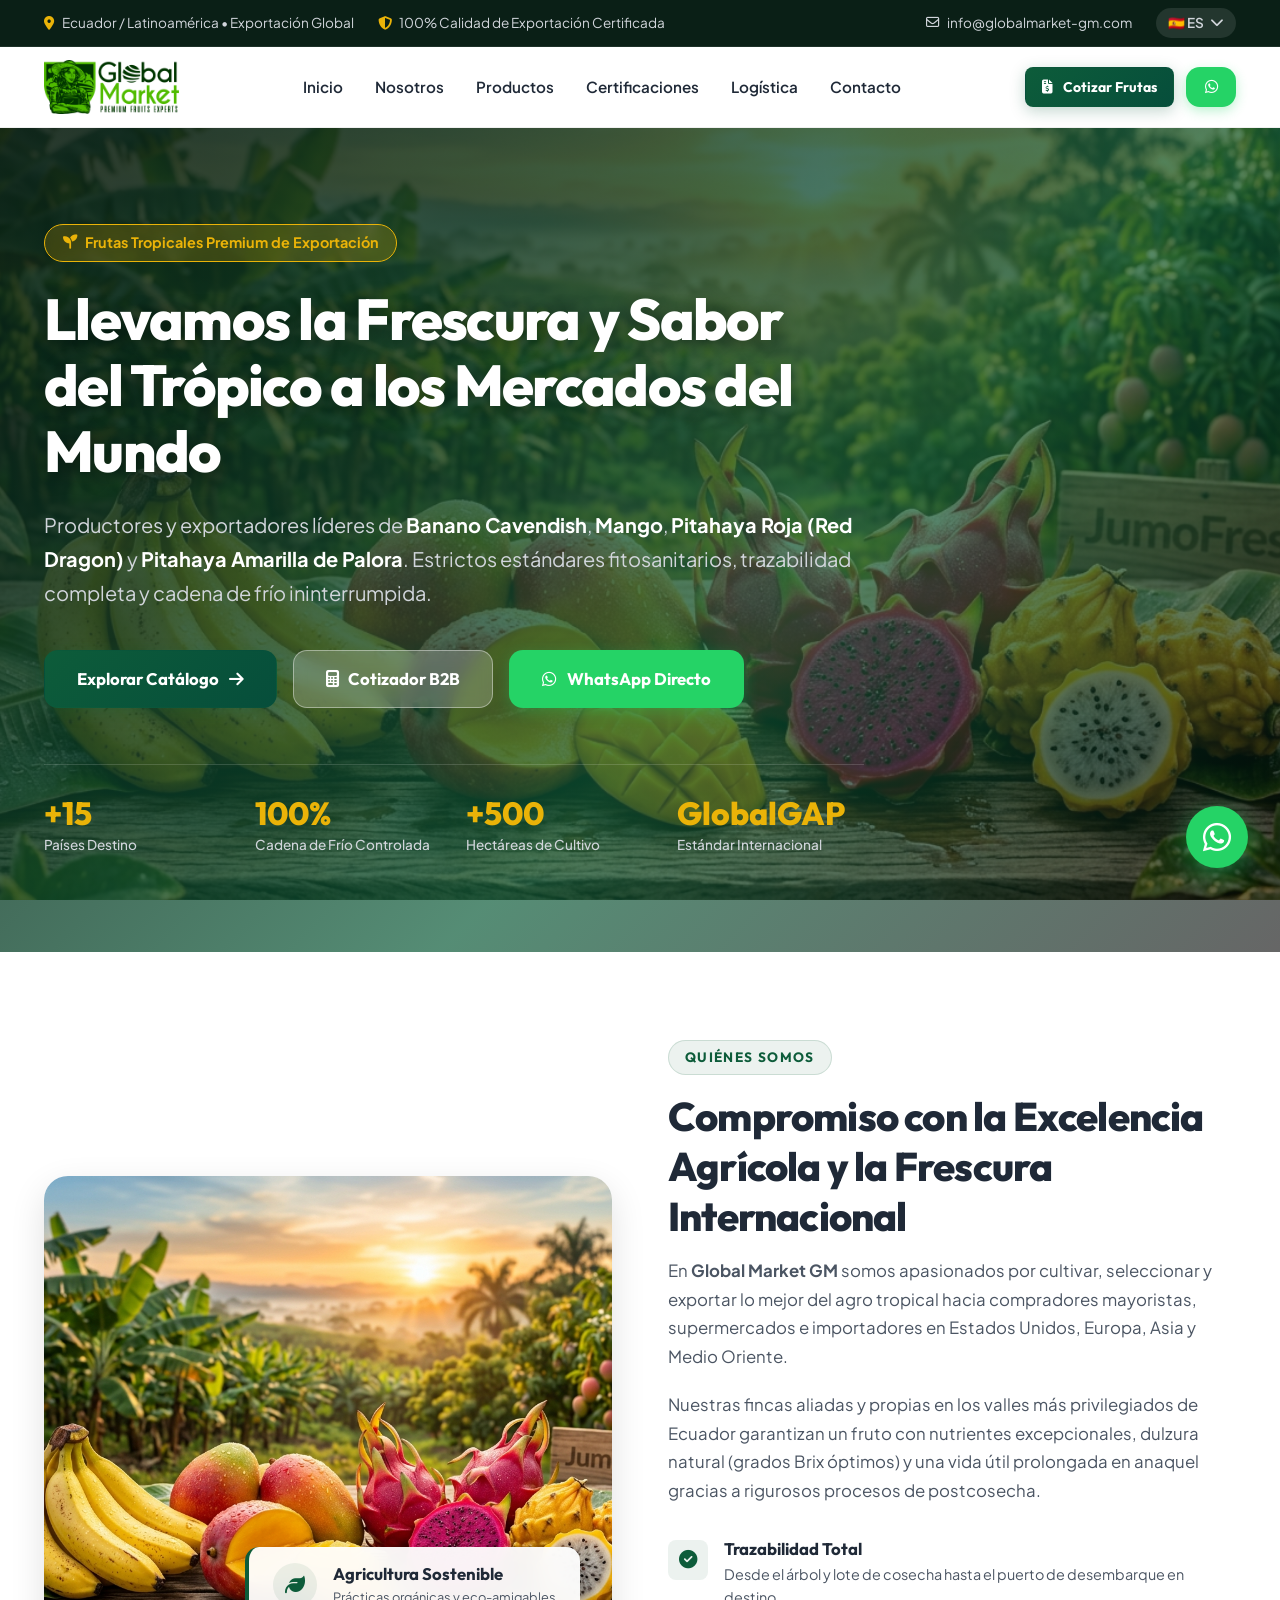
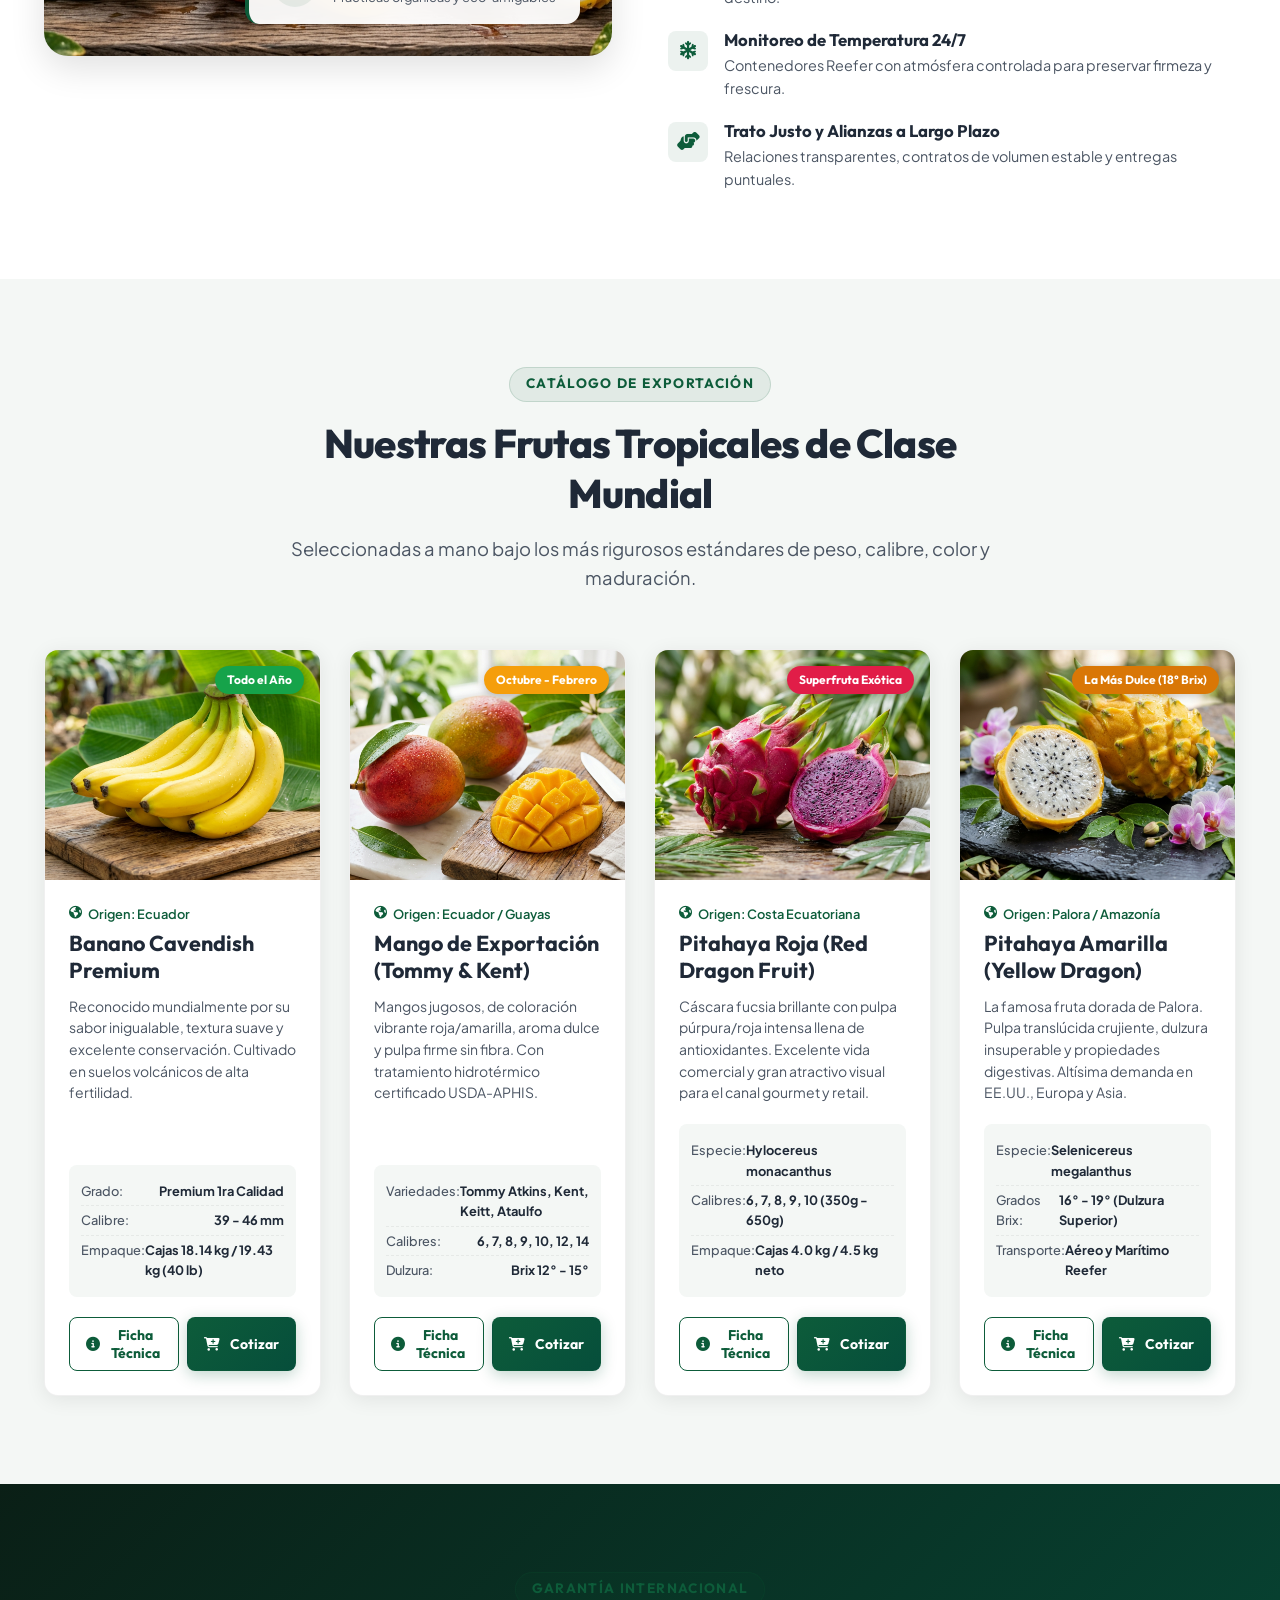
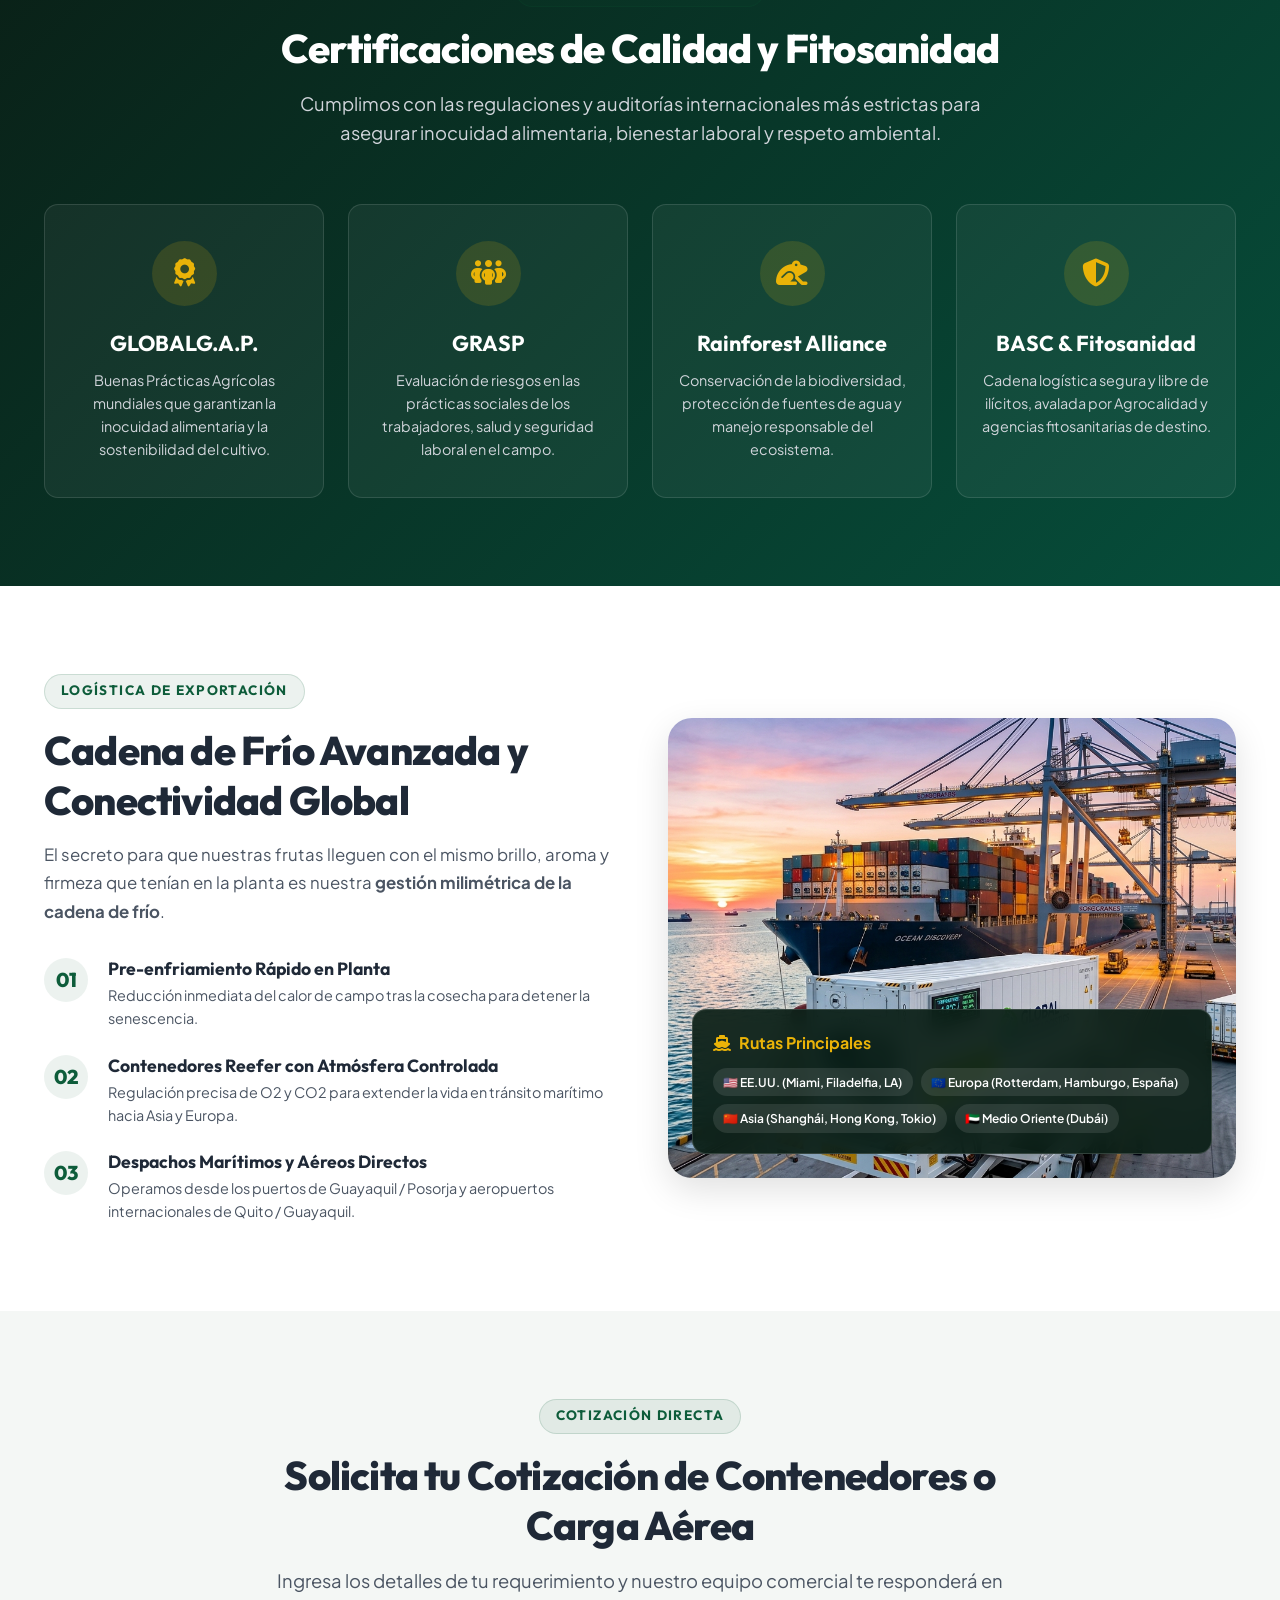
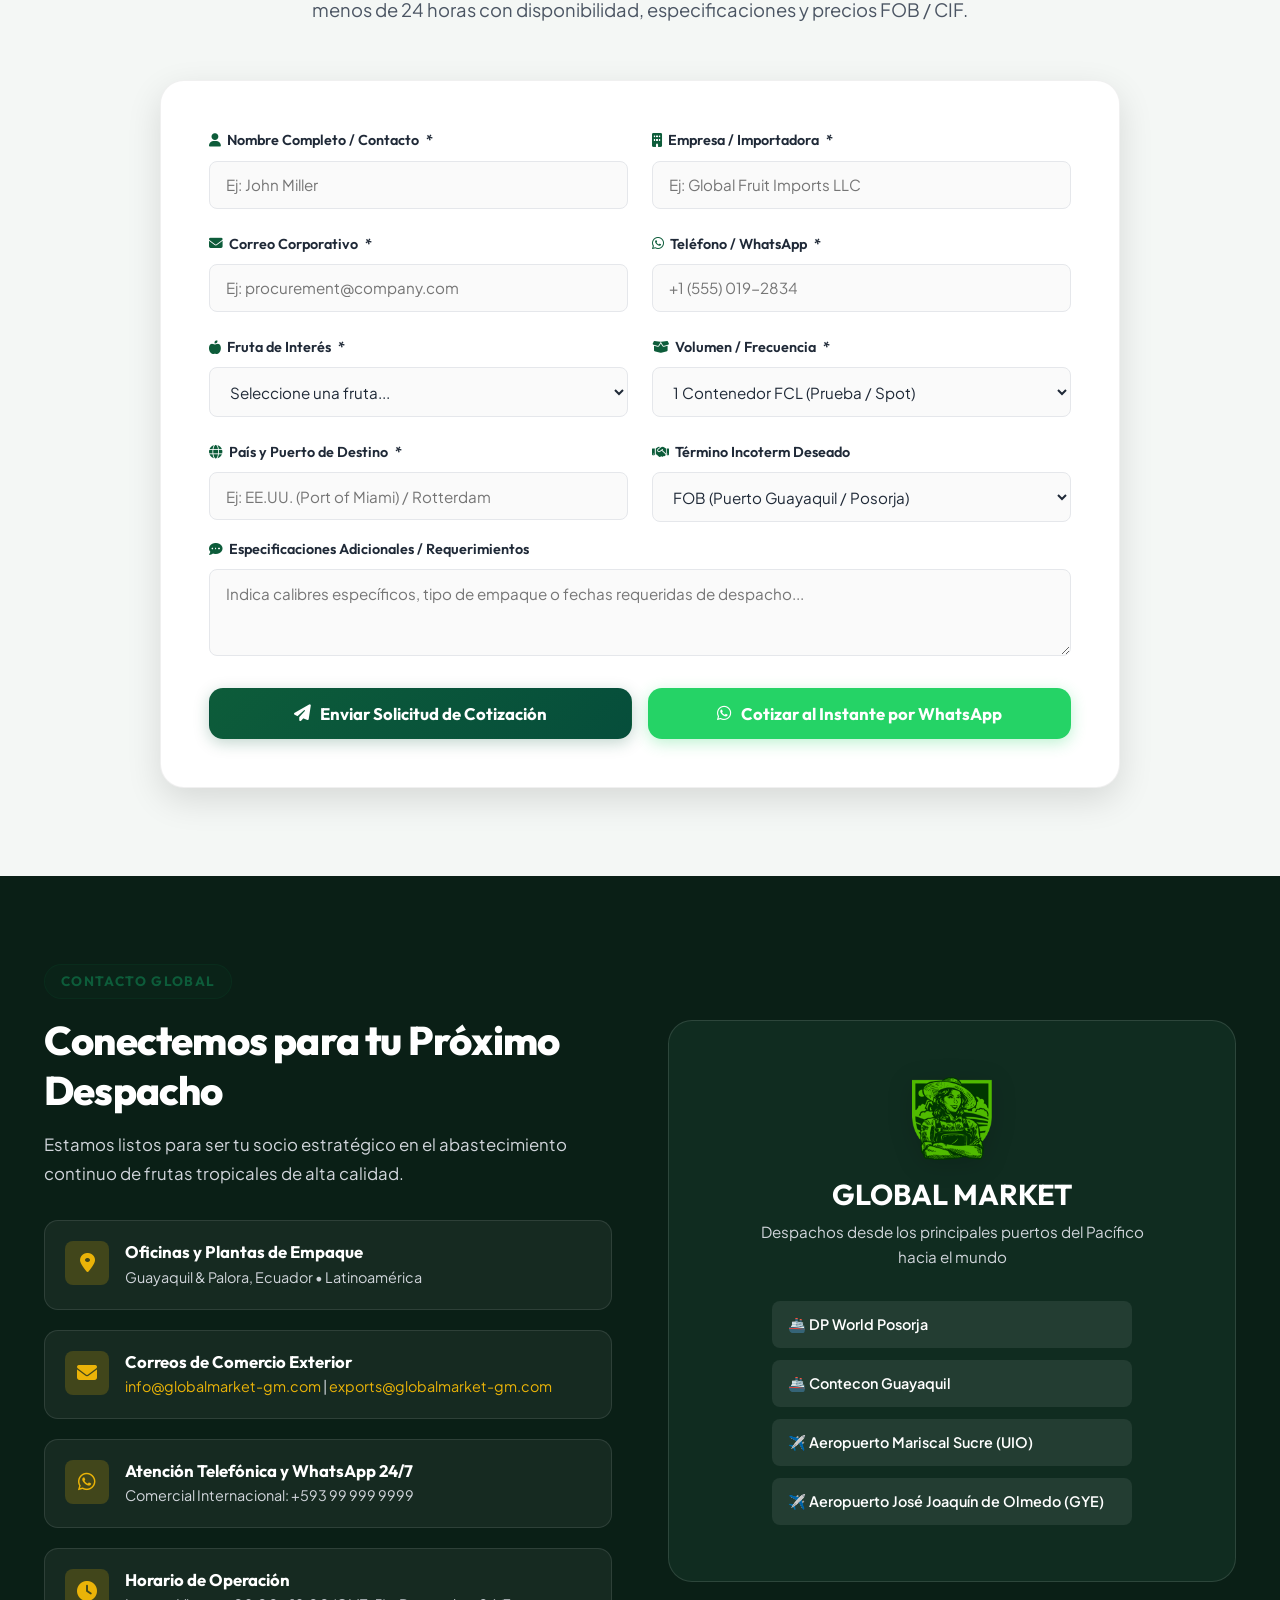
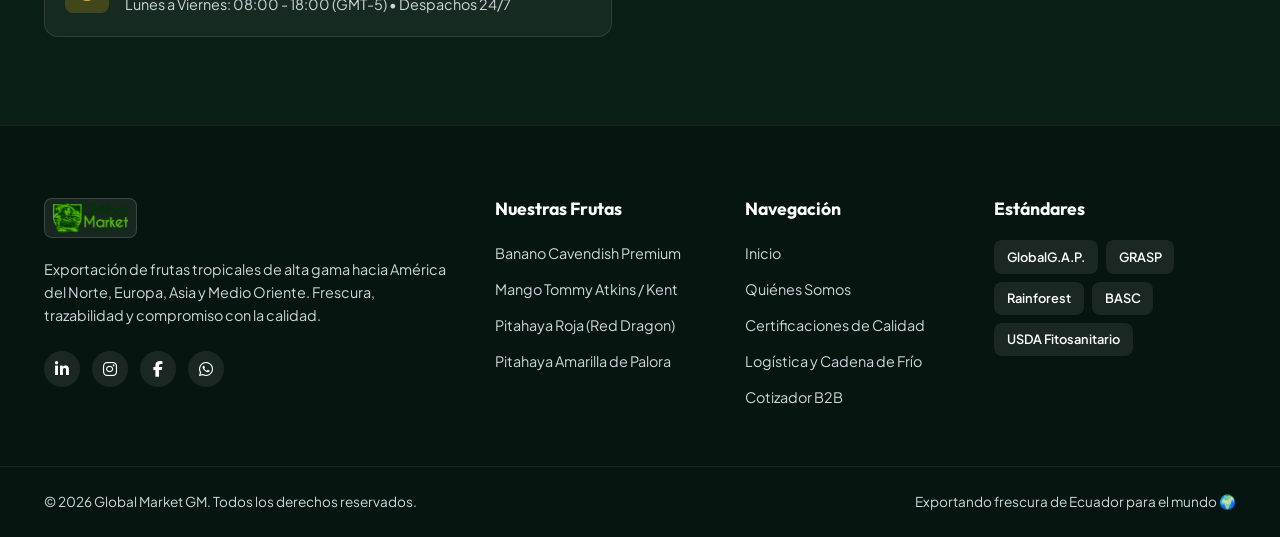
==== index.html @ 5fdd94f9 "feat: Integración fiel y exacta del Logotipo e Isotipo oficiales de Global Market" ====
<!DOCTYPE html>
<html lang="es" class="scroll-smooth">
<head>
  <meta charset="UTF-8">
  <meta name="viewport" content="width=device-width, initial-scale=1.0">
  <title>GLOBAL MARKET GM | Exportador Global de Frutas Tropicales Frescas</title>
  <meta name="description" content="Global Market GM es exportador líder de frutas tropicales de alta calidad: Banano Cavendish, Mango, Pitahaya Roja (Red Dragon) y Pitahaya Amarilla (Yellow Dragon) de Ecuador al mundo.">
  <meta name="keywords" content="Global Market GM, exportacion de frutas, banano ecuador, pitahaya amarilla palora, red dragon fruit, mango exportacion, fresh fruit exporter ecuador">
  <meta name="author" content="Global Market GM">
  <meta property="og:title" content="GLOBAL MARKET GM | Global Fresh Fruit Exporter">
  <meta property="og:description" content="Frutas tropicales premium de exportación: Banano, Mango, Pitahaya Roja y Pitahaya Amarilla con cadena de frío y certificaciones internacionales.">
  <meta property="og:image" content="assets/images/hero-banner.jpg">
  <meta property="og:type" content="website">

  <!-- Favicon -->
  <link rel="icon" type="image/png" href="assets/images/favicon.png">

  <!-- Google Fonts -->
  <link rel="preconnect" href="https://fonts.googleapis.com">
  <link rel="preconnect" href="https://fonts.gstatic.com" crossorigin>
  <link href="https://fonts.googleapis.com/css2?family=Outfit:wght@300;400;500;600;700;800&family=Plus+Jakarta+Sans:wght@400;500;600;700&display=swap" rel="stylesheet">

  <!-- FontAwesome Icons -->
  <link rel="stylesheet" href="https://cdnjs.cloudflare.com/ajax/libs/font-awesome/6.5.1/css/all.min.css">

  <!-- CSS Stylesheet -->
  <link rel="stylesheet" href="styles.css">
</head>
<body>

  <!-- Top Announcement Bar -->
  <aside class="top-bar" aria-label="Información de contacto rápido">
    <div class="container top-bar-inner">
      <div class="top-bar-left">
        <span><i class="fa-solid fa-location-dot"></i> <span data-i18n="topbar_location">Ecuador / Latinoamérica • Exportación Global</span></span>
        <span><i class="fa-solid fa-shield-halved"></i> <span data-i18n="topbar_quality">100% Calidad de Exportación Certificada</span></span>
      </div>
      <div class="top-bar-right">
        <a href="mailto:info@globalmarket-gm.com" class="top-link"><i class="fa-regular fa-envelope"></i> info@globalmarket-gm.com</a>
        <div class="lang-switch-btn" id="langSwitch" title="Cambiar idioma / Switch language">
          <span id="currentLangLabel">🇪🇸 ES</span> <i class="fa-solid fa-chevron-down"></i>
          <div class="lang-dropdown" id="langDropdown">
            <button type="button" class="lang-option active" data-lang="es">🇪🇸 Español</button>
            <button type="button" class="lang-option" data-lang="en">🇺🇸 English</button>
          </div>
        </div>
      </div>
    </div>
  </aside>

  <!-- Main Navigation Header -->
  <header class="main-header" id="mainHeader">
    <div class="container nav-container">
      <a href="#inicio" class="brand-logo" aria-label="Global Market Inicio">
        <img src="assets/images/logo.png" alt="Global Market - Premium Fruits Experts" class="brand-img">
      </a>

      <!-- Desktop Navigation -->
      <nav class="nav-menu" id="navMenu">
        <a href="#inicio" class="nav-link active" data-i18n="nav_home">Inicio</a>
        <a href="#nosotros" class="nav-link" data-i18n="nav_about">Nosotros</a>
        <a href="#productos" class="nav-link" data-i18n="nav_products">Productos</a>
        <a href="#certificaciones" class="nav-link" data-i18n="nav_cert">Certificaciones</a>
        <a href="#logistica" class="nav-link" data-i18n="nav_logistics">Logística</a>
        <a href="#contacto" class="nav-link" data-i18n="nav_contact">Contacto</a>
      </nav>

      <!-- Header CTAs -->
      <div class="header-actions">
        <a href="#cotizador" class="btn btn-primary btn-sm btn-quote">
          <i class="fa-solid fa-file-invoice-dollar"></i>
          <span data-i18n="btn_request_quote">Cotizar Frutas</span>
        </a>
        <a href="https://wa.me/593999999999?text=Hola%20Global%20Market,%20deseo%20solicitar%20información%20y%20cotización%20de%20frutas%20de%20exportación." target="_blank" rel="noopener noreferrer" class="btn btn-whatsapp-header" aria-label="WhatsApp">
          <i class="fa-brands fa-whatsapp"></i>
        </a>
        <button type="button" class="mobile-toggle" id="mobileToggle" aria-label="Abrir menú">
          <i class="fa-solid fa-bars"></i>
        </button>
      </div>
    </div>
  </header>

  <!-- Mobile Drawer Menu -->
  <div class="mobile-drawer" id="mobileDrawer">
    <div class="mobile-drawer-head">
      <img src="assets/images/logo.png" alt="Global Market Logo" style="height: 44px; width: auto; object-fit: contain;">
      <button type="button" class="mobile-close" id="mobileClose" aria-label="Cerrar menú">
        <i class="fa-solid fa-xmark"></i>
      </button>
    </div>
    <div class="mobile-drawer-links">
      <a href="#inicio" class="mobile-link" data-i18n="nav_home">Inicio</a>
      <a href="#nosotros" class="mobile-link" data-i18n="nav_about">Nosotros</a>
      <a href="#productos" class="mobile-link" data-i18n="nav_products">Productos</a>
      <a href="#certificaciones" class="mobile-link" data-i18n="nav_cert">Certificaciones</a>
      <a href="#logistica" class="mobile-link" data-i18n="nav_logistics">Logística</a>
      <a href="#contacto" class="mobile-link" data-i18n="nav_contact">Contacto</a>
      <a href="#cotizador" class="btn btn-primary" style="margin-top: 1.5rem; justify-content: center;" data-i18n="btn_request_quote">Cotizar Frutas</a>
    </div>
  </div>

  <main>
    <!-- HERO SECTION -->
    <section class="hero-section" id="inicio">
      <div class="hero-bg-overlay"></div>
      <div class="container hero-container">
        <div class="hero-content">
          <div class="hero-badge animate-fade-in">
            <i class="fa-solid fa-seedling"></i>
            <span data-i18n="hero_badge">Frutas Tropicales Premium de Exportación</span>
          </div>
          <h1 class="hero-title animate-fade-in" data-i18n="hero_title">
            Llevamos la Frescura y Sabor del Trópico a los Mercados del Mundo
          </h1>
          <p class="hero-subtitle animate-fade-in" data-i18n="hero_desc">
            Productores y exportadores líderes de <strong>Banano Cavendish</strong>, <strong>Mango</strong>, <strong>Pitahaya Roja (Red Dragon)</strong> y <strong>Pitahaya Amarilla de Palora</strong>. Estrictos estándares fitosanitarios, trazabilidad completa y cadena de frío ininterrumpida.
          </p>
          <div class="hero-buttons animate-fade-in">
            <a href="#productos" class="btn btn-primary btn-lg">
              <span data-i18n="hero_btn_explore">Explorar Catálogo</span>
              <i class="fa-solid fa-arrow-right"></i>
            </a>
            <a href="#cotizador" class="btn btn-glass btn-lg">
              <i class="fa-solid fa-calculator"></i>
              <span data-i18n="hero_btn_quote">Cotizador B2B</span>
            </a>
            <a href="https://wa.me/593999999999?text=Hola%20Global%20Market%20GM,%20deseo%20cotizar%20un%20contenedor%20de%20frutas." target="_blank" rel="noopener noreferrer" class="btn btn-whatsapp btn-lg">
              <i class="fa-brands fa-whatsapp"></i>
              <span data-i18n="hero_btn_whatsapp">WhatsApp Directo</span>
            </a>
          </div>

          <!-- Hero Metrics / Trust Counters -->
          <div class="hero-stats-grid animate-fade-in">
            <div class="stat-card">
              <span class="stat-num">+15</span>
              <span class="stat-lbl" data-i18n="stat_countries">Países Destino</span>
            </div>
            <div class="stat-card">
              <span class="stat-num">100%</span>
              <span class="stat-lbl" data-i18n="stat_coldchain">Cadena de Frío Controlada</span>
            </div>
            <div class="stat-card">
              <span class="stat-num">+500</span>
              <span class="stat-lbl" data-i18n="stat_hectares">Hectáreas de Cultivo</span>
            </div>
            <div class="stat-card">
              <span class="stat-num">GlobalGAP</span>
              <span class="stat-lbl" data-i18n="stat_cert">Estándar Internacional</span>
            </div>
          </div>
        </div>
      </div>
    </section>

    <!-- ABOUT SECTION -->
    <section class="section-padding about-section" id="nosotros">
      <div class="container">
        <div class="grid-2-cols align-center">
          <div class="about-visuals">
            <div class="image-wrapper-card">
              <img src="assets/images/hero-banner.jpg" alt="Plantación y Cosecha Global Market GM" class="about-img-main">
              <div class="about-floating-badge">
                <div class="badge-icon"><i class="fa-solid fa-leaf"></i></div>
                <div>
                  <h4 data-i18n="about_badge_title">Agricultura Sostenible</h4>
                  <p data-i18n="about_badge_sub">Prácticas orgánicas y eco-amigables</p>
                </div>
              </div>
            </div>
          </div>
          <div class="about-text-content">
            <div class="section-tag" data-i18n="about_tag">Quiénes Somos</div>
            <h2 class="section-title" data-i18n="about_title">Compromiso con la Excelencia Agrícola y la Frescura Internacional</h2>
            <p class="section-desc" data-i18n="about_p1">
              En <strong>Global Market GM</strong> somos apasionados por cultivar, seleccionar y exportar lo mejor del agro tropical hacia compradores mayoristas, supermercados e importadores en Estados Unidos, Europa, Asia y Medio Oriente.
            </p>
            <p class="section-desc" data-i18n="about_p2">
              Nuestras fincas aliadas y propias en los valles más privilegiados de Ecuador garantizan un fruto con nutrientes excepcionales, dulzura natural (grados Brix óptimos) y una vida útil prolongada en anaquel gracias a rigurosos procesos de postcosecha.
            </p>
            <div class="about-features-list">
              <div class="about-feature-item">
                <div class="feature-icon"><i class="fa-solid fa-circle-check"></i></div>
                <div>
                  <h4 data-i18n="about_feat1_title">Trazabilidad Total</h4>
                  <p data-i18n="about_feat1_desc">Desde el árbol y lote de cosecha hasta el puerto de desembarque en destino.</p>
                </div>
              </div>
              <div class="about-feature-item">
                <div class="feature-icon"><i class="fa-solid fa-snowflake"></i></div>
                <div>
                  <h4 data-i18n="about_feat2_title">Monitoreo de Temperatura 24/7</h4>
                  <p data-i18n="about_feat2_desc">Contenedores Reefer con atmósfera controlada para preservar firmeza y frescura.</p>
                </div>
              </div>
              <div class="about-feature-item">
                <div class="feature-icon"><i class="fa-solid fa-handshake-angle"></i></div>
                <div>
                  <h4 data-i18n="about_feat3_title">Trato Justo y Alianzas a Largo Plazo</h4>
                  <p data-i18n="about_feat3_desc">Relaciones transparentes, contratos de volumen estable y entregas puntuales.</p>
                </div>
              </div>
            </div>
          </div>
        </div>
      </div>
    </section>

    <!-- PRODUCTS CATALOG SECTION -->
    <section class="section-padding products-section bg-light" id="productos">
      <div class="container">
        <div class="section-header text-center">
          <div class="section-tag" data-i18n="prod_tag">Catálogo de Exportación</div>
          <h2 class="section-title" data-i18n="prod_title">Nuestras Frutas Tropicales de Clase Mundial</h2>
          <p class="section-subtitle" data-i18n="prod_subtitle">
            Seleccionadas a mano bajo los más rigurosos estándares de peso, calibre, color y maduración.
          </p>
        </div>

        <div class="products-grid">
          <!-- PRODUCT 1: BANANO -->
          <article class="product-card" id="card-banano">
            <div class="product-img-box">
              <img src="assets/images/banano.jpg" alt="Banano Cavendish de Exportación" class="product-img" loading="lazy">
              <span class="product-badge badge-green" data-i18n="badge_all_year">Todo el Año</span>
            </div>
            <div class="product-body">
              <div class="product-origin"><i class="fa-solid fa-earth-americas"></i> <span data-i18n="origin_ecuador">Origen: Ecuador</span></div>
              <h3 class="product-name" data-i18n="banano_name">Banano Cavendish Premium</h3>
              <p class="product-summary" data-i18n="banano_desc">
                Reconocido mundialmente por su sabor inigualable, textura suave y excelente conservación. Cultivado en suelos volcánicos de alta fertilidad.
              </p>
              <div class="product-specs-mini">
                <div class="spec-row">
                  <span class="spec-label" data-i18n="spec_grade">Grado:</span>
                  <span class="spec-val">Premium 1ra Calidad</span>
                </div>
                <div class="spec-row">
                  <span class="spec-label" data-i18n="spec_caliber">Calibre:</span>
                  <span class="spec-val">39 - 46 mm</span>
                </div>
                <div class="spec-row">
                  <span class="spec-label" data-i18n="spec_packaging">Empaque:</span>
                  <span class="spec-val">Cajas 18.14 kg / 19.43 kg (40 lb)</span>
                </div>
              </div>
              <div class="product-actions">
                <button type="button" class="btn btn-outline-primary btn-sm btn-open-modal" data-product="banano">
                  <i class="fa-solid fa-circle-info"></i> <span data-i18n="btn_specs">Ficha Técnica</span>
                </button>
                <a href="#cotizador" class="btn btn-primary btn-sm btn-select-product" data-fruit="Banano Cavendish">
                  <i class="fa-solid fa-cart-plus"></i> <span data-i18n="btn_quote_item">Cotizar</span>
                </a>
              </div>
            </div>
          </article>

          <!-- PRODUCT 2: MANGO -->
          <article class="product-card" id="card-mango">
            <div class="product-img-box">
              <img src="assets/images/mango.jpg" alt="Mango de Exportación Tommy Atkins y Kent" class="product-img" loading="lazy">
              <span class="product-badge badge-amber" data-i18n="badge_season_mango">Octubre - Febrero</span>
            </div>
            <div class="product-body">
              <div class="product-origin"><i class="fa-solid fa-earth-americas"></i> <span data-i18n="origin_ecuador">Origen: Ecuador / Guayas</span></div>
              <h3 class="product-name" data-i18n="mango_name">Mango de Exportación (Tommy & Kent)</h3>
              <p class="product-summary" data-i18n="mango_desc">
                Mangos jugosos, de coloración vibrante roja/amarilla, aroma dulce y pulpa firme sin fibra. Con tratamiento hidrotérmico certificado USDA-APHIS.
              </p>
              <div class="product-specs-mini">
                <div class="spec-row">
                  <span class="spec-label" data-i18n="spec_varieties">Variedades:</span>
                  <span class="spec-val">Tommy Atkins, Kent, Keitt, Ataulfo</span>
                </div>
                <div class="spec-row">
                  <span class="spec-label" data-i18n="spec_calibers">Calibres:</span>
                  <span class="spec-val">6, 7, 8, 9, 10, 12, 14</span>
                </div>
                <div class="spec-row">
                  <span class="spec-label" data-i18n="spec_brix">Dulzura:</span>
                  <span class="spec-val">Brix 12° - 15°</span>
                </div>
              </div>
              <div class="product-actions">
                <button type="button" class="btn btn-outline-primary btn-sm btn-open-modal" data-product="mango">
                  <i class="fa-solid fa-circle-info"></i> <span data-i18n="btn_specs">Ficha Técnica</span>
                </button>
                <a href="#cotizador" class="btn btn-primary btn-sm btn-select-product" data-fruit="Mango Tommy/Kent">
                  <i class="fa-solid fa-cart-plus"></i> <span data-i18n="btn_quote_item">Cotizar</span>
                </a>
              </div>
            </div>
          </article>

          <!-- PRODUCT 3: PITAHAYA RED DRAGON -->
          <article class="product-card" id="card-pitahaya-red">
            <div class="product-img-box">
              <img src="assets/images/pitahaya-roja.jpg" alt="Pitahaya Roja Red Dragon Fruit" class="product-img" loading="lazy">
              <span class="product-badge badge-rose" data-i18n="badge_high_demand">Superfruta Exótica</span>
            </div>
            <div class="product-body">
              <div class="product-origin"><i class="fa-solid fa-earth-americas"></i> <span data-i18n="origin_ecuador_costa">Origen: Costa Ecuatoriana</span></div>
              <h3 class="product-name" data-i18n="pitared_name">Pitahaya Roja (Red Dragon Fruit)</h3>
              <p class="product-summary" data-i18n="pitared_desc">
                Cáscara fucsia brillante con pulpa púrpura/roja intensa llena de antioxidantes. Excelente vida comercial y gran atractivo visual para el canal gourmet y retail.
              </p>
              <div class="product-specs-mini">
                <div class="spec-row">
                  <span class="spec-label" data-i18n="spec_variety">Especie:</span>
                  <span class="spec-val">Hylocereus monacanthus</span>
                </div>
                <div class="spec-row">
                  <span class="spec-label" data-i18n="spec_calibers">Calibres:</span>
                  <span class="spec-val">6, 7, 8, 9, 10 (350g - 650g)</span>
                </div>
                <div class="spec-row">
                  <span class="spec-label" data-i18n="spec_packaging">Empaque:</span>
                  <span class="spec-val">Cajas 4.0 kg / 4.5 kg neto</span>
                </div>
              </div>
              <div class="product-actions">
                <button type="button" class="btn btn-outline-primary btn-sm btn-open-modal" data-product="pitahaya_roja">
                  <i class="fa-solid fa-circle-info"></i> <span data-i18n="btn_specs">Ficha Técnica</span>
                </button>
                <a href="#cotizador" class="btn btn-primary btn-sm btn-select-product" data-fruit="Pitahaya Roja">
                  <i class="fa-solid fa-cart-plus"></i> <span data-i18n="btn_quote_item">Cotizar</span>
                </a>
              </div>
            </div>
          </article>

          <!-- PRODUCT 4: PITAHAYA YELLOW DRAGON -->
          <article class="product-card" id="card-pitahaya-yellow">
            <div class="product-img-box">
              <img src="assets/images/pitahaya-amarilla.jpg" alt="Pitahaya Amarilla Yellow Dragon de Palora" class="product-img" loading="lazy">
              <span class="product-badge badge-gold" data-i18n="badge_sweetest">La Más Dulce (18° Brix)</span>
            </div>
            <div class="product-body">
              <div class="product-origin"><i class="fa-solid fa-earth-americas"></i> <span data-i18n="origin_palora">Origen: Palora / Amazonía</span></div>
              <h3 class="product-name" data-i18n="pitayellow_name">Pitahaya Amarilla (Yellow Dragon)</h3>
              <p class="product-summary" data-i18n="pitayellow_desc">
                La famosa fruta dorada de Palora. Pulpa translúcida crujiente, dulzura insuperable y propiedades digestivas. Altísima demanda en EE.UU., Europa y Asia.
              </p>
              <div class="product-specs-mini">
                <div class="spec-row">
                  <span class="spec-label" data-i18n="spec_variety">Especie:</span>
                  <span class="spec-val">Selenicereus megalanthus</span>
                </div>
                <div class="spec-row">
                  <span class="spec-label" data-i18n="spec_brix">Grados Brix:</span>
                  <span class="spec-val">16° - 19° (Dulzura Superior)</span>
                </div>
                <div class="spec-row">
                  <span class="spec-label" data-i18n="spec_transport">Transporte:</span>
                  <span class="spec-val">Aéreo y Marítimo Reefer</span>
                </div>
              </div>
              <div class="product-actions">
                <button type="button" class="btn btn-outline-primary btn-sm btn-open-modal" data-product="pitahaya_amarilla">
                  <i class="fa-solid fa-circle-info"></i> <span data-i18n="btn_specs">Ficha Técnica</span>
                </button>
                <a href="#cotizador" class="btn btn-primary btn-sm btn-select-product" data-fruit="Pitahaya Amarilla">
                  <i class="fa-solid fa-cart-plus"></i> <span data-i18n="btn_quote_item">Cotizar</span>
                </a>
              </div>
            </div>
          </article>
        </div>
      </div>
    </section>

    <!-- QUALITY CERTIFICATIONS SECTION -->
    <section class="section-padding cert-section" id="certificaciones">
      <div class="container">
        <div class="section-header text-center">
          <div class="section-tag" data-i18n="cert_tag">Garantía Internacional</div>
          <h2 class="section-title text-white" data-i18n="cert_title">Certificaciones de Calidad y Fitosanidad</h2>
          <p class="section-subtitle text-white-muted" data-i18n="cert_subtitle">
            Cumplimos con las regulaciones y auditorías internacionales más estrictas para asegurar inocuidad alimentaria, bienestar laboral y respeto ambiental.
          </p>
        </div>

        <div class="cert-grid">
          <div class="cert-card">
            <div class="cert-icon"><i class="fa-solid fa-award"></i></div>
            <h3 class="cert-title">GLOBALG.A.P.</h3>
            <p class="cert-desc" data-i18n="cert_globalgap">Buenas Prácticas Agrícolas mundiales que garantizan la inocuidad alimentaria y la sostenibilidad del cultivo.</p>
          </div>

          <div class="cert-card">
            <div class="cert-icon"><i class="fa-solid fa-people-group"></i></div>
            <h3 class="cert-title">GRASP</h3>
            <p class="cert-desc" data-i18n="cert_grasp">Evaluación de riesgos en las prácticas sociales de los trabajadores, salud y seguridad laboral en el campo.</p>
          </div>

          <div class="cert-card">
            <div class="cert-icon"><i class="fa-solid fa-frog"></i></div>
            <h3 class="cert-title">Rainforest Alliance</h3>
            <p class="cert-desc" data-i18n="cert_rainforest">Conservación de la biodiversidad, protección de fuentes de agua y manejo responsable del ecosistema.</p>
          </div>

          <div class="cert-card">
            <div class="cert-icon"><i class="fa-solid fa-shield-halved"></i></div>
            <h3 class="cert-title">BASC & Fitosanidad</h3>
            <p class="cert-desc" data-i18n="cert_basc">Cadena logística segura y libre de ilícitos, avalada por Agrocalidad y agencias fitosanitarias de destino.</p>
          </div>
        </div>
      </div>
    </section>

    <!-- LOGISTICS & COLD CHAIN SECTION -->
    <section class="section-padding logistics-section" id="logistica">
      <div class="container">
        <div class="grid-2-cols align-center">
          <div class="logistics-text">
            <div class="section-tag" data-i18n="logistics_tag">Logística de Exportación</div>
            <h2 class="section-title" data-i18n="logistics_title">Cadena de Frío Avanzada y Conectividad Global</h2>
            <p class="section-desc" data-i18n="logistics_p1">
              El secreto para que nuestras frutas lleguen con el mismo brillo, aroma y firmeza que tenían en la planta es nuestra <strong>gestión milimétrica de la cadena de frío</strong>.
            </p>
            
            <div class="logistics-points">
              <div class="log-point">
                <div class="log-point-num">01</div>
                <div>
                  <h4 data-i18n="log_p1_title">Pre-enfriamiento Rápido en Planta</h4>
                  <p data-i18n="log_p1_desc">Reducción inmediata del calor de campo tras la cosecha para detener la senescencia.</p>
                </div>
              </div>
              <div class="log-point">
                <div class="log-point-num">02</div>
                <div>
                  <h4 data-i18n="log_p2_title">Contenedores Reefer con Atmósfera Controlada</h4>
                  <p data-i18n="log_p2_desc">Regulación precisa de O2 y CO2 para extender la vida en tránsito marítimo hacia Asia y Europa.</p>
                </div>
              </div>
              <div class="log-point">
                <div class="log-point-num">03</div>
                <div>
                  <h4 data-i18n="log_p3_title">Despachos Marítimos y Aéreos Directos</h4>
                  <p data-i18n="log_p3_desc">Operamos desde los puertos de Guayaquil / Posorja y aeropuertos internacionales de Quito / Guayaquil.</p>
                </div>
              </div>
            </div>
          </div>

          <div class="logistics-media">
            <div class="logistics-image-card">
              <img src="assets/images/logistica.jpg" alt="Contenedores Refrigerados y Barco Portacontenedores Global Market GM" class="logistics-img">
              <div class="logistics-overlay-box">
                <div class="logistics-overlay-title"><i class="fa-solid fa-ship"></i> <span data-i18n="log_shipping_routes">Rutas Principales</span></div>
                <div class="routes-tags">
                  <span class="route-tag">🇺🇸 EE.UU. (Miami, Filadelfia, LA)</span>
                  <span class="route-tag">🇪🇺 Europa (Rotterdam, Hamburgo, España)</span>
                  <span class="route-tag">🇨🇳 Asia (Shanghái, Hong Kong, Tokio)</span>
                  <span class="route-tag">🇦🇪 Medio Oriente (Dubái)</span>
                </div>
              </div>
            </div>
          </div>
        </div>
      </div>
    </section>

    <!-- B2B QUOTATION / RFQ CALCULATOR SECTION -->
    <section class="section-padding quote-section bg-light" id="cotizador">
      <div class="container">
        <div class="section-header text-center">
          <div class="section-tag" data-i18n="quote_tag">Cotización Directa</div>
          <h2 class="section-title" data-i18n="quote_title">Solicita tu Cotización de Contenedores o Carga Aérea</h2>
          <p class="section-subtitle" data-i18n="quote_subtitle">
            Ingresa los detalles de tu requerimiento y nuestro equipo comercial te responderá en menos de 24 horas con disponibilidad, especificaciones y precios FOB / CIF.
          </p>
        </div>

        <div class="quote-card-container">
          <form class="quote-form" id="quoteForm">
            <div class="form-grid">
              <div class="form-group">
                <label for="clientName" class="form-label"><i class="fa-solid fa-user"></i> <span data-i18n="form_name">Nombre Completo / Contacto</span> *</label>
                <input type="text" id="clientName" class="form-input" placeholder="Ej: John Miller" required>
              </div>

              <div class="form-group">
                <label for="companyName" class="form-label"><i class="fa-solid fa-building"></i> <span data-i18n="form_company">Empresa / Importadora</span> *</label>
                <input type="text" id="companyName" class="form-input" placeholder="Ej: Global Fruit Imports LLC" required>
              </div>

              <div class="form-group">
                <label for="clientEmail" class="form-label"><i class="fa-solid fa-envelope"></i> <span data-i18n="form_email">Correo Corporativo</span> *</label>
                <input type="email" id="clientEmail" class="form-input" placeholder="Ej: procurement@company.com" required>
              </div>

              <div class="form-group">
                <label for="clientPhone" class="form-label"><i class="fa-brands fa-whatsapp"></i> <span data-i18n="form_phone">Teléfono / WhatsApp</span> *</label>
                <input type="tel" id="clientPhone" class="form-input" placeholder="+1 (555) 019-2834" required>
              </div>

              <div class="form-group">
                <label for="fruitSelect" class="form-label"><i class="fa-solid fa-apple-whole"></i> <span data-i18n="form_fruit">Fruta de Interés</span> *</label>
                <select id="fruitSelect" class="form-select" required>
                  <option value="" disabled selected data-i18n="form_fruit_placeholder">Seleccione una fruta...</option>
                  <option value="Banano Cavendish">🍌 Banano Cavendish (Cajas 40 lb / 18.14 kg)</option>
                  <option value="Mango Tommy/Kent">🥭 Mango Tommy Atkins / Kent</option>
                  <option value="Pitahaya Roja">🌺 Pitahaya Roja (Red Dragon Fruit)</option>
                  <option value="Pitahaya Amarilla">🟡 Pitahaya Amarilla (Yellow Dragon Palora)</option>
                  <option value="Mixto / Varios">📦 Carga Mixta / Varios Productos</option>
                </select>
              </div>

              <div class="form-group">
                <label for="volumeSelect" class="form-label"><i class="fa-solid fa-box-open"></i> <span data-i18n="form_volume">Volumen / Frecuencia</span> *</label>
                <select id="volumeSelect" class="form-select" required>
                  <option value="1 Contenedor FCL (Prueba / Spot)">1 Contenedor FCL (Prueba / Spot)</option>
                  <option value="2 a 4 Contenedores / Mes">2 a 4 Contenedores / Mes</option>
                  <option value="+5 Contenedores / Mes (Programa Anual)">+5 Contenedores / Mes (Programa Anual)</option>
                  <option value="Carga Aérea (Pallets)">Carga Aérea (Pallets / Semanal)</option>
                </select>
              </div>

              <div class="form-group">
                <label for="destCountry" class="form-label"><i class="fa-solid fa-globe"></i> <span data-i18n="form_dest_country">País y Puerto de Destino</span> *</label>
                <input type="text" id="destCountry" class="form-input" placeholder="Ej: EE.UU. (Port of Miami) / Rotterdam" required>
              </div>

              <div class="form-group">
                <label for="incotermSelect" class="form-label"><i class="fa-solid fa-handshake"></i> <span data-i18n="form_incoterm">Término Incoterm Deseado</span></label>
                <select id="incotermSelect" class="form-select">
                  <option value="FOB (Puerto Guayaquil)">FOB (Puerto Guayaquil / Posorja)</option>
                  <option value="CIF (Costo, Seguro y Flete a Destino)">CIF (Costo, Seguro y Flete a Destino)</option>
                  <option value="CFR (Costo y Flete)">CFR (Costo y Flete)</option>
                </select>
              </div>
            </div>

            <div class="form-group" style="margin-top: 1rem;">
              <label for="comments" class="form-label"><i class="fa-solid fa-comment-dots"></i> <span data-i18n="form_notes">Especificaciones Adicionales / Requerimientos</span></label>
              <textarea id="comments" rows="3" class="form-textarea" placeholder="Indica calibres específicos, tipo de empaque o fechas requeridas de despacho..."></textarea>
            </div>

            <div class="form-submit-row">
              <button type="submit" class="btn btn-primary btn-lg" id="btnSubmitForm">
                <i class="fa-solid fa-paper-plane"></i>
                <span data-i18n="form_btn_send">Enviar Solicitud de Cotización</span>
              </button>
              <button type="button" class="btn btn-whatsapp btn-lg" id="btnSendWhatsapp">
                <i class="fa-brands fa-whatsapp"></i>
                <span data-i18n="form_btn_wa">Cotizar al Instante por WhatsApp</span>
              </button>
            </div>

            <div class="form-success-alert" id="formSuccessAlert" style="display: none;">
              <i class="fa-solid fa-circle-check"></i>
              <div>
                <strong data-i18n="alert_success_title">¡Solicitud recibida con éxito!</strong>
                <p data-i18n="alert_success_desc">Nuestro equipo de comercio exterior se pondrá en contacto contigo de inmediato.</p>
              </div>
            </div>
          </form>
        </div>
      </div>
    </section>

    <!-- CONTACT & LOCATIONS SECTION -->
    <section class="section-padding contact-section" id="contacto">
      <div class="container">
        <div class="grid-2-cols align-center">
          <div class="contact-info-panel">
            <div class="section-tag" data-i18n="contact_tag">Contacto Global</div>
            <h2 class="section-title text-white" data-i18n="contact_title">Conectemos para tu Próximo Despacho</h2>
            <p class="section-desc text-white-muted" data-i18n="contact_desc">
              Estamos listos para ser tu socio estratégico en el abastecimiento continuo de frutas tropicales de alta calidad.
            </p>

            <div class="contact-cards-list">
              <div class="contact-item-card">
                <div class="contact-item-icon"><i class="fa-solid fa-location-dot"></i></div>
                <div>
                  <h4 data-i18n="contact_loc_title">Oficinas y Plantas de Empaque</h4>
                  <p>Guayaquil & Palora, Ecuador • Latinoamérica</p>
                </div>
              </div>

              <div class="contact-item-card">
                <div class="contact-item-icon"><i class="fa-solid fa-envelope"></i></div>
                <div>
                  <h4 data-i18n="contact_email_title">Correos de Comercio Exterior</h4>
                  <p><a href="mailto:info@globalmarket-gm.com" class="text-link">info@globalmarket-gm.com</a> | <a href="mailto:exports@globalmarket-gm.com" class="text-link">exports@globalmarket-gm.com</a></p>
                </div>
              </div>

              <div class="contact-item-card">
                <div class="contact-item-icon"><i class="fa-brands fa-whatsapp"></i></div>
                <div>
                  <h4 data-i18n="contact_phone_title">Atención Telefónica y WhatsApp 24/7</h4>
                  <p>Comercial Internacional: +593 99 999 9999</p>
                </div>
              </div>

              <div class="contact-item-card">
                <div class="contact-item-icon"><i class="fa-solid fa-clock"></i></div>
                <div>
                  <h4 data-i18n="contact_hours_title">Horario de Operación</h4>
                  <p>Lunes a Viernes: 08:00 - 18:00 (GMT-5) • Despachos 24/7</p>
                </div>
              </div>
            </div>
          </div>

          <div class="contact-map-card">
            <div class="map-placeholder-box">
              <img src="assets/images/isotipo.png" alt="Global Market Isotipo" style="width: 80px; height: auto; margin-bottom: 1rem; filter: drop-shadow(0 4px 12px rgba(0,0,0,0.15));">
              <h3>GLOBAL MARKET</h3>
              <p data-i18n="map_text">Despachos desde los principales puertos del Pacífico hacia el mundo</p>
              <div class="ports-list">
                <span>🚢 DP World Posorja</span>
                <span>🚢 Contecon Guayaquil</span>
                <span>✈️ Aeropuerto Mariscal Sucre (UIO)</span>
                <span>✈️ Aeropuerto José Joaquín de Olmedo (GYE)</span>
              </div>
            </div>
          </div>
        </div>
      </div>
    </section>
  </main>

  <!-- PRODUCT TECHNICAL SPECS MODAL -->
  <div class="modal-backdrop" id="specsModal">
    <div class="modal-card">
      <button type="button" class="modal-close" id="modalClose" aria-label="Cerrar modal"><i class="fa-solid fa-xmark"></i></button>
      <div class="modal-header">
        <h3 id="modalProductTitle">Ficha Técnica de Exportación</h3>
        <span class="badge-pill" id="modalProductBadge">Calidad Grado A</span>
      </div>
      <div class="modal-body" id="modalProductContent">
        <!-- Dynamic Content injected via JS -->
      </div>
      <div class="modal-footer">
        <button type="button" class="btn btn-outline-secondary" id="modalBtnClose" data-i18n="modal_close">Cerrar</button>
        <a href="#cotizador" class="btn btn-primary" id="modalBtnQuote">
          <i class="fa-solid fa-calculator"></i> <span data-i18n="btn_quote_this">Cotizar este Producto</span>
        </a>
      </div>
    </div>
  </div>

  <!-- FLOATING WHATSAPP BUTTON -->
  <a href="https://wa.me/593999999999?text=Hola%20Global%20Market,%20deseo%20solicitar%20información%20y%20cotización%20de%20frutas%20para%20exportación." target="_blank" rel="noopener noreferrer" class="floating-wa" aria-label="Contactar por WhatsApp">
    <i class="fa-brands fa-whatsapp"></i>
    <span class="wa-tooltip" data-i18n="wa_tooltip">¡Chatea con un asesor de exportación!</span>
  </a>

  <!-- FOOTER -->
  <footer class="main-footer">
    <div class="container footer-container">
      <div class="footer-col brand-col">
        <div class="footer-logo">
          <img src="assets/images/logo.png" alt="Global Market Logo" class="footer-logo-img">
        </div>
        <p class="footer-desc" data-i18n="footer_desc">
          Exportación de frutas tropicales de alta gama hacia América del Norte, Europa, Asia y Medio Oriente. Frescura, trazabilidad y compromiso con la calidad.
        </p>
        <div class="footer-socials">
          <a href="#" aria-label="LinkedIn"><i class="fa-brands fa-linkedin-in"></i></a>
          <a href="#" aria-label="Instagram"><i class="fa-brands fa-instagram"></i></a>
          <a href="#" aria-label="Facebook"><i class="fa-brands fa-facebook-f"></i></a>
          <a href="https://wa.me/593999999999" aria-label="WhatsApp"><i class="fa-brands fa-whatsapp"></i></a>
        </div>
      </div>

      <div class="footer-col">
        <h4 class="footer-heading" data-i18n="footer_fruits">Nuestras Frutas</h4>
        <ul class="footer-links">
          <li><a href="#card-banano" data-i18n="banano_name">Banano Cavendish Premium</a></li>
          <li><a href="#card-mango" data-i18n="mango_name">Mango Tommy Atkins / Kent</a></li>
          <li><a href="#card-pitahaya-red" data-i18n="pitared_name">Pitahaya Roja (Red Dragon)</a></li>
          <li><a href="#card-pitahaya-yellow" data-i18n="pitayellow_name">Pitahaya Amarilla de Palora</a></li>
        </ul>
      </div>

      <div class="footer-col">
        <h4 class="footer-heading" data-i18n="footer_nav">Navegación</h4>
        <ul class="footer-links">
          <li><a href="#inicio" data-i18n="nav_home">Inicio</a></li>
          <li><a href="#nosotros" data-i18n="nav_about">Quiénes Somos</a></li>
          <li><a href="#certificaciones" data-i18n="nav_cert">Certificaciones de Calidad</a></li>
          <li><a href="#logistica" data-i18n="nav_logistics">Logística y Cadena de Frío</a></li>
          <li><a href="#cotizador" data-i18n="nav_quote">Cotizador B2B</a></li>
        </ul>
      </div>

      <div class="footer-col">
        <h4 class="footer-heading" data-i18n="footer_certs">Estándares</h4>
        <div class="footer-badges-list">
          <span class="f-badge">GlobalG.A.P.</span>
          <span class="f-badge">GRASP</span>
          <span class="f-badge">Rainforest</span>
          <span class="f-badge">BASC</span>
          <span class="f-badge">USDA Fitosanitario</span>
        </div>
      </div>
    </div>

    <div class="footer-bottom">
      <div class="container footer-bottom-inner">
        <p>&copy; <span id="year">2026</span> Global Market GM. <span data-i18n="footer_rights">Todos los derechos reservados.</span></p>
        <p class="footer-made-with" data-i18n="footer_global">Exportando frescura de Ecuador para el mundo 🌍</p>
      </div>
    </div>
  </footer>

  <!-- JavaScript Script -->
  <script src="app.js"></script>
</body>
</html>
---- styles.css ----
/* ==========================================================================
   JUMOFRESH - MODERN TROPICAL FRUIT EXPORTER DESIGN SYSTEM
   ========================================================================== */

:root {
  --primary: #0D5C3A;
  --primary-light: #16A34A;
  --primary-dark: #064E3B;
  --primary-soft: rgba(13, 92, 58, 0.08);
  
  --accent-gold: #EAB308;
  --accent-amber: #F59E0B;
  --accent-rose: #E11D48;
  --accent-lime: #84CC16;
  
  --bg-dark: #0A1F16;
  --bg-dark-card: #102C20;
  --bg-light: #F4F7F5;
  --bg-white: #FFFFFF;
  
  --text-main: #1F2937;
  --text-muted: #4B5563;
  --text-light: #9CA3AF;
  --text-white: #FFFFFF;
  --text-white-muted: #D1D5DB;

  --border-light: #E5E7EB;
  --border-glass: rgba(255, 255, 255, 0.2);
  
  --shadow-sm: 0 2px 4px rgba(0,0,0,0.04);
  --shadow-md: 0 4px 20px rgba(0,0,0,0.08);
  --shadow-lg: 0 12px 35px rgba(0,0,0,0.12);
  --shadow-glow: 0 0 25px rgba(22, 163, 74, 0.35);

  --radius-sm: 8px;
  --radius-md: 14px;
  --radius-lg: 24px;
  --radius-full: 9999px;

  --transition: all 0.3s cubic-bezier(0.4, 0, 0.2, 1);
  --container-max: 1240px;
}

/* Reset & Global */
*, *::before, *::after {
  box-sizing: border-box;
  margin: 0;
  padding: 0;
}

html {
  scroll-behavior: smooth;
  font-size: 16px;
}

body {
  font-family: 'Plus Jakarta Sans', -apple-system, BlinkMacSystemFont, sans-serif;
  color: var(--text-main);
  background-color: var(--bg-white);
  line-height: 1.6;
  overflow-x: hidden;
}

h1, h2, h3, h4, h5, h6 {
  font-family: 'Outfit', sans-serif;
  font-weight: 700;
  line-height: 1.25;
  color: var(--text-main);
}

a {
  text-decoration: none;
  color: inherit;
  transition: var(--transition);
}

img {
  max-width: 100%;
  height: auto;
  display: block;
}

.container {
  width: 100%;
  max-width: var(--container-max);
  margin-left: auto;
  margin-right: auto;
  padding-left: 1.5rem;
  padding-right: 1.5rem;
}

.section-padding {
  padding-top: 5.5rem;
  padding-bottom: 5.5rem;
}

.bg-light {
  background-color: var(--bg-light);
}

.text-center {
  text-align: center;
}

.text-white {
  color: var(--text-white) !important;
}

.text-white-muted {
  color: var(--text-white-muted) !important;
}

.text-accent {
  color: var(--accent-gold);
}

/* Grids & Layouts */
.grid-2-cols {
  display: grid;
  grid-template-columns: 1fr 1fr;
  gap: 3.5rem;
}

.align-center {
  align-items: center;
}

/* Section Headers */
.section-header {
  max-width: 760px;
  margin: 0 auto 3.5rem auto;
}

.section-tag {
  display: inline-block;
  font-family: 'Outfit', sans-serif;
  font-weight: 700;
  font-size: 0.85rem;
  text-transform: uppercase;
  letter-spacing: 0.1em;
  color: var(--primary);
  background-color: var(--primary-soft);
  padding: 0.35rem 1rem;
  border-radius: var(--radius-full);
  margin-bottom: 1rem;
  border: 1px solid rgba(13, 92, 58, 0.15);
}

.section-title {
  font-size: 2.5rem;
  font-weight: 800;
  letter-spacing: -0.02em;
  margin-bottom: 1rem;
}

.section-subtitle {
  font-size: 1.15rem;
  color: var(--text-muted);
  font-weight: 400;
}

.section-desc {
  font-size: 1.05rem;
  color: var(--text-muted);
  margin-bottom: 1.25rem;
  line-height: 1.7;
}

/* ==========================================================================
   TOP ANNOUNCEMENT BAR
   ========================================================================== */
.top-bar {
  background-color: var(--bg-dark);
  color: var(--text-white-muted);
  font-size: 0.85rem;
  padding: 0.5rem 0;
  border-bottom: 1px solid rgba(255,255,255,0.08);
}

.top-bar-inner {
  display: flex;
  justify-content: space-between;
  align-items: center;
  flex-wrap: wrap;
  gap: 1rem;
}

.top-bar-left {
  display: flex;
  gap: 1.5rem;
  align-items: center;
}

.top-bar-left i {
  color: var(--accent-gold);
  margin-right: 0.35rem;
}

.top-bar-right {
  display: flex;
  align-items: center;
  gap: 1.5rem;
}

.top-link {
  color: var(--text-white-muted);
  display: flex;
  align-items: center;
  gap: 0.4rem;
}

.top-link:hover {
  color: var(--accent-gold);
}

/* Language Switcher */
.lang-switch-btn {
  position: relative;
  cursor: pointer;
  background: rgba(255,255,255,0.1);
  padding: 0.25rem 0.75rem;
  border-radius: var(--radius-full);
  font-weight: 600;
  display: flex;
  align-items: center;
  gap: 0.4rem;
  user-select: none;
}

.lang-switch-btn:hover {
  background: rgba(255,255,255,0.2);
}

.lang-dropdown {
  position: absolute;
  top: calc(100% + 5px);
  right: 0;
  background: #FFFFFF;
  color: var(--text-main);
  border-radius: var(--radius-sm);
  box-shadow: var(--shadow-lg);
  padding: 0.4rem;
  display: none;
  flex-direction: column;
  min-width: 120px;
  z-index: 100;
  border: 1px solid var(--border-light);
}

.lang-dropdown.show {
  display: flex;
}

.lang-option {
  background: none;
  border: none;
  text-align: left;
  padding: 0.5rem 0.75rem;
  font-size: 0.85rem;
  font-weight: 600;
  cursor: pointer;
  border-radius: 4px;
  transition: var(--transition);
}

.lang-option:hover, .lang-option.active {
  background-color: var(--primary-soft);
  color: var(--primary);
}

/* ==========================================================================
   MAIN NAVIGATION HEADER
   ========================================================================== */
.main-header {
  position: sticky;
  top: 0;
  z-index: 999;
  background: rgba(255, 255, 255, 0.95);
  backdrop-filter: blur(12px);
  -webkit-backdrop-filter: blur(12px);
  border-bottom: 1px solid rgba(0,0,0,0.06);
  transition: var(--transition);
}

.nav-container {
  display: flex;
  align-items: center;
  justify-content: space-between;
  height: 80px;
}

.brand-logo {
  display: flex;
  align-items: center;
  transition: var(--transition);
}

.brand-logo:hover {
  transform: scale(1.02);
}

.brand-img {
  height: 54px;
  width: auto;
  max-width: 220px;
  object-fit: contain;
  display: block;
}

.footer-logo-img {
  height: 52px;
  width: auto;
  max-width: 210px;
  object-fit: contain;
  display: block;
  background: rgba(255, 255, 255, 0.08);
  padding: 4px 8px;
  border-radius: var(--radius-sm);
  border: 1px solid rgba(255, 255, 255, 0.15);
}

.nav-menu {
  display: flex;
  align-items: center;
  gap: 2rem;
}

.nav-link {
  font-weight: 600;
  font-size: 0.95rem;
  color: var(--text-main);
  position: relative;
  padding: 0.35rem 0;
}

.nav-link::after {
  content: '';
  position: absolute;
  bottom: 0;
  left: 0;
  width: 0%;
  height: 2px;
  background: var(--primary);
  transition: var(--transition);
  border-radius: 2px;
}

.nav-link:hover, .nav-link.active {
  color: var(--primary);
}

.nav-link:hover::after, .nav-link.active::after {
  width: 100%;
}

.header-actions {
  display: flex;
  align-items: center;
  gap: 0.75rem;
}

.btn-whatsapp-header {
  background-color: #25D366;
  color: white;
  width: 40px;
  height: 40px;
  border-radius: var(--radius-full);
  display: flex;
  align-items: center;
  justify-content: center;
  font-size: 1.25rem;
  box-shadow: 0 4px 12px rgba(37, 211, 102, 0.3);
}

.btn-whatsapp-header:hover {
  transform: scale(1.08);
  color: white;
}

.mobile-toggle {
  display: none;
  background: none;
  border: none;
  font-size: 1.5rem;
  color: var(--text-main);
  cursor: pointer;
  padding: 0.5rem;
}

/* Mobile Drawer */
.mobile-drawer {
  position: fixed;
  top: 0;
  right: -100%;
  width: 300px;
  height: 100vh;
  background: #FFFFFF;
  z-index: 1000;
  box-shadow: var(--shadow-lg);
  padding: 2rem 1.5rem;
  transition: var(--transition);
  display: flex;
  flex-direction: column;
}

.mobile-drawer.open {
  right: 0;
}

.mobile-drawer-head {
  display: flex;
  justify-content: space-between;
  align-items: center;
  margin-bottom: 2rem;
  border-bottom: 1px solid var(--border-light);
  padding-bottom: 1rem;
}

.mobile-close {
  background: none;
  border: none;
  font-size: 1.5rem;
  cursor: pointer;
  color: var(--text-main);
}

.mobile-drawer-links {
  display: flex;
  flex-direction: column;
  gap: 1.25rem;
}

.mobile-link {
  font-size: 1.1rem;
  font-weight: 600;
  color: var(--text-main);
}

.mobile-link:hover {
  color: var(--primary);
}

/* ==========================================================================
   BUTTONS
   ========================================================================== */
.btn {
  display: inline-flex;
  align-items: center;
  gap: 0.6rem;
  font-family: 'Outfit', sans-serif;
  font-weight: 700;
  font-size: 0.95rem;
  padding: 0.75rem 1.5rem;
  border-radius: var(--radius-md);
  cursor: pointer;
  border: 1px solid transparent;
  transition: var(--transition);
  text-align: center;
}

.btn-sm {
  padding: 0.5rem 1rem;
  font-size: 0.875rem;
  border-radius: var(--radius-sm);
}

.btn-lg {
  padding: 0.9rem 2rem;
  font-size: 1.05rem;
  border-radius: var(--radius-md);
}

.btn-primary {
  background: linear-gradient(135deg, var(--primary) 0%, var(--primary-dark) 100%);
  color: #FFFFFF;
  box-shadow: 0 4px 15px rgba(13, 92, 58, 0.25);
}

.btn-primary:hover {
  background: linear-gradient(135deg, var(--primary-light) 0%, var(--primary) 100%);
  transform: translateY(-2px);
  box-shadow: 0 6px 20px rgba(13, 92, 58, 0.35);
  color: #FFFFFF;
}

.btn-glass {
  background: rgba(255, 255, 255, 0.2);
  color: #FFFFFF;
  border: 1px solid rgba(255, 255, 255, 0.4);
  backdrop-filter: blur(8px);
}

.btn-glass:hover {
  background: rgba(255, 255, 255, 0.35);
  color: #FFFFFF;
  transform: translateY(-2px);
}

.btn-outline-primary {
  background: transparent;
  color: var(--primary);
  border: 1.5px solid var(--primary);
}

.btn-outline-primary:hover {
  background: var(--primary);
  color: #FFFFFF;
}

.btn-outline-secondary {
  background: transparent;
  color: var(--text-muted);
  border: 1.5px solid var(--border-light);
}

.btn-outline-secondary:hover {
  background: var(--bg-light);
  color: var(--text-main);
}

.btn-whatsapp {
  background: #25D366;
  color: #FFFFFF;
  box-shadow: 0 4px 15px rgba(37, 211, 102, 0.3);
}

.btn-whatsapp:hover {
  background: #20BA5A;
  color: #FFFFFF;
  transform: translateY(-2px);
  box-shadow: 0 6px 22px rgba(37, 211, 102, 0.45);
}

/* ==========================================================================
   HERO SECTION
   ========================================================================== */
.hero-section {
  position: relative;
  min-height: 90vh;
  display: flex;
  align-items: center;
  background-image: url('assets/images/hero-banner.jpg');
  background-size: cover;
  background-position: center center;
  background-attachment: fixed;
  color: var(--text-white);
  padding: 6rem 0;
}

.hero-bg-overlay {
  position: absolute;
  inset: 0;
  background: linear-gradient(135deg, rgba(10, 31, 22, 0.88) 0%, rgba(13, 92, 58, 0.7) 60%, rgba(0, 0, 0, 0.6) 100%);
  z-index: 1;
}

.hero-container {
  position: relative;
  z-index: 2;
}

.hero-content {
  max-width: 820px;
}

.hero-badge {
  display: inline-flex;
  align-items: center;
  gap: 0.5rem;
  background: rgba(234, 179, 8, 0.2);
  border: 1px solid var(--accent-gold);
  color: var(--accent-gold);
  padding: 0.4rem 1.1rem;
  border-radius: var(--radius-full);
  font-size: 0.9rem;
  font-weight: 700;
  margin-bottom: 1.5rem;
  backdrop-filter: blur(8px);
}

.hero-title {
  font-size: 3.6rem;
  font-weight: 800;
  color: #FFFFFF;
  line-height: 1.15;
  margin-bottom: 1.5rem;
  letter-spacing: -0.03em;
  text-shadow: 0 4px 20px rgba(0,0,0,0.4);
}

.hero-subtitle {
  font-size: 1.25rem;
  color: var(--text-white-muted);
  line-height: 1.7;
  margin-bottom: 2.5rem;
}

.hero-subtitle strong {
  color: #FFFFFF;
}

.hero-buttons {
  display: flex;
  flex-wrap: wrap;
  gap: 1rem;
  margin-bottom: 3.5rem;
}

.hero-stats-grid {
  display: grid;
  grid-template-columns: repeat(4, 1fr);
  gap: 1.5rem;
  border-top: 1px solid rgba(255,255,255,0.15);
  padding-top: 2rem;
}

.stat-card {
  display: flex;
  flex-direction: column;
}

.stat-num {
  font-family: 'Outfit', sans-serif;
  font-size: 2rem;
  font-weight: 800;
  color: var(--accent-gold);
  line-height: 1;
  margin-bottom: 0.35rem;
}

.stat-lbl {
  font-size: 0.85rem;
  color: var(--text-white-muted);
  font-weight: 500;
}

/* ==========================================================================
   ABOUT SECTION
   ========================================================================== */
.about-visuals {
  position: relative;
}

.image-wrapper-card {
  position: relative;
  border-radius: var(--radius-lg);
  overflow: hidden;
  box-shadow: var(--shadow-lg);
}

.about-img-main {
  width: 100%;
  height: 480px;
  object-fit: cover;
  transition: transform 0.5s ease;
}

.image-wrapper-card:hover .about-img-main {
  transform: scale(1.03);
}

.about-floating-badge {
  position: absolute;
  bottom: 2rem;
  right: 2rem;
  background: rgba(255, 255, 255, 0.95);
  backdrop-filter: blur(12px);
  padding: 1rem 1.5rem;
  border-radius: var(--radius-md);
  box-shadow: var(--shadow-lg);
  display: flex;
  align-items: center;
  gap: 1rem;
  border-left: 4px solid var(--primary);
}

.about-floating-badge .badge-icon {
  width: 44px;
  height: 44px;
  background: var(--primary-soft);
  color: var(--primary);
  border-radius: var(--radius-full);
  display: flex;
  align-items: center;
  justify-content: center;
  font-size: 1.25rem;
}

.about-floating-badge h4 {
  font-size: 1.05rem;
  margin-bottom: 0.2rem;
}

.about-floating-badge p {
  font-size: 0.8rem;
  color: var(--text-muted);
}

.about-features-list {
  display: flex;
  flex-direction: column;
  gap: 1.25rem;
  margin-top: 2rem;
}

.about-feature-item {
  display: flex;
  align-items: flex-start;
  gap: 1rem;
}

.feature-icon {
  width: 40px;
  height: 40px;
  background: var(--primary-soft);
  color: var(--primary);
  border-radius: var(--radius-sm);
  display: flex;
  align-items: center;
  justify-content: center;
  font-size: 1.15rem;
  flex-shrink: 0;
  margin-top: 0.15rem;
}

.about-feature-item h4 {
  font-size: 1.05rem;
  margin-bottom: 0.25rem;
}

.about-feature-item p {
  font-size: 0.9rem;
  color: var(--text-muted);
}

/* ==========================================================================
   PRODUCTS CATALOG
   ========================================================================== */
.products-grid {
  display: grid;
  grid-template-columns: repeat(4, 1fr);
  gap: 1.75rem;
}

.product-card {
  background: var(--bg-white);
  border-radius: var(--radius-md);
  overflow: hidden;
  box-shadow: var(--shadow-md);
  border: 1px solid rgba(0,0,0,0.06);
  display: flex;
  flex-direction: column;
  transition: var(--transition);
}

.product-card:hover {
  transform: translateY(-8px);
  box-shadow: var(--shadow-lg);
  border-color: rgba(13, 92, 58, 0.2);
}

.product-img-box {
  position: relative;
  height: 230px;
  overflow: hidden;
  background: #E5E7EB;
}

.product-img {
  width: 100%;
  height: 100%;
  object-fit: cover;
  transition: transform 0.6s cubic-bezier(0.4, 0, 0.2, 1);
}

.product-card:hover .product-img {
  transform: scale(1.08);
}

.product-badge {
  position: absolute;
  top: 1rem;
  right: 1rem;
  font-family: 'Outfit', sans-serif;
  font-weight: 700;
  font-size: 0.75rem;
  padding: 0.3rem 0.75rem;
  border-radius: var(--radius-full);
  color: #FFFFFF;
  box-shadow: 0 2px 8px rgba(0,0,0,0.2);
}

.badge-green { background-color: var(--primary-light); }
.badge-amber { background-color: var(--accent-amber); }
.badge-rose { background-color: var(--accent-rose); }
.badge-gold { background-color: #D97706; }

.product-body {
  padding: 1.5rem;
  display: flex;
  flex-direction: column;
  flex-grow: 1;
}

.product-origin {
  font-size: 0.8rem;
  font-weight: 600;
  color: var(--primary);
  margin-bottom: 0.35rem;
  display: flex;
  align-items: center;
  gap: 0.35rem;
}

.product-name {
  font-size: 1.35rem;
  margin-bottom: 0.75rem;
  color: var(--text-main);
}

.product-summary {
  font-size: 0.875rem;
  color: var(--text-muted);
  line-height: 1.55;
  margin-bottom: 1.25rem;
  flex-grow: 1;
}

.product-specs-mini {
  background: var(--bg-light);
  border-radius: var(--radius-sm);
  padding: 0.75rem;
  margin-bottom: 1.25rem;
  font-size: 0.8rem;
}

.spec-row {
  display: flex;
  justify-content: space-between;
  padding: 0.25rem 0;
  border-bottom: 1px dashed rgba(0,0,0,0.06);
}

.spec-row:last-child {
  border-bottom: none;
}

.spec-label {
  color: var(--text-muted);
  font-weight: 500;
}

.spec-val {
  font-weight: 700;
  color: var(--text-main);
}

.product-actions {
  display: flex;
  gap: 0.5rem;
}

.product-actions .btn {
  flex: 1;
  justify-content: center;
}

/* ==========================================================================
   QUALITY CERTIFICATIONS
   ========================================================================== */
.cert-section {
  background: linear-gradient(135deg, var(--bg-dark) 0%, var(--primary-dark) 100%);
  color: #FFFFFF;
}

.cert-grid {
  display: grid;
  grid-template-columns: repeat(4, 1fr);
  gap: 1.5rem;
}

.cert-card {
  background: rgba(255, 255, 255, 0.05);
  border: 1px solid rgba(255, 255, 255, 0.12);
  border-radius: var(--radius-md);
  padding: 2.25rem 1.5rem;
  text-align: center;
  transition: var(--transition);
}

.cert-card:hover {
  background: rgba(255, 255, 255, 0.1);
  transform: translateY(-6px);
  border-color: var(--accent-gold);
}

.cert-icon {
  width: 65px;
  height: 65px;
  background: rgba(234, 179, 8, 0.15);
  color: var(--accent-gold);
  border-radius: var(--radius-full);
  display: flex;
  align-items: center;
  justify-content: center;
  font-size: 1.75rem;
  margin: 0 auto 1.5rem auto;
}

.cert-title {
  font-size: 1.35rem;
  color: #FFFFFF;
  margin-bottom: 0.75rem;
}

.cert-desc {
  font-size: 0.9rem;
  color: var(--text-white-muted);
  line-height: 1.6;
}

/* ==========================================================================
   LOGISTICS & COLD CHAIN
   ========================================================================== */
.logistics-points {
  display: flex;
  flex-direction: column;
  gap: 1.5rem;
  margin-top: 2rem;
}

.log-point {
  display: flex;
  align-items: flex-start;
  gap: 1.25rem;
}

.log-point-num {
  font-family: 'Outfit', sans-serif;
  font-size: 1.25rem;
  font-weight: 800;
  color: var(--primary);
  background: var(--primary-soft);
  width: 44px;
  height: 44px;
  border-radius: var(--radius-full);
  display: flex;
  align-items: center;
  justify-content: center;
  flex-shrink: 0;
}

.log-point h4 {
  font-size: 1.1rem;
  margin-bottom: 0.25rem;
}

.log-point p {
  font-size: 0.9rem;
  color: var(--text-muted);
}

.logistics-image-card {
  position: relative;
  border-radius: var(--radius-lg);
  overflow: hidden;
  box-shadow: var(--shadow-lg);
}

.logistics-img {
  width: 100%;
  height: 460px;
  object-fit: cover;
}

.logistics-overlay-box {
  position: absolute;
  bottom: 1.5rem;
  left: 1.5rem;
  right: 1.5rem;
  background: rgba(10, 31, 22, 0.92);
  backdrop-filter: blur(10px);
  padding: 1.25rem;
  border-radius: var(--radius-md);
  border: 1px solid rgba(255,255,255,0.15);
  color: #FFFFFF;
}

.logistics-overlay-title {
  font-weight: 700;
  font-size: 1rem;
  margin-bottom: 0.75rem;
  color: var(--accent-gold);
  display: flex;
  align-items: center;
  gap: 0.5rem;
}

.routes-tags {
  display: flex;
  flex-wrap: wrap;
  gap: 0.5rem;
}

.route-tag {
  background: rgba(255,255,255,0.1);
  padding: 0.3rem 0.65rem;
  border-radius: var(--radius-full);
  font-size: 0.75rem;
  font-weight: 600;
}

/* ==========================================================================
   B2B QUOTATION FORM
   ========================================================================== */
.quote-card-container {
  max-width: 960px;
  margin: 0 auto;
  background: var(--bg-white);
  border-radius: var(--radius-lg);
  padding: 3rem;
  box-shadow: var(--shadow-lg);
  border: 1px solid rgba(0,0,0,0.06);
}

.form-grid {
  display: grid;
  grid-template-columns: 1fr 1fr;
  gap: 1.5rem;
}

.form-group {
  display: flex;
  flex-direction: column;
}

.form-label {
  font-family: 'Outfit', sans-serif;
  font-weight: 600;
  font-size: 0.9rem;
  color: var(--text-main);
  margin-bottom: 0.5rem;
  display: flex;
  align-items: center;
  gap: 0.4rem;
}

.form-label i {
  color: var(--primary);
  font-size: 0.85rem;
}

.form-input, .form-select, .form-textarea {
  width: 100%;
  padding: 0.85rem 1rem;
  border-radius: var(--radius-sm);
  border: 1.5px solid var(--border-light);
  font-family: inherit;
  font-size: 0.95rem;
  color: var(--text-main);
  background-color: #FAFAFA;
  transition: var(--transition);
}

.form-input:focus, .form-select:focus, .form-textarea:focus {
  outline: none;
  border-color: var(--primary);
  background-color: #FFFFFF;
  box-shadow: 0 0 0 3px rgba(13, 92, 58, 0.12);
}

.form-submit-row {
  display: flex;
  flex-wrap: wrap;
  gap: 1rem;
  margin-top: 2rem;
}

.form-submit-row .btn {
  flex: 1;
  justify-content: center;
}

.form-success-alert {
  margin-top: 1.5rem;
  background: #ECFDF5;
  border: 1px solid #A7F3D0;
  color: #065F46;
  padding: 1.25rem;
  border-radius: var(--radius-md);
  display: flex;
  align-items: center;
  gap: 1rem;
}

.form-success-alert i {
  font-size: 1.75rem;
  color: #10B981;
}

/* ==========================================================================
   CONTACT SECTION
   ========================================================================== */
.contact-section {
  background: var(--bg-dark);
  color: #FFFFFF;
}

.contact-cards-list {
  display: flex;
  flex-direction: column;
  gap: 1.25rem;
  margin-top: 2rem;
}

.contact-item-card {
  display: flex;
  align-items: flex-start;
  gap: 1rem;
  background: rgba(255,255,255,0.05);
  border: 1px solid rgba(255,255,255,0.1);
  padding: 1.25rem;
  border-radius: var(--radius-md);
}

.contact-item-icon {
  width: 44px;
  height: 44px;
  background: rgba(234, 179, 8, 0.2);
  color: var(--accent-gold);
  border-radius: var(--radius-sm);
  display: flex;
  align-items: center;
  justify-content: center;
  font-size: 1.25rem;
  flex-shrink: 0;
}

.contact-item-card h4 {
  font-size: 1.05rem;
  color: #FFFFFF;
  margin-bottom: 0.2rem;
}

.contact-item-card p {
  font-size: 0.9rem;
  color: var(--text-white-muted);
}

.text-link {
  color: var(--accent-gold);
}

.text-link:hover {
  text-decoration: underline;
}

.map-placeholder-box {
  background: var(--bg-dark-card);
  border: 1px solid rgba(255,255,255,0.12);
  border-radius: var(--radius-lg);
  padding: 3.5rem 2rem;
  text-align: center;
  color: #FFFFFF;
  display: flex;
  flex-direction: column;
  align-items: center;
  justify-content: center;
}

.map-placeholder-box h3 {
  font-size: 1.8rem;
  color: #FFFFFF;
  margin-bottom: 0.5rem;
}

.map-placeholder-box p {
  font-size: 0.95rem;
  color: var(--text-white-muted);
  max-width: 400px;
  margin-bottom: 2rem;
}

.ports-list {
  display: flex;
  flex-direction: column;
  gap: 0.75rem;
  width: 100%;
  max-width: 360px;
}

.ports-list span {
  background: rgba(255,255,255,0.08);
  padding: 0.75rem 1rem;
  border-radius: var(--radius-sm);
  font-size: 0.9rem;
  font-weight: 600;
  text-align: left;
}

/* ==========================================================================
   TECHNICAL SPECS MODAL
   ========================================================================== */
.modal-backdrop {
  position: fixed;
  inset: 0;
  background: rgba(0, 0, 0, 0.75);
  backdrop-filter: blur(6px);
  z-index: 2000;
  display: none;
  align-items: center;
  justify-content: center;
  padding: 1.5rem;
}

.modal-backdrop.open {
  display: flex;
}

.modal-card {
  background: #FFFFFF;
  width: 100%;
  max-width: 700px;
  border-radius: var(--radius-lg);
  box-shadow: var(--shadow-lg);
  overflow: hidden;
  position: relative;
  animation: modalFadeIn 0.3s ease;
  max-height: 90vh;
  display: flex;
  flex-direction: column;
}

@keyframes modalFadeIn {
  from { opacity: 0; transform: scale(0.95) translateY(10px); }
  to { opacity: 1; transform: scale(1) translateY(0); }
}

.modal-close {
  position: absolute;
  top: 1.25rem;
  right: 1.25rem;
  background: #F3F4F6;
  border: none;
  width: 36px;
  height: 36px;
  border-radius: var(--radius-full);
  cursor: pointer;
  display: flex;
  align-items: center;
  justify-content: center;
  font-size: 1.1rem;
  color: var(--text-muted);
}

.modal-close:hover {
  background: #E5E7EB;
  color: var(--text-main);
}

.modal-header {
  padding: 1.75rem 2rem;
  border-bottom: 1px solid var(--border-light);
  display: flex;
  align-items: center;
  gap: 1rem;
}

.modal-header h3 {
  font-size: 1.4rem;
}

.badge-pill {
  background: var(--primary-soft);
  color: var(--primary);
  font-size: 0.75rem;
  font-weight: 700;
  padding: 0.25rem 0.75rem;
  border-radius: var(--radius-full);
}

.modal-body {
  padding: 2rem;
  overflow-y: auto;
  font-size: 0.95rem;
}

.modal-specs-table {
  width: 100%;
  border-collapse: collapse;
  margin-top: 1rem;
}

.modal-specs-table th, .modal-specs-table td {
  padding: 0.75rem 1rem;
  border-bottom: 1px solid var(--border-light);
  text-align: left;
}

.modal-specs-table th {
  background: var(--bg-light);
  font-weight: 700;
  color: var(--text-main);
  width: 40%;
}

.modal-footer {
  padding: 1.25rem 2rem;
  border-top: 1px solid var(--border-light);
  background: var(--bg-light);
  display: flex;
  justify-content: flex-end;
  gap: 1rem;
}

/* ==========================================================================
   FLOATING WHATSAPP BUTTON
   ========================================================================== */
.floating-wa {
  position: fixed;
  bottom: 2rem;
  right: 2rem;
  width: 62px;
  height: 62px;
  background: #25D366;
  color: #FFFFFF;
  border-radius: var(--radius-full);
  display: flex;
  align-items: center;
  justify-content: center;
  font-size: 2rem;
  box-shadow: 0 6px 25px rgba(37, 211, 102, 0.45);
  z-index: 990;
  transition: var(--transition);
}

.floating-wa:hover {
  transform: scale(1.1) rotate(5deg);
  color: #FFFFFF;
}

.wa-tooltip {
  position: absolute;
  right: calc(100% + 12px);
  background: rgba(10, 31, 22, 0.95);
  color: #FFFFFF;
  padding: 0.5rem 1rem;
  border-radius: var(--radius-sm);
  font-size: 0.8rem;
  font-weight: 600;
  white-space: nowrap;
  pointer-events: none;
  opacity: 0;
  transform: translateX(10px);
  transition: var(--transition);
}

.floating-wa:hover .wa-tooltip {
  opacity: 1;
  transform: translateX(0);
}

/* ==========================================================================
   FOOTER
   ========================================================================== */
.main-footer {
  background: #06150F;
  color: var(--text-white-muted);
  padding-top: 4.5rem;
  border-top: 1px solid rgba(255,255,255,0.06);
}

.footer-container {
  display: grid;
  grid-template-columns: 2fr 1fr 1fr 1.2fr;
  gap: 3rem;
  padding-bottom: 3.5rem;
}

.footer-logo {
  display: flex;
  align-items: center;
  gap: 0.75rem;
  margin-bottom: 1.25rem;
}

.footer-logo-img {
  height: 40px;
  width: auto;
  border-radius: var(--radius-sm);
}

.footer-brand-title {
  font-family: 'Outfit', sans-serif;
  font-size: 1.4rem;
  font-weight: 800;
  color: #FFFFFF;
}

.footer-desc {
  font-size: 0.9rem;
  line-height: 1.6;
  margin-bottom: 1.5rem;
}

.footer-socials {
  display: flex;
  gap: 0.75rem;
}

.footer-socials a {
  width: 36px;
  height: 36px;
  background: rgba(255,255,255,0.08);
  border-radius: var(--radius-full);
  display: flex;
  align-items: center;
  justify-content: center;
  color: #FFFFFF;
}

.footer-socials a:hover {
  background: var(--primary);
  color: #FFFFFF;
  transform: translateY(-3px);
}

.footer-heading {
  font-size: 1.1rem;
  color: #FFFFFF;
  margin-bottom: 1.25rem;
}

.footer-links {
  list-style: none;
  display: flex;
  flex-direction: column;
  gap: 0.65rem;
}

.footer-links a {
  font-size: 0.9rem;
  color: var(--text-white-muted);
}

.footer-links a:hover {
  color: var(--accent-gold);
  padding-left: 4px;
}

.footer-badges-list {
  display: flex;
  flex-wrap: wrap;
  gap: 0.5rem;
}

.f-badge {
  background: rgba(255,255,255,0.08);
  padding: 0.4rem 0.8rem;
  border-radius: var(--radius-sm);
  font-size: 0.8rem;
  font-weight: 600;
  color: #FFFFFF;
}

.footer-bottom {
  border-top: 1px solid rgba(255,255,255,0.08);
  padding: 1.5rem 0;
  font-size: 0.85rem;
}

.footer-bottom-inner {
  display: flex;
  justify-content: space-between;
  align-items: center;
  flex-wrap: wrap;
  gap: 1rem;
}

/* ==========================================================================
   RESPONSIVE DESIGN (MEDIA QUERIES)
   ========================================================================== */
@media (max-width: 1024px) {
  .products-grid {
    grid-template-columns: repeat(2, 1fr);
  }
  .cert-grid {
    grid-template-columns: repeat(2, 1fr);
  }
  .footer-container {
    grid-template-columns: 1fr 1fr;
  }
}

@media (max-width: 768px) {
  .grid-2-cols {
    grid-template-columns: 1fr;
    gap: 2.5rem;
  }
  .hero-title {
    font-size: 2.4rem;
  }
  .hero-stats-grid {
    grid-template-columns: repeat(2, 1fr);
  }
  .products-grid {
    grid-template-columns: 1fr;
  }
  .cert-grid {
    grid-template-columns: 1fr;
  }
  .form-grid {
    grid-template-columns: 1fr;
  }
  .quote-card-container {
    padding: 1.75rem;
  }
  .nav-menu, .btn-quote {
    display: none;
  }
  .mobile-toggle {
    display: block;
  }
  .footer-container {
    grid-template-columns: 1fr;
  }
}
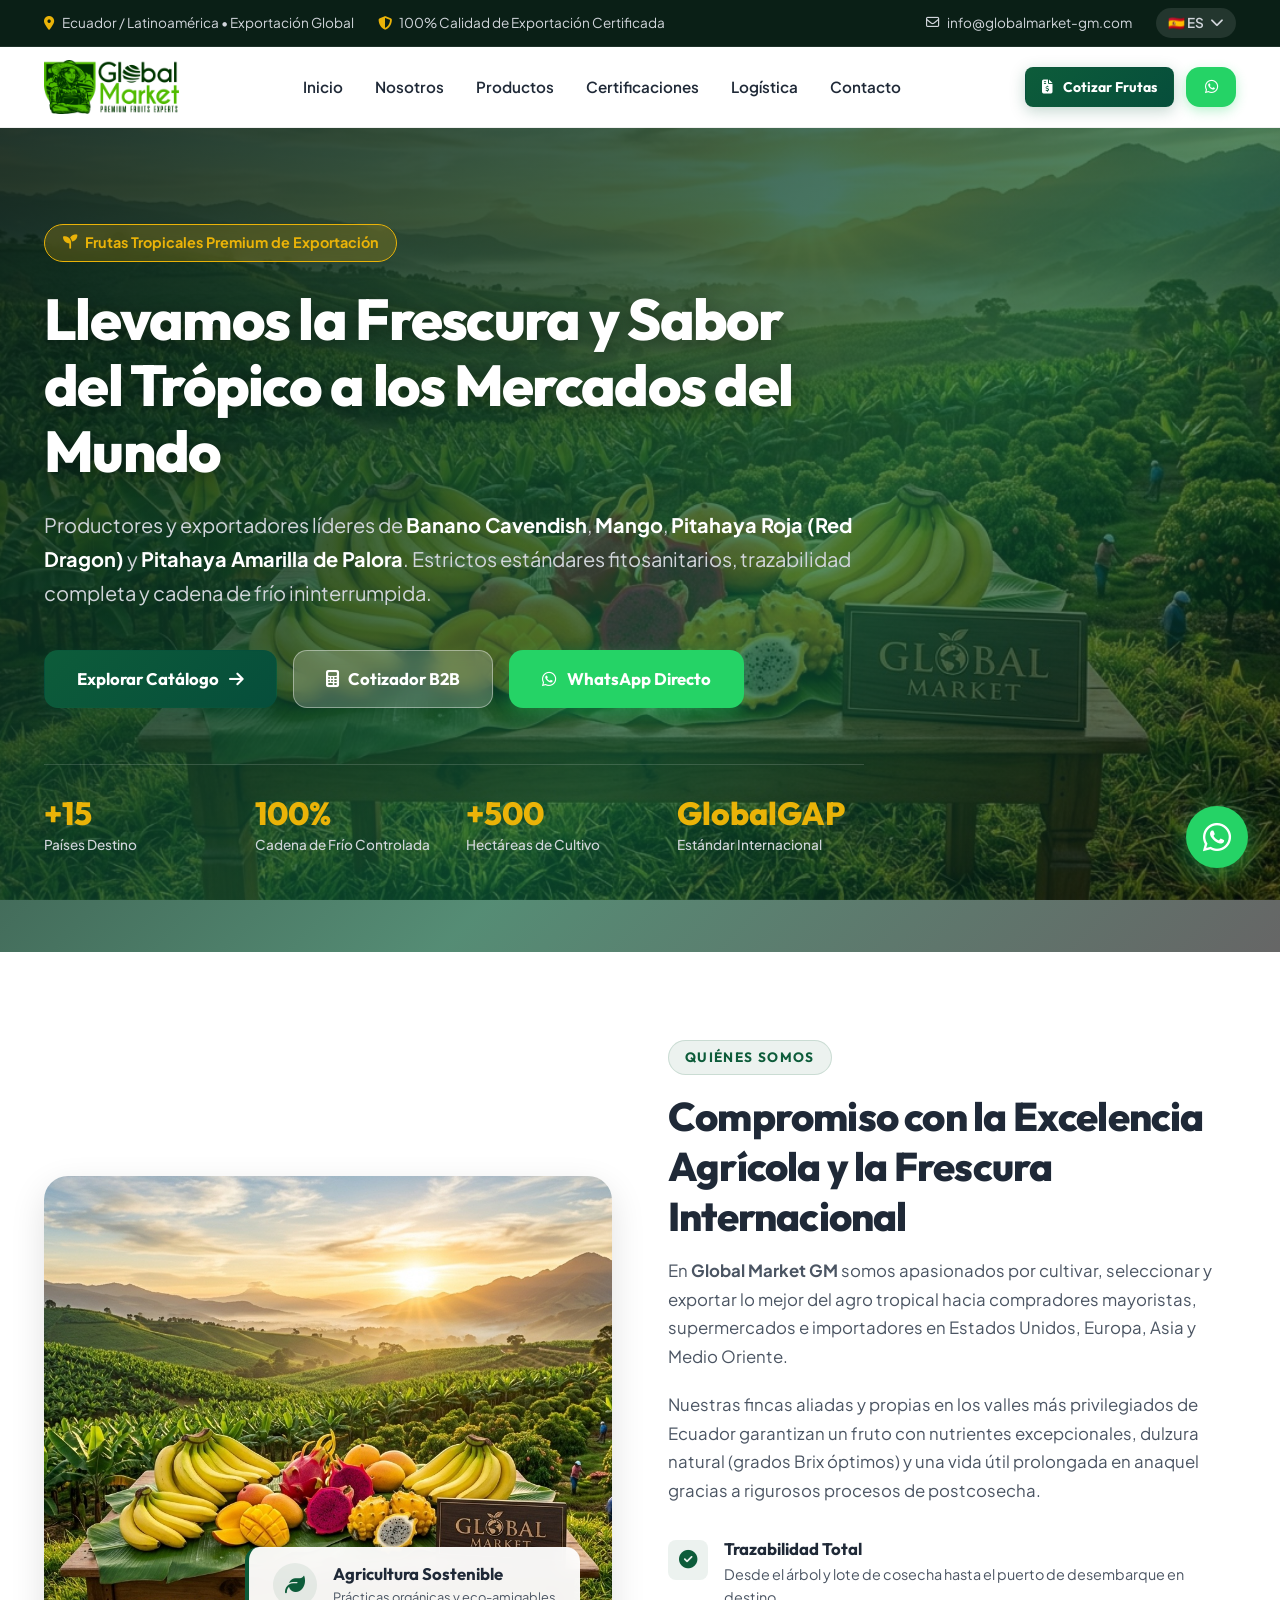
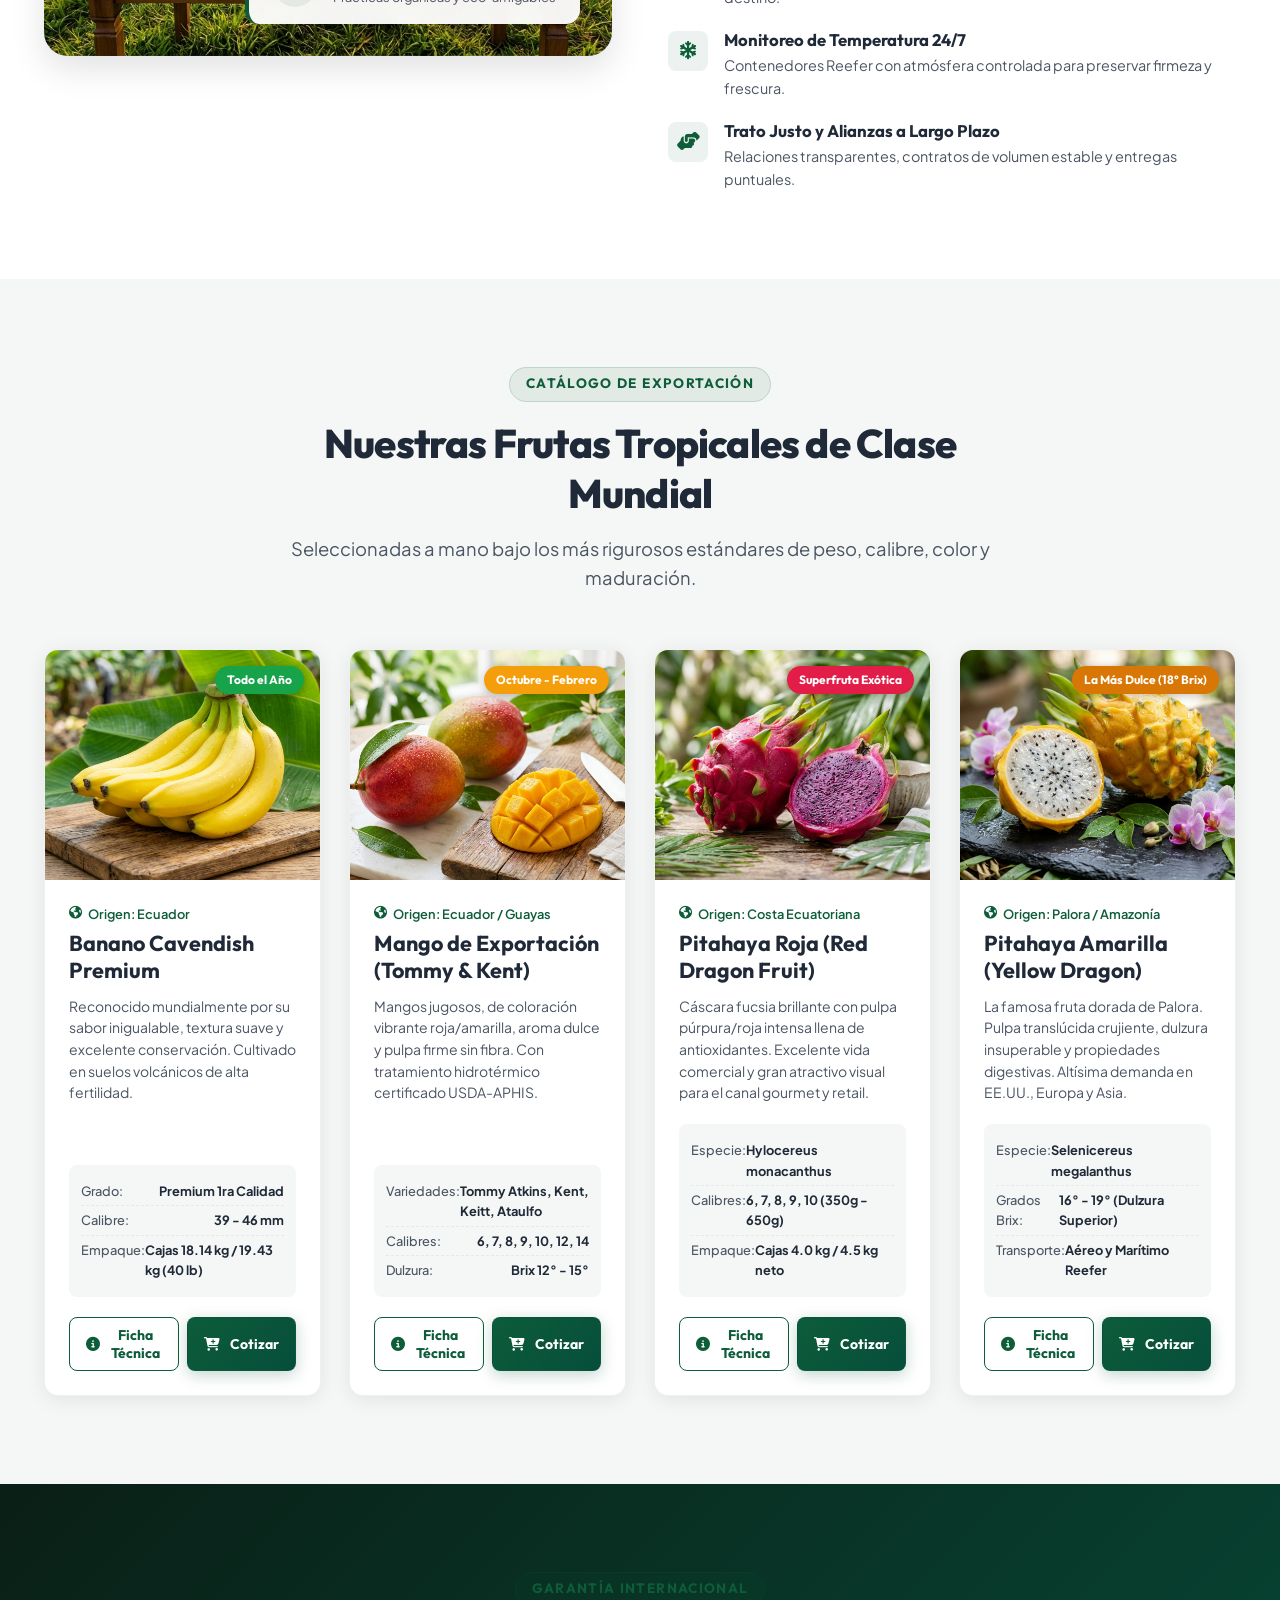
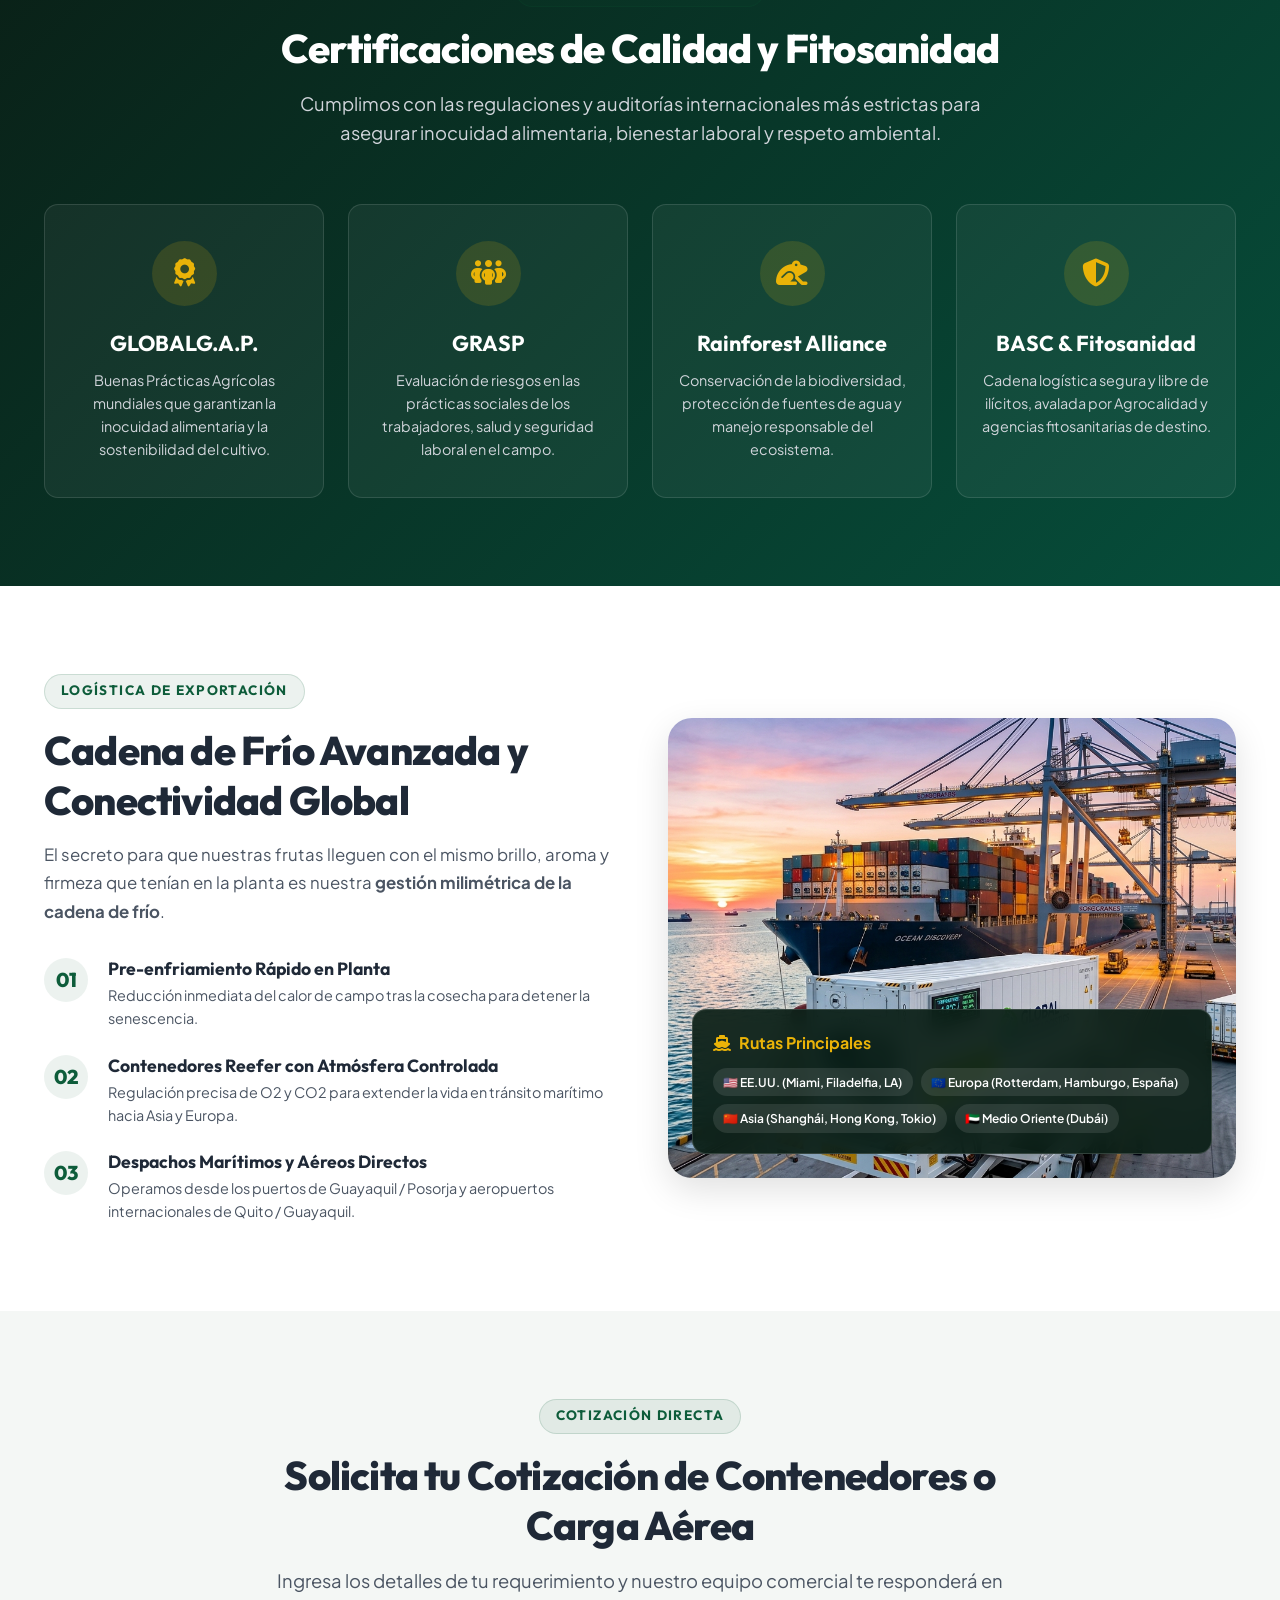
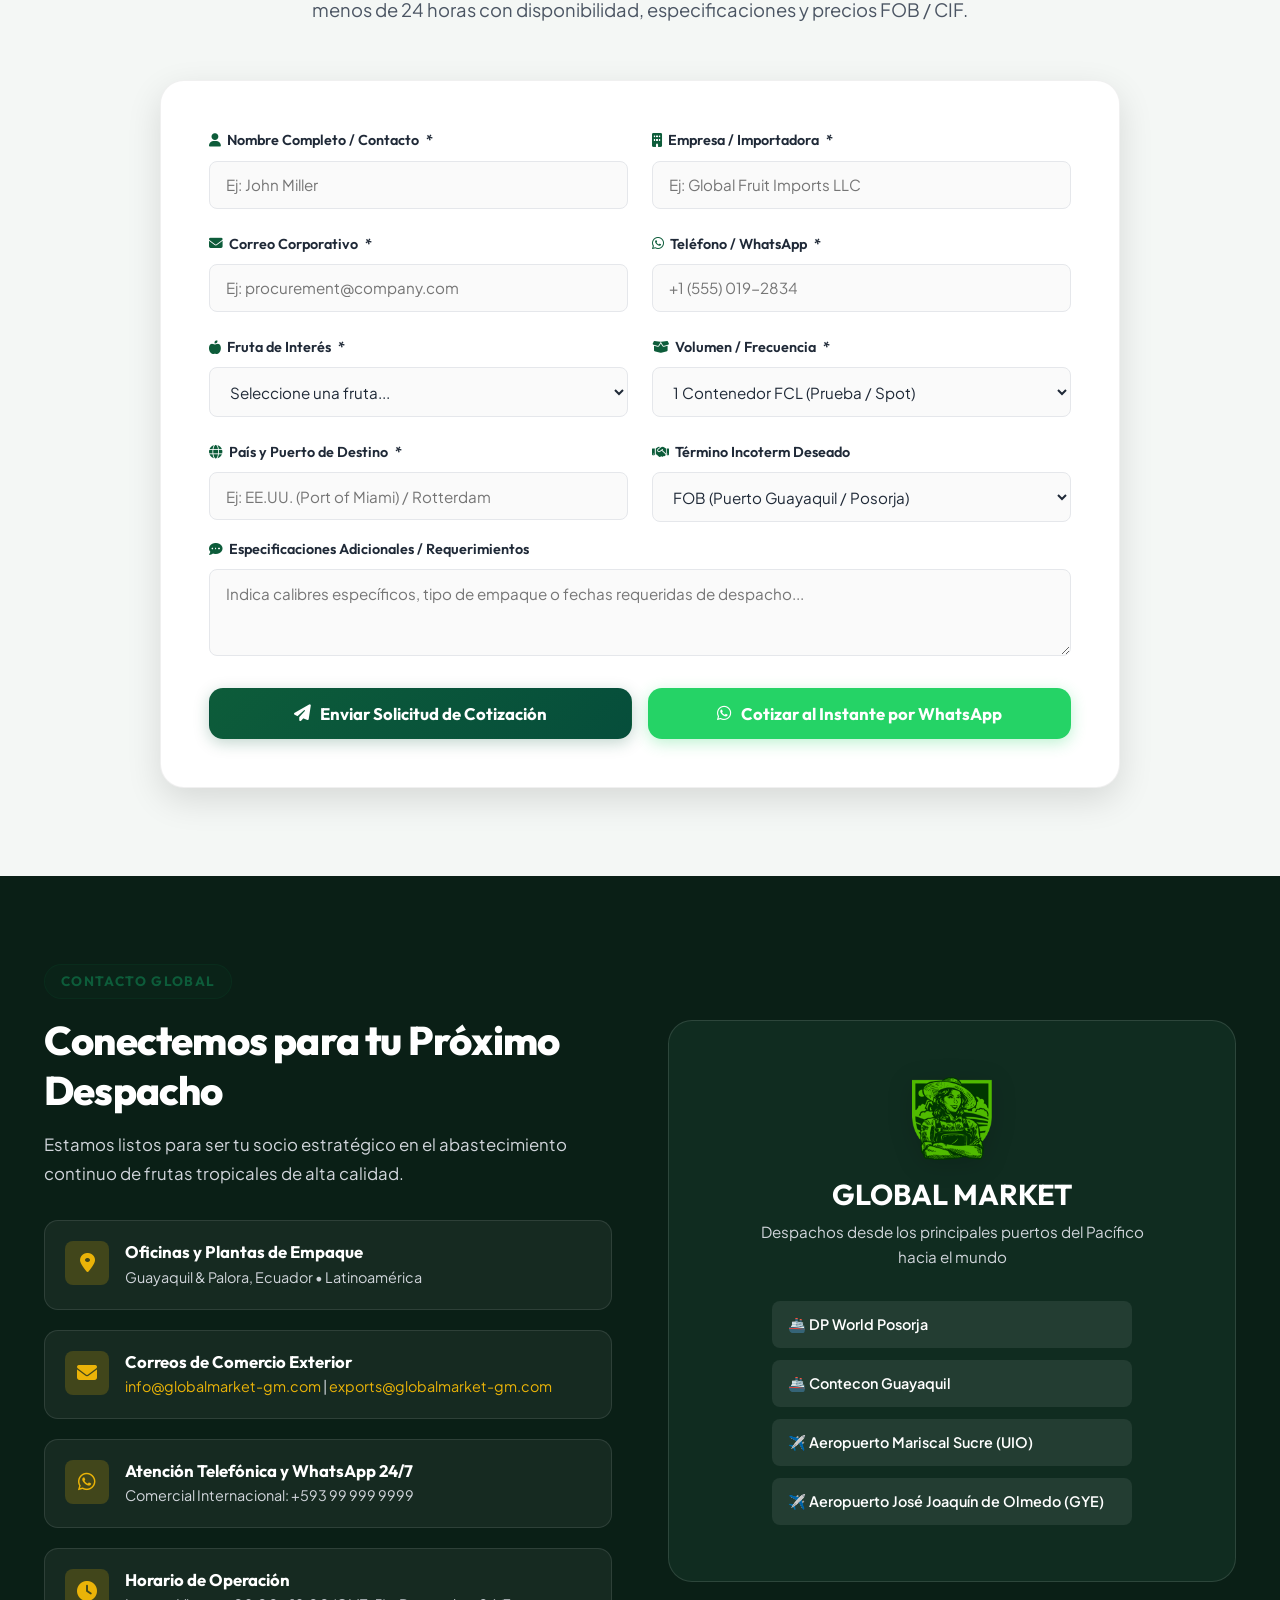
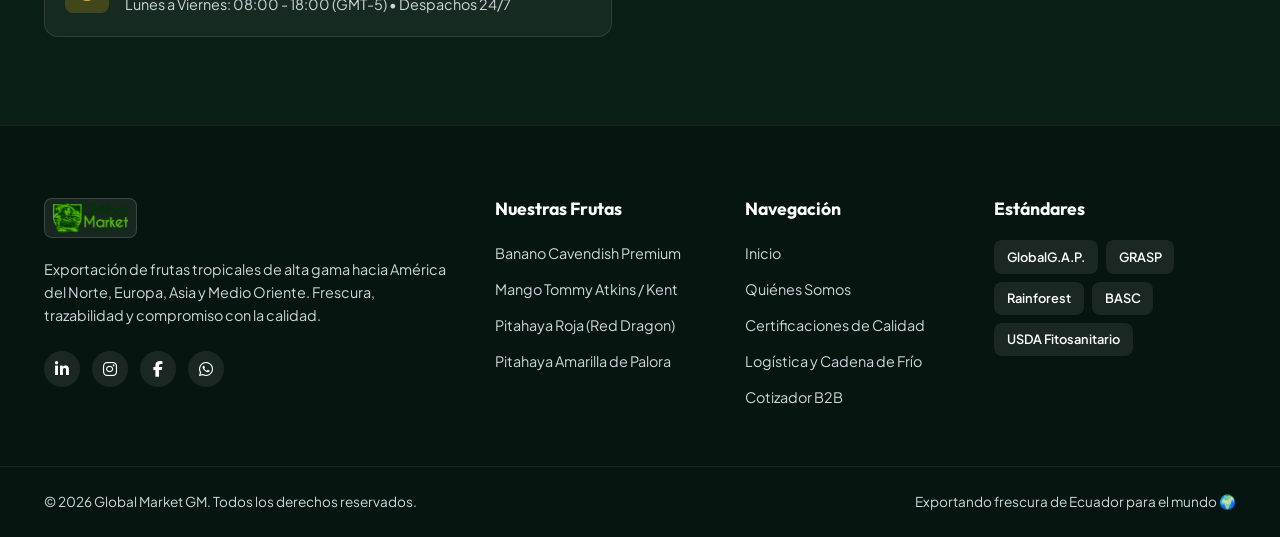
==== commit d1e5e20d: "fix: Update hero banner image to official Global Market branding" ====
--- a/index.html
+++ b/index.html
@@ -13,7 +13,7 @@
   <meta property="og:type" content="website">
 
   <!-- Favicon -->
-  <link rel="icon" type="image/png" href="assets/images/favicon.png">
+  <link rel="icon" type="image/png" href="assets/images/favicon.png?v=3">
 
   <!-- Google Fonts -->
   <link rel="preconnect" href="https://fonts.googleapis.com">
@@ -24,7 +24,7 @@
   <link rel="stylesheet" href="https://cdnjs.cloudflare.com/ajax/libs/font-awesome/6.5.1/css/all.min.css">
 
   <!-- CSS Stylesheet -->
-  <link rel="stylesheet" href="styles.css">
+  <link rel="stylesheet" href="styles.css?v=4">
 </head>
 <body>
 
@@ -52,7 +52,7 @@
   <header class="main-header" id="mainHeader">
     <div class="container nav-container">
       <a href="#inicio" class="brand-logo" aria-label="Global Market Inicio">
-        <img src="assets/images/logo.png" alt="Global Market - Premium Fruits Experts" class="brand-img">
+        <img src="assets/images/logo.png?v=3" alt="Global Market - Premium Fruits Experts" class="brand-img">
       </a>
 
       <!-- Desktop Navigation -->
@@ -84,7 +84,7 @@
   <!-- Mobile Drawer Menu -->
   <div class="mobile-drawer" id="mobileDrawer">
     <div class="mobile-drawer-head">
-      <img src="assets/images/logo.png" alt="Global Market Logo" style="height: 44px; width: auto; object-fit: contain;">
+      <img src="assets/images/logo.png?v=3" alt="Global Market Logo" style="height: 44px; width: auto; object-fit: contain;">
       <button type="button" class="mobile-close" id="mobileClose" aria-label="Cerrar menú">
         <i class="fa-solid fa-xmark"></i>
       </button>
@@ -610,7 +610,7 @@
 
           <div class="contact-map-card">
             <div class="map-placeholder-box">
-              <img src="assets/images/isotipo.png" alt="Global Market Isotipo" style="width: 80px; height: auto; margin-bottom: 1rem; filter: drop-shadow(0 4px 12px rgba(0,0,0,0.15));">
+              <img src="assets/images/isotipo.png?v=3" alt="Global Market Isotipo" style="width: 80px; height: auto; margin-bottom: 1rem; filter: drop-shadow(0 4px 12px rgba(0,0,0,0.15));">
               <h3>GLOBAL MARKET</h3>
               <p data-i18n="map_text">Despachos desde los principales puertos del Pacífico hacia el mundo</p>
               <div class="ports-list">
@@ -657,7 +657,7 @@
     <div class="container footer-container">
       <div class="footer-col brand-col">
         <div class="footer-logo">
-          <img src="assets/images/logo.png" alt="Global Market Logo" class="footer-logo-img">
+          <img src="assets/images/logo.png?v=3" alt="Global Market Logo" class="footer-logo-img">
         </div>
         <p class="footer-desc" data-i18n="footer_desc">
           Exportación de frutas tropicales de alta gama hacia América del Norte, Europa, Asia y Medio Oriente. Frescura, trazabilidad y compromiso con la calidad.
@@ -712,6 +712,6 @@
   </footer>
 
   <!-- JavaScript Script -->
-  <script src="app.js"></script>
+  <script src="app.js?v=3"></script>
 </body>
 </html>
--- a/styles.css
+++ b/styles.css
@@ -539,7 +539,7 @@
   min-height: 90vh;
   display: flex;
   align-items: center;
-  background-image: url('assets/images/hero-banner.jpg');
+  background-image: url('assets/images/hero-banner.jpg?v=4');
   background-size: cover;
   background-position: center center;
   background-attachment: fixed;
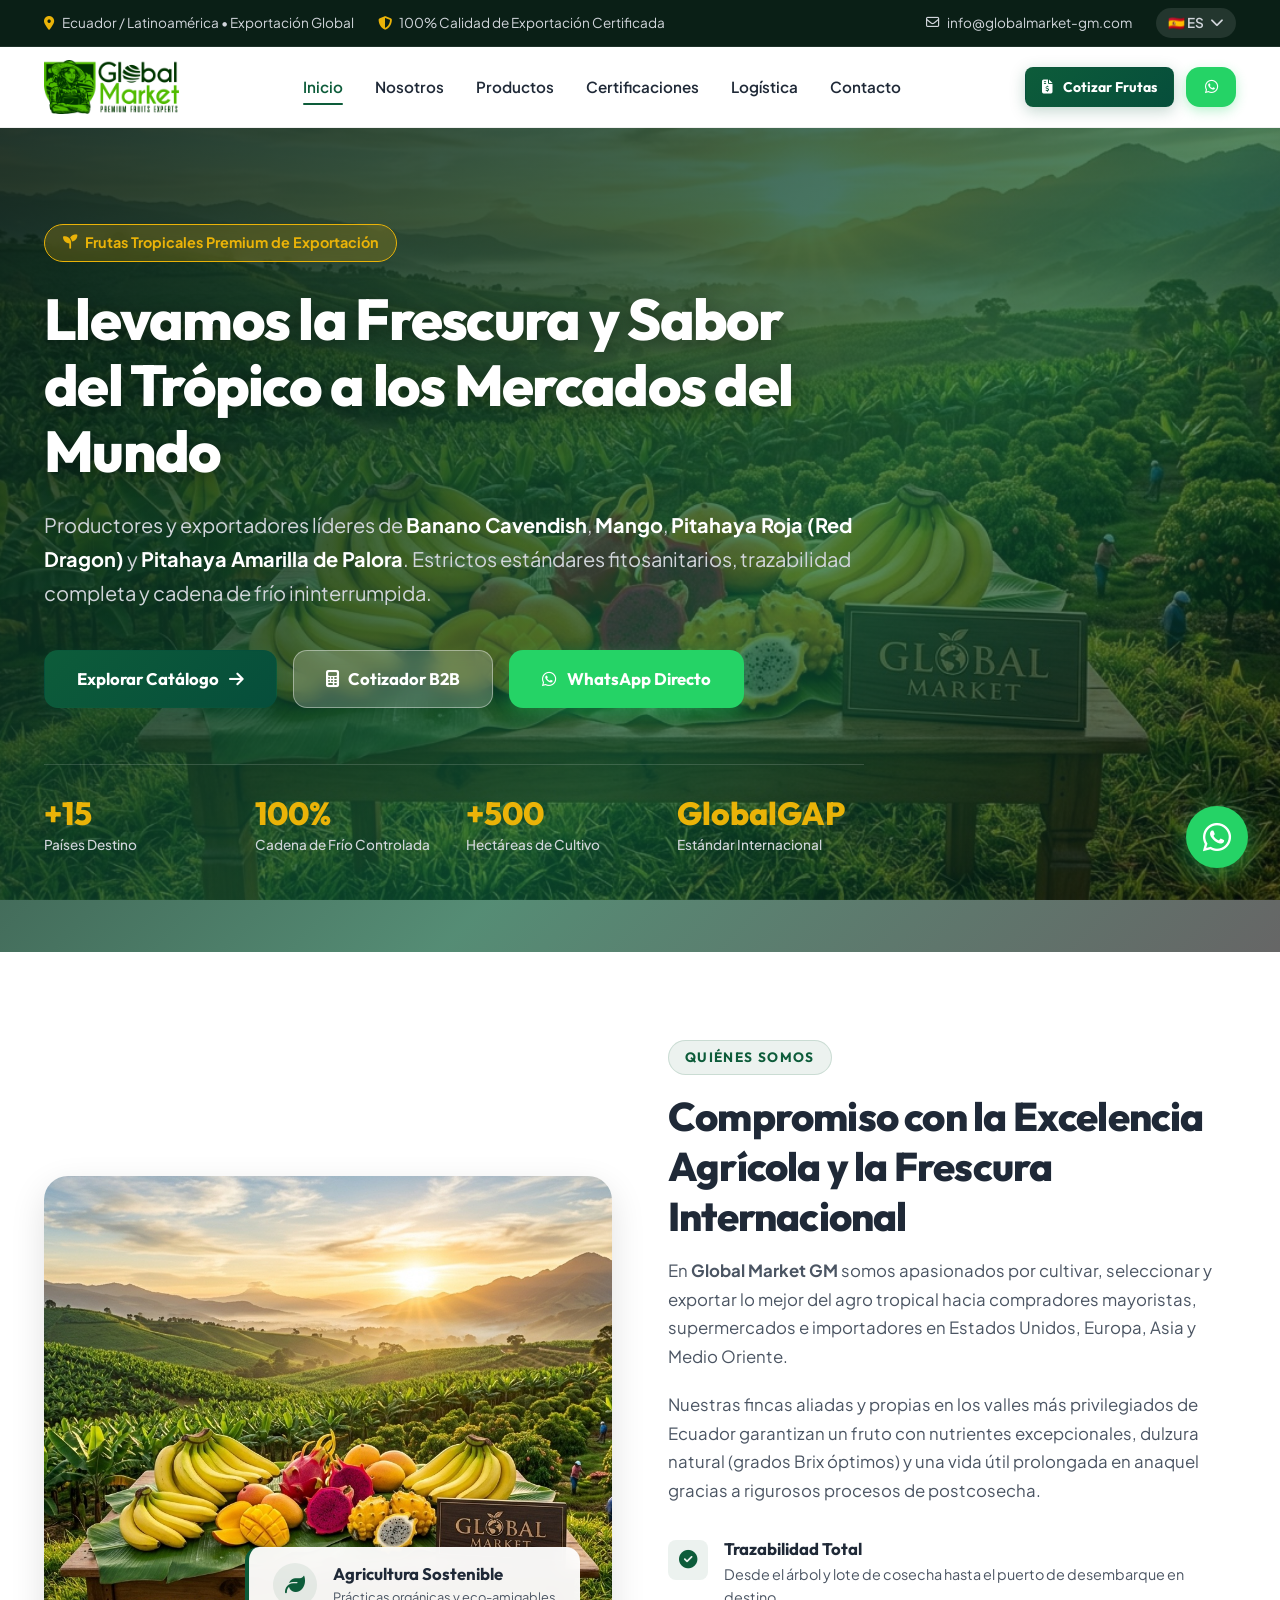
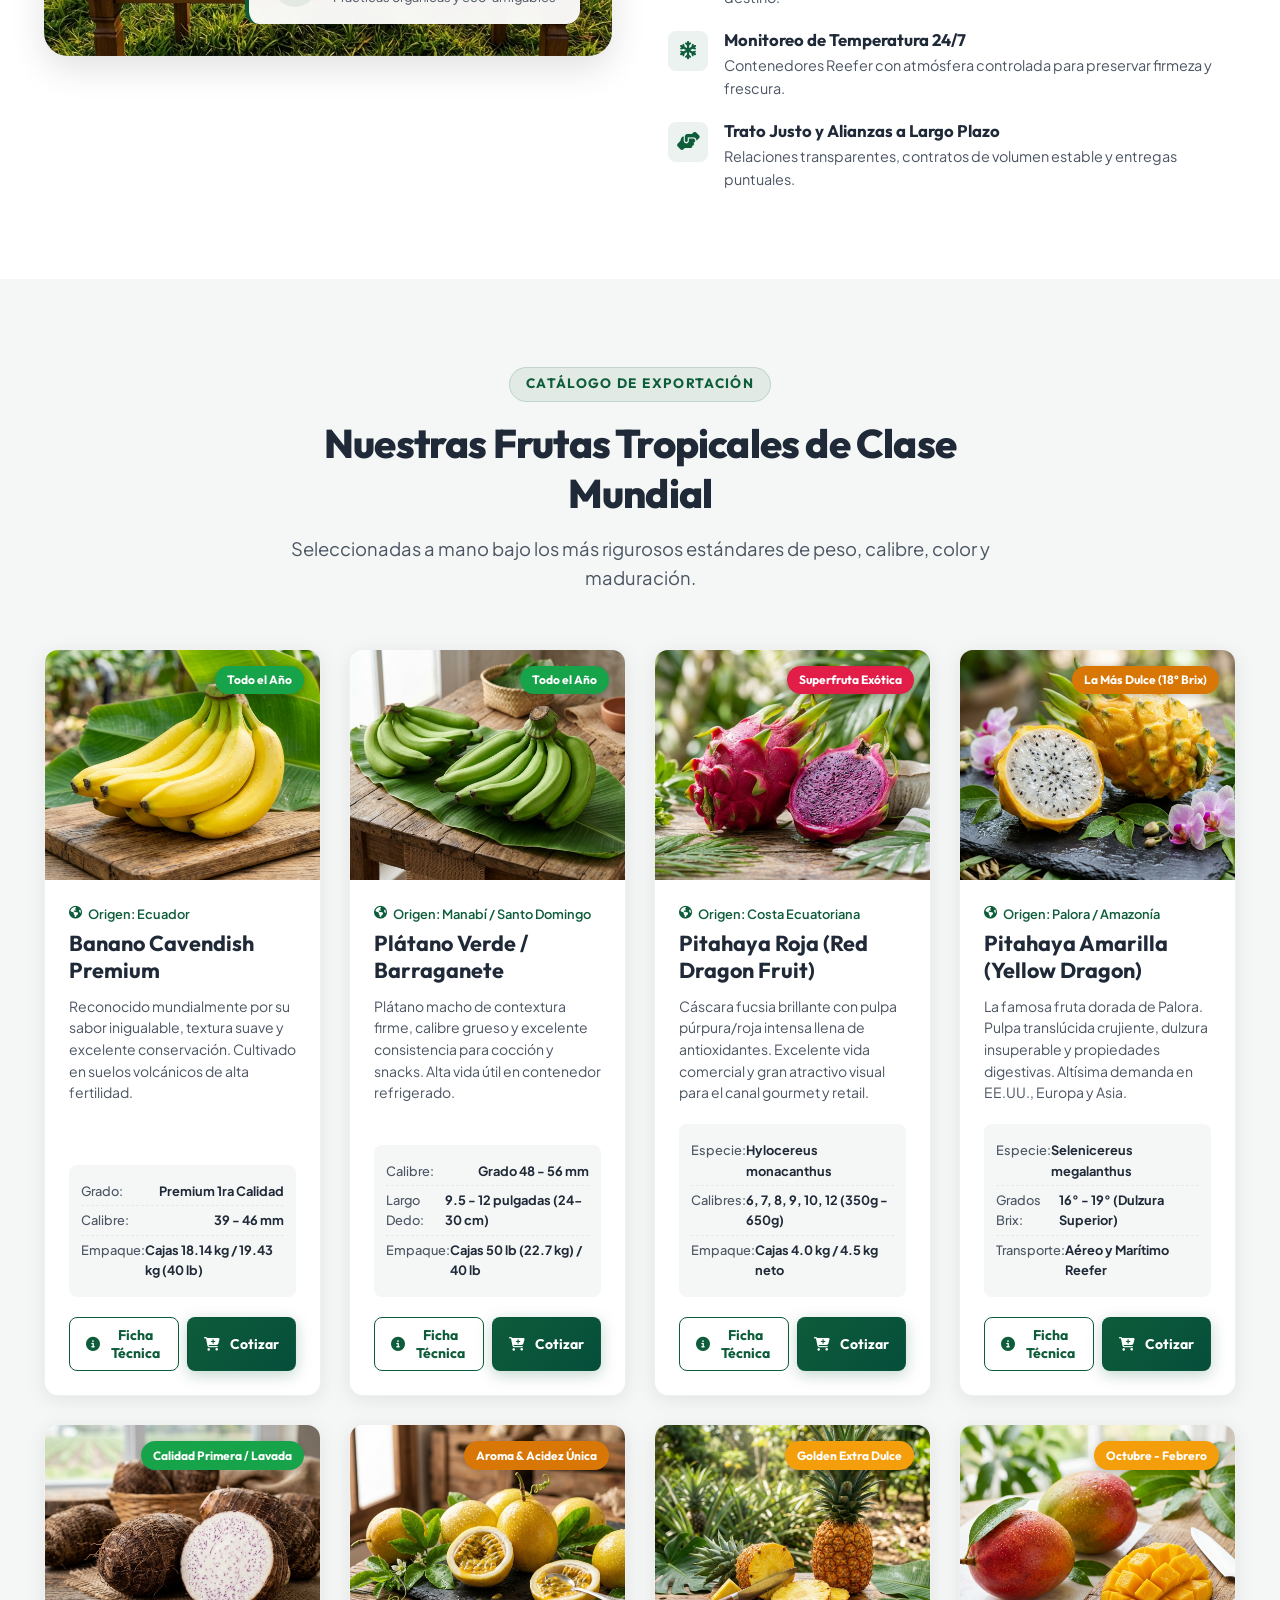
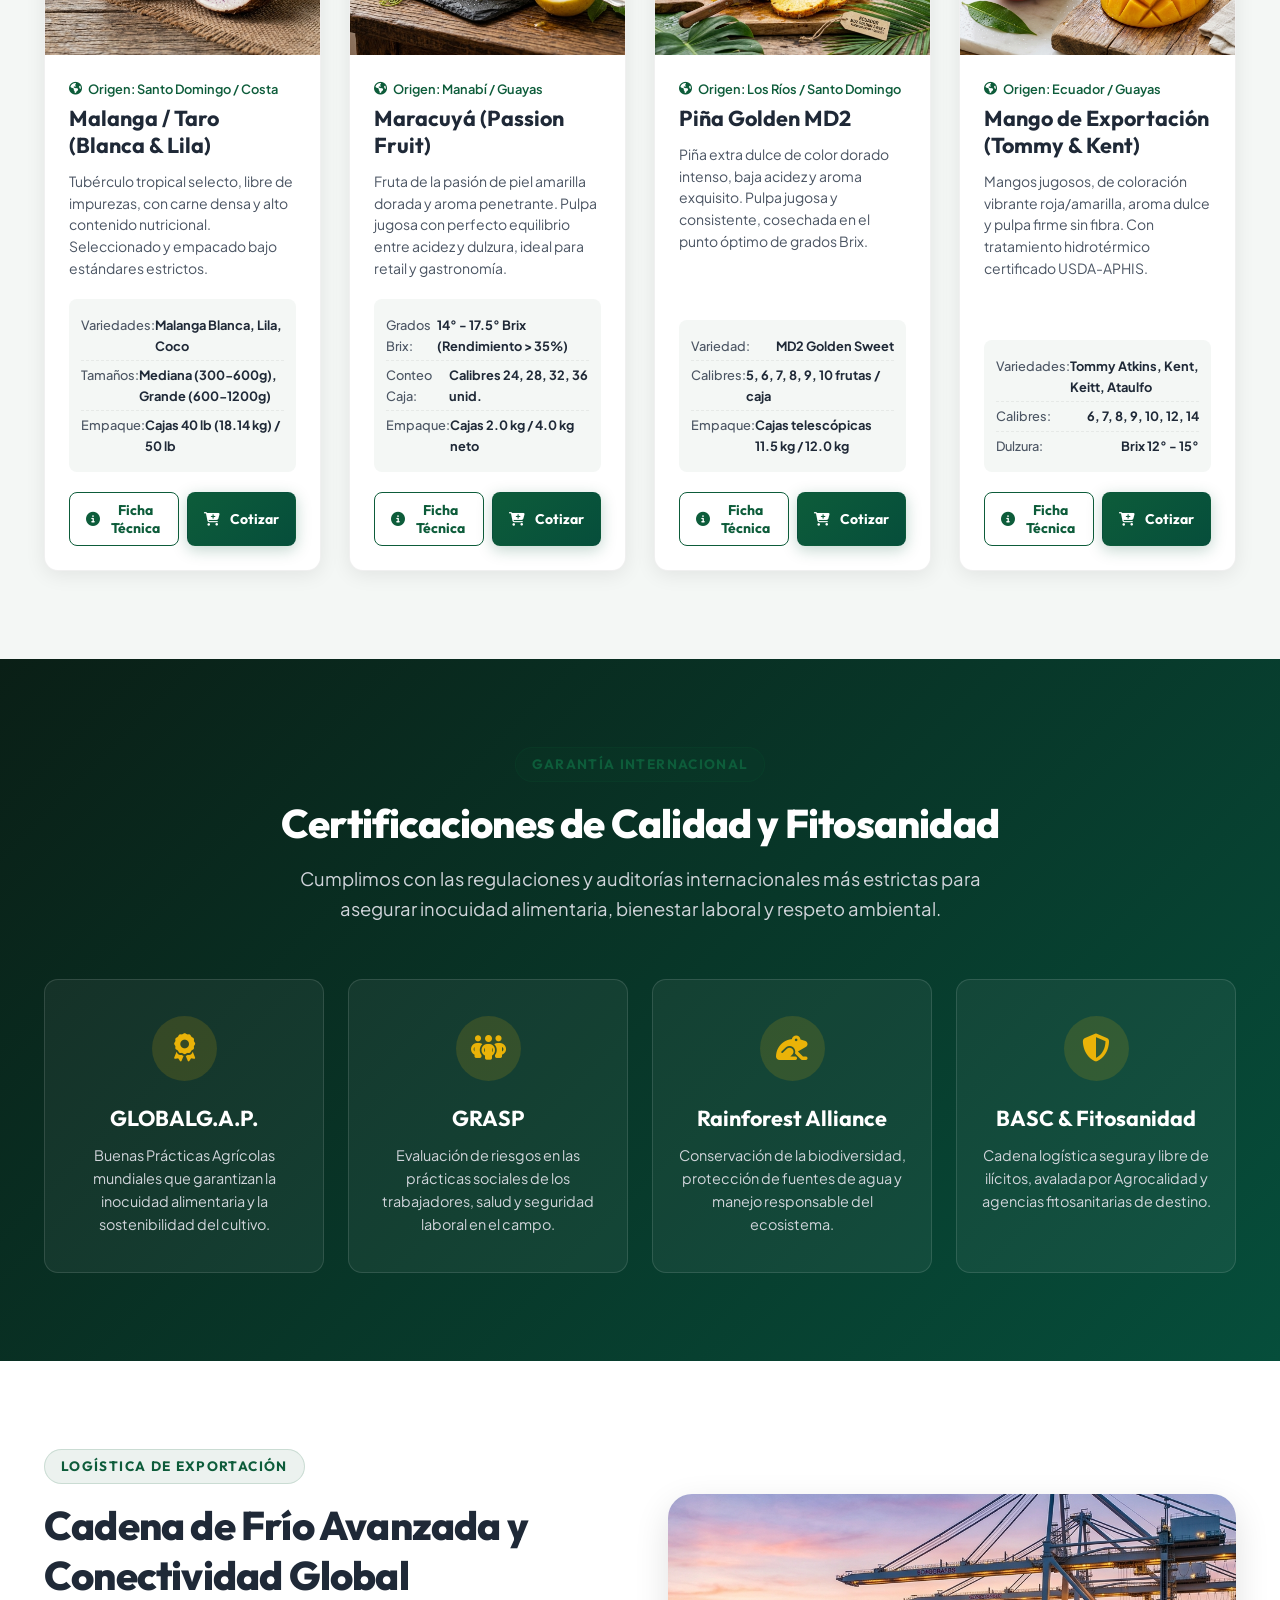
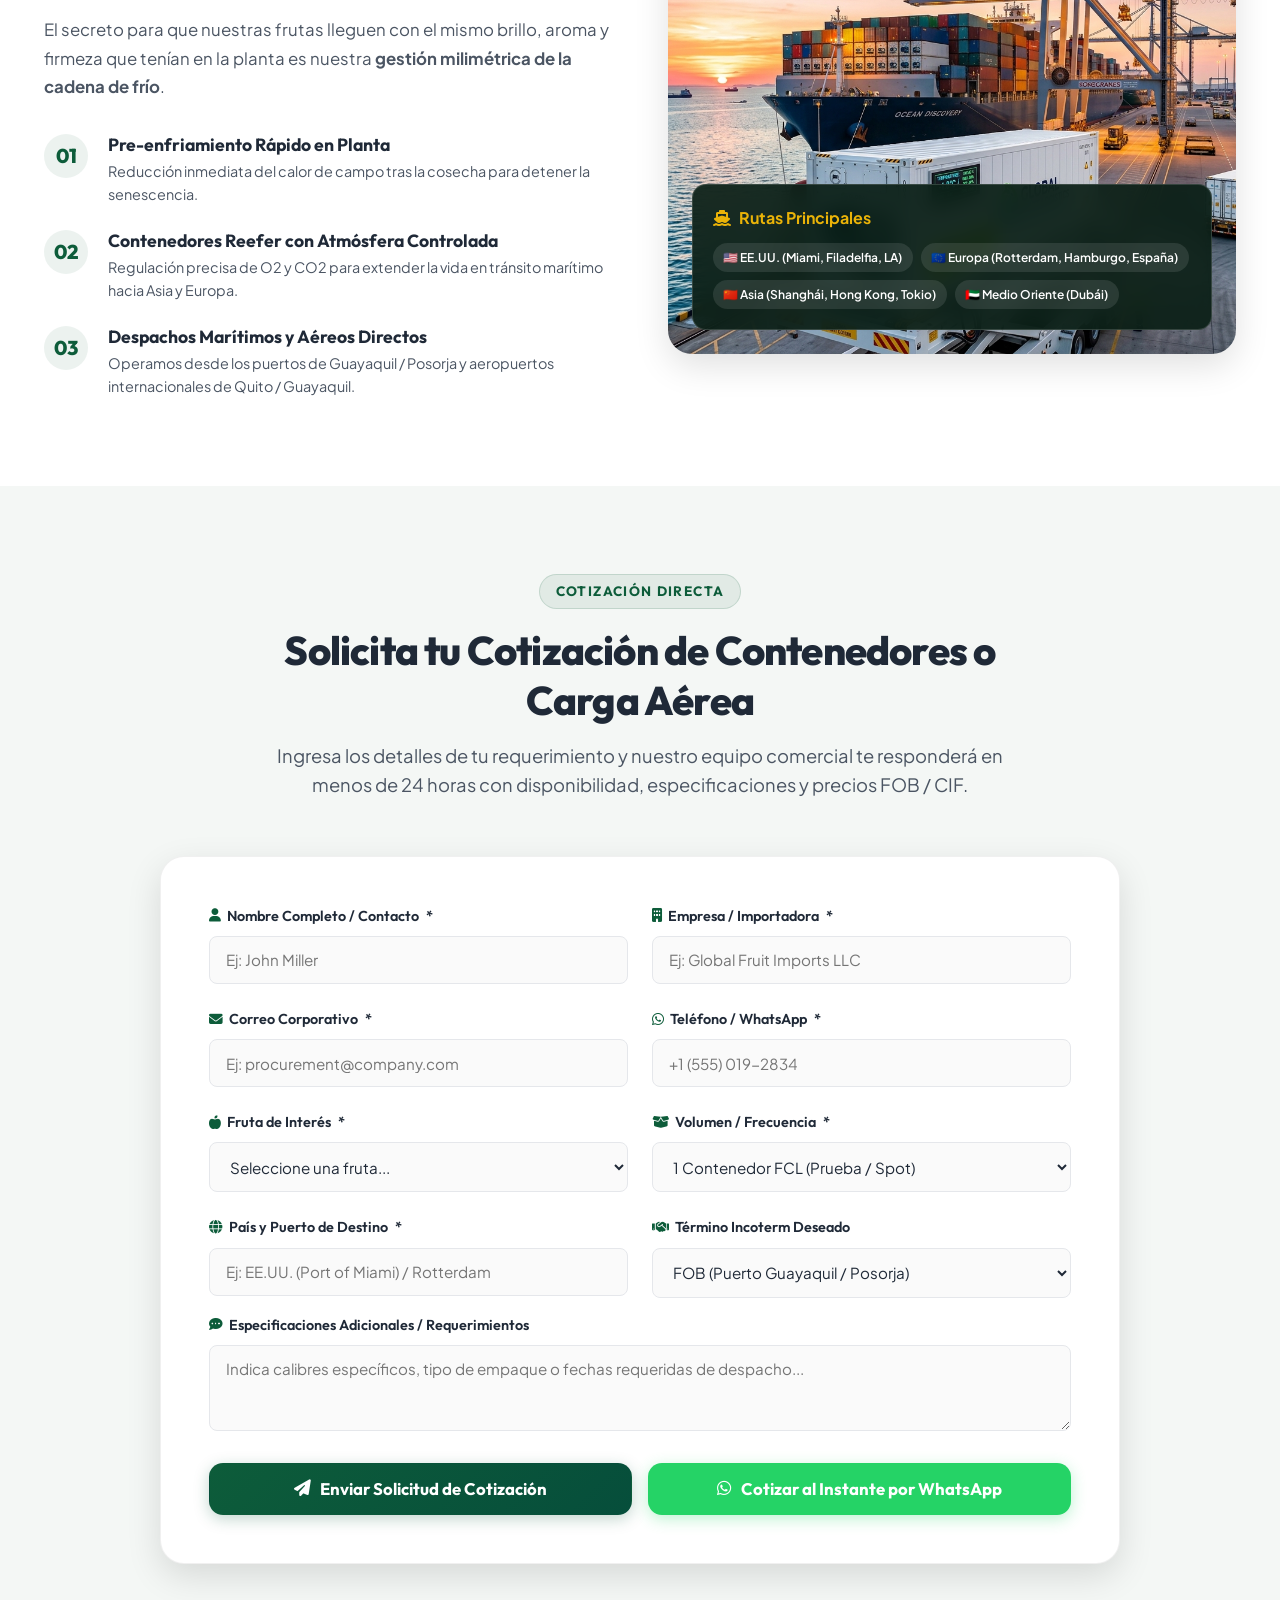
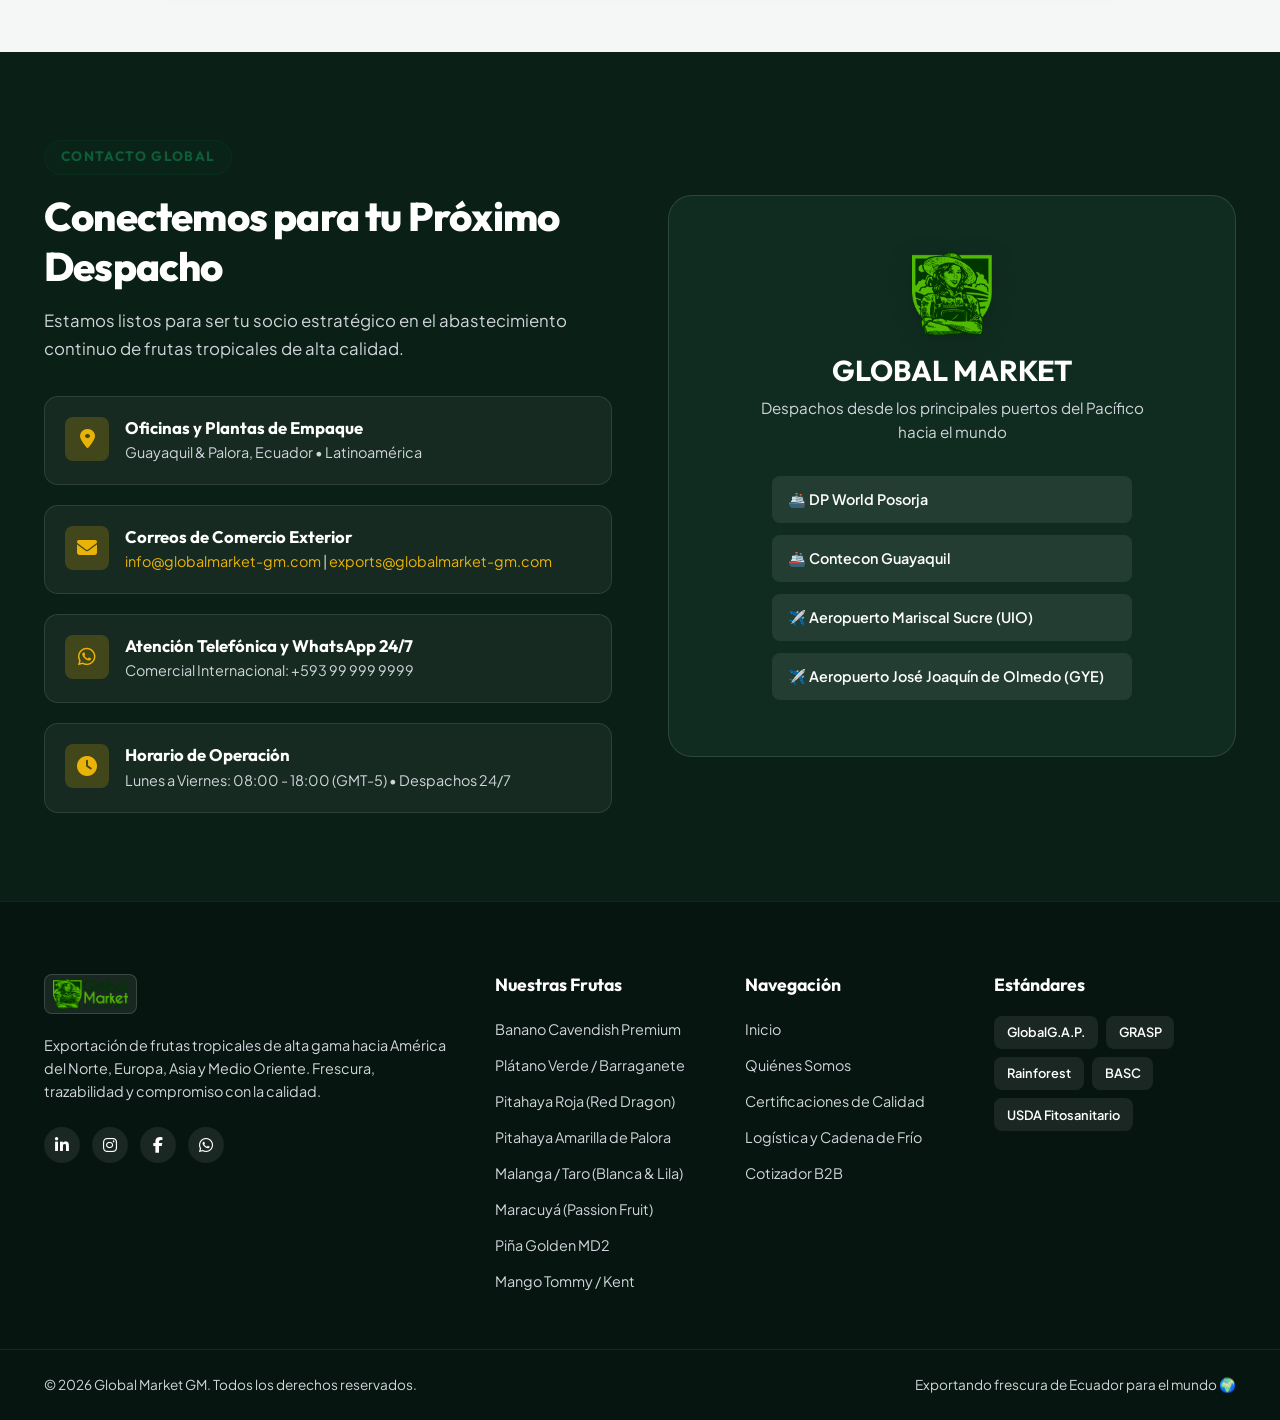
==== commit 66b14e55: "feat: Arquitectura completa de exportación con 8 productos (Banano, Plátano, Pitahaya Roja/Amarilla," ====
--- a/index.html
+++ b/index.html
@@ -222,7 +222,7 @@
           <!-- PRODUCT 1: BANANO -->
           <article class="product-card" id="card-banano">
             <div class="product-img-box">
-              <img src="assets/images/banano.jpg" alt="Banano Cavendish de Exportación" class="product-img" loading="lazy">
+              <img src="assets/images/banano.jpg?v=4" alt="Banano Cavendish de Exportación" class="product-img" loading="lazy">
               <span class="product-badge badge-green" data-i18n="badge_all_year">Todo el Año</span>
             </div>
             <div class="product-body">
@@ -256,10 +256,232 @@
             </div>
           </article>
 
-          <!-- PRODUCT 2: MANGO -->
+          <!-- PRODUCT 2: PLÁTANO VERDE / BARRAGANETE -->
+          <article class="product-card" id="card-platano">
+            <div class="product-img-box">
+              <img src="assets/images/platano.jpg?v=4" alt="Plátano Verde Barraganete de Exportación" class="product-img" loading="lazy">
+              <span class="product-badge badge-green" data-i18n="badge_all_year">Todo el Año</span>
+            </div>
+            <div class="product-body">
+              <div class="product-origin"><i class="fa-solid fa-earth-americas"></i> <span data-i18n="origin_manabi">Origen: Manabí / Santo Domingo</span></div>
+              <h3 class="product-name" data-i18n="platano_name">Plátano Verde / Barraganete</h3>
+              <p class="product-summary" data-i18n="platano_desc">
+                Plátano macho de contextura firme, calibre grueso y excelente consistencia para cocción y snacks. Alta vida útil en contenedor refrigerado.
+              </p>
+              <div class="product-specs-mini">
+                <div class="spec-row">
+                  <span class="spec-label" data-i18n="spec_caliber">Calibre:</span>
+                  <span class="spec-val">Grado 48 - 56 mm</span>
+                </div>
+                <div class="spec-row">
+                  <span class="spec-label" data-i18n="spec_finger_length">Largo Dedo:</span>
+                  <span class="spec-val">9.5 - 12 pulgadas (24-30 cm)</span>
+                </div>
+                <div class="spec-row">
+                  <span class="spec-label" data-i18n="spec_packaging">Empaque:</span>
+                  <span class="spec-val">Cajas 50 lb (22.7 kg) / 40 lb</span>
+                </div>
+              </div>
+              <div class="product-actions">
+                <button type="button" class="btn btn-outline-primary btn-sm btn-open-modal" data-product="platano">
+                  <i class="fa-solid fa-circle-info"></i> <span data-i18n="btn_specs">Ficha Técnica</span>
+                </button>
+                <a href="#cotizador" class="btn btn-primary btn-sm btn-select-product" data-fruit="Plátano Verde / Barraganete">
+                  <i class="fa-solid fa-cart-plus"></i> <span data-i18n="btn_quote_item">Cotizar</span>
+                </a>
+              </div>
+            </div>
+          </article>
+
+          <!-- PRODUCT 3: PITAHAYA RED DRAGON -->
+          <article class="product-card" id="card-pitahaya-red">
+            <div class="product-img-box">
+              <img src="assets/images/pitahaya-roja.jpg?v=4" alt="Pitahaya Roja Red Dragon Fruit" class="product-img" loading="lazy">
+              <span class="product-badge badge-rose" data-i18n="badge_high_demand">Superfruta Exótica</span>
+            </div>
+            <div class="product-body">
+              <div class="product-origin"><i class="fa-solid fa-earth-americas"></i> <span data-i18n="origin_ecuador_costa">Origen: Costa Ecuatoriana</span></div>
+              <h3 class="product-name" data-i18n="pitared_name">Pitahaya Roja (Red Dragon Fruit)</h3>
+              <p class="product-summary" data-i18n="pitared_desc">
+                Cáscara fucsia brillante con pulpa púrpura/roja intensa llena de antioxidantes. Excelente vida comercial y gran atractivo visual para el canal gourmet y retail.
+              </p>
+              <div class="product-specs-mini">
+                <div class="spec-row">
+                  <span class="spec-label" data-i18n="spec_variety">Especie:</span>
+                  <span class="spec-val">Hylocereus monacanthus</span>
+                </div>
+                <div class="spec-row">
+                  <span class="spec-label" data-i18n="spec_calibers">Calibres:</span>
+                  <span class="spec-val">6, 7, 8, 9, 10, 12 (350g - 650g)</span>
+                </div>
+                <div class="spec-row">
+                  <span class="spec-label" data-i18n="spec_packaging">Empaque:</span>
+                  <span class="spec-val">Cajas 4.0 kg / 4.5 kg neto</span>
+                </div>
+              </div>
+              <div class="product-actions">
+                <button type="button" class="btn btn-outline-primary btn-sm btn-open-modal" data-product="pitahaya_roja">
+                  <i class="fa-solid fa-circle-info"></i> <span data-i18n="btn_specs">Ficha Técnica</span>
+                </button>
+                <a href="#cotizador" class="btn btn-primary btn-sm btn-select-product" data-fruit="Pitahaya Roja">
+                  <i class="fa-solid fa-cart-plus"></i> <span data-i18n="btn_quote_item">Cotizar</span>
+                </a>
+              </div>
+            </div>
+          </article>
+
+          <!-- PRODUCT 4: PITAHAYA YELLOW DRAGON -->
+          <article class="product-card" id="card-pitahaya-yellow">
+            <div class="product-img-box">
+              <img src="assets/images/pitahaya-amarilla.jpg?v=4" alt="Pitahaya Amarilla Yellow Dragon de Palora" class="product-img" loading="lazy">
+              <span class="product-badge badge-gold" data-i18n="badge_sweetest">La Más Dulce (18° Brix)</span>
+            </div>
+            <div class="product-body">
+              <div class="product-origin"><i class="fa-solid fa-earth-americas"></i> <span data-i18n="origin_palora">Origen: Palora / Amazonía</span></div>
+              <h3 class="product-name" data-i18n="pitayellow_name">Pitahaya Amarilla (Yellow Dragon)</h3>
+              <p class="product-summary" data-i18n="pitayellow_desc">
+                La famosa fruta dorada de Palora. Pulpa translúcida crujiente, dulzura insuperable y propiedades digestivas. Altísima demanda en EE.UU., Europa y Asia.
+              </p>
+              <div class="product-specs-mini">
+                <div class="spec-row">
+                  <span class="spec-label" data-i18n="spec_variety">Especie:</span>
+                  <span class="spec-val">Selenicereus megalanthus</span>
+                </div>
+                <div class="spec-row">
+                  <span class="spec-label" data-i18n="spec_brix">Grados Brix:</span>
+                  <span class="spec-val">16° - 19° (Dulzura Superior)</span>
+                </div>
+                <div class="spec-row">
+                  <span class="spec-label" data-i18n="spec_transport">Transporte:</span>
+                  <span class="spec-val">Aéreo y Marítimo Reefer</span>
+                </div>
+              </div>
+              <div class="product-actions">
+                <button type="button" class="btn btn-outline-primary btn-sm btn-open-modal" data-product="pitahaya_amarilla">
+                  <i class="fa-solid fa-circle-info"></i> <span data-i18n="btn_specs">Ficha Técnica</span>
+                </button>
+                <a href="#cotizador" class="btn btn-primary btn-sm btn-select-product" data-fruit="Pitahaya Amarilla">
+                  <i class="fa-solid fa-cart-plus"></i> <span data-i18n="btn_quote_item">Cotizar</span>
+                </a>
+              </div>
+            </div>
+          </article>
+
+          <!-- PRODUCT 5: MALANGA / TARO -->
+          <article class="product-card" id="card-malanga">
+            <div class="product-img-box">
+              <img src="assets/images/malanga.jpg?v=4" alt="Malanga y Taro de Exportación" class="product-img" loading="lazy">
+              <span class="product-badge badge-green" data-i18n="badge_tubers">Calidad Primera / Lavada</span>
+            </div>
+            <div class="product-body">
+              <div class="product-origin"><i class="fa-solid fa-earth-americas"></i> <span data-i18n="origin_santodomingo">Origen: Santo Domingo / Costa</span></div>
+              <h3 class="product-name" data-i18n="malanga_name">Malanga / Taro (Blanca & Lila)</h3>
+              <p class="product-summary" data-i18n="malanga_desc">
+                Tubérculo tropical selecto, libre de impurezas, con carne densa y alto contenido nutricional. Seleccionado y empacado bajo estándares estrictos.
+              </p>
+              <div class="product-specs-mini">
+                <div class="spec-row">
+                  <span class="spec-label" data-i18n="spec_varieties">Variedades:</span>
+                  <span class="spec-val">Malanga Blanca, Lila, Coco</span>
+                </div>
+                <div class="spec-row">
+                  <span class="spec-label" data-i18n="spec_calibers">Tamaños:</span>
+                  <span class="spec-val">Mediana (300-600g), Grande (600-1200g)</span>
+                </div>
+                <div class="spec-row">
+                  <span class="spec-label" data-i18n="spec_packaging">Empaque:</span>
+                  <span class="spec-val">Cajas 40 lb (18.14 kg) / 50 lb</span>
+                </div>
+              </div>
+              <div class="product-actions">
+                <button type="button" class="btn btn-outline-primary btn-sm btn-open-modal" data-product="malanga">
+                  <i class="fa-solid fa-circle-info"></i> <span data-i18n="btn_specs">Ficha Técnica</span>
+                </button>
+                <a href="#cotizador" class="btn btn-primary btn-sm btn-select-product" data-fruit="Malanga / Taro">
+                  <i class="fa-solid fa-cart-plus"></i> <span data-i18n="btn_quote_item">Cotizar</span>
+                </a>
+              </div>
+            </div>
+          </article>
+
+          <!-- PRODUCT 6: MARACUYÁ -->
+          <article class="product-card" id="card-maracuya">
+            <div class="product-img-box">
+              <img src="assets/images/maracuya.jpg?v=4" alt="Maracuyá Passion Fruit de Exportación" class="product-img" loading="lazy">
+              <span class="product-badge badge-gold" data-i18n="badge_gourmet">Aroma & Acidez Única</span>
+            </div>
+            <div class="product-body">
+              <div class="product-origin"><i class="fa-solid fa-earth-americas"></i> <span data-i18n="origin_manabi">Origen: Manabí / Guayas</span></div>
+              <h3 class="product-name" data-i18n="maracuya_name">Maracuyá (Passion Fruit)</h3>
+              <p class="product-summary" data-i18n="maracuya_desc">
+                Fruta de la pasión de piel amarilla dorada y aroma penetrante. Pulpa jugosa con perfecto equilibrio entre acidez y dulzura, ideal para retail y gastronomía.
+              </p>
+              <div class="product-specs-mini">
+                <div class="spec-row">
+                  <span class="spec-label" data-i18n="spec_brix">Grados Brix:</span>
+                  <span class="spec-val">14° - 17.5° Brix (Rendimiento > 35%)</span>
+                </div>
+                <div class="spec-row">
+                  <span class="spec-label" data-i18n="spec_calibers">Conteo Caja:</span>
+                  <span class="spec-val">Calibres 24, 28, 32, 36 unid.</span>
+                </div>
+                <div class="spec-row">
+                  <span class="spec-label" data-i18n="spec_packaging">Empaque:</span>
+                  <span class="spec-val">Cajas 2.0 kg / 4.0 kg neto</span>
+                </div>
+              </div>
+              <div class="product-actions">
+                <button type="button" class="btn btn-outline-primary btn-sm btn-open-modal" data-product="maracuya">
+                  <i class="fa-solid fa-circle-info"></i> <span data-i18n="btn_specs">Ficha Técnica</span>
+                </button>
+                <a href="#cotizador" class="btn btn-primary btn-sm btn-select-product" data-fruit="Maracuyá">
+                  <i class="fa-solid fa-cart-plus"></i> <span data-i18n="btn_quote_item">Cotizar</span>
+                </a>
+              </div>
+            </div>
+          </article>
+
+          <!-- PRODUCT 7: PIÑA GOLDEN MD2 -->
+          <article class="product-card" id="card-pina">
+            <div class="product-img-box">
+              <img src="assets/images/pina.jpg?v=4" alt="Piña Golden MD2 de Exportación" class="product-img" loading="lazy">
+              <span class="product-badge badge-amber" data-i18n="badge_premium_sweet">Golden Extra Dulce</span>
+            </div>
+            <div class="product-body">
+              <div class="product-origin"><i class="fa-solid fa-earth-americas"></i> <span data-i18n="origin_losrios">Origen: Los Ríos / Santo Domingo</span></div>
+              <h3 class="product-name" data-i18n="pina_name">Piña Golden MD2</h3>
+              <p class="product-summary" data-i18n="pina_desc">
+                Piña extra dulce de color dorado intenso, baja acidez y aroma exquisito. Pulpa jugosa y consistente, cosechada en el punto óptimo de grados Brix.
+              </p>
+              <div class="product-specs-mini">
+                <div class="spec-row">
+                  <span class="spec-label" data-i18n="spec_variety">Variedad:</span>
+                  <span class="spec-val">MD2 Golden Sweet</span>
+                </div>
+                <div class="spec-row">
+                  <span class="spec-label" data-i18n="spec_calibers">Calibres:</span>
+                  <span class="spec-val">5, 6, 7, 8, 9, 10 frutas / caja</span>
+                </div>
+                <div class="spec-row">
+                  <span class="spec-label" data-i18n="spec_packaging">Empaque:</span>
+                  <span class="spec-val">Cajas telescópicas 11.5 kg / 12.0 kg</span>
+                </div>
+              </div>
+              <div class="product-actions">
+                <button type="button" class="btn btn-outline-primary btn-sm btn-open-modal" data-product="pina">
+                  <i class="fa-solid fa-circle-info"></i> <span data-i18n="btn_specs">Ficha Técnica</span>
+                </button>
+                <a href="#cotizador" class="btn btn-primary btn-sm btn-select-product" data-fruit="Piña Golden MD2">
+                  <i class="fa-solid fa-cart-plus"></i> <span data-i18n="btn_quote_item">Cotizar</span>
+                </a>
+              </div>
+            </div>
+          </article>
+
+          <!-- PRODUCT 8: MANGO -->
           <article class="product-card" id="card-mango">
             <div class="product-img-box">
-              <img src="assets/images/mango.jpg" alt="Mango de Exportación Tommy Atkins y Kent" class="product-img" loading="lazy">
+              <img src="assets/images/mango.jpg?v=4" alt="Mango de Exportación Tommy Atkins y Kent" class="product-img" loading="lazy">
               <span class="product-badge badge-amber" data-i18n="badge_season_mango">Octubre - Febrero</span>
             </div>
             <div class="product-body">
@@ -287,80 +509,6 @@
                   <i class="fa-solid fa-circle-info"></i> <span data-i18n="btn_specs">Ficha Técnica</span>
                 </button>
                 <a href="#cotizador" class="btn btn-primary btn-sm btn-select-product" data-fruit="Mango Tommy/Kent">
-                  <i class="fa-solid fa-cart-plus"></i> <span data-i18n="btn_quote_item">Cotizar</span>
-                </a>
-              </div>
-            </div>
-          </article>
-
-          <!-- PRODUCT 3: PITAHAYA RED DRAGON -->
-          <article class="product-card" id="card-pitahaya-red">
-            <div class="product-img-box">
-              <img src="assets/images/pitahaya-roja.jpg" alt="Pitahaya Roja Red Dragon Fruit" class="product-img" loading="lazy">
-              <span class="product-badge badge-rose" data-i18n="badge_high_demand">Superfruta Exótica</span>
-            </div>
-            <div class="product-body">
-              <div class="product-origin"><i class="fa-solid fa-earth-americas"></i> <span data-i18n="origin_ecuador_costa">Origen: Costa Ecuatoriana</span></div>
-              <h3 class="product-name" data-i18n="pitared_name">Pitahaya Roja (Red Dragon Fruit)</h3>
-              <p class="product-summary" data-i18n="pitared_desc">
-                Cáscara fucsia brillante con pulpa púrpura/roja intensa llena de antioxidantes. Excelente vida comercial y gran atractivo visual para el canal gourmet y retail.
-              </p>
-              <div class="product-specs-mini">
-                <div class="spec-row">
-                  <span class="spec-label" data-i18n="spec_variety">Especie:</span>
-                  <span class="spec-val">Hylocereus monacanthus</span>
-                </div>
-                <div class="spec-row">
-                  <span class="spec-label" data-i18n="spec_calibers">Calibres:</span>
-                  <span class="spec-val">6, 7, 8, 9, 10 (350g - 650g)</span>
-                </div>
-                <div class="spec-row">
-                  <span class="spec-label" data-i18n="spec_packaging">Empaque:</span>
-                  <span class="spec-val">Cajas 4.0 kg / 4.5 kg neto</span>
-                </div>
-              </div>
-              <div class="product-actions">
-                <button type="button" class="btn btn-outline-primary btn-sm btn-open-modal" data-product="pitahaya_roja">
-                  <i class="fa-solid fa-circle-info"></i> <span data-i18n="btn_specs">Ficha Técnica</span>
-                </button>
-                <a href="#cotizador" class="btn btn-primary btn-sm btn-select-product" data-fruit="Pitahaya Roja">
-                  <i class="fa-solid fa-cart-plus"></i> <span data-i18n="btn_quote_item">Cotizar</span>
-                </a>
-              </div>
-            </div>
-          </article>
-
-          <!-- PRODUCT 4: PITAHAYA YELLOW DRAGON -->
-          <article class="product-card" id="card-pitahaya-yellow">
-            <div class="product-img-box">
-              <img src="assets/images/pitahaya-amarilla.jpg" alt="Pitahaya Amarilla Yellow Dragon de Palora" class="product-img" loading="lazy">
-              <span class="product-badge badge-gold" data-i18n="badge_sweetest">La Más Dulce (18° Brix)</span>
-            </div>
-            <div class="product-body">
-              <div class="product-origin"><i class="fa-solid fa-earth-americas"></i> <span data-i18n="origin_palora">Origen: Palora / Amazonía</span></div>
-              <h3 class="product-name" data-i18n="pitayellow_name">Pitahaya Amarilla (Yellow Dragon)</h3>
-              <p class="product-summary" data-i18n="pitayellow_desc">
-                La famosa fruta dorada de Palora. Pulpa translúcida crujiente, dulzura insuperable y propiedades digestivas. Altísima demanda en EE.UU., Europa y Asia.
-              </p>
-              <div class="product-specs-mini">
-                <div class="spec-row">
-                  <span class="spec-label" data-i18n="spec_variety">Especie:</span>
-                  <span class="spec-val">Selenicereus megalanthus</span>
-                </div>
-                <div class="spec-row">
-                  <span class="spec-label" data-i18n="spec_brix">Grados Brix:</span>
-                  <span class="spec-val">16° - 19° (Dulzura Superior)</span>
-                </div>
-                <div class="spec-row">
-                  <span class="spec-label" data-i18n="spec_transport">Transporte:</span>
-                  <span class="spec-val">Aéreo y Marítimo Reefer</span>
-                </div>
-              </div>
-              <div class="product-actions">
-                <button type="button" class="btn btn-outline-primary btn-sm btn-open-modal" data-product="pitahaya_amarilla">
-                  <i class="fa-solid fa-circle-info"></i> <span data-i18n="btn_specs">Ficha Técnica</span>
-                </button>
-                <a href="#cotizador" class="btn btn-primary btn-sm btn-select-product" data-fruit="Pitahaya Amarilla">
                   <i class="fa-solid fa-cart-plus"></i> <span data-i18n="btn_quote_item">Cotizar</span>
                 </a>
               </div>
@@ -501,11 +649,21 @@
                 <label for="fruitSelect" class="form-label"><i class="fa-solid fa-apple-whole"></i> <span data-i18n="form_fruit">Fruta de Interés</span> *</label>
                 <select id="fruitSelect" class="form-select" required>
                   <option value="" disabled selected data-i18n="form_fruit_placeholder">Seleccione una fruta...</option>
-                  <option value="Banano Cavendish">🍌 Banano Cavendish (Cajas 40 lb / 18.14 kg)</option>
-                  <option value="Mango Tommy/Kent">🥭 Mango Tommy Atkins / Kent</option>
-                  <option value="Pitahaya Roja">🌺 Pitahaya Roja (Red Dragon Fruit)</option>
-                  <option value="Pitahaya Amarilla">🟡 Pitahaya Amarilla (Yellow Dragon Palora)</option>
-                  <option value="Mixto / Varios">📦 Carga Mixta / Varios Productos</option>
+                  <optgroup label="🍌 Musáceas">
+                    <option value="Banano Cavendish">🍌 Banano Cavendish (Cajas 40 lb / 18.14 kg)</option>
+                    <option value="Plátano Verde / Barraganete">🍌 Plátano Verde / Barraganete (Cajas 50 lb)</option>
+                  </optgroup>
+                  <optgroup label="🌺 Frutas Exóticas & Premium">
+                    <option value="Pitahaya Roja">🌺 Pitahaya Roja (Red Dragon Fruit)</option>
+                    <option value="Pitahaya Amarilla">🟡 Pitahaya Amarilla (Yellow Dragon Palora)</option>
+                    <option value="Maracuyá">🟡 Maracuyá (Passion Fruit)</option>
+                    <option value="Piña Golden MD2">🍍 Piña Golden MD2 (Cajas 12 kg)</option>
+                    <option value="Mango Tommy/Kent">🥭 Mango Tommy Atkins / Kent</option>
+                  </optgroup>
+                  <optgroup label="🥔 Tubérculos Selectos">
+                    <option value="Malanga / Taro">🥔 Malanga / Taro (Blanca & Lila)</option>
+                  </optgroup>
+                  <option value="Carga Mixta">📦 Carga Mixta / Varios Productos</option>
                 </select>
               </div>
 
@@ -674,9 +832,13 @@
         <h4 class="footer-heading" data-i18n="footer_fruits">Nuestras Frutas</h4>
         <ul class="footer-links">
           <li><a href="#card-banano" data-i18n="banano_name">Banano Cavendish Premium</a></li>
-          <li><a href="#card-mango" data-i18n="mango_name">Mango Tommy Atkins / Kent</a></li>
+          <li><a href="#card-platano" data-i18n="platano_name">Plátano Verde / Barraganete</a></li>
           <li><a href="#card-pitahaya-red" data-i18n="pitared_name">Pitahaya Roja (Red Dragon)</a></li>
           <li><a href="#card-pitahaya-yellow" data-i18n="pitayellow_name">Pitahaya Amarilla de Palora</a></li>
+          <li><a href="#card-malanga" data-i18n="malanga_name">Malanga / Taro (Blanca & Lila)</a></li>
+          <li><a href="#card-maracuya" data-i18n="maracuya_name">Maracuyá (Passion Fruit)</a></li>
+          <li><a href="#card-pina" data-i18n="pina_name">Piña Golden MD2</a></li>
+          <li><a href="#card-mango" data-i18n="mango_name">Mango Tommy / Kent</a></li>
         </ul>
       </div>
 
@@ -712,6 +874,6 @@
   </footer>
 
   <!-- JavaScript Script -->
-  <script src="app.js?v=3"></script>
+  <script src="app.js?v=4"></script>
 </body>
 </html>
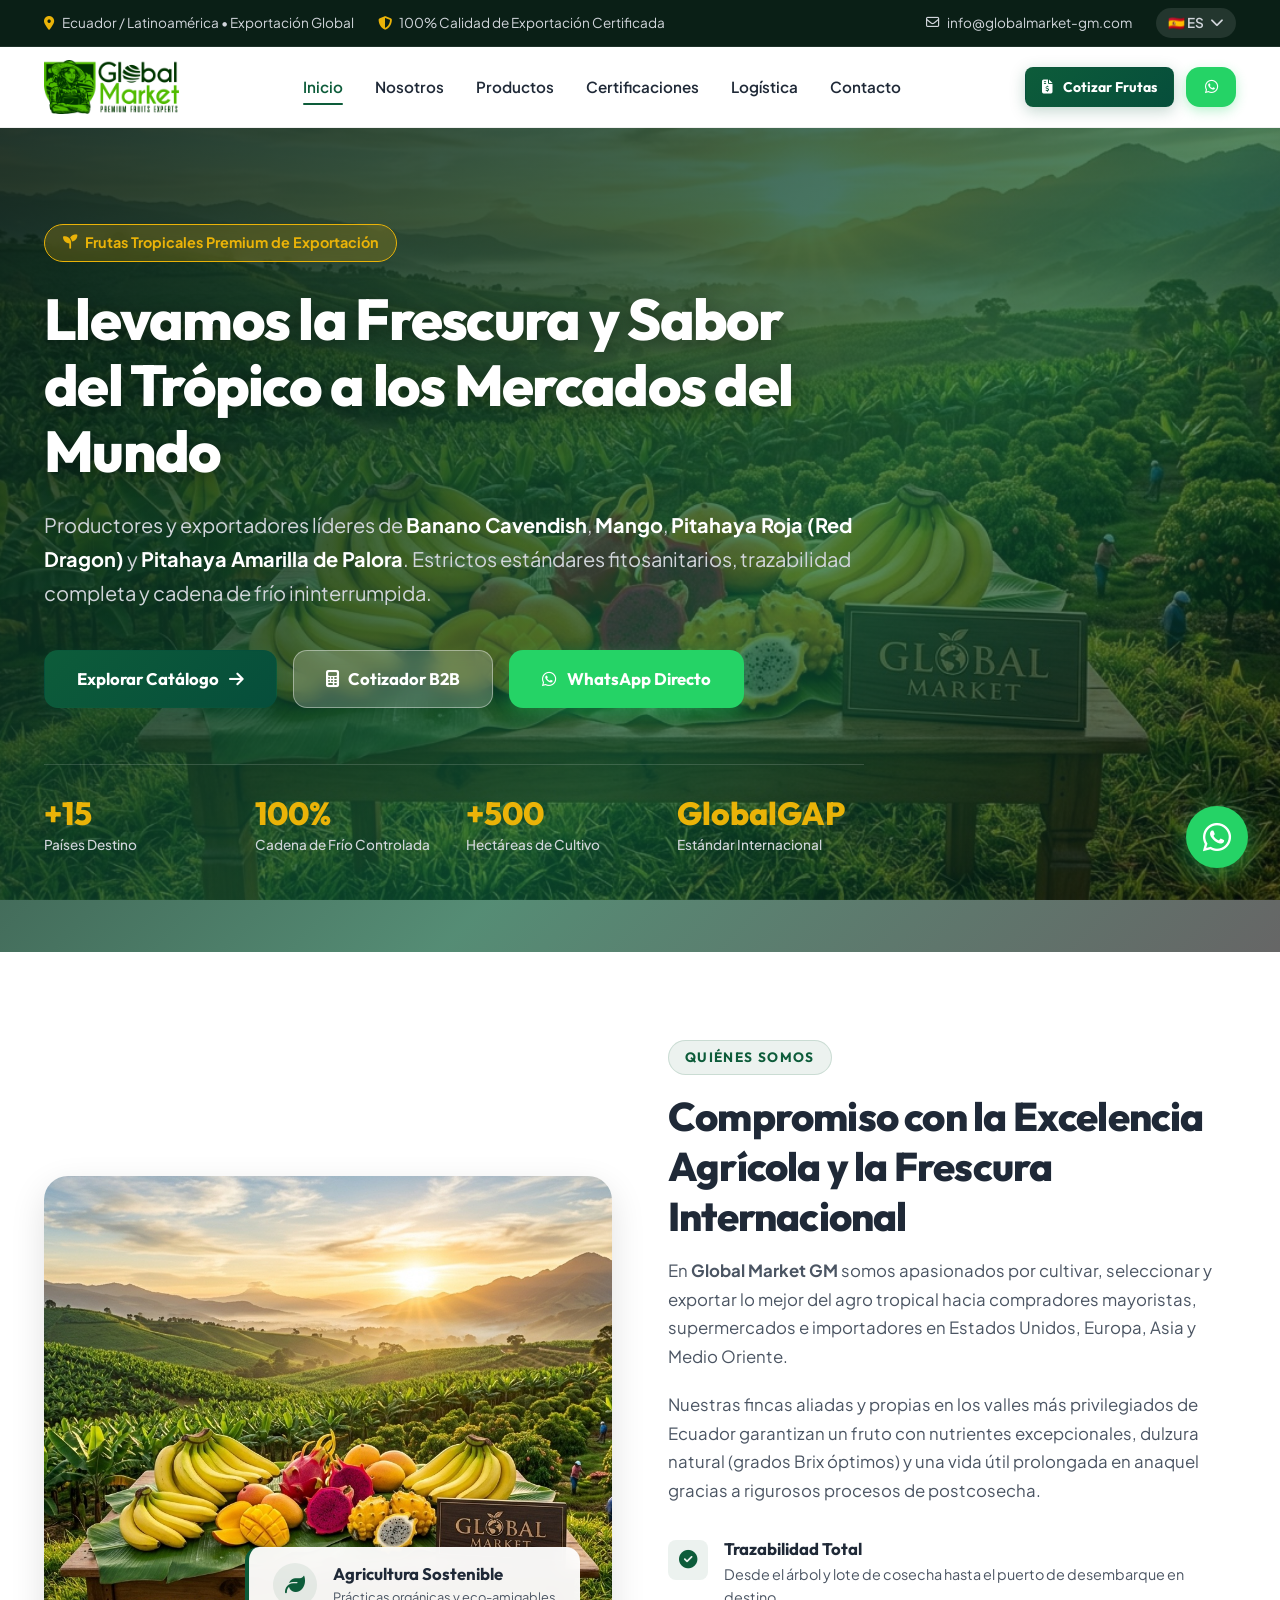
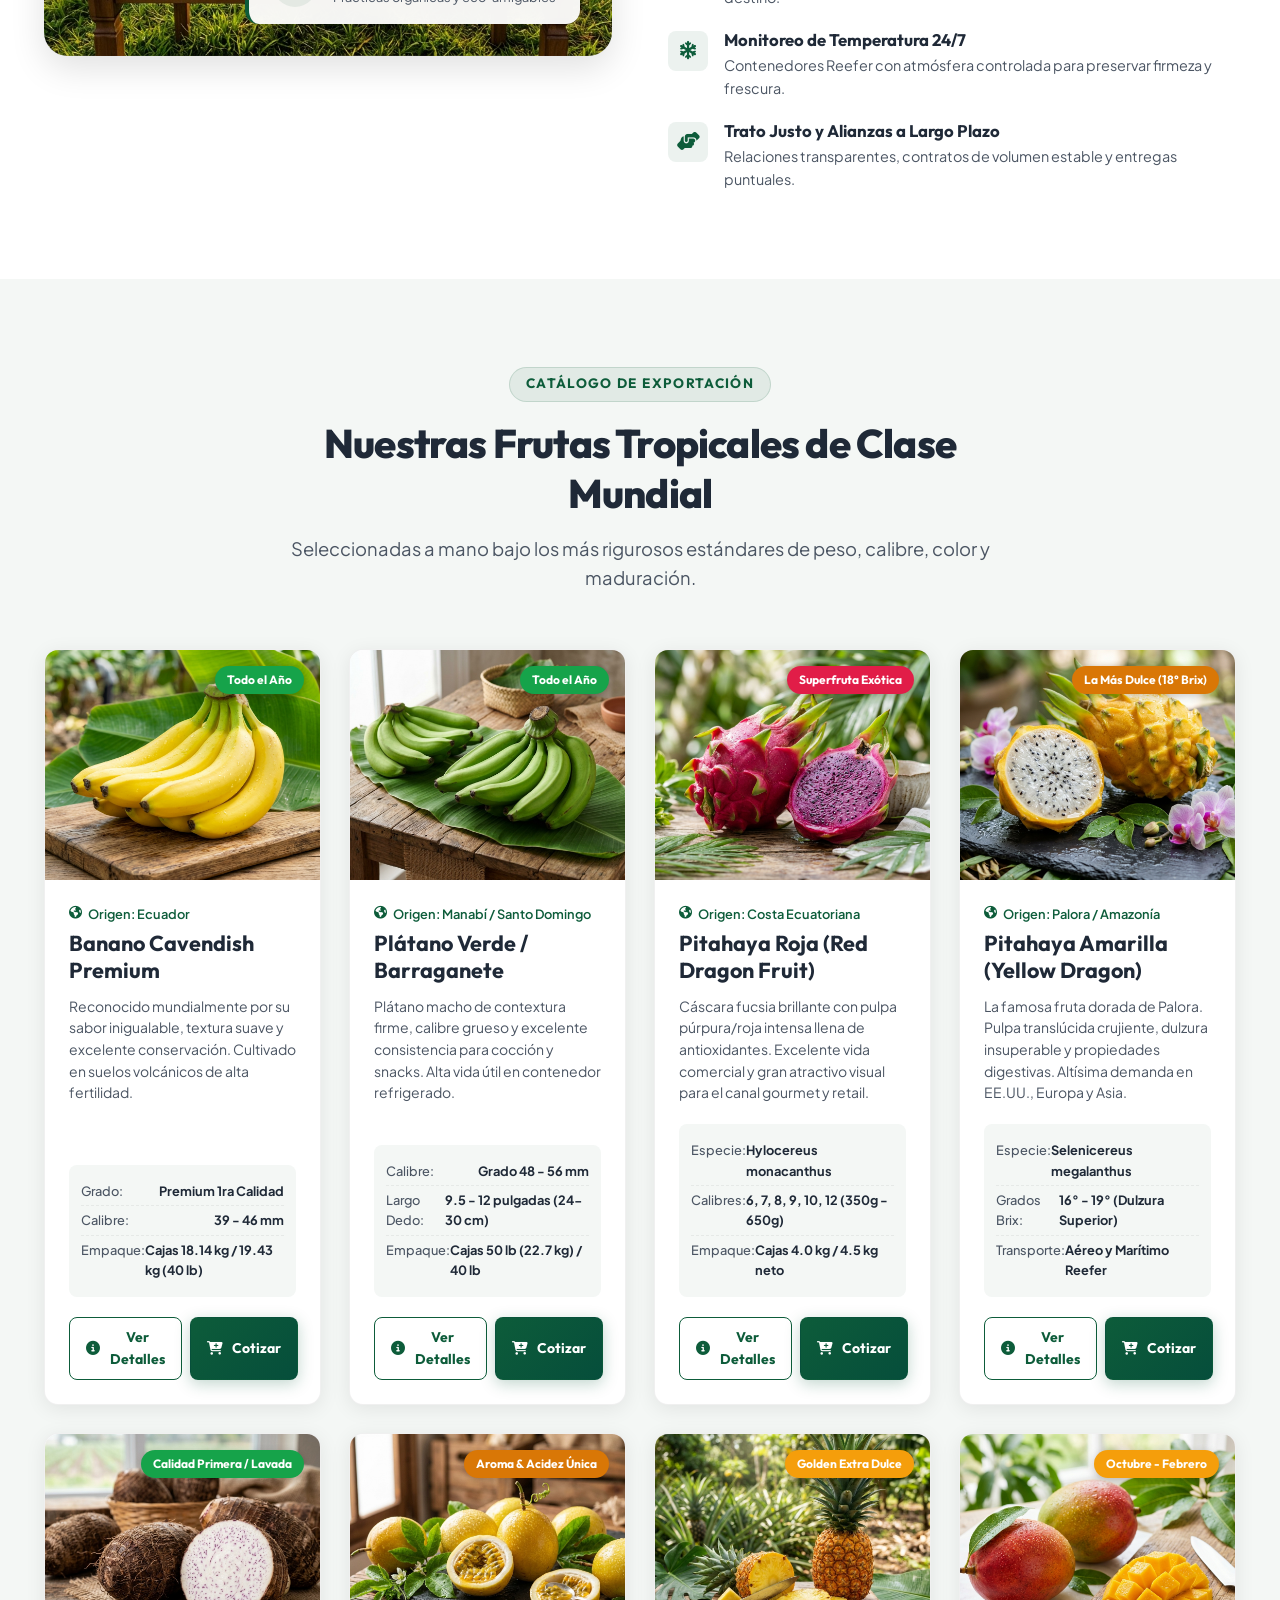
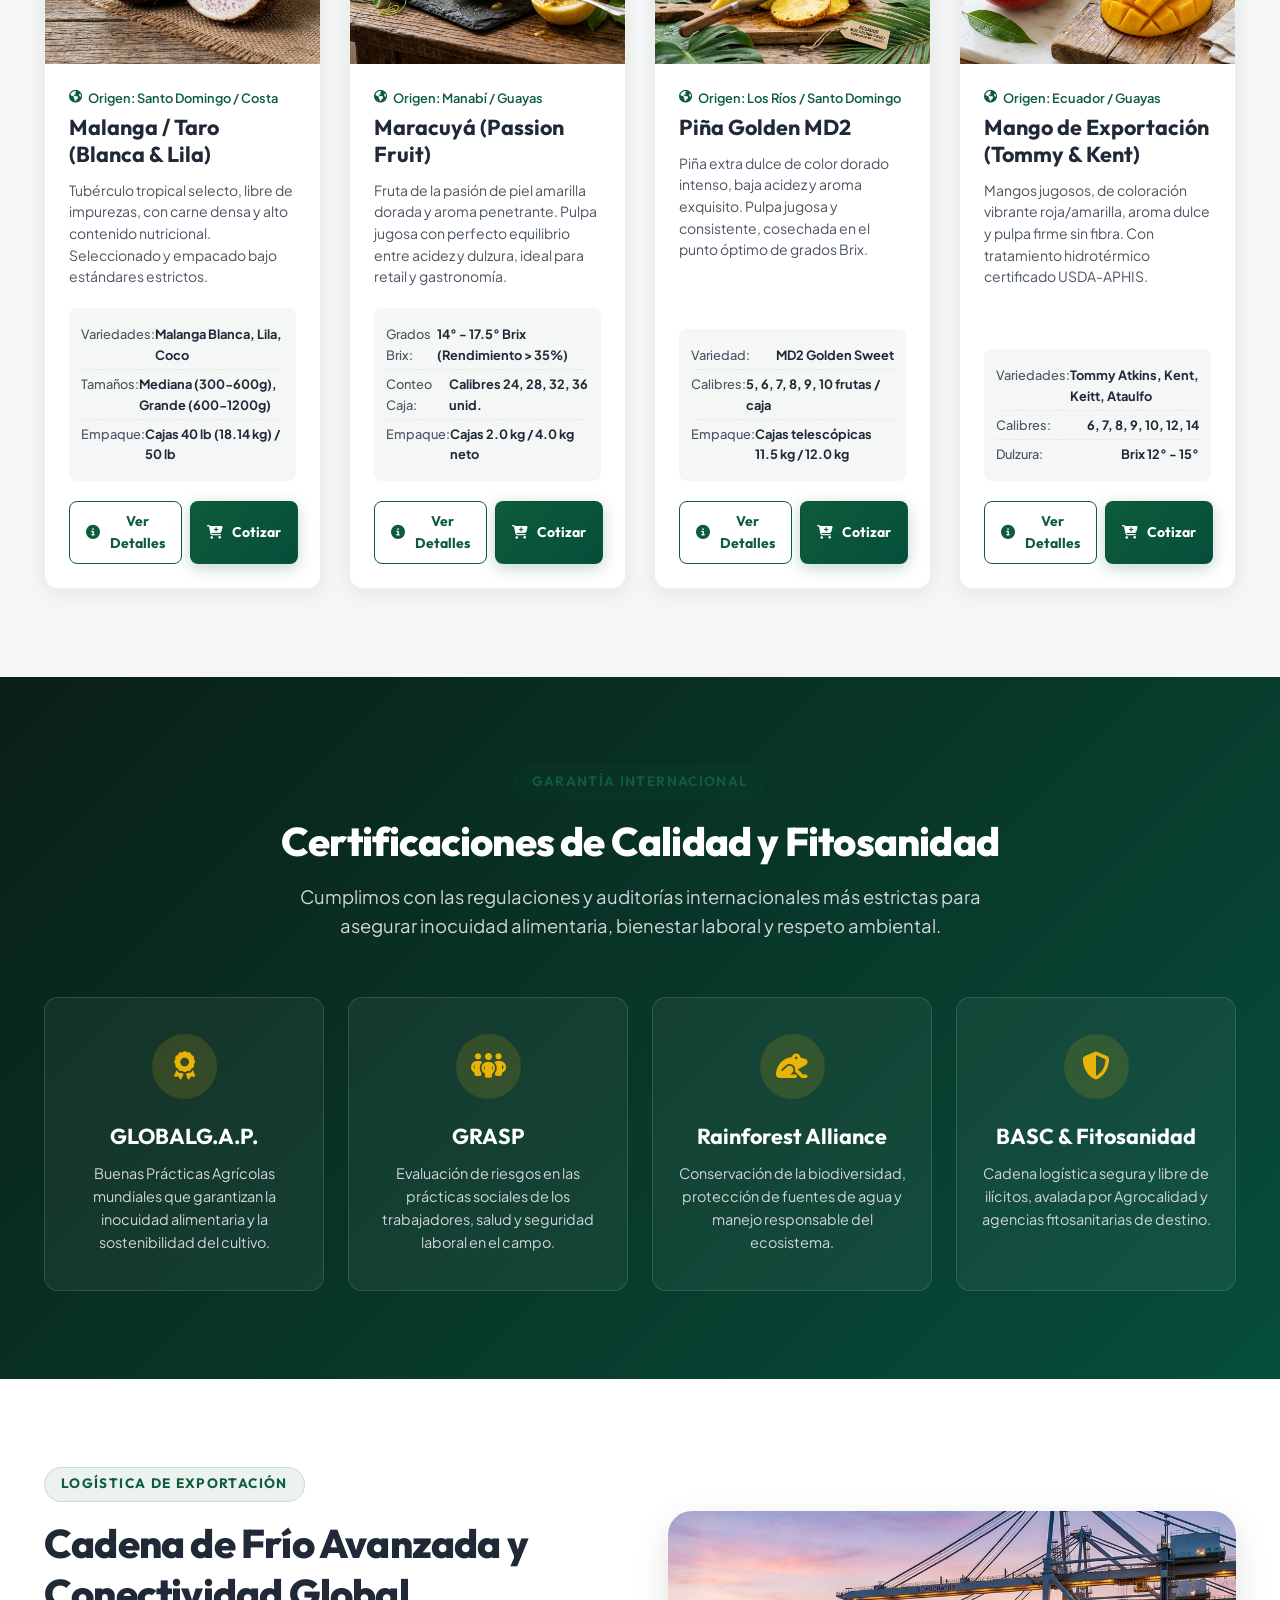
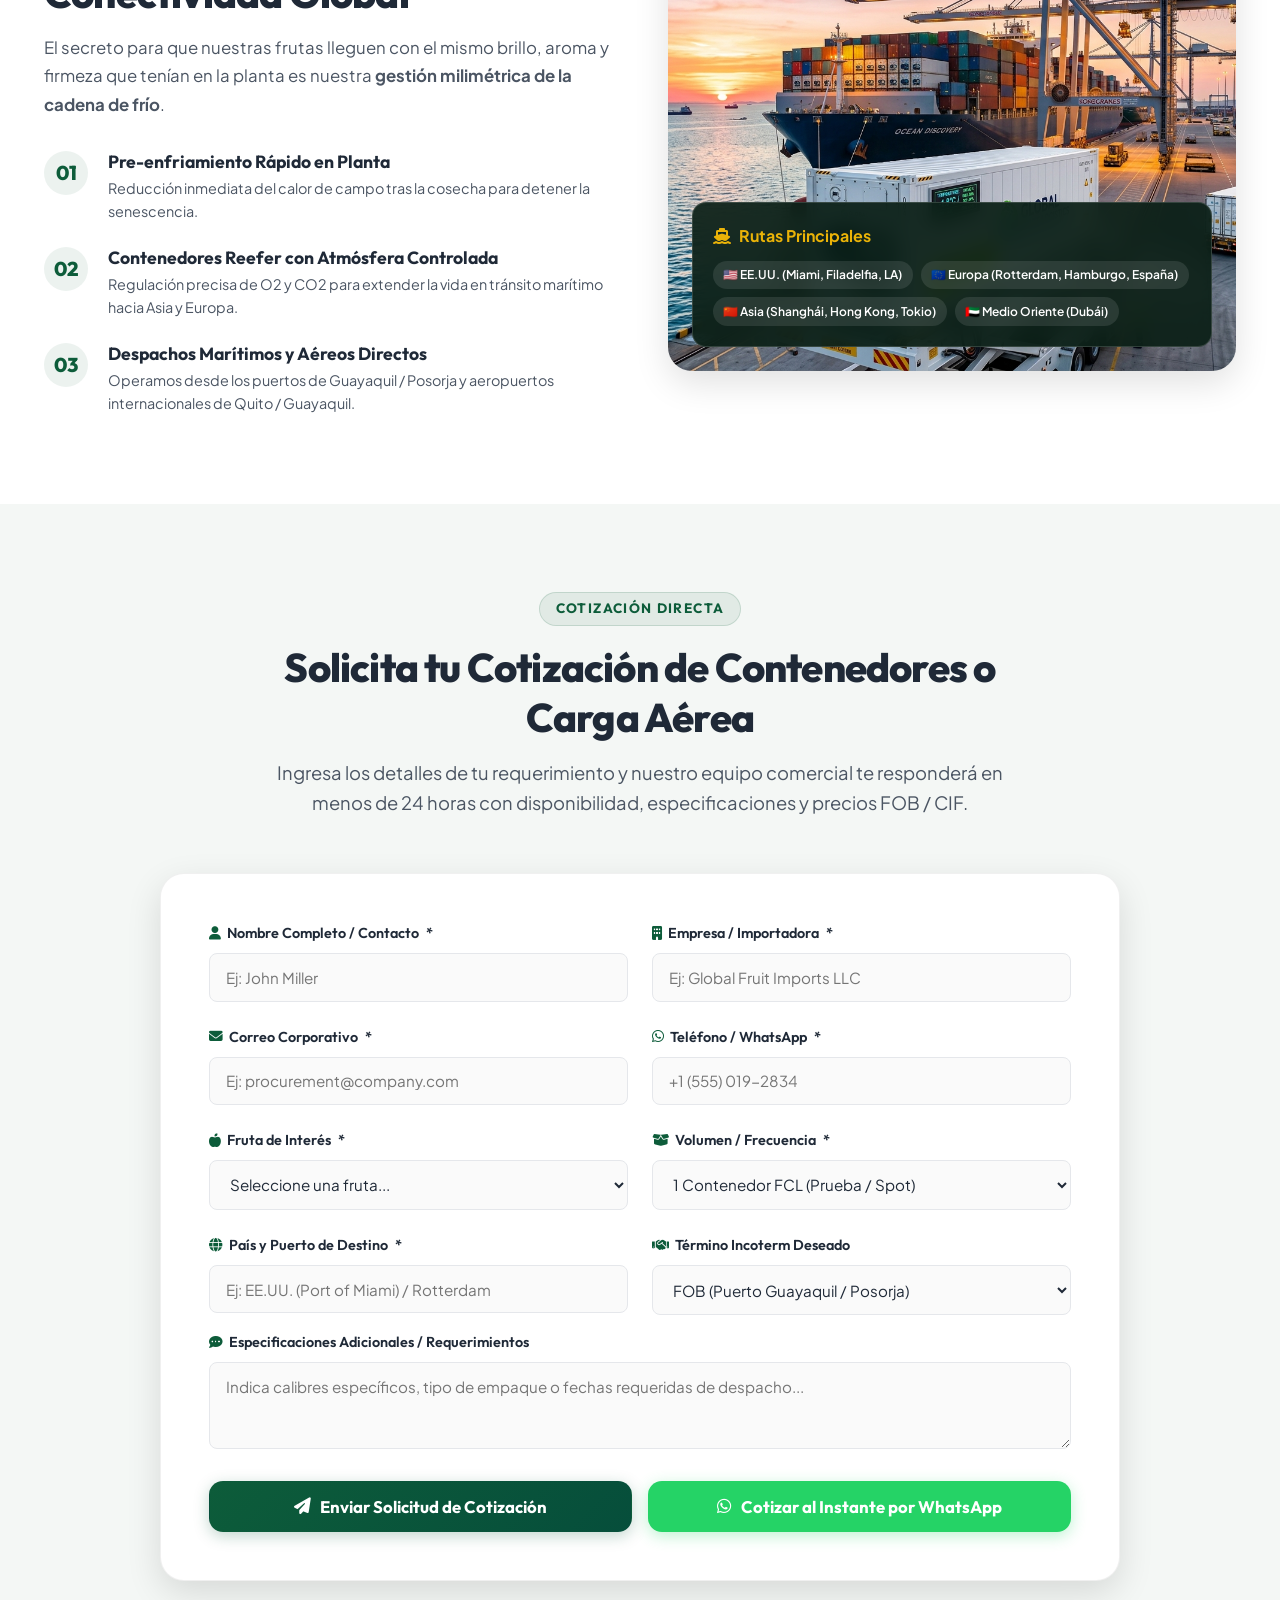
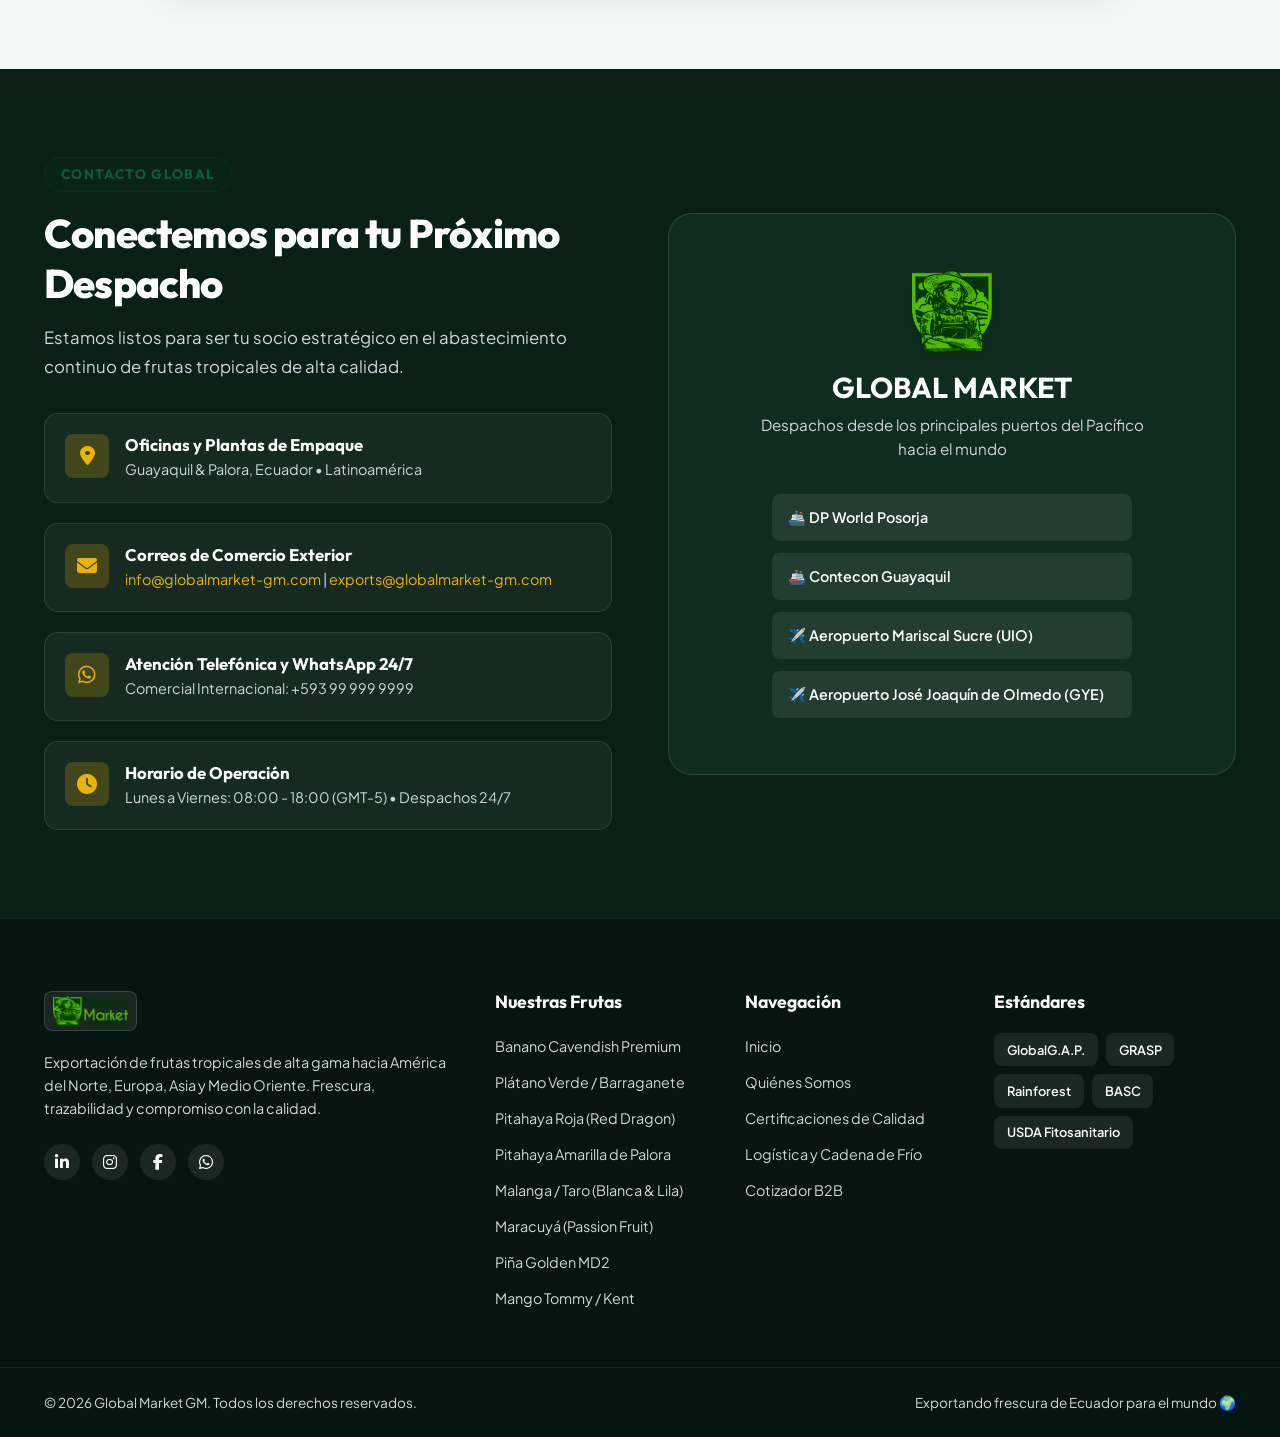
==== commit 69b7d5f7: "feat: Páginas dedicadas individuales para las 8 frutas de exportación con cabeceras de imagen, ficha" ====
--- a/index.html
+++ b/index.html
@@ -221,13 +221,13 @@
         <div class="products-grid">
           <!-- PRODUCT 1: BANANO -->
           <article class="product-card" id="card-banano">
-            <div class="product-img-box">
+            <a href="banano.html" class="product-img-box" aria-label="Ver detalles de Banano Cavendish">
               <img src="assets/images/banano.jpg?v=4" alt="Banano Cavendish de Exportación" class="product-img" loading="lazy">
               <span class="product-badge badge-green" data-i18n="badge_all_year">Todo el Año</span>
-            </div>
+            </a>
             <div class="product-body">
               <div class="product-origin"><i class="fa-solid fa-earth-americas"></i> <span data-i18n="origin_ecuador">Origen: Ecuador</span></div>
-              <h3 class="product-name" data-i18n="banano_name">Banano Cavendish Premium</h3>
+              <h3 class="product-name"><a href="banano.html" data-i18n="banano_name" style="color: inherit; text-decoration: none;">Banano Cavendish Premium</a></h3>
               <p class="product-summary" data-i18n="banano_desc">
                 Reconocido mundialmente por su sabor inigualable, textura suave y excelente conservación. Cultivado en suelos volcánicos de alta fertilidad.
               </p>
@@ -246,9 +246,9 @@
                 </div>
               </div>
               <div class="product-actions">
-                <button type="button" class="btn btn-outline-primary btn-sm btn-open-modal" data-product="banano">
-                  <i class="fa-solid fa-circle-info"></i> <span data-i18n="btn_specs">Ficha Técnica</span>
-                </button>
+                <a href="banano.html" class="btn btn-outline-primary btn-sm">
+                  <i class="fa-solid fa-circle-info"></i> <span data-i18n="btn_specs">Ver Detalles</span>
+                </a>
                 <a href="#cotizador" class="btn btn-primary btn-sm btn-select-product" data-fruit="Banano Cavendish">
                   <i class="fa-solid fa-cart-plus"></i> <span data-i18n="btn_quote_item">Cotizar</span>
                 </a>
@@ -258,13 +258,13 @@
 
           <!-- PRODUCT 2: PLÁTANO VERDE / BARRAGANETE -->
           <article class="product-card" id="card-platano">
-            <div class="product-img-box">
+            <a href="platano.html" class="product-img-box" aria-label="Ver detalles de Plátano Verde">
               <img src="assets/images/platano.jpg?v=4" alt="Plátano Verde Barraganete de Exportación" class="product-img" loading="lazy">
               <span class="product-badge badge-green" data-i18n="badge_all_year">Todo el Año</span>
-            </div>
+            </a>
             <div class="product-body">
               <div class="product-origin"><i class="fa-solid fa-earth-americas"></i> <span data-i18n="origin_manabi">Origen: Manabí / Santo Domingo</span></div>
-              <h3 class="product-name" data-i18n="platano_name">Plátano Verde / Barraganete</h3>
+              <h3 class="product-name"><a href="platano.html" data-i18n="platano_name" style="color: inherit; text-decoration: none;">Plátano Verde / Barraganete</a></h3>
               <p class="product-summary" data-i18n="platano_desc">
                 Plátano macho de contextura firme, calibre grueso y excelente consistencia para cocción y snacks. Alta vida útil en contenedor refrigerado.
               </p>
@@ -283,9 +283,9 @@
                 </div>
               </div>
               <div class="product-actions">
-                <button type="button" class="btn btn-outline-primary btn-sm btn-open-modal" data-product="platano">
-                  <i class="fa-solid fa-circle-info"></i> <span data-i18n="btn_specs">Ficha Técnica</span>
-                </button>
+                <a href="platano.html" class="btn btn-outline-primary btn-sm">
+                  <i class="fa-solid fa-circle-info"></i> <span data-i18n="btn_specs">Ver Detalles</span>
+                </a>
                 <a href="#cotizador" class="btn btn-primary btn-sm btn-select-product" data-fruit="Plátano Verde / Barraganete">
                   <i class="fa-solid fa-cart-plus"></i> <span data-i18n="btn_quote_item">Cotizar</span>
                 </a>
@@ -295,13 +295,13 @@
 
           <!-- PRODUCT 3: PITAHAYA RED DRAGON -->
           <article class="product-card" id="card-pitahaya-red">
-            <div class="product-img-box">
+            <a href="pitahaya-roja.html" class="product-img-box" aria-label="Ver detalles de Pitahaya Roja">
               <img src="assets/images/pitahaya-roja.jpg?v=4" alt="Pitahaya Roja Red Dragon Fruit" class="product-img" loading="lazy">
               <span class="product-badge badge-rose" data-i18n="badge_high_demand">Superfruta Exótica</span>
-            </div>
+            </a>
             <div class="product-body">
               <div class="product-origin"><i class="fa-solid fa-earth-americas"></i> <span data-i18n="origin_ecuador_costa">Origen: Costa Ecuatoriana</span></div>
-              <h3 class="product-name" data-i18n="pitared_name">Pitahaya Roja (Red Dragon Fruit)</h3>
+              <h3 class="product-name"><a href="pitahaya-roja.html" data-i18n="pitared_name" style="color: inherit; text-decoration: none;">Pitahaya Roja (Red Dragon Fruit)</a></h3>
               <p class="product-summary" data-i18n="pitared_desc">
                 Cáscara fucsia brillante con pulpa púrpura/roja intensa llena de antioxidantes. Excelente vida comercial y gran atractivo visual para el canal gourmet y retail.
               </p>
@@ -320,9 +320,9 @@
                 </div>
               </div>
               <div class="product-actions">
-                <button type="button" class="btn btn-outline-primary btn-sm btn-open-modal" data-product="pitahaya_roja">
-                  <i class="fa-solid fa-circle-info"></i> <span data-i18n="btn_specs">Ficha Técnica</span>
-                </button>
+                <a href="pitahaya-roja.html" class="btn btn-outline-primary btn-sm">
+                  <i class="fa-solid fa-circle-info"></i> <span data-i18n="btn_specs">Ver Detalles</span>
+                </a>
                 <a href="#cotizador" class="btn btn-primary btn-sm btn-select-product" data-fruit="Pitahaya Roja">
                   <i class="fa-solid fa-cart-plus"></i> <span data-i18n="btn_quote_item">Cotizar</span>
                 </a>
@@ -332,13 +332,13 @@
 
           <!-- PRODUCT 4: PITAHAYA YELLOW DRAGON -->
           <article class="product-card" id="card-pitahaya-yellow">
-            <div class="product-img-box">
+            <a href="pitahaya-amarilla.html" class="product-img-box" aria-label="Ver detalles de Pitahaya Amarilla">
               <img src="assets/images/pitahaya-amarilla.jpg?v=4" alt="Pitahaya Amarilla Yellow Dragon de Palora" class="product-img" loading="lazy">
               <span class="product-badge badge-gold" data-i18n="badge_sweetest">La Más Dulce (18° Brix)</span>
-            </div>
+            </a>
             <div class="product-body">
               <div class="product-origin"><i class="fa-solid fa-earth-americas"></i> <span data-i18n="origin_palora">Origen: Palora / Amazonía</span></div>
-              <h3 class="product-name" data-i18n="pitayellow_name">Pitahaya Amarilla (Yellow Dragon)</h3>
+              <h3 class="product-name"><a href="pitahaya-amarilla.html" data-i18n="pitayellow_name" style="color: inherit; text-decoration: none;">Pitahaya Amarilla (Yellow Dragon)</a></h3>
               <p class="product-summary" data-i18n="pitayellow_desc">
                 La famosa fruta dorada de Palora. Pulpa translúcida crujiente, dulzura insuperable y propiedades digestivas. Altísima demanda en EE.UU., Europa y Asia.
               </p>
@@ -357,9 +357,9 @@
                 </div>
               </div>
               <div class="product-actions">
-                <button type="button" class="btn btn-outline-primary btn-sm btn-open-modal" data-product="pitahaya_amarilla">
-                  <i class="fa-solid fa-circle-info"></i> <span data-i18n="btn_specs">Ficha Técnica</span>
-                </button>
+                <a href="pitahaya-amarilla.html" class="btn btn-outline-primary btn-sm">
+                  <i class="fa-solid fa-circle-info"></i> <span data-i18n="btn_specs">Ver Detalles</span>
+                </a>
                 <a href="#cotizador" class="btn btn-primary btn-sm btn-select-product" data-fruit="Pitahaya Amarilla">
                   <i class="fa-solid fa-cart-plus"></i> <span data-i18n="btn_quote_item">Cotizar</span>
                 </a>
@@ -369,13 +369,13 @@
 
           <!-- PRODUCT 5: MALANGA / TARO -->
           <article class="product-card" id="card-malanga">
-            <div class="product-img-box">
+            <a href="malanga.html" class="product-img-box" aria-label="Ver detalles de Malanga">
               <img src="assets/images/malanga.jpg?v=4" alt="Malanga y Taro de Exportación" class="product-img" loading="lazy">
               <span class="product-badge badge-green" data-i18n="badge_tubers">Calidad Primera / Lavada</span>
-            </div>
+            </a>
             <div class="product-body">
               <div class="product-origin"><i class="fa-solid fa-earth-americas"></i> <span data-i18n="origin_santodomingo">Origen: Santo Domingo / Costa</span></div>
-              <h3 class="product-name" data-i18n="malanga_name">Malanga / Taro (Blanca & Lila)</h3>
+              <h3 class="product-name"><a href="malanga.html" data-i18n="malanga_name" style="color: inherit; text-decoration: none;">Malanga / Taro (Blanca & Lila)</a></h3>
               <p class="product-summary" data-i18n="malanga_desc">
                 Tubérculo tropical selecto, libre de impurezas, con carne densa y alto contenido nutricional. Seleccionado y empacado bajo estándares estrictos.
               </p>
@@ -394,9 +394,9 @@
                 </div>
               </div>
               <div class="product-actions">
-                <button type="button" class="btn btn-outline-primary btn-sm btn-open-modal" data-product="malanga">
-                  <i class="fa-solid fa-circle-info"></i> <span data-i18n="btn_specs">Ficha Técnica</span>
-                </button>
+                <a href="malanga.html" class="btn btn-outline-primary btn-sm">
+                  <i class="fa-solid fa-circle-info"></i> <span data-i18n="btn_specs">Ver Detalles</span>
+                </a>
                 <a href="#cotizador" class="btn btn-primary btn-sm btn-select-product" data-fruit="Malanga / Taro">
                   <i class="fa-solid fa-cart-plus"></i> <span data-i18n="btn_quote_item">Cotizar</span>
                 </a>
@@ -406,13 +406,13 @@
 
           <!-- PRODUCT 6: MARACUYÁ -->
           <article class="product-card" id="card-maracuya">
-            <div class="product-img-box">
+            <a href="maracuya.html" class="product-img-box" aria-label="Ver detalles de Maracuyá">
               <img src="assets/images/maracuya.jpg?v=4" alt="Maracuyá Passion Fruit de Exportación" class="product-img" loading="lazy">
               <span class="product-badge badge-gold" data-i18n="badge_gourmet">Aroma & Acidez Única</span>
-            </div>
+            </a>
             <div class="product-body">
               <div class="product-origin"><i class="fa-solid fa-earth-americas"></i> <span data-i18n="origin_manabi">Origen: Manabí / Guayas</span></div>
-              <h3 class="product-name" data-i18n="maracuya_name">Maracuyá (Passion Fruit)</h3>
+              <h3 class="product-name"><a href="maracuya.html" data-i18n="maracuya_name" style="color: inherit; text-decoration: none;">Maracuyá (Passion Fruit)</a></h3>
               <p class="product-summary" data-i18n="maracuya_desc">
                 Fruta de la pasión de piel amarilla dorada y aroma penetrante. Pulpa jugosa con perfecto equilibrio entre acidez y dulzura, ideal para retail y gastronomía.
               </p>
@@ -431,9 +431,9 @@
                 </div>
               </div>
               <div class="product-actions">
-                <button type="button" class="btn btn-outline-primary btn-sm btn-open-modal" data-product="maracuya">
-                  <i class="fa-solid fa-circle-info"></i> <span data-i18n="btn_specs">Ficha Técnica</span>
-                </button>
+                <a href="maracuya.html" class="btn btn-outline-primary btn-sm">
+                  <i class="fa-solid fa-circle-info"></i> <span data-i18n="btn_specs">Ver Detalles</span>
+                </a>
                 <a href="#cotizador" class="btn btn-primary btn-sm btn-select-product" data-fruit="Maracuyá">
                   <i class="fa-solid fa-cart-plus"></i> <span data-i18n="btn_quote_item">Cotizar</span>
                 </a>
@@ -443,13 +443,13 @@
 
           <!-- PRODUCT 7: PIÑA GOLDEN MD2 -->
           <article class="product-card" id="card-pina">
-            <div class="product-img-box">
+            <a href="pina.html" class="product-img-box" aria-label="Ver detalles de Piña Golden">
               <img src="assets/images/pina.jpg?v=4" alt="Piña Golden MD2 de Exportación" class="product-img" loading="lazy">
               <span class="product-badge badge-amber" data-i18n="badge_premium_sweet">Golden Extra Dulce</span>
-            </div>
+            </a>
             <div class="product-body">
               <div class="product-origin"><i class="fa-solid fa-earth-americas"></i> <span data-i18n="origin_losrios">Origen: Los Ríos / Santo Domingo</span></div>
-              <h3 class="product-name" data-i18n="pina_name">Piña Golden MD2</h3>
+              <h3 class="product-name"><a href="pina.html" data-i18n="pina_name" style="color: inherit; text-decoration: none;">Piña Golden MD2</a></h3>
               <p class="product-summary" data-i18n="pina_desc">
                 Piña extra dulce de color dorado intenso, baja acidez y aroma exquisito. Pulpa jugosa y consistente, cosechada en el punto óptimo de grados Brix.
               </p>
@@ -468,9 +468,9 @@
                 </div>
               </div>
               <div class="product-actions">
-                <button type="button" class="btn btn-outline-primary btn-sm btn-open-modal" data-product="pina">
-                  <i class="fa-solid fa-circle-info"></i> <span data-i18n="btn_specs">Ficha Técnica</span>
-                </button>
+                <a href="pina.html" class="btn btn-outline-primary btn-sm">
+                  <i class="fa-solid fa-circle-info"></i> <span data-i18n="btn_specs">Ver Detalles</span>
+                </a>
                 <a href="#cotizador" class="btn btn-primary btn-sm btn-select-product" data-fruit="Piña Golden MD2">
                   <i class="fa-solid fa-cart-plus"></i> <span data-i18n="btn_quote_item">Cotizar</span>
                 </a>
@@ -480,13 +480,13 @@
 
           <!-- PRODUCT 8: MANGO -->
           <article class="product-card" id="card-mango">
-            <div class="product-img-box">
+            <a href="mango.html" class="product-img-box" aria-label="Ver detalles de Mango">
               <img src="assets/images/mango.jpg?v=4" alt="Mango de Exportación Tommy Atkins y Kent" class="product-img" loading="lazy">
               <span class="product-badge badge-amber" data-i18n="badge_season_mango">Octubre - Febrero</span>
-            </div>
+            </a>
             <div class="product-body">
               <div class="product-origin"><i class="fa-solid fa-earth-americas"></i> <span data-i18n="origin_ecuador">Origen: Ecuador / Guayas</span></div>
-              <h3 class="product-name" data-i18n="mango_name">Mango de Exportación (Tommy & Kent)</h3>
+              <h3 class="product-name"><a href="mango.html" data-i18n="mango_name" style="color: inherit; text-decoration: none;">Mango de Exportación (Tommy & Kent)</a></h3>
               <p class="product-summary" data-i18n="mango_desc">
                 Mangos jugosos, de coloración vibrante roja/amarilla, aroma dulce y pulpa firme sin fibra. Con tratamiento hidrotérmico certificado USDA-APHIS.
               </p>
@@ -505,9 +505,9 @@
                 </div>
               </div>
               <div class="product-actions">
-                <button type="button" class="btn btn-outline-primary btn-sm btn-open-modal" data-product="mango">
-                  <i class="fa-solid fa-circle-info"></i> <span data-i18n="btn_specs">Ficha Técnica</span>
-                </button>
+                <a href="mango.html" class="btn btn-outline-primary btn-sm">
+                  <i class="fa-solid fa-circle-info"></i> <span data-i18n="btn_specs">Ver Detalles</span>
+                </a>
                 <a href="#cotizador" class="btn btn-primary btn-sm btn-select-product" data-fruit="Mango Tommy/Kent">
                   <i class="fa-solid fa-cart-plus"></i> <span data-i18n="btn_quote_item">Cotizar</span>
                 </a>
--- a/styles.css
+++ b/styles.css
@@ -1251,6 +1251,189 @@
   justify-content: center;
   font-size: 1.1rem;
   color: var(--text-muted);
+}
+
+/* ==========================================================================
+   PRODUCT DETAIL PAGES STYLES
+   ========================================================================== */
+.product-hero {
+  position: relative;
+  min-height: 48vh;
+  display: flex;
+  align-items: center;
+  background-size: cover;
+  background-position: center center;
+  color: var(--text-white);
+  padding: 5rem 0 3.5rem 0;
+}
+
+.product-hero-banano { background-image: linear-gradient(135deg, rgba(6, 21, 15, 0.88), rgba(13, 92, 58, 0.75)), url('assets/images/banano.jpg?v=4'); }
+.product-hero-platano { background-image: linear-gradient(135deg, rgba(6, 21, 15, 0.88), rgba(13, 92, 58, 0.75)), url('assets/images/platano.jpg?v=4'); }
+.product-hero-pitared { background-image: linear-gradient(135deg, rgba(6, 21, 15, 0.88), rgba(190, 24, 93, 0.75)), url('assets/images/pitahaya-roja.jpg?v=4'); }
+.product-hero-pitayellow { background-image: linear-gradient(135deg, rgba(6, 21, 15, 0.88), rgba(217, 119, 6, 0.75)), url('assets/images/pitahaya-amarilla.jpg?v=4'); }
+.product-hero-malanga { background-image: linear-gradient(135deg, rgba(6, 21, 15, 0.88), rgba(74, 85, 104, 0.75)), url('assets/images/malanga.jpg?v=4'); }
+.product-hero-maracuya { background-image: linear-gradient(135deg, rgba(6, 21, 15, 0.88), rgba(202, 138, 4, 0.75)), url('assets/images/maracuya.jpg?v=4'); }
+.product-hero-pina { background-image: linear-gradient(135deg, rgba(6, 21, 15, 0.88), rgba(217, 119, 6, 0.75)), url('assets/images/pina.jpg?v=4'); }
+.product-hero-mango { background-image: linear-gradient(135deg, rgba(6, 21, 15, 0.88), rgba(217, 119, 6, 0.75)), url('assets/images/mango.jpg?v=4'); }
+
+.breadcrumbs {
+  display: flex;
+  align-items: center;
+  gap: 0.5rem;
+  font-size: 0.9rem;
+  margin-bottom: 1rem;
+  color: var(--text-white-muted);
+}
+
+.breadcrumbs a {
+  color: var(--accent-gold);
+  transition: var(--transition);
+}
+
+.breadcrumbs a:hover {
+  text-decoration: underline;
+}
+
+.product-detail-grid {
+  display: grid;
+  grid-template-columns: 1.1fr 0.9fr;
+  gap: 3.5rem;
+  align-items: start;
+}
+
+.detail-gallery-box {
+  border-radius: var(--radius-md);
+  overflow: hidden;
+  box-shadow: var(--shadow-lg);
+  border: 1px solid var(--border-light);
+  background: #FFFFFF;
+}
+
+.detail-main-img {
+  width: 100%;
+  height: 440px;
+  object-fit: cover;
+  display: block;
+}
+
+.specs-table-card {
+  background: #FFFFFF;
+  border-radius: var(--radius-md);
+  box-shadow: var(--shadow-md);
+  border: 1px solid var(--border-light);
+  overflow: hidden;
+  margin-bottom: 2rem;
+}
+
+.specs-table-header {
+  background: var(--bg-dark);
+  color: #FFFFFF;
+  padding: 1.25rem 1.75rem;
+  display: flex;
+  align-items: center;
+  justify-content: space-between;
+}
+
+.specs-table-header h3 {
+  font-size: 1.25rem;
+  margin: 0;
+  display: flex;
+  align-items: center;
+  gap: 0.6rem;
+}
+
+.specs-full-table {
+  width: 100%;
+  border-collapse: collapse;
+}
+
+.specs-full-table tr {
+  border-bottom: 1px solid var(--border-light);
+}
+
+.specs-full-table tr:last-child {
+  border-bottom: none;
+}
+
+.specs-full-table tr:nth-child(even) {
+  background-color: var(--bg-light);
+}
+
+.specs-full-table th {
+  padding: 0.9rem 1.5rem;
+  text-align: left;
+  font-weight: 700;
+  color: var(--primary-dark);
+  width: 38%;
+  font-size: 0.95rem;
+}
+
+.specs-full-table td {
+  padding: 0.9rem 1.5rem;
+  color: var(--text-main);
+  font-size: 0.95rem;
+}
+
+.nutrition-grid {
+  display: grid;
+  grid-template-columns: repeat(4, 1fr);
+  gap: 1.25rem;
+  margin-top: 1.5rem;
+}
+
+.nutrition-card {
+  background: #FFFFFF;
+  padding: 1.25rem;
+  border-radius: var(--radius-sm);
+  border: 1px solid var(--border-light);
+  text-align: center;
+  box-shadow: var(--shadow-sm);
+  transition: var(--transition);
+}
+
+.nutrition-card:hover {
+  transform: translateY(-4px);
+  box-shadow: var(--shadow-md);
+  border-color: var(--primary-light);
+}
+
+.nutrition-card .nutri-icon {
+  font-size: 1.75rem;
+  color: var(--primary);
+  margin-bottom: 0.5rem;
+}
+
+.nutrition-card h4 {
+  font-size: 1.1rem;
+  font-weight: 700;
+  margin-bottom: 0.25rem;
+}
+
+.nutrition-card p {
+  font-size: 0.85rem;
+  color: var(--text-muted);
+}
+
+.other-fruits-strip {
+  background: var(--bg-light);
+  padding: 4.5rem 0;
+  border-top: 1px solid var(--border-light);
+}
+
+@media (max-width: 992px) {
+  .product-detail-grid {
+    grid-template-columns: 1fr;
+    gap: 2.5rem;
+  }
+  .nutrition-grid {
+    grid-template-columns: repeat(2, 1fr);
+  }
+}
+
+@media (max-width: 576px) {
+  .nutrition-grid {
+    grid-template-columns: 1fr;
+  }
 }
 
 .modal-close:hover {
@@ -1524,4 +1707,49 @@
   .footer-container {
     grid-template-columns: 1fr;
   }
-}
+  .footer-container {
+    grid-template-columns: 1fr;
+  }
+}
+
+/* Related Fruits Cards */
+.related-fruit-card {
+  display: flex;
+  align-items: center;
+  gap: 1rem;
+  background: #FFFFFF;
+  padding: 0.85rem;
+  border-radius: var(--radius-sm);
+  border: 1px solid var(--border-light);
+  box-shadow: var(--shadow-sm);
+  text-decoration: none;
+  color: var(--text-main);
+  transition: var(--transition);
+}
+
+.related-fruit-card:hover {
+  transform: translateY(-3px);
+  box-shadow: var(--shadow-md);
+  border-color: var(--primary-light);
+}
+
+.related-fruit-card img {
+  width: 70px;
+  height: 70px;
+  border-radius: var(--radius-sm);
+  object-fit: cover;
+}
+
+.related-fruit-card .related-fruit-info h4 {
+  font-size: 0.95rem;
+  font-weight: 700;
+  margin-bottom: 0.2rem;
+  color: var(--text-main);
+}
+
+.related-fruit-card .related-fruit-info span {
+  font-size: 0.8rem;
+  color: var(--primary);
+  font-weight: 600;
+}
+
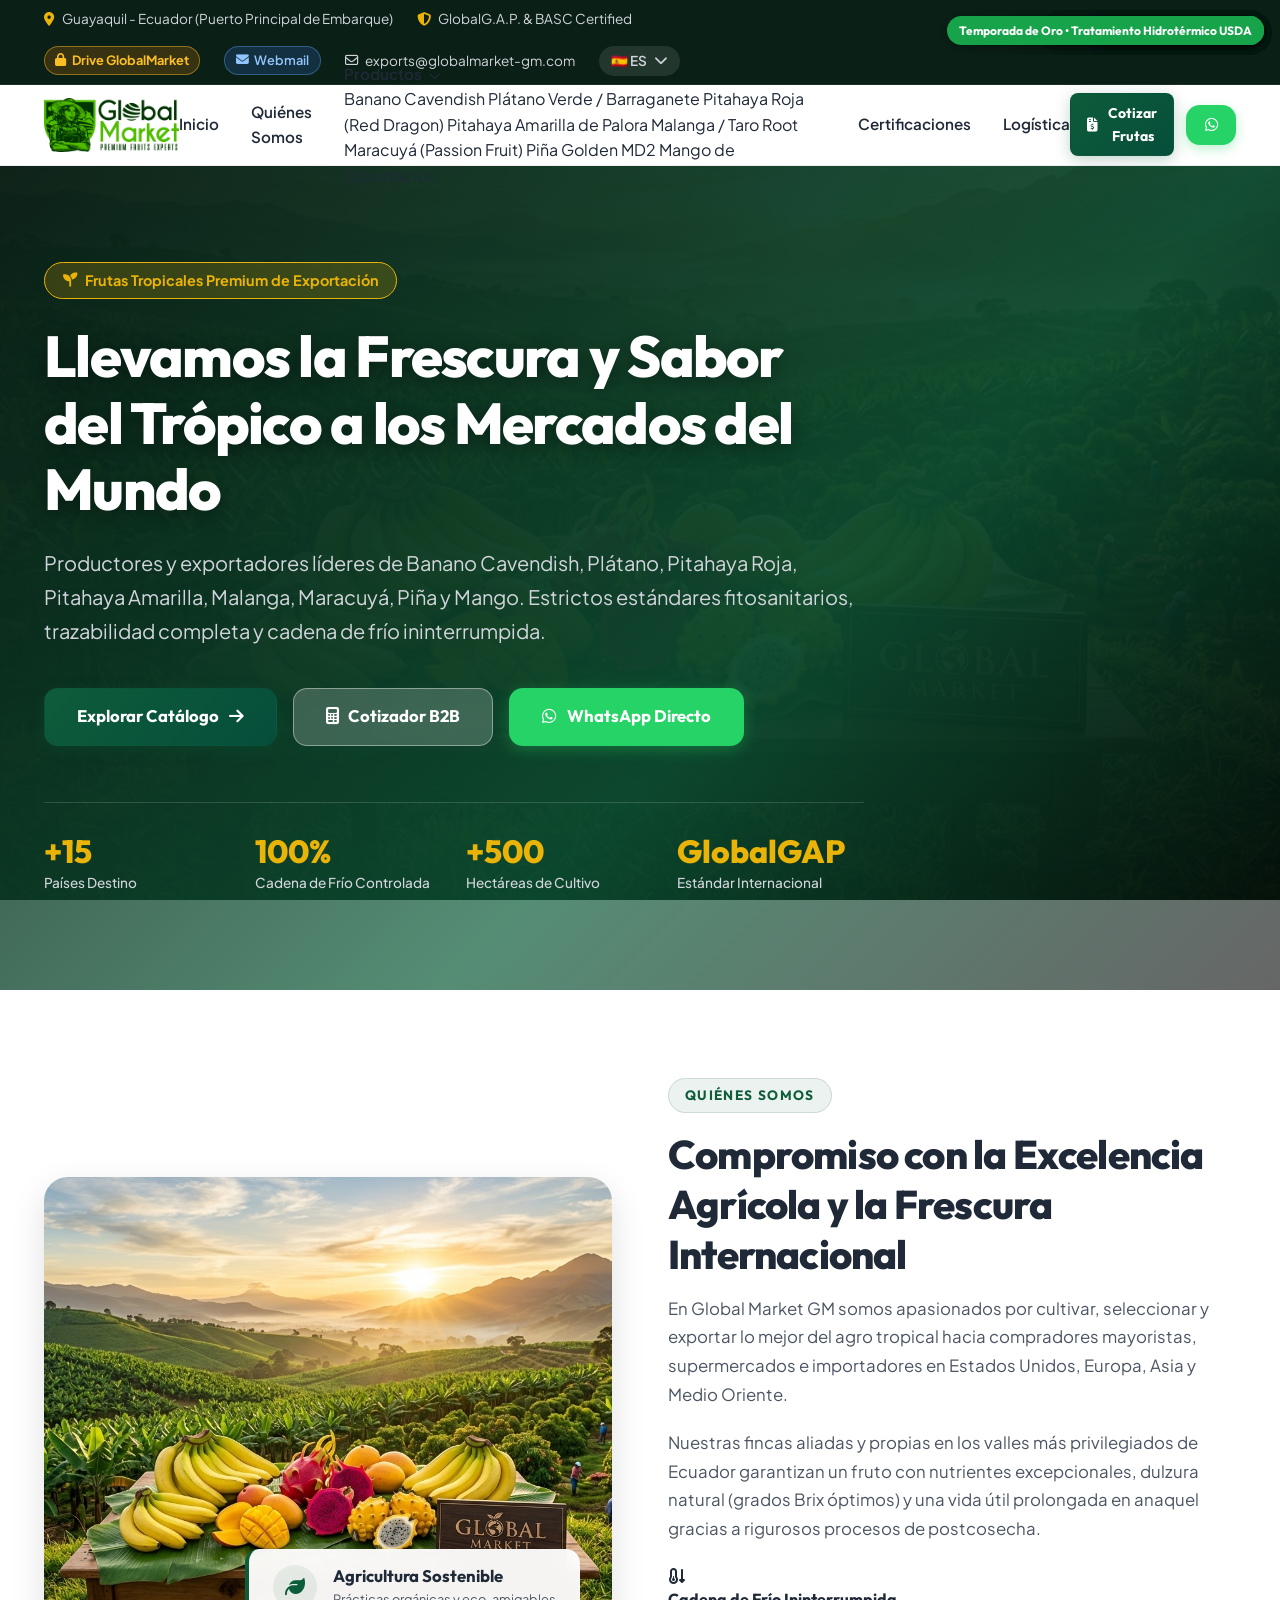
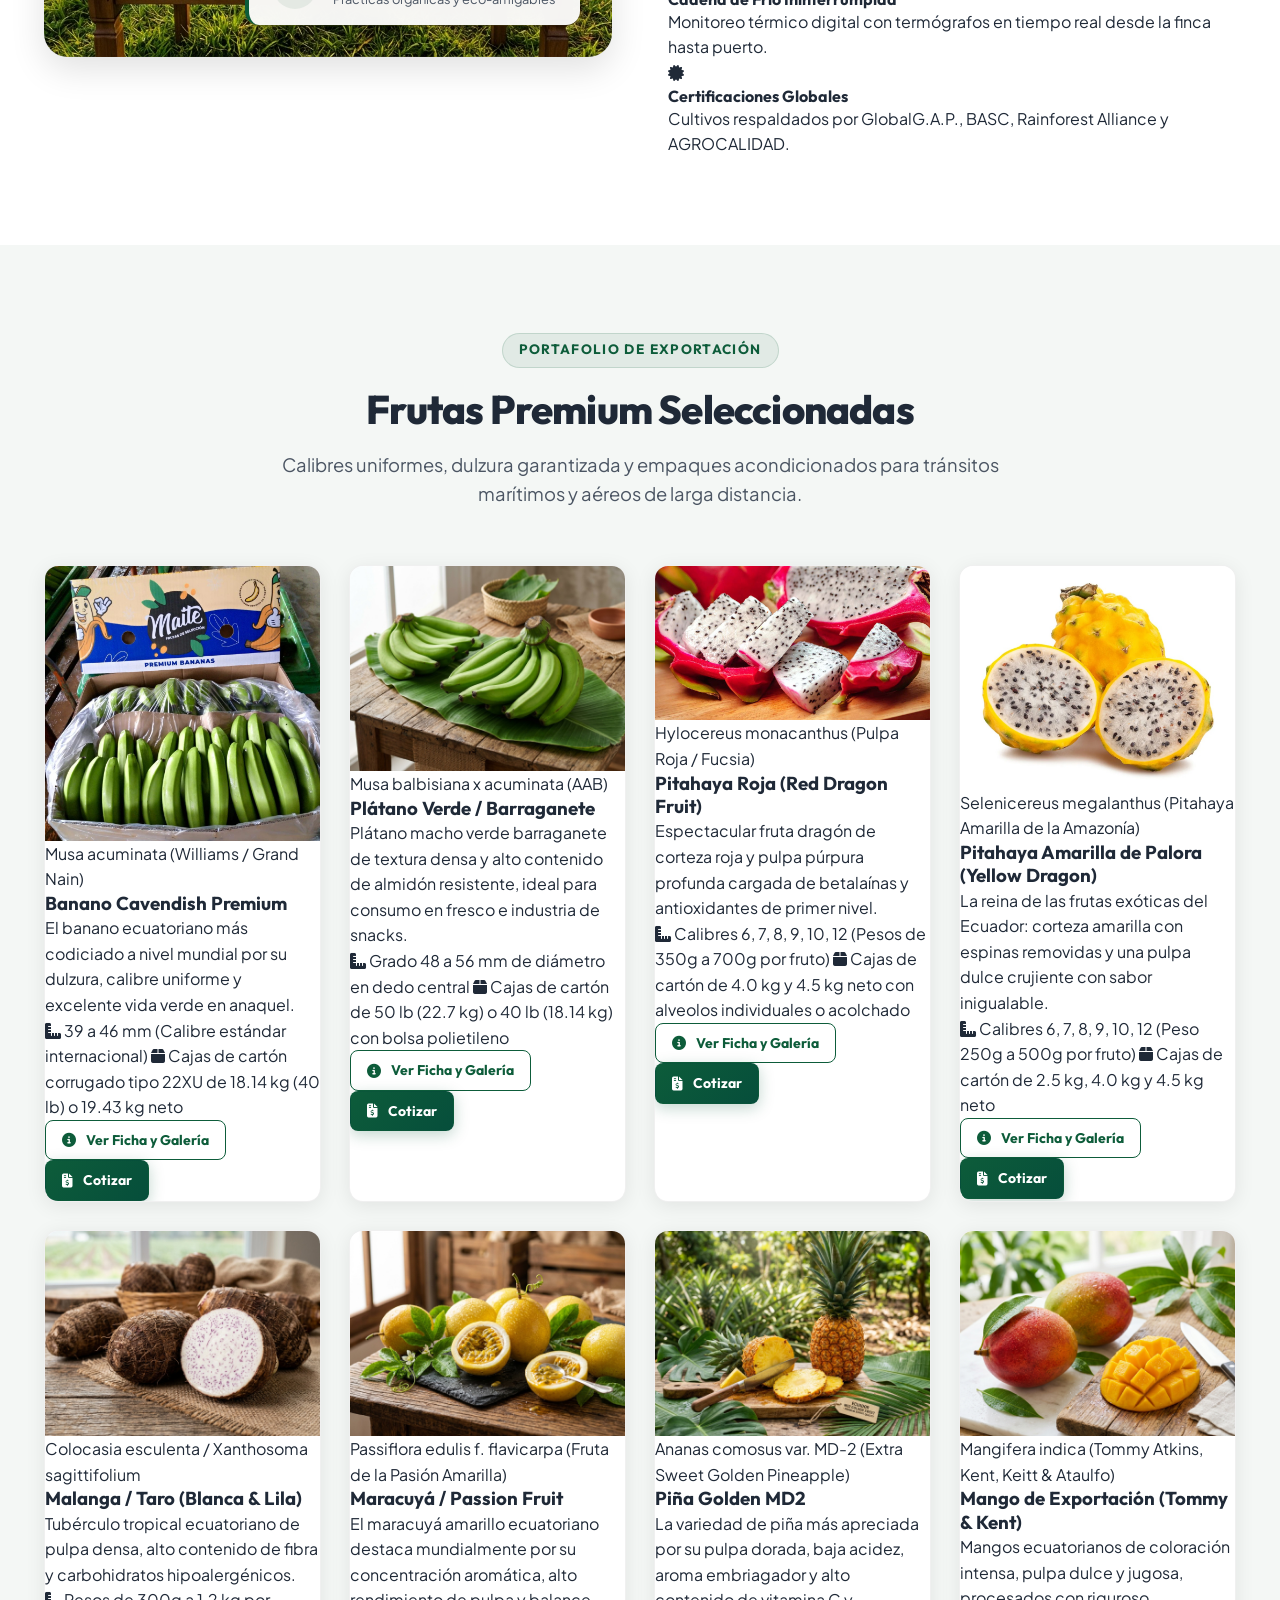
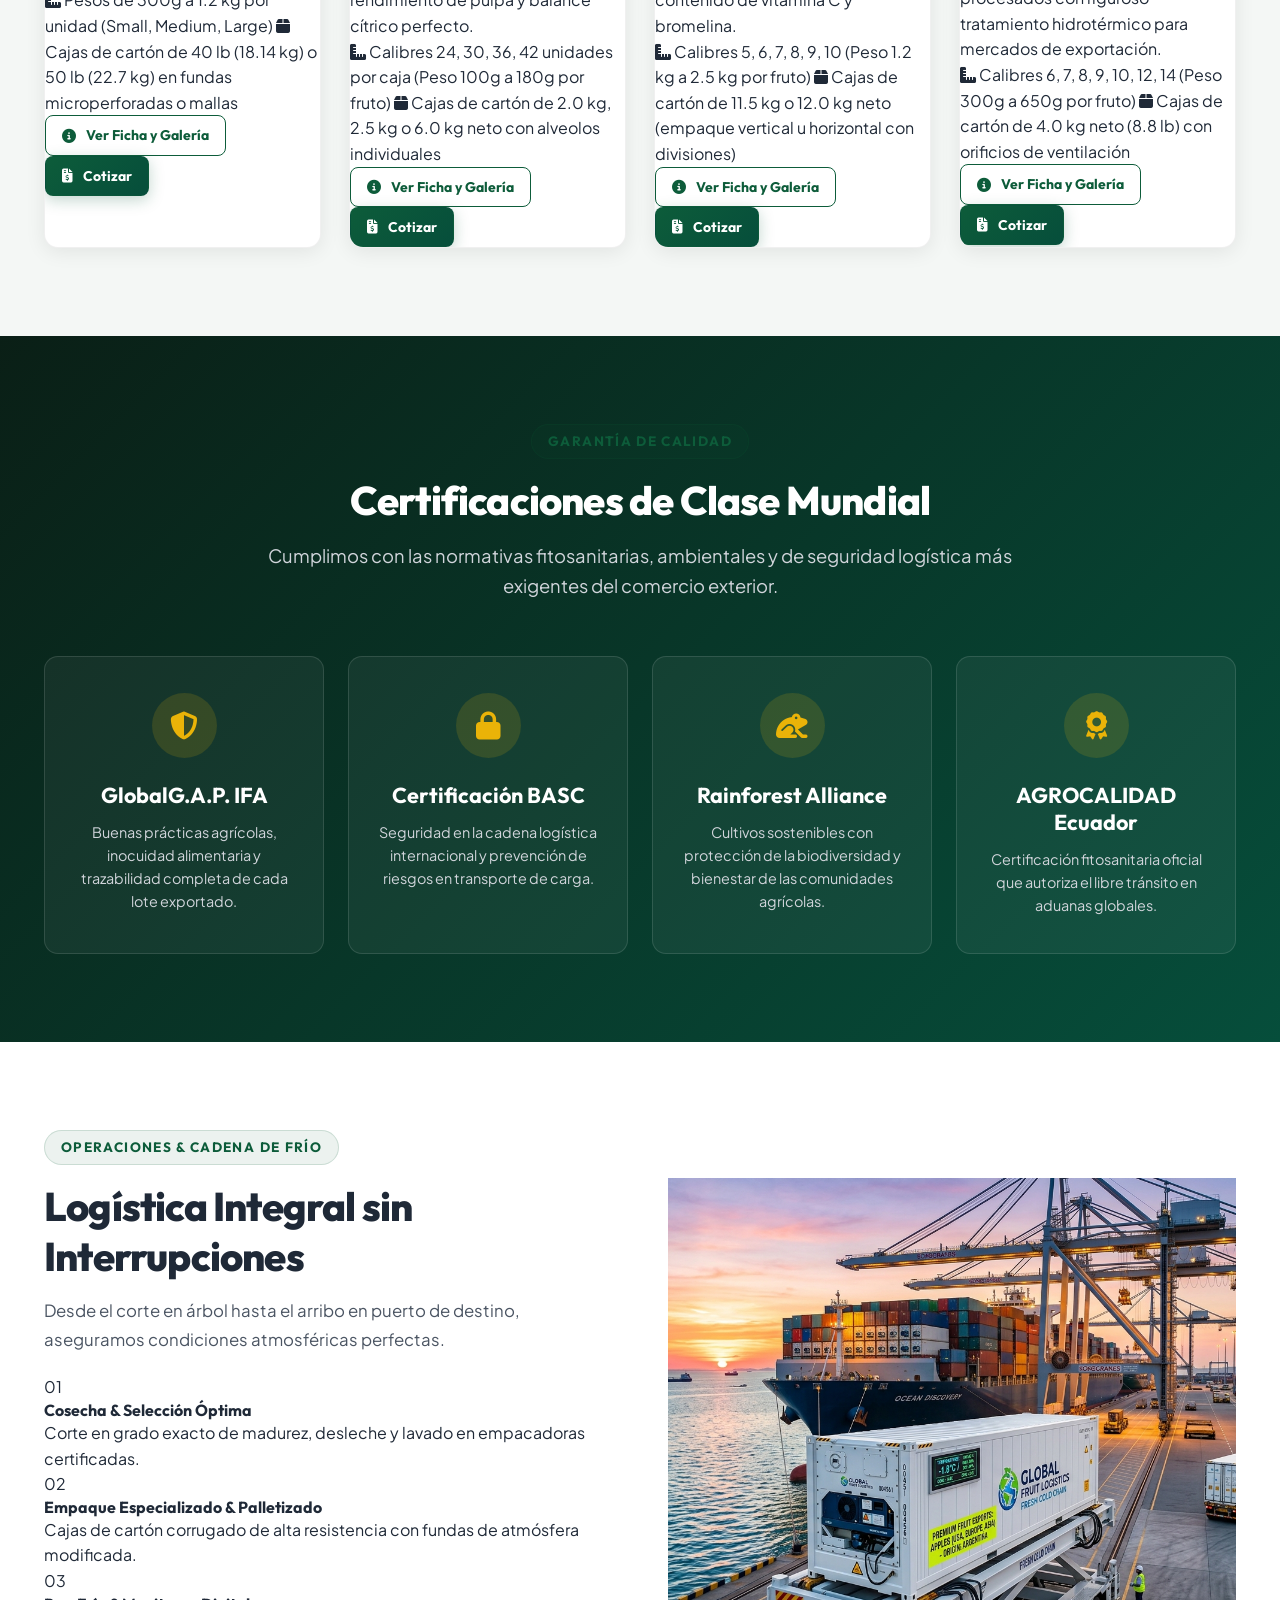
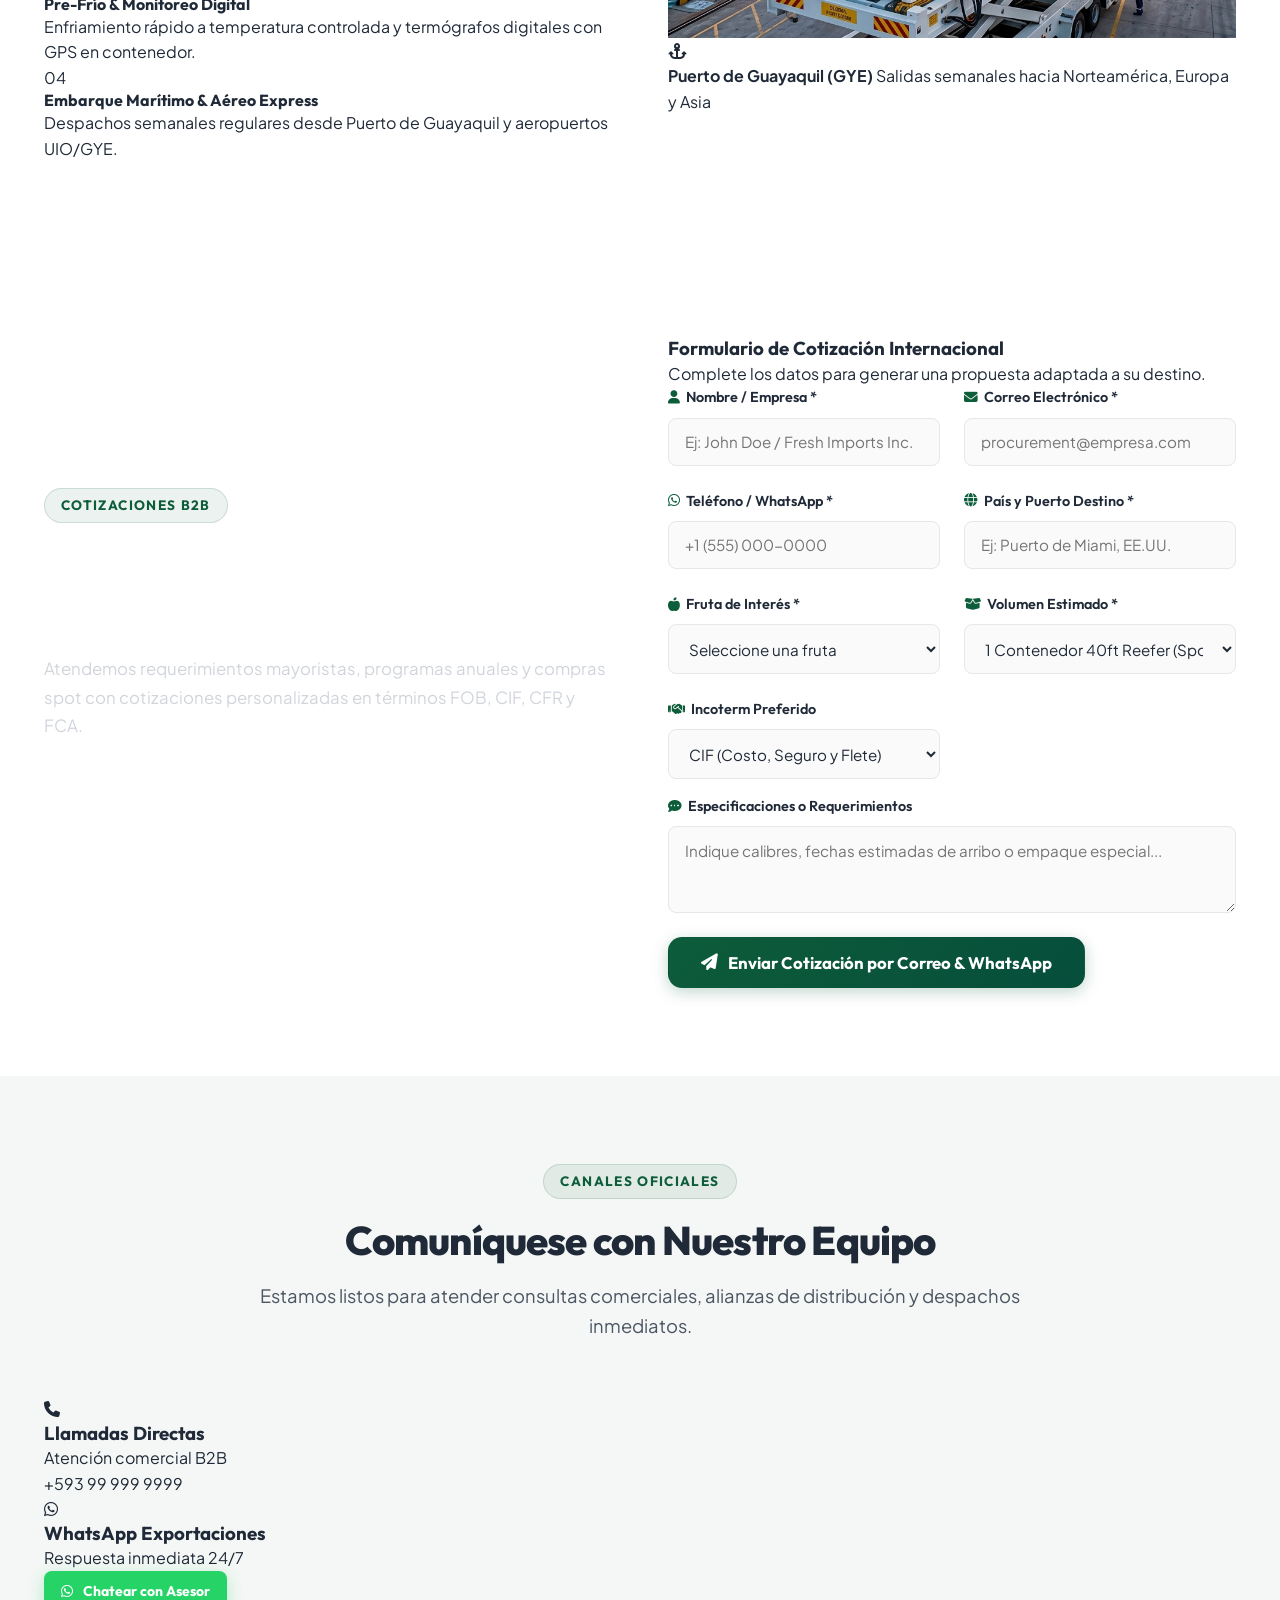
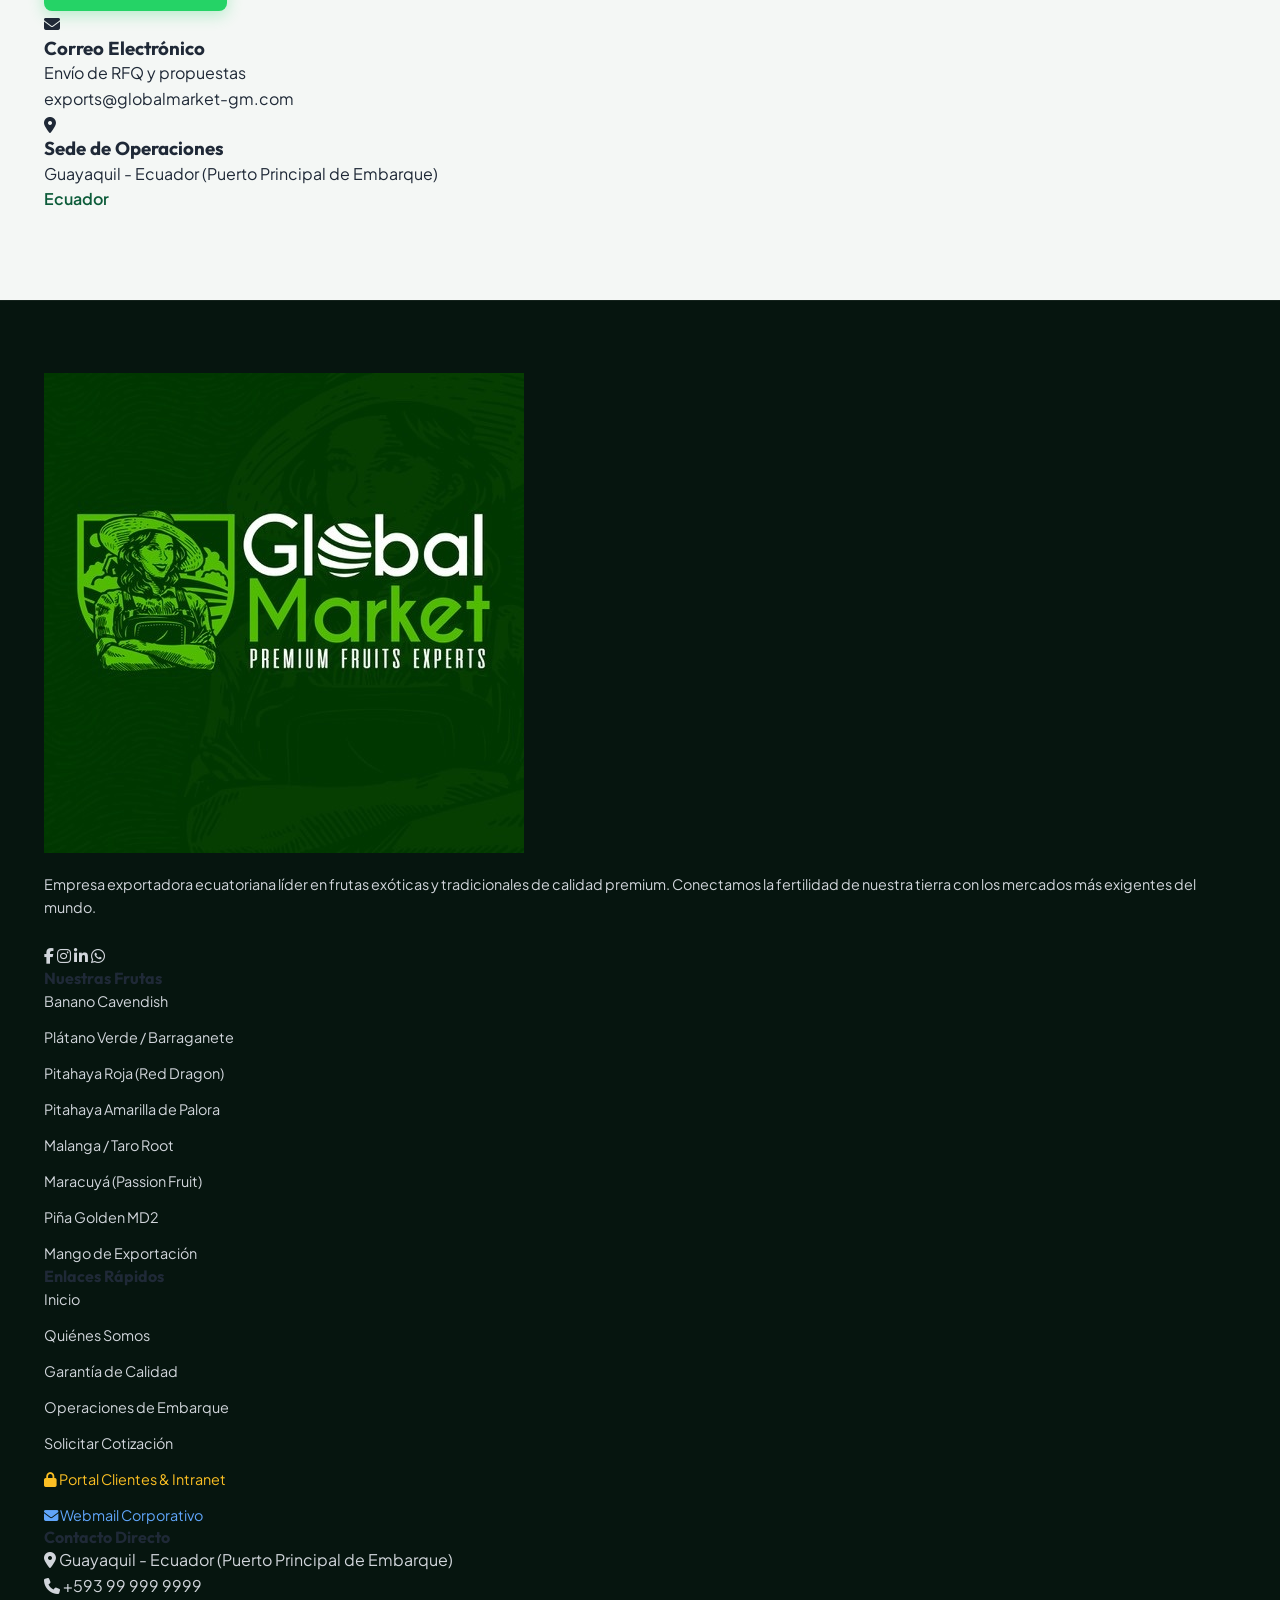
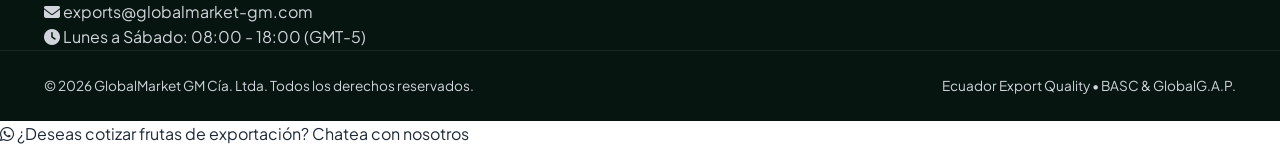
==== commit ecc77608: "fix: Corregido error 500 en Drive, renombrado a Drive GlobalMarket, agregados botones de candado/web" ====
--- a/index.html
+++ b/index.html
@@ -4,12 +4,12 @@
   <meta charset="UTF-8">
   <meta name="viewport" content="width=device-width, initial-scale=1.0">
   <title>GLOBAL MARKET GM | Exportador Global de Frutas Tropicales Frescas</title>
-  <meta name="description" content="Global Market GM es exportador líder de frutas tropicales de alta calidad: Banano Cavendish, Mango, Pitahaya Roja (Red Dragon) y Pitahaya Amarilla (Yellow Dragon) de Ecuador al mundo.">
+  <meta name="description" content="Global Market GM es exportador líder de frutas tropicales de alta calidad: Banano Cavendish, Plátano, Pitahaya Roja, Pitahaya Amarilla, Malanga, Maracuyá, Piña y Mango de Ecuador al mundo.">
   <meta name="keywords" content="Global Market GM, exportacion de frutas, banano ecuador, pitahaya amarilla palora, red dragon fruit, mango exportacion, fresh fruit exporter ecuador">
   <meta name="author" content="Global Market GM">
   <meta property="og:title" content="GLOBAL MARKET GM | Global Fresh Fruit Exporter">
-  <meta property="og:description" content="Frutas tropicales premium de exportación: Banano, Mango, Pitahaya Roja y Pitahaya Amarilla con cadena de frío y certificaciones internacionales.">
-  <meta property="og:image" content="assets/images/hero-banner.jpg">
+  <meta property="og:description" content="Frutas tropicales premium de exportación: Banano, Mango, Pitahayas, Piña, Plátano, Malanga y Maracuyá con cadena de frío y certificaciones internacionales.">
+  <meta property="og:image" content="assets/images/hero-banner.jpg?v=1788300552">
   <meta property="og:type" content="website">
 
   <!-- Favicon -->
@@ -24,7 +24,7 @@
   <link rel="stylesheet" href="https://cdnjs.cloudflare.com/ajax/libs/font-awesome/6.5.1/css/all.min.css">
 
   <!-- CSS Stylesheet -->
-  <link rel="stylesheet" href="styles.css?v=4">
+  <link rel="stylesheet" href="styles.css?v=6">
 </head>
 <body>
 
@@ -32,12 +32,14 @@
   <aside class="top-bar" aria-label="Información de contacto rápido">
     <div class="container top-bar-inner">
       <div class="top-bar-left">
-        <span><i class="fa-solid fa-location-dot"></i> <span data-i18n="topbar_location">Ecuador / Latinoamérica • Exportación Global</span></span>
-        <span><i class="fa-solid fa-shield-halved"></i> <span data-i18n="topbar_quality">100% Calidad de Exportación Certificada</span></span>
+        <span><i class="fa-solid fa-location-dot"></i> <span>Guayaquil - Ecuador (Puerto Principal de Embarque)</span></span>
+        <span><i class="fa-solid fa-shield-halved"></i> <span>GlobalG.A.P. & BASC Certified</span></span>
       </div>
       <div class="top-bar-right">
-        <a href="mailto:info@globalmarket-gm.com" class="top-link"><i class="fa-regular fa-envelope"></i> info@globalmarket-gm.com</a>
-        <div class="lang-switch-btn" id="langSwitch" title="Cambiar idioma / Switch language">
+        <a href="drive/index.php" class="top-bar-portal-btn" title="Portal Drive Privado & Intranet" style="background: rgba(217, 119, 6, 0.22); border: 1px solid rgba(251, 191, 36, 0.45); color: #fbbf24; padding: 0.2rem 0.65rem; border-radius: 99px; text-decoration: none; font-size: 0.8rem; font-weight: 700; display: inline-flex; align-items: center; gap: 0.35rem;"><i class="fa-solid fa-lock"></i> <span>Drive GlobalMarket</span></a>
+        <a href="https://globalmarket-gm.com/webmail" target="_blank" class="top-bar-webmail-btn" title="Webmail de Correos Corporativos" style="background: rgba(59, 130, 246, 0.18); border: 1px solid rgba(96, 165, 250, 0.4); color: #93c5fd; padding: 0.2rem 0.65rem; border-radius: 99px; text-decoration: none; font-size: 0.8rem; font-weight: 600; display: inline-flex; align-items: center; gap: 0.35rem;"><i class="fa-solid fa-envelope"></i> <span>Webmail</span></a>
+        <a href="mailto:exports@globalmarket-gm.com" class="top-link"><i class="fa-regular fa-envelope"></i> exports@globalmarket-gm.com</a>
+        <div class="lang-switch-btn" id="langSwitch" title="Cambiar idioma">
           <span id="currentLangLabel">🇪🇸 ES</span> <i class="fa-solid fa-chevron-down"></i>
           <div class="lang-dropdown" id="langDropdown">
             <button type="button" class="lang-option active" data-lang="es">🇪🇸 Español</button>
@@ -57,19 +59,30 @@
 
       <!-- Desktop Navigation -->
       <nav class="nav-menu" id="navMenu">
-        <a href="#inicio" class="nav-link active" data-i18n="nav_home">Inicio</a>
-        <a href="#nosotros" class="nav-link" data-i18n="nav_about">Nosotros</a>
-        <a href="#productos" class="nav-link" data-i18n="nav_products">Productos</a>
-        <a href="#certificaciones" class="nav-link" data-i18n="nav_cert">Certificaciones</a>
-        <a href="#logistica" class="nav-link" data-i18n="nav_logistics">Logística</a>
-        <a href="#contacto" class="nav-link" data-i18n="nav_contact">Contacto</a>
+        <a href="index.html#inicio" class="nav-link">Inicio</a>
+        <a href="index.html#nosotros" class="nav-link">Quiénes Somos</a>
+        <div class="nav-dropdown-wrapper">
+          <a href="index.html#productos" class="nav-link">Productos <i class="fa-solid fa-chevron-down" style="font-size: 0.7rem; margin-left: 0.25rem;"></i></a>
+          <div class="nav-dropdown-menu">
+            <a href="banano.html" class="dropdown-item">Banano Cavendish</a>
+            <a href="platano.html" class="dropdown-item">Plátano Verde / Barraganete</a>
+            <a href="pitahaya-roja.html" class="dropdown-item">Pitahaya Roja (Red Dragon)</a>
+            <a href="pitahaya-amarilla.html" class="dropdown-item">Pitahaya Amarilla de Palora</a>
+            <a href="malanga.html" class="dropdown-item">Malanga / Taro Root</a>
+            <a href="maracuya.html" class="dropdown-item">Maracuyá (Passion Fruit)</a>
+            <a href="pina.html" class="dropdown-item">Piña Golden MD2</a>
+            <a href="mango.html" class="dropdown-item">Mango de Exportación</a>
+          </div>
+        </div>
+        <a href="index.html#certificaciones" class="nav-link">Certificaciones</a>
+        <a href="index.html#logistica" class="nav-link">Logística</a>
       </nav>
 
       <!-- Header CTAs -->
       <div class="header-actions">
         <a href="#cotizador" class="btn btn-primary btn-sm btn-quote">
           <i class="fa-solid fa-file-invoice-dollar"></i>
-          <span data-i18n="btn_request_quote">Cotizar Frutas</span>
+          <span>Cotizar Frutas</span>
         </a>
         <a href="https://wa.me/593999999999?text=Hola%20Global%20Market,%20deseo%20solicitar%20información%20y%20cotización%20de%20frutas%20de%20exportación." target="_blank" rel="noopener noreferrer" class="btn btn-whatsapp-header" aria-label="WhatsApp">
           <i class="fa-brands fa-whatsapp"></i>
@@ -96,38 +109,41 @@
       <a href="#certificaciones" class="mobile-link" data-i18n="nav_cert">Certificaciones</a>
       <a href="#logistica" class="mobile-link" data-i18n="nav_logistics">Logística</a>
       <a href="#contacto" class="mobile-link" data-i18n="nav_contact">Contacto</a>
-      <a href="#cotizador" class="btn btn-primary" style="margin-top: 1.5rem; justify-content: center;" data-i18n="btn_request_quote">Cotizar Frutas</a>
+      <div style="border-top: 1px solid rgba(255,255,255,0.1); margin: 0.75rem 0;"></div>
+      <a href="drive/index.php" class="mobile-link" style="color: #fbbf24; font-weight: 700;"><i class="fa-solid fa-lock"></i> Drive GlobalMarket</a>
+      <a href="https://globalmarket-gm.com/webmail" target="_blank" class="mobile-link" style="color: #60a5fa;"><i class="fa-solid fa-envelope"></i> Webmail Corporativo</a>
+      <a href="#cotizador" class="btn btn-primary" style="margin-top: 1rem; justify-content: center;" data-i18n="btn_request_quote">Cotizar Frutas</a>
     </div>
   </div>
 
   <main>
     <!-- HERO SECTION -->
-    <section class="hero-section" id="inicio">
+    <section class="hero-section" id="inicio" style="background-image: linear-gradient(180deg, rgba(6, 21, 15, 0.72) 0%, rgba(6, 21, 15, 0.92) 100%), url('assets/images/hero-banner.jpg?v=1788300552');">
       <div class="hero-bg-overlay"></div>
       <div class="container hero-container">
         <div class="hero-content">
           <div class="hero-badge animate-fade-in">
             <i class="fa-solid fa-seedling"></i>
-            <span data-i18n="hero_badge">Frutas Tropicales Premium de Exportación</span>
-          </div>
-          <h1 class="hero-title animate-fade-in" data-i18n="hero_title">
+            <span>Frutas Tropicales Premium de Exportación</span>
+          </div>
+          <h1 class="hero-title animate-fade-in">
             Llevamos la Frescura y Sabor del Trópico a los Mercados del Mundo
           </h1>
-          <p class="hero-subtitle animate-fade-in" data-i18n="hero_desc">
-            Productores y exportadores líderes de <strong>Banano Cavendish</strong>, <strong>Mango</strong>, <strong>Pitahaya Roja (Red Dragon)</strong> y <strong>Pitahaya Amarilla de Palora</strong>. Estrictos estándares fitosanitarios, trazabilidad completa y cadena de frío ininterrumpida.
+          <p class="hero-subtitle animate-fade-in">
+            Productores y exportadores líderes de Banano Cavendish, Plátano, Pitahaya Roja, Pitahaya Amarilla, Malanga, Maracuyá, Piña y Mango. Estrictos estándares fitosanitarios, trazabilidad completa y cadena de frío ininterrumpida.
           </p>
           <div class="hero-buttons animate-fade-in">
             <a href="#productos" class="btn btn-primary btn-lg">
-              <span data-i18n="hero_btn_explore">Explorar Catálogo</span>
+              <span>Explorar Catálogo</span>
               <i class="fa-solid fa-arrow-right"></i>
             </a>
             <a href="#cotizador" class="btn btn-glass btn-lg">
               <i class="fa-solid fa-calculator"></i>
-              <span data-i18n="hero_btn_quote">Cotizador B2B</span>
+              <span>Cotizador B2B</span>
             </a>
             <a href="https://wa.me/593999999999?text=Hola%20Global%20Market%20GM,%20deseo%20cotizar%20un%20contenedor%20de%20frutas." target="_blank" rel="noopener noreferrer" class="btn btn-whatsapp btn-lg">
               <i class="fa-brands fa-whatsapp"></i>
-              <span data-i18n="hero_btn_whatsapp">WhatsApp Directo</span>
+              <span>WhatsApp Directo</span>
             </a>
           </div>
 
@@ -135,21 +151,17 @@
           <div class="hero-stats-grid animate-fade-in">
             <div class="stat-card">
               <span class="stat-num">+15</span>
-              <span class="stat-lbl" data-i18n="stat_countries">Países Destino</span>
-            </div>
-            <div class="stat-card">
+              <span class="stat-lbl">Países Destino</span>
+            </div>            <div class="stat-card">
               <span class="stat-num">100%</span>
-              <span class="stat-lbl" data-i18n="stat_coldchain">Cadena de Frío Controlada</span>
-            </div>
-            <div class="stat-card">
+              <span class="stat-lbl">Cadena de Frío Controlada</span>
+            </div>            <div class="stat-card">
               <span class="stat-num">+500</span>
-              <span class="stat-lbl" data-i18n="stat_hectares">Hectáreas de Cultivo</span>
-            </div>
-            <div class="stat-card">
+              <span class="stat-lbl">Hectáreas de Cultivo</span>
+            </div>            <div class="stat-card">
               <span class="stat-num">GlobalGAP</span>
-              <span class="stat-lbl" data-i18n="stat_cert">Estándar Internacional</span>
-            </div>
-          </div>
+              <span class="stat-lbl">Estándar Internacional</span>
+            </div>          </div>
         </div>
       </div>
     </section>
@@ -160,45 +172,38 @@
         <div class="grid-2-cols align-center">
           <div class="about-visuals">
             <div class="image-wrapper-card">
-              <img src="assets/images/hero-banner.jpg" alt="Plantación y Cosecha Global Market GM" class="about-img-main">
+              <img src="assets/images/hero-banner.jpg?v=1788300552" alt="Plantación y Cosecha Global Market GM" class="about-img-main">
               <div class="about-floating-badge">
                 <div class="badge-icon"><i class="fa-solid fa-leaf"></i></div>
                 <div>
-                  <h4 data-i18n="about_badge_title">Agricultura Sostenible</h4>
-                  <p data-i18n="about_badge_sub">Prácticas orgánicas y eco-amigables</p>
+                  <h4>Agricultura Sostenible</h4>
+                  <p>Prácticas orgánicas y eco-amigables</p>
                 </div>
               </div>
             </div>
           </div>
           <div class="about-text-content">
-            <div class="section-tag" data-i18n="about_tag">Quiénes Somos</div>
-            <h2 class="section-title" data-i18n="about_title">Compromiso con la Excelencia Agrícola y la Frescura Internacional</h2>
-            <p class="section-desc" data-i18n="about_p1">
-              En <strong>Global Market GM</strong> somos apasionados por cultivar, seleccionar y exportar lo mejor del agro tropical hacia compradores mayoristas, supermercados e importadores en Estados Unidos, Europa, Asia y Medio Oriente.
+            <div class="section-tag">Quiénes Somos</div>
+            <h2 class="section-title">Compromiso con la Excelencia Agrícola y la Frescura Internacional</h2>
+            <p class="section-desc">
+              En Global Market GM somos apasionados por cultivar, seleccionar y exportar lo mejor del agro tropical hacia compradores mayoristas, supermercados e importadores en Estados Unidos, Europa, Asia y Medio Oriente.
             </p>
-            <p class="section-desc" data-i18n="about_p2">
+            <p class="section-desc">
               Nuestras fincas aliadas y propias en los valles más privilegiados de Ecuador garantizan un fruto con nutrientes excepcionales, dulzura natural (grados Brix óptimos) y una vida útil prolongada en anaquel gracias a rigurosos procesos de postcosecha.
             </p>
-            <div class="about-features-list">
-              <div class="about-feature-item">
-                <div class="feature-icon"><i class="fa-solid fa-circle-check"></i></div>
+            <div class="about-pillars">
+              <div class="pillar-item">
+                <div class="pillar-icon"><i class="fa-solid fa-temperature-arrow-down"></i></div>
                 <div>
-                  <h4 data-i18n="about_feat1_title">Trazabilidad Total</h4>
-                  <p data-i18n="about_feat1_desc">Desde el árbol y lote de cosecha hasta el puerto de desembarque en destino.</p>
-                </div>
-              </div>
-              <div class="about-feature-item">
-                <div class="feature-icon"><i class="fa-solid fa-snowflake"></i></div>
+                  <h4 class="pillar-title">Cadena de Frío Ininterrumpida</h4>
+                  <p class="pillar-desc">Monitoreo térmico digital con termógrafos en tiempo real desde la finca hasta puerto.</p>
+                </div>
+              </div>
+              <div class="pillar-item">
+                <div class="pillar-icon"><i class="fa-solid fa-certificate"></i></div>
                 <div>
-                  <h4 data-i18n="about_feat2_title">Monitoreo de Temperatura 24/7</h4>
-                  <p data-i18n="about_feat2_desc">Contenedores Reefer con atmósfera controlada para preservar firmeza y frescura.</p>
-                </div>
-              </div>
-              <div class="about-feature-item">
-                <div class="feature-icon"><i class="fa-solid fa-handshake-angle"></i></div>
-                <div>
-                  <h4 data-i18n="about_feat3_title">Trato Justo y Alianzas a Largo Plazo</h4>
-                  <p data-i18n="about_feat3_desc">Relaciones transparentes, contratos de volumen estable y entregas puntuales.</p>
+                  <h4 class="pillar-title">Certificaciones Globales</h4>
+                  <p class="pillar-desc">Cultivos respaldados por GlobalG.A.P., BASC, Rainforest Alliance y AGROCALIDAD.</p>
                 </div>
               </div>
             </div>
@@ -208,401 +213,275 @@
     </section>
 
     <!-- PRODUCTS CATALOG SECTION -->
-    <section class="section-padding products-section bg-light" id="productos">
+    <section class="section-padding bg-light" id="productos">
       <div class="container">
         <div class="section-header text-center">
-          <div class="section-tag" data-i18n="prod_tag">Catálogo de Exportación</div>
-          <h2 class="section-title" data-i18n="prod_title">Nuestras Frutas Tropicales de Clase Mundial</h2>
-          <p class="section-subtitle" data-i18n="prod_subtitle">
-            Seleccionadas a mano bajo los más rigurosos estándares de peso, calibre, color y maduración.
+          <div class="section-tag">Portafolio de Exportación</div>
+          <h2 class="section-title">Frutas Premium Seleccionadas</h2>
+          <p class="section-subtitle">
+            Calibres uniformes, dulzura garantizada y empaques acondicionados para tránsitos marítimos y aéreos de larga distancia.
           </p>
         </div>
 
+        <!-- Products Grid (8 Frutas) -->
         <div class="products-grid">
-          <!-- PRODUCT 1: BANANO -->
-          <article class="product-card" id="card-banano">
-            <a href="banano.html" class="product-img-box" aria-label="Ver detalles de Banano Cavendish">
-              <img src="assets/images/banano.jpg?v=4" alt="Banano Cavendish de Exportación" class="product-img" loading="lazy">
-              <span class="product-badge badge-green" data-i18n="badge_all_year">Todo el Año</span>
-            </a>
-            <div class="product-body">
-              <div class="product-origin"><i class="fa-solid fa-earth-americas"></i> <span data-i18n="origin_ecuador">Origen: Ecuador</span></div>
-              <h3 class="product-name"><a href="banano.html" data-i18n="banano_name" style="color: inherit; text-decoration: none;">Banano Cavendish Premium</a></h3>
-              <p class="product-summary" data-i18n="banano_desc">
-                Reconocido mundialmente por su sabor inigualable, textura suave y excelente conservación. Cultivado en suelos volcánicos de alta fertilidad.
-              </p>
-              <div class="product-specs-mini">
-                <div class="spec-row">
-                  <span class="spec-label" data-i18n="spec_grade">Grado:</span>
-                  <span class="spec-val">Premium 1ra Calidad</span>
-                </div>
-                <div class="spec-row">
-                  <span class="spec-label" data-i18n="spec_caliber">Calibre:</span>
-                  <span class="spec-val">39 - 46 mm</span>
-                </div>
-                <div class="spec-row">
-                  <span class="spec-label" data-i18n="spec_packaging">Empaque:</span>
-                  <span class="spec-val">Cajas 18.14 kg / 19.43 kg (40 lb)</span>
-                </div>
-              </div>
-              <div class="product-actions">
-                <a href="banano.html" class="btn btn-outline-primary btn-sm">
-                  <i class="fa-solid fa-circle-info"></i> <span data-i18n="btn_specs">Ver Detalles</span>
-                </a>
-                <a href="#cotizador" class="btn btn-primary btn-sm btn-select-product" data-fruit="Banano Cavendish">
-                  <i class="fa-solid fa-cart-plus"></i> <span data-i18n="btn_quote_item">Cotizar</span>
-                </a>
-              </div>
-            </div>
-          </article>
-
-          <!-- PRODUCT 2: PLÁTANO VERDE / BARRAGANETE -->
-          <article class="product-card" id="card-platano">
-            <a href="platano.html" class="product-img-box" aria-label="Ver detalles de Plátano Verde">
-              <img src="assets/images/platano.jpg?v=4" alt="Plátano Verde Barraganete de Exportación" class="product-img" loading="lazy">
-              <span class="product-badge badge-green" data-i18n="badge_all_year">Todo el Año</span>
-            </a>
-            <div class="product-body">
-              <div class="product-origin"><i class="fa-solid fa-earth-americas"></i> <span data-i18n="origin_manabi">Origen: Manabí / Santo Domingo</span></div>
-              <h3 class="product-name"><a href="platano.html" data-i18n="platano_name" style="color: inherit; text-decoration: none;">Plátano Verde / Barraganete</a></h3>
-              <p class="product-summary" data-i18n="platano_desc">
-                Plátano macho de contextura firme, calibre grueso y excelente consistencia para cocción y snacks. Alta vida útil en contenedor refrigerado.
-              </p>
-              <div class="product-specs-mini">
-                <div class="spec-row">
-                  <span class="spec-label" data-i18n="spec_caliber">Calibre:</span>
-                  <span class="spec-val">Grado 48 - 56 mm</span>
-                </div>
-                <div class="spec-row">
-                  <span class="spec-label" data-i18n="spec_finger_length">Largo Dedo:</span>
-                  <span class="spec-val">9.5 - 12 pulgadas (24-30 cm)</span>
-                </div>
-                <div class="spec-row">
-                  <span class="spec-label" data-i18n="spec_packaging">Empaque:</span>
-                  <span class="spec-val">Cajas 50 lb (22.7 kg) / 40 lb</span>
-                </div>
-              </div>
-              <div class="product-actions">
-                <a href="platano.html" class="btn btn-outline-primary btn-sm">
-                  <i class="fa-solid fa-circle-info"></i> <span data-i18n="btn_specs">Ver Detalles</span>
-                </a>
-                <a href="#cotizador" class="btn btn-primary btn-sm btn-select-product" data-fruit="Plátano Verde / Barraganete">
-                  <i class="fa-solid fa-cart-plus"></i> <span data-i18n="btn_quote_item">Cotizar</span>
-                </a>
-              </div>
-            </div>
-          </article>
-
-          <!-- PRODUCT 3: PITAHAYA RED DRAGON -->
-          <article class="product-card" id="card-pitahaya-red">
-            <a href="pitahaya-roja.html" class="product-img-box" aria-label="Ver detalles de Pitahaya Roja">
-              <img src="assets/images/pitahaya-roja.jpg?v=4" alt="Pitahaya Roja Red Dragon Fruit" class="product-img" loading="lazy">
-              <span class="product-badge badge-rose" data-i18n="badge_high_demand">Superfruta Exótica</span>
-            </a>
-            <div class="product-body">
-              <div class="product-origin"><i class="fa-solid fa-earth-americas"></i> <span data-i18n="origin_ecuador_costa">Origen: Costa Ecuatoriana</span></div>
-              <h3 class="product-name"><a href="pitahaya-roja.html" data-i18n="pitared_name" style="color: inherit; text-decoration: none;">Pitahaya Roja (Red Dragon Fruit)</a></h3>
-              <p class="product-summary" data-i18n="pitared_desc">
-                Cáscara fucsia brillante con pulpa púrpura/roja intensa llena de antioxidantes. Excelente vida comercial y gran atractivo visual para el canal gourmet y retail.
-              </p>
-              <div class="product-specs-mini">
-                <div class="spec-row">
-                  <span class="spec-label" data-i18n="spec_variety">Especie:</span>
-                  <span class="spec-val">Hylocereus monacanthus</span>
-                </div>
-                <div class="spec-row">
-                  <span class="spec-label" data-i18n="spec_calibers">Calibres:</span>
-                  <span class="spec-val">6, 7, 8, 9, 10, 12 (350g - 650g)</span>
-                </div>
-                <div class="spec-row">
-                  <span class="spec-label" data-i18n="spec_packaging">Empaque:</span>
-                  <span class="spec-val">Cajas 4.0 kg / 4.5 kg neto</span>
-                </div>
-              </div>
-              <div class="product-actions">
-                <a href="pitahaya-roja.html" class="btn btn-outline-primary btn-sm">
-                  <i class="fa-solid fa-circle-info"></i> <span data-i18n="btn_specs">Ver Detalles</span>
-                </a>
-                <a href="#cotizador" class="btn btn-primary btn-sm btn-select-product" data-fruit="Pitahaya Roja">
-                  <i class="fa-solid fa-cart-plus"></i> <span data-i18n="btn_quote_item">Cotizar</span>
-                </a>
-              </div>
-            </div>
-          </article>
-
-          <!-- PRODUCT 4: PITAHAYA YELLOW DRAGON -->
-          <article class="product-card" id="card-pitahaya-yellow">
-            <a href="pitahaya-amarilla.html" class="product-img-box" aria-label="Ver detalles de Pitahaya Amarilla">
-              <img src="assets/images/pitahaya-amarilla.jpg?v=4" alt="Pitahaya Amarilla Yellow Dragon de Palora" class="product-img" loading="lazy">
-              <span class="product-badge badge-gold" data-i18n="badge_sweetest">La Más Dulce (18° Brix)</span>
-            </a>
-            <div class="product-body">
-              <div class="product-origin"><i class="fa-solid fa-earth-americas"></i> <span data-i18n="origin_palora">Origen: Palora / Amazonía</span></div>
-              <h3 class="product-name"><a href="pitahaya-amarilla.html" data-i18n="pitayellow_name" style="color: inherit; text-decoration: none;">Pitahaya Amarilla (Yellow Dragon)</a></h3>
-              <p class="product-summary" data-i18n="pitayellow_desc">
-                La famosa fruta dorada de Palora. Pulpa translúcida crujiente, dulzura insuperable y propiedades digestivas. Altísima demanda en EE.UU., Europa y Asia.
-              </p>
-              <div class="product-specs-mini">
-                <div class="spec-row">
-                  <span class="spec-label" data-i18n="spec_variety">Especie:</span>
-                  <span class="spec-val">Selenicereus megalanthus</span>
-                </div>
-                <div class="spec-row">
-                  <span class="spec-label" data-i18n="spec_brix">Grados Brix:</span>
-                  <span class="spec-val">16° - 19° (Dulzura Superior)</span>
-                </div>
-                <div class="spec-row">
-                  <span class="spec-label" data-i18n="spec_transport">Transporte:</span>
-                  <span class="spec-val">Aéreo y Marítimo Reefer</span>
-                </div>
-              </div>
-              <div class="product-actions">
-                <a href="pitahaya-amarilla.html" class="btn btn-outline-primary btn-sm">
-                  <i class="fa-solid fa-circle-info"></i> <span data-i18n="btn_specs">Ver Detalles</span>
-                </a>
-                <a href="#cotizador" class="btn btn-primary btn-sm btn-select-product" data-fruit="Pitahaya Amarilla">
-                  <i class="fa-solid fa-cart-plus"></i> <span data-i18n="btn_quote_item">Cotizar</span>
-                </a>
-              </div>
-            </div>
-          </article>
-
-          <!-- PRODUCT 5: MALANGA / TARO -->
-          <article class="product-card" id="card-malanga">
-            <a href="malanga.html" class="product-img-box" aria-label="Ver detalles de Malanga">
-              <img src="assets/images/malanga.jpg?v=4" alt="Malanga y Taro de Exportación" class="product-img" loading="lazy">
-              <span class="product-badge badge-green" data-i18n="badge_tubers">Calidad Primera / Lavada</span>
-            </a>
-            <div class="product-body">
-              <div class="product-origin"><i class="fa-solid fa-earth-americas"></i> <span data-i18n="origin_santodomingo">Origen: Santo Domingo / Costa</span></div>
-              <h3 class="product-name"><a href="malanga.html" data-i18n="malanga_name" style="color: inherit; text-decoration: none;">Malanga / Taro (Blanca & Lila)</a></h3>
-              <p class="product-summary" data-i18n="malanga_desc">
-                Tubérculo tropical selecto, libre de impurezas, con carne densa y alto contenido nutricional. Seleccionado y empacado bajo estándares estrictos.
-              </p>
-              <div class="product-specs-mini">
-                <div class="spec-row">
-                  <span class="spec-label" data-i18n="spec_varieties">Variedades:</span>
-                  <span class="spec-val">Malanga Blanca, Lila, Coco</span>
-                </div>
-                <div class="spec-row">
-                  <span class="spec-label" data-i18n="spec_calibers">Tamaños:</span>
-                  <span class="spec-val">Mediana (300-600g), Grande (600-1200g)</span>
-                </div>
-                <div class="spec-row">
-                  <span class="spec-label" data-i18n="spec_packaging">Empaque:</span>
-                  <span class="spec-val">Cajas 40 lb (18.14 kg) / 50 lb</span>
-                </div>
-              </div>
-              <div class="product-actions">
-                <a href="malanga.html" class="btn btn-outline-primary btn-sm">
-                  <i class="fa-solid fa-circle-info"></i> <span data-i18n="btn_specs">Ver Detalles</span>
-                </a>
-                <a href="#cotizador" class="btn btn-primary btn-sm btn-select-product" data-fruit="Malanga / Taro">
-                  <i class="fa-solid fa-cart-plus"></i> <span data-i18n="btn_quote_item">Cotizar</span>
-                </a>
-              </div>
-            </div>
-          </article>
-
-          <!-- PRODUCT 6: MARACUYÁ -->
-          <article class="product-card" id="card-maracuya">
-            <a href="maracuya.html" class="product-img-box" aria-label="Ver detalles de Maracuyá">
-              <img src="assets/images/maracuya.jpg?v=4" alt="Maracuyá Passion Fruit de Exportación" class="product-img" loading="lazy">
-              <span class="product-badge badge-gold" data-i18n="badge_gourmet">Aroma & Acidez Única</span>
-            </a>
-            <div class="product-body">
-              <div class="product-origin"><i class="fa-solid fa-earth-americas"></i> <span data-i18n="origin_manabi">Origen: Manabí / Guayas</span></div>
-              <h3 class="product-name"><a href="maracuya.html" data-i18n="maracuya_name" style="color: inherit; text-decoration: none;">Maracuyá (Passion Fruit)</a></h3>
-              <p class="product-summary" data-i18n="maracuya_desc">
-                Fruta de la pasión de piel amarilla dorada y aroma penetrante. Pulpa jugosa con perfecto equilibrio entre acidez y dulzura, ideal para retail y gastronomía.
-              </p>
-              <div class="product-specs-mini">
-                <div class="spec-row">
-                  <span class="spec-label" data-i18n="spec_brix">Grados Brix:</span>
-                  <span class="spec-val">14° - 17.5° Brix (Rendimiento > 35%)</span>
-                </div>
-                <div class="spec-row">
-                  <span class="spec-label" data-i18n="spec_calibers">Conteo Caja:</span>
-                  <span class="spec-val">Calibres 24, 28, 32, 36 unid.</span>
-                </div>
-                <div class="spec-row">
-                  <span class="spec-label" data-i18n="spec_packaging">Empaque:</span>
-                  <span class="spec-val">Cajas 2.0 kg / 4.0 kg neto</span>
-                </div>
-              </div>
-              <div class="product-actions">
-                <a href="maracuya.html" class="btn btn-outline-primary btn-sm">
-                  <i class="fa-solid fa-circle-info"></i> <span data-i18n="btn_specs">Ver Detalles</span>
-                </a>
-                <a href="#cotizador" class="btn btn-primary btn-sm btn-select-product" data-fruit="Maracuyá">
-                  <i class="fa-solid fa-cart-plus"></i> <span data-i18n="btn_quote_item">Cotizar</span>
-                </a>
-              </div>
-            </div>
-          </article>
-
-          <!-- PRODUCT 7: PIÑA GOLDEN MD2 -->
-          <article class="product-card" id="card-pina">
-            <a href="pina.html" class="product-img-box" aria-label="Ver detalles de Piña Golden">
-              <img src="assets/images/pina.jpg?v=4" alt="Piña Golden MD2 de Exportación" class="product-img" loading="lazy">
-              <span class="product-badge badge-amber" data-i18n="badge_premium_sweet">Golden Extra Dulce</span>
-            </a>
-            <div class="product-body">
-              <div class="product-origin"><i class="fa-solid fa-earth-americas"></i> <span data-i18n="origin_losrios">Origen: Los Ríos / Santo Domingo</span></div>
-              <h3 class="product-name"><a href="pina.html" data-i18n="pina_name" style="color: inherit; text-decoration: none;">Piña Golden MD2</a></h3>
-              <p class="product-summary" data-i18n="pina_desc">
-                Piña extra dulce de color dorado intenso, baja acidez y aroma exquisito. Pulpa jugosa y consistente, cosechada en el punto óptimo de grados Brix.
-              </p>
-              <div class="product-specs-mini">
-                <div class="spec-row">
-                  <span class="spec-label" data-i18n="spec_variety">Variedad:</span>
-                  <span class="spec-val">MD2 Golden Sweet</span>
-                </div>
-                <div class="spec-row">
-                  <span class="spec-label" data-i18n="spec_calibers">Calibres:</span>
-                  <span class="spec-val">5, 6, 7, 8, 9, 10 frutas / caja</span>
-                </div>
-                <div class="spec-row">
-                  <span class="spec-label" data-i18n="spec_packaging">Empaque:</span>
-                  <span class="spec-val">Cajas telescópicas 11.5 kg / 12.0 kg</span>
-                </div>
-              </div>
-              <div class="product-actions">
-                <a href="pina.html" class="btn btn-outline-primary btn-sm">
-                  <i class="fa-solid fa-circle-info"></i> <span data-i18n="btn_specs">Ver Detalles</span>
-                </a>
-                <a href="#cotizador" class="btn btn-primary btn-sm btn-select-product" data-fruit="Piña Golden MD2">
-                  <i class="fa-solid fa-cart-plus"></i> <span data-i18n="btn_quote_item">Cotizar</span>
-                </a>
-              </div>
-            </div>
-          </article>
-
-          <!-- PRODUCT 8: MANGO -->
-          <article class="product-card" id="card-mango">
-            <a href="mango.html" class="product-img-box" aria-label="Ver detalles de Mango">
-              <img src="assets/images/mango.jpg?v=4" alt="Mango de Exportación Tommy Atkins y Kent" class="product-img" loading="lazy">
-              <span class="product-badge badge-amber" data-i18n="badge_season_mango">Octubre - Febrero</span>
-            </a>
-            <div class="product-body">
-              <div class="product-origin"><i class="fa-solid fa-earth-americas"></i> <span data-i18n="origin_ecuador">Origen: Ecuador / Guayas</span></div>
-              <h3 class="product-name"><a href="mango.html" data-i18n="mango_name" style="color: inherit; text-decoration: none;">Mango de Exportación (Tommy & Kent)</a></h3>
-              <p class="product-summary" data-i18n="mango_desc">
-                Mangos jugosos, de coloración vibrante roja/amarilla, aroma dulce y pulpa firme sin fibra. Con tratamiento hidrotérmico certificado USDA-APHIS.
-              </p>
-              <div class="product-specs-mini">
-                <div class="spec-row">
-                  <span class="spec-label" data-i18n="spec_varieties">Variedades:</span>
-                  <span class="spec-val">Tommy Atkins, Kent, Keitt, Ataulfo</span>
-                </div>
-                <div class="spec-row">
-                  <span class="spec-label" data-i18n="spec_calibers">Calibres:</span>
-                  <span class="spec-val">6, 7, 8, 9, 10, 12, 14</span>
-                </div>
-                <div class="spec-row">
-                  <span class="spec-label" data-i18n="spec_brix">Dulzura:</span>
-                  <span class="spec-val">Brix 12° - 15°</span>
-                </div>
-              </div>
-              <div class="product-actions">
-                <a href="mango.html" class="btn btn-outline-primary btn-sm">
-                  <i class="fa-solid fa-circle-info"></i> <span data-i18n="btn_specs">Ver Detalles</span>
-                </a>
-                <a href="#cotizador" class="btn btn-primary btn-sm btn-select-product" data-fruit="Mango Tommy/Kent">
-                  <i class="fa-solid fa-cart-plus"></i> <span data-i18n="btn_quote_item">Cotizar</span>
-                </a>
-              </div>
-            </div>
-          </article>
-        </div>
+        <div class="product-card">
+          <div class="product-img-wrapper">
+            <img src="assets/images/banano/banano-caja-maite-detalle.jpg?v=1788300552" alt="Banano Cavendish Premium" class="product-img" loading="lazy">
+            <span class="product-badge badge-green">Disponibilidad: Todo el Año</span>
+          </div>
+          <div class="product-content">
+            <span class="product-tag">Musa acuminata (Williams / Grand Nain)</span>
+            <h3 class="product-title">Banano Cavendish Premium</h3>
+            <p class="product-desc">El banano ecuatoriano más codiciado a nivel mundial por su dulzura, calibre uniforme y excelente vida verde en anaquel.</p>
+            <div class="product-meta">
+              <span><i class="fa-solid fa-ruler-combined"></i> 39 a 46 mm (Calibre estándar internacional)</span>
+              <span><i class="fa-solid fa-box"></i> Cajas de cartón corrugado tipo 22XU de 18.14 kg (40 lb) o 19.43 kg neto</span>
+            </div>
+            <div class="product-card-actions">
+              <a href="banano.html" class="btn btn-outline-primary btn-sm btn-block">
+                <i class="fa-solid fa-circle-info"></i> Ver Ficha y Galería
+              </a>
+              <a href="banano.html#cotizador-producto" class="btn btn-primary btn-sm btn-block">
+                <i class="fa-solid fa-file-invoice-dollar"></i> Cotizar
+              </a>
+            </div>
+          </div>
+        </div>        <div class="product-card">
+          <div class="product-img-wrapper">
+            <img src="assets/images/platano.jpg?v=1788300552" alt="Plátano Verde / Barraganete" class="product-img" loading="lazy">
+            <span class="product-badge badge-green">Disponibilidad: Todo el Año</span>
+          </div>
+          <div class="product-content">
+            <span class="product-tag">Musa balbisiana x acuminata (AAB)</span>
+            <h3 class="product-title">Plátano Verde / Barraganete</h3>
+            <p class="product-desc">Plátano macho verde barraganete de textura densa y alto contenido de almidón resistente, ideal para consumo en fresco e industria de snacks.</p>
+            <div class="product-meta">
+              <span><i class="fa-solid fa-ruler-combined"></i> Grado 48 a 56 mm de diámetro en dedo central</span>
+              <span><i class="fa-solid fa-box"></i> Cajas de cartón de 50 lb (22.7 kg) o 40 lb (18.14 kg) con bolsa polietileno</span>
+            </div>
+            <div class="product-card-actions">
+              <a href="platano.html" class="btn btn-outline-primary btn-sm btn-block">
+                <i class="fa-solid fa-circle-info"></i> Ver Ficha y Galería
+              </a>
+              <a href="platano.html#cotizador-producto" class="btn btn-primary btn-sm btn-block">
+                <i class="fa-solid fa-file-invoice-dollar"></i> Cotizar
+              </a>
+            </div>
+          </div>
+        </div>        <div class="product-card">
+          <div class="product-img-wrapper">
+            <img src="assets/images/pitahaya/pitahaya-cubos-madera.jpg?v=1788300552" alt="Pitahaya Roja (Red Dragon Fruit)" class="product-img" loading="lazy">
+            <span class="product-badge badge-green">Superfruta Exótica • Alta Demanda</span>
+          </div>
+          <div class="product-content">
+            <span class="product-tag">Hylocereus monacanthus (Pulpa Roja / Fucsia)</span>
+            <h3 class="product-title">Pitahaya Roja (Red Dragon Fruit)</h3>
+            <p class="product-desc">Espectacular fruta dragón de corteza roja y pulpa púrpura profunda cargada de betalaínas y antioxidantes de primer nivel.</p>
+            <div class="product-meta">
+              <span><i class="fa-solid fa-ruler-combined"></i> Calibres 6, 7, 8, 9, 10, 12 (Pesos de 350g a 700g por fruto)</span>
+              <span><i class="fa-solid fa-box"></i> Cajas de cartón de 4.0 kg y 4.5 kg neto con alveolos individuales o acolchado</span>
+            </div>
+            <div class="product-card-actions">
+              <a href="pitahaya-roja.html" class="btn btn-outline-primary btn-sm btn-block">
+                <i class="fa-solid fa-circle-info"></i> Ver Ficha y Galería
+              </a>
+              <a href="pitahaya-roja.html#cotizador-producto" class="btn btn-primary btn-sm btn-block">
+                <i class="fa-solid fa-file-invoice-dollar"></i> Cotizar
+              </a>
+            </div>
+          </div>
+        </div>        <div class="product-card">
+          <div class="product-img-wrapper">
+            <img src="assets/images/pitahaya-amarilla/pitahaya-amarilla-mitades-corte-hd.jpg?v=1788300552" alt="Pitahaya Amarilla de Palora (Yellow Dragon)" class="product-img" loading="lazy">
+            <span class="product-badge badge-green">Dulzura Suprema (18° Brix) • Denominación Palora</span>
+          </div>
+          <div class="product-content">
+            <span class="product-tag">Selenicereus megalanthus (Pitahaya Amarilla de la Amazonía)</span>
+            <h3 class="product-title">Pitahaya Amarilla de Palora (Yellow Dragon)</h3>
+            <p class="product-desc">La reina de las frutas exóticas del Ecuador: corteza amarilla con espinas removidas y una pulpa dulce crujiente con sabor inigualable.</p>
+            <div class="product-meta">
+              <span><i class="fa-solid fa-ruler-combined"></i> Calibres 6, 7, 8, 9, 10, 12 (Peso 250g a 500g por fruto)</span>
+              <span><i class="fa-solid fa-box"></i> Cajas de cartón de 2.5 kg, 4.0 kg y 4.5 kg neto</span>
+            </div>
+            <div class="product-card-actions">
+              <a href="pitahaya-amarilla.html" class="btn btn-outline-primary btn-sm btn-block">
+                <i class="fa-solid fa-circle-info"></i> Ver Ficha y Galería
+              </a>
+              <a href="pitahaya-amarilla.html#cotizador-producto" class="btn btn-primary btn-sm btn-block">
+                <i class="fa-solid fa-file-invoice-dollar"></i> Cotizar
+              </a>
+            </div>
+          </div>
+        </div>        <div class="product-card">
+          <div class="product-img-wrapper">
+            <img src="assets/images/malanga.jpg?v=1788300552" alt="Malanga / Taro (Blanca & Lila)" class="product-img" loading="lazy">
+            <span class="product-badge badge-green">Tubérculo Premium • Alta Demanda</span>
+          </div>
+          <div class="product-content">
+            <span class="product-tag">Colocasia esculenta / Xanthosoma sagittifolium</span>
+            <h3 class="product-title">Malanga / Taro (Blanca & Lila)</h3>
+            <p class="product-desc">Tubérculo tropical ecuatoriano de pulpa densa, alto contenido de fibra y carbohidratos hipoalergénicos.</p>
+            <div class="product-meta">
+              <span><i class="fa-solid fa-ruler-combined"></i> Pesos de 300g a 1.2 kg por unidad (Small, Medium, Large)</span>
+              <span><i class="fa-solid fa-box"></i> Cajas de cartón de 40 lb (18.14 kg) o 50 lb (22.7 kg) en fundas microperforadas o mallas</span>
+            </div>
+            <div class="product-card-actions">
+              <a href="malanga.html" class="btn btn-outline-primary btn-sm btn-block">
+                <i class="fa-solid fa-circle-info"></i> Ver Ficha y Galería
+              </a>
+              <a href="malanga.html#cotizador-producto" class="btn btn-primary btn-sm btn-block">
+                <i class="fa-solid fa-file-invoice-dollar"></i> Cotizar
+              </a>
+            </div>
+          </div>
+        </div>        <div class="product-card">
+          <div class="product-img-wrapper">
+            <img src="assets/images/maracuya.jpg?v=1788300552" alt="Maracuyá / Passion Fruit" class="product-img" loading="lazy">
+            <span class="product-badge badge-green">Aroma Intenso • Acidez Equilibrada</span>
+          </div>
+          <div class="product-content">
+            <span class="product-tag">Passiflora edulis f. flavicarpa (Fruta de la Pasión Amarilla)</span>
+            <h3 class="product-title">Maracuyá / Passion Fruit</h3>
+            <p class="product-desc">El maracuyá amarillo ecuatoriano destaca mundialmente por su concentración aromática, alto rendimiento de pulpa y balance cítrico perfecto.</p>
+            <div class="product-meta">
+              <span><i class="fa-solid fa-ruler-combined"></i> Calibres 24, 30, 36, 42 unidades por caja (Peso 100g a 180g por fruto)</span>
+              <span><i class="fa-solid fa-box"></i> Cajas de cartón de 2.0 kg, 2.5 kg o 6.0 kg neto con alveolos individuales</span>
+            </div>
+            <div class="product-card-actions">
+              <a href="maracuya.html" class="btn btn-outline-primary btn-sm btn-block">
+                <i class="fa-solid fa-circle-info"></i> Ver Ficha y Galería
+              </a>
+              <a href="maracuya.html#cotizador-producto" class="btn btn-primary btn-sm btn-block">
+                <i class="fa-solid fa-file-invoice-dollar"></i> Cotizar
+              </a>
+            </div>
+          </div>
+        </div>        <div class="product-card">
+          <div class="product-img-wrapper">
+            <img src="assets/images/pina.jpg?v=1788300552" alt="Piña Golden MD2" class="product-img" loading="lazy">
+            <span class="product-badge badge-green">Extra Dulce MD2 • Corona Verde Perfecta</span>
+          </div>
+          <div class="product-content">
+            <span class="product-tag">Ananas comosus var. MD-2 (Extra Sweet Golden Pineapple)</span>
+            <h3 class="product-title">Piña Golden MD2</h3>
+            <p class="product-desc">La variedad de piña más apreciada por su pulpa dorada, baja acidez, aroma embriagador y alto contenido de vitamina C y bromelina.</p>
+            <div class="product-meta">
+              <span><i class="fa-solid fa-ruler-combined"></i> Calibres 5, 6, 7, 8, 9, 10 (Peso 1.2 kg a 2.5 kg por fruto)</span>
+              <span><i class="fa-solid fa-box"></i> Cajas de cartón de 11.5 kg o 12.0 kg neto (empaque vertical u horizontal con divisiones)</span>
+            </div>
+            <div class="product-card-actions">
+              <a href="pina.html" class="btn btn-outline-primary btn-sm btn-block">
+                <i class="fa-solid fa-circle-info"></i> Ver Ficha y Galería
+              </a>
+              <a href="pina.html#cotizador-producto" class="btn btn-primary btn-sm btn-block">
+                <i class="fa-solid fa-file-invoice-dollar"></i> Cotizar
+              </a>
+            </div>
+          </div>
+        </div>        <div class="product-card">
+          <div class="product-img-wrapper">
+            <img src="assets/images/mango.jpg?v=1788300552" alt="Mango de Exportación (Tommy & Kent)" class="product-img" loading="lazy">
+            <span class="product-badge badge-green">Temporada de Oro • Tratamiento Hidrotérmico USDA</span>
+          </div>
+          <div class="product-content">
+            <span class="product-tag">Mangifera indica (Tommy Atkins, Kent, Keitt & Ataulfo)</span>
+            <h3 class="product-title">Mango de Exportación (Tommy & Kent)</h3>
+            <p class="product-desc">Mangos ecuatorianos de coloración intensa, pulpa dulce y jugosa, procesados con riguroso tratamiento hidrotérmico para mercados de exportación.</p>
+            <div class="product-meta">
+              <span><i class="fa-solid fa-ruler-combined"></i> Calibres 6, 7, 8, 9, 10, 12, 14 (Peso 300g a 650g por fruto)</span>
+              <span><i class="fa-solid fa-box"></i> Cajas de cartón de 4.0 kg neto (8.8 lb) con orificios de ventilación</span>
+            </div>
+            <div class="product-card-actions">
+              <a href="mango.html" class="btn btn-outline-primary btn-sm btn-block">
+                <i class="fa-solid fa-circle-info"></i> Ver Ficha y Galería
+              </a>
+              <a href="mango.html#cotizador-producto" class="btn btn-primary btn-sm btn-block">
+                <i class="fa-solid fa-file-invoice-dollar"></i> Cotizar
+              </a>
+            </div>
+          </div>
+        </div>        </div>
       </div>
     </section>
 
-    <!-- QUALITY CERTIFICATIONS SECTION -->
+    <!-- CERTIFICATIONS SECTION -->
     <section class="section-padding cert-section" id="certificaciones">
       <div class="container">
         <div class="section-header text-center">
-          <div class="section-tag" data-i18n="cert_tag">Garantía Internacional</div>
-          <h2 class="section-title text-white" data-i18n="cert_title">Certificaciones de Calidad y Fitosanidad</h2>
-          <p class="section-subtitle text-white-muted" data-i18n="cert_subtitle">
-            Cumplimos con las regulaciones y auditorías internacionales más estrictas para asegurar inocuidad alimentaria, bienestar laboral y respeto ambiental.
+          <div class="section-tag">Garantía de Calidad</div>
+          <h2 class="section-title text-white">Certificaciones de Clase Mundial</h2>
+          <p class="section-subtitle text-white-muted">
+            Cumplimos con las normativas fitosanitarias, ambientales y de seguridad logística más exigentes del comercio exterior.
           </p>
         </div>
 
         <div class="cert-grid">
           <div class="cert-card">
-            <div class="cert-icon"><i class="fa-solid fa-award"></i></div>
-            <h3 class="cert-title">GLOBALG.A.P.</h3>
-            <p class="cert-desc" data-i18n="cert_globalgap">Buenas Prácticas Agrícolas mundiales que garantizan la inocuidad alimentaria y la sostenibilidad del cultivo.</p>
-          </div>
-
-          <div class="cert-card">
-            <div class="cert-icon"><i class="fa-solid fa-people-group"></i></div>
-            <h3 class="cert-title">GRASP</h3>
-            <p class="cert-desc" data-i18n="cert_grasp">Evaluación de riesgos en las prácticas sociales de los trabajadores, salud y seguridad laboral en el campo.</p>
-          </div>
-
-          <div class="cert-card">
+            <div class="cert-icon"><i class="fa-solid fa-shield-halved"></i></div>
+            <h3 class="cert-title">GlobalG.A.P. IFA</h3>
+            <p class="cert-desc">Buenas prácticas agrícolas, inocuidad alimentaria y trazabilidad completa de cada lote exportado.</p>
+          </div>          <div class="cert-card">
+            <div class="cert-icon"><i class="fa-solid fa-lock"></i></div>
+            <h3 class="cert-title">Certificación BASC</h3>
+            <p class="cert-desc">Seguridad en la cadena logística internacional y prevención de riesgos en transporte de carga.</p>
+          </div>          <div class="cert-card">
             <div class="cert-icon"><i class="fa-solid fa-frog"></i></div>
             <h3 class="cert-title">Rainforest Alliance</h3>
-            <p class="cert-desc" data-i18n="cert_rainforest">Conservación de la biodiversidad, protección de fuentes de agua y manejo responsable del ecosistema.</p>
-          </div>
-
-          <div class="cert-card">
-            <div class="cert-icon"><i class="fa-solid fa-shield-halved"></i></div>
-            <h3 class="cert-title">BASC & Fitosanidad</h3>
-            <p class="cert-desc" data-i18n="cert_basc">Cadena logística segura y libre de ilícitos, avalada por Agrocalidad y agencias fitosanitarias de destino.</p>
-          </div>
-        </div>
+            <p class="cert-desc">Cultivos sostenibles con protección de la biodiversidad y bienestar de las comunidades agrícolas.</p>
+          </div>          <div class="cert-card">
+            <div class="cert-icon"><i class="fa-solid fa-award"></i></div>
+            <h3 class="cert-title">AGROCALIDAD Ecuador</h3>
+            <p class="cert-desc">Certificación fitosanitaria oficial que autoriza el libre tránsito en aduanas globales.</p>
+          </div>        </div>
       </div>
     </section>
 
-    <!-- LOGISTICS & COLD CHAIN SECTION -->
+    <!-- LOGISTICS SECTION -->
     <section class="section-padding logistics-section" id="logistica">
       <div class="container">
         <div class="grid-2-cols align-center">
-          <div class="logistics-text">
-            <div class="section-tag" data-i18n="logistics_tag">Logística de Exportación</div>
-            <h2 class="section-title" data-i18n="logistics_title">Cadena de Frío Avanzada y Conectividad Global</h2>
-            <p class="section-desc" data-i18n="logistics_p1">
-              El secreto para que nuestras frutas lleguen con el mismo brillo, aroma y firmeza que tenían en la planta es nuestra <strong>gestión milimétrica de la cadena de frío</strong>.
+          <div class="logistics-content">
+            <div class="section-tag">Operaciones & Cadena de Frío</div>
+            <h2 class="section-title">Logística Integral sin Interrupciones</h2>
+            <p class="section-desc">
+              Desde el corte en árbol hasta el arribo en puerto de destino, aseguramos condiciones atmosféricas perfectas.
             </p>
-            
-            <div class="logistics-points">
-              <div class="log-point">
-                <div class="log-point-num">01</div>
+            <div class="logistics-steps">
+            <div class="logistics-step">
+              <span class="step-num">01</span>
+              <div>
+                <h4 class="step-title">Cosecha & Selección Óptima</h4>
+                <p class="step-desc">Corte en grado exacto de madurez, desleche y lavado en empacadoras certificadas.</p>
+              </div>
+            </div>            <div class="logistics-step">
+              <span class="step-num">02</span>
+              <div>
+                <h4 class="step-title">Empaque Especializado & Palletizado</h4>
+                <p class="step-desc">Cajas de cartón corrugado de alta resistencia con fundas de atmósfera modificada.</p>
+              </div>
+            </div>            <div class="logistics-step">
+              <span class="step-num">03</span>
+              <div>
+                <h4 class="step-title">Pre-Frío & Monitoreo Digital</h4>
+                <p class="step-desc">Enfriamiento rápido a temperatura controlada y termógrafos digitales con GPS en contenedor.</p>
+              </div>
+            </div>            <div class="logistics-step">
+              <span class="step-num">04</span>
+              <div>
+                <h4 class="step-title">Embarque Marítimo & Aéreo Express</h4>
+                <p class="step-desc">Despachos semanales regulares desde Puerto de Guayaquil y aeropuertos UIO/GYE.</p>
+              </div>
+            </div>            </div>
+          </div>
+          <div class="logistics-visual">
+            <div class="logistics-card-img">
+              <img src="assets/images/logistica.jpg?v=1788300552" alt="Logística y Embarque Internacional Global Market GM" class="logistics-img">
+              <div class="logistics-floating-card">
+                <i class="fa-solid fa-anchor"></i>
                 <div>
-                  <h4 data-i18n="log_p1_title">Pre-enfriamiento Rápido en Planta</h4>
-                  <p data-i18n="log_p1_desc">Reducción inmediata del calor de campo tras la cosecha para detener la senescencia.</p>
-                </div>
-              </div>
-              <div class="log-point">
-                <div class="log-point-num">02</div>
-                <div>
-                  <h4 data-i18n="log_p2_title">Contenedores Reefer con Atmósfera Controlada</h4>
-                  <p data-i18n="log_p2_desc">Regulación precisa de O2 y CO2 para extender la vida en tránsito marítimo hacia Asia y Europa.</p>
-                </div>
-              </div>
-              <div class="log-point">
-                <div class="log-point-num">03</div>
-                <div>
-                  <h4 data-i18n="log_p3_title">Despachos Marítimos y Aéreos Directos</h4>
-                  <p data-i18n="log_p3_desc">Operamos desde los puertos de Guayaquil / Posorja y aeropuertos internacionales de Quito / Guayaquil.</p>
-                </div>
-              </div>
-            </div>
-          </div>
-
-          <div class="logistics-media">
-            <div class="logistics-image-card">
-              <img src="assets/images/logistica.jpg" alt="Contenedores Refrigerados y Barco Portacontenedores Global Market GM" class="logistics-img">
-              <div class="logistics-overlay-box">
-                <div class="logistics-overlay-title"><i class="fa-solid fa-ship"></i> <span data-i18n="log_shipping_routes">Rutas Principales</span></div>
-                <div class="routes-tags">
-                  <span class="route-tag">🇺🇸 EE.UU. (Miami, Filadelfia, LA)</span>
-                  <span class="route-tag">🇪🇺 Europa (Rotterdam, Hamburgo, España)</span>
-                  <span class="route-tag">🇨🇳 Asia (Shanghái, Hong Kong, Tokio)</span>
-                  <span class="route-tag">🇦🇪 Medio Oriente (Dubái)</span>
+                  <strong>Puerto de Guayaquil (GYE)</strong>
+                  <span>Salidas semanales hacia Norteamérica, Europa y Asia</span>
                 </div>
               </div>
             </div>
@@ -611,269 +490,234 @@
       </div>
     </section>
 
-    <!-- B2B QUOTATION / RFQ CALCULATOR SECTION -->
-    <section class="section-padding quote-section bg-light" id="cotizador">
+    <!-- QUOTATION & CONTACT SECTION -->
+    <section class="section-padding quote-section" id="cotizador">
+      <div class="container">
+        <div class="grid-2-cols align-center">
+          <div class="quote-intro text-white">
+            <div class="section-tag text-gold">Cotizaciones B2B</div>
+            <h2 class="section-title text-white">Solicite su Cotización de Frutas Frescas de Exportación</h2>
+            <p class="section-desc text-white-muted">
+              Atendemos requerimientos mayoristas, programas anuales y compras spot con cotizaciones personalizadas en términos FOB, CIF, CFR y FCA.
+            </p>
+            <div class="contact-quick-list">
+              <div class="contact-quick-item">
+                <i class="fa-solid fa-clock-rotate-left"></i>
+                <span>Respuesta en menos de 24 horas hábiles</span>
+              </div>
+              <div class="contact-quick-item">
+                <i class="fa-solid fa-file-shield"></i>
+                <span>Documentación de exportación completa y fitosanitarios</span>
+              </div>
+              <div class="contact-quick-item">
+                <i class="fa-solid fa-truck-ramp-box"></i>
+                <span>Inspección de calidad previa al cierre de contenedor</span>
+              </div>
+            </div>
+          </div>
+
+          <div class="quote-form-card">
+            <div class="form-header">
+              <h3>Formulario de Cotización Internacional</h3>
+              <p>Complete los datos para generar una propuesta adaptada a su destino.</p>
+            </div>
+            <form class="quote-form" id="quoteForm">
+              <div class="form-grid">
+                <div class="form-group">
+                  <label for="clientName" class="form-label"><i class="fa-solid fa-user"></i> Nombre / Empresa *</label>
+                  <input type="text" id="clientName" name="clientName" class="form-input" placeholder="Ej: John Doe / Fresh Imports Inc." required>
+                </div>
+                <div class="form-group">
+                  <label for="clientEmail" class="form-label"><i class="fa-solid fa-envelope"></i> Correo Electrónico *</label>
+                  <input type="email" id="clientEmail" name="clientEmail" class="form-input" placeholder="procurement@empresa.com" required>
+                </div>
+                <div class="form-group">
+                  <label for="clientPhone" class="form-label"><i class="fa-brands fa-whatsapp"></i> Teléfono / WhatsApp *</label>
+                  <input type="tel" id="clientPhone" name="clientPhone" class="form-input" placeholder="+1 (555) 000-0000" required>
+                </div>
+                <div class="form-group">
+                  <label for="destinationCountry" class="form-label"><i class="fa-solid fa-globe"></i> País y Puerto Destino *</label>
+                  <input type="text" id="destinationCountry" name="destinationCountry" class="form-input" placeholder="Ej: Puerto de Miami, EE.UU." required>
+                </div>
+                <div class="form-group">
+                  <label for="quoteProduct" class="form-label"><i class="fa-solid fa-apple-whole"></i> Fruta de Interés *</label>
+                  <select id="quoteProduct" name="quoteProduct" class="form-select" required>
+                    <option value="" disabled selected>Seleccione una fruta</option>
+                    <option value="banano">Banano Cavendish Premium</option>
+                    <option value="platano">Plátano Verde / Barraganete</option>
+                    <option value="pitahaya_roja">Pitahaya Roja (Red Dragon)</option>
+                    <option value="pitahaya_amarilla">Pitahaya Amarilla de Palora</option>
+                    <option value="malanga">Malanga / Taro Root</option>
+                    <option value="maracuya">Maracuyá (Passion Fruit)</option>
+                    <option value="pina">Piña Golden MD2</option>
+                    <option value="mango">Mango de Exportación</option>
+                  </select>
+                </div>
+                <div class="form-group">
+                  <label for="shippingVolume" class="form-label"><i class="fa-solid fa-box-open"></i> Volumen Estimado *</label>
+                  <select id="shippingVolume" name="shippingVolume" class="form-select" required>
+                    <option value="1 Contenedor 40ft (Spot)">1 Contenedor 40ft Reefer (Spot)</option>
+                    <option value="2 a 4 Contenedores / Mes">2 a 4 Contenedores / Mes</option>
+                    <option value="+5 Contenedores / Mes">+5 Contenedores / Mes (Programa)</option>
+                    <option value="Carga Aérea (Pallets)">Carga Aérea (Pallets)</option>
+                  </select>
+                </div>
+                <div class="form-group">
+                  <label for="incoterm" class="form-label"><i class="fa-solid fa-handshake"></i> Incoterm Preferido</label>
+                  <select id="incoterm" name="incoterm" class="form-select">
+                    <option value="FOB">FOB (Guayaquil, Ecuador)</option>
+                    <option value="CIF" selected>CIF (Costo, Seguro y Flete)</option>
+                    <option value="CFR">CFR (Costo y Flete)</option>
+                    <option value="FCA">FCA (Carga Aérea)</option>
+                  </select>
+                </div>
+              </div>
+              <div class="form-group" style="margin-top: 1rem;">
+                <label for="clientMessage" class="form-label"><i class="fa-solid fa-comment-dots"></i> Especificaciones o Requerimientos</label>
+                <textarea id="clientMessage" name="clientMessage" rows="3" class="form-textarea" placeholder="Indique calibres, fechas estimadas de arribo o empaque especial..."></textarea>
+              </div>
+              <div class="form-actions-group" style="margin-top: 1.5rem;">
+                <button type="submit" class="btn btn-primary btn-lg btn-block" id="btnSubmitQuote">
+                  <i class="fa-solid fa-paper-plane"></i>
+                  <span>Enviar Cotización por Correo & WhatsApp</span>
+                </button>
+              </div>
+              <div class="quote-alert" id="quoteAlert" style="display: none;">
+                <i class="fa-solid fa-circle-check"></i>
+                <span>¡Gracias! Su cotización ha sido recibida y redirigida a nuestro equipo comercial.</span>
+              </div>
+            </form>
+          </div>
+        </div>
+      </div>
+    </section>
+
+    <!-- CONTACT SECTION -->
+    <section class="section-padding bg-light" id="contacto">
       <div class="container">
         <div class="section-header text-center">
-          <div class="section-tag" data-i18n="quote_tag">Cotización Directa</div>
-          <h2 class="section-title" data-i18n="quote_title">Solicita tu Cotización de Contenedores o Carga Aérea</h2>
-          <p class="section-subtitle" data-i18n="quote_subtitle">
-            Ingresa los detalles de tu requerimiento y nuestro equipo comercial te responderá en menos de 24 horas con disponibilidad, especificaciones y precios FOB / CIF.
+          <div class="section-tag">Canales Oficiales</div>
+          <h2 class="section-title">Comuníquese con Nuestro Equipo</h2>
+          <p class="section-subtitle">
+            Estamos listos para atender consultas comerciales, alianzas de distribución y despachos inmediatos.
           </p>
         </div>
 
-        <div class="quote-card-container">
-          <form class="quote-form" id="quoteForm">
-            <div class="form-grid">
-              <div class="form-group">
-                <label for="clientName" class="form-label"><i class="fa-solid fa-user"></i> <span data-i18n="form_name">Nombre Completo / Contacto</span> *</label>
-                <input type="text" id="clientName" class="form-input" placeholder="Ej: John Miller" required>
-              </div>
-
-              <div class="form-group">
-                <label for="companyName" class="form-label"><i class="fa-solid fa-building"></i> <span data-i18n="form_company">Empresa / Importadora</span> *</label>
-                <input type="text" id="companyName" class="form-input" placeholder="Ej: Global Fruit Imports LLC" required>
-              </div>
-
-              <div class="form-group">
-                <label for="clientEmail" class="form-label"><i class="fa-solid fa-envelope"></i> <span data-i18n="form_email">Correo Corporativo</span> *</label>
-                <input type="email" id="clientEmail" class="form-input" placeholder="Ej: procurement@company.com" required>
-              </div>
-
-              <div class="form-group">
-                <label for="clientPhone" class="form-label"><i class="fa-brands fa-whatsapp"></i> <span data-i18n="form_phone">Teléfono / WhatsApp</span> *</label>
-                <input type="tel" id="clientPhone" class="form-input" placeholder="+1 (555) 019-2834" required>
-              </div>
-
-              <div class="form-group">
-                <label for="fruitSelect" class="form-label"><i class="fa-solid fa-apple-whole"></i> <span data-i18n="form_fruit">Fruta de Interés</span> *</label>
-                <select id="fruitSelect" class="form-select" required>
-                  <option value="" disabled selected data-i18n="form_fruit_placeholder">Seleccione una fruta...</option>
-                  <optgroup label="🍌 Musáceas">
-                    <option value="Banano Cavendish">🍌 Banano Cavendish (Cajas 40 lb / 18.14 kg)</option>
-                    <option value="Plátano Verde / Barraganete">🍌 Plátano Verde / Barraganete (Cajas 50 lb)</option>
-                  </optgroup>
-                  <optgroup label="🌺 Frutas Exóticas & Premium">
-                    <option value="Pitahaya Roja">🌺 Pitahaya Roja (Red Dragon Fruit)</option>
-                    <option value="Pitahaya Amarilla">🟡 Pitahaya Amarilla (Yellow Dragon Palora)</option>
-                    <option value="Maracuyá">🟡 Maracuyá (Passion Fruit)</option>
-                    <option value="Piña Golden MD2">🍍 Piña Golden MD2 (Cajas 12 kg)</option>
-                    <option value="Mango Tommy/Kent">🥭 Mango Tommy Atkins / Kent</option>
-                  </optgroup>
-                  <optgroup label="🥔 Tubérculos Selectos">
-                    <option value="Malanga / Taro">🥔 Malanga / Taro (Blanca & Lila)</option>
-                  </optgroup>
-                  <option value="Carga Mixta">📦 Carga Mixta / Varios Productos</option>
-                </select>
-              </div>
-
-              <div class="form-group">
-                <label for="volumeSelect" class="form-label"><i class="fa-solid fa-box-open"></i> <span data-i18n="form_volume">Volumen / Frecuencia</span> *</label>
-                <select id="volumeSelect" class="form-select" required>
-                  <option value="1 Contenedor FCL (Prueba / Spot)">1 Contenedor FCL (Prueba / Spot)</option>
-                  <option value="2 a 4 Contenedores / Mes">2 a 4 Contenedores / Mes</option>
-                  <option value="+5 Contenedores / Mes (Programa Anual)">+5 Contenedores / Mes (Programa Anual)</option>
-                  <option value="Carga Aérea (Pallets)">Carga Aérea (Pallets / Semanal)</option>
-                </select>
-              </div>
-
-              <div class="form-group">
-                <label for="destCountry" class="form-label"><i class="fa-solid fa-globe"></i> <span data-i18n="form_dest_country">País y Puerto de Destino</span> *</label>
-                <input type="text" id="destCountry" class="form-input" placeholder="Ej: EE.UU. (Port of Miami) / Rotterdam" required>
-              </div>
-
-              <div class="form-group">
-                <label for="incotermSelect" class="form-label"><i class="fa-solid fa-handshake"></i> <span data-i18n="form_incoterm">Término Incoterm Deseado</span></label>
-                <select id="incotermSelect" class="form-select">
-                  <option value="FOB (Puerto Guayaquil)">FOB (Puerto Guayaquil / Posorja)</option>
-                  <option value="CIF (Costo, Seguro y Flete a Destino)">CIF (Costo, Seguro y Flete a Destino)</option>
-                  <option value="CFR (Costo y Flete)">CFR (Costo y Flete)</option>
-                </select>
-              </div>
-            </div>
-
-            <div class="form-group" style="margin-top: 1rem;">
-              <label for="comments" class="form-label"><i class="fa-solid fa-comment-dots"></i> <span data-i18n="form_notes">Especificaciones Adicionales / Requerimientos</span></label>
-              <textarea id="comments" rows="3" class="form-textarea" placeholder="Indica calibres específicos, tipo de empaque o fechas requeridas de despacho..."></textarea>
-            </div>
-
-            <div class="form-submit-row">
-              <button type="submit" class="btn btn-primary btn-lg" id="btnSubmitForm">
-                <i class="fa-solid fa-paper-plane"></i>
-                <span data-i18n="form_btn_send">Enviar Solicitud de Cotización</span>
-              </button>
-              <button type="button" class="btn btn-whatsapp btn-lg" id="btnSendWhatsapp">
-                <i class="fa-brands fa-whatsapp"></i>
-                <span data-i18n="form_btn_wa">Cotizar al Instante por WhatsApp</span>
-              </button>
-            </div>
-
-            <div class="form-success-alert" id="formSuccessAlert" style="display: none;">
-              <i class="fa-solid fa-circle-check"></i>
-              <div>
-                <strong data-i18n="alert_success_title">¡Solicitud recibida con éxito!</strong>
-                <p data-i18n="alert_success_desc">Nuestro equipo de comercio exterior se pondrá en contacto contigo de inmediato.</p>
-              </div>
-            </div>
-          </form>
-        </div>
-      </div>
-    </section>
-
-    <!-- CONTACT & LOCATIONS SECTION -->
-    <section class="section-padding contact-section" id="contacto">
-      <div class="container">
-        <div class="grid-2-cols align-center">
-          <div class="contact-info-panel">
-            <div class="section-tag" data-i18n="contact_tag">Contacto Global</div>
-            <h2 class="section-title text-white" data-i18n="contact_title">Conectemos para tu Próximo Despacho</h2>
-            <p class="section-desc text-white-muted" data-i18n="contact_desc">
-              Estamos listos para ser tu socio estratégico en el abastecimiento continuo de frutas tropicales de alta calidad.
-            </p>
-
-            <div class="contact-cards-list">
-              <div class="contact-item-card">
-                <div class="contact-item-icon"><i class="fa-solid fa-location-dot"></i></div>
-                <div>
-                  <h4 data-i18n="contact_loc_title">Oficinas y Plantas de Empaque</h4>
-                  <p>Guayaquil & Palora, Ecuador • Latinoamérica</p>
-                </div>
-              </div>
-
-              <div class="contact-item-card">
-                <div class="contact-item-icon"><i class="fa-solid fa-envelope"></i></div>
-                <div>
-                  <h4 data-i18n="contact_email_title">Correos de Comercio Exterior</h4>
-                  <p><a href="mailto:info@globalmarket-gm.com" class="text-link">info@globalmarket-gm.com</a> | <a href="mailto:exports@globalmarket-gm.com" class="text-link">exports@globalmarket-gm.com</a></p>
-                </div>
-              </div>
-
-              <div class="contact-item-card">
-                <div class="contact-item-icon"><i class="fa-brands fa-whatsapp"></i></div>
-                <div>
-                  <h4 data-i18n="contact_phone_title">Atención Telefónica y WhatsApp 24/7</h4>
-                  <p>Comercial Internacional: +593 99 999 9999</p>
-                </div>
-              </div>
-
-              <div class="contact-item-card">
-                <div class="contact-item-icon"><i class="fa-solid fa-clock"></i></div>
-                <div>
-                  <h4 data-i18n="contact_hours_title">Horario de Operación</h4>
-                  <p>Lunes a Viernes: 08:00 - 18:00 (GMT-5) • Despachos 24/7</p>
-                </div>
-              </div>
-            </div>
-          </div>
-
-          <div class="contact-map-card">
-            <div class="map-placeholder-box">
-              <img src="assets/images/isotipo.png?v=3" alt="Global Market Isotipo" style="width: 80px; height: auto; margin-bottom: 1rem; filter: drop-shadow(0 4px 12px rgba(0,0,0,0.15));">
-              <h3>GLOBAL MARKET</h3>
-              <p data-i18n="map_text">Despachos desde los principales puertos del Pacífico hacia el mundo</p>
-              <div class="ports-list">
-                <span>🚢 DP World Posorja</span>
-                <span>🚢 Contecon Guayaquil</span>
-                <span>✈️ Aeropuerto Mariscal Sucre (UIO)</span>
-                <span>✈️ Aeropuerto José Joaquín de Olmedo (GYE)</span>
-              </div>
-            </div>
+        <div class="contact-cards-grid">
+          <div class="contact-card">
+            <div class="contact-icon"><i class="fa-solid fa-phone"></i></div>
+            <h3 class="contact-card-title">Llamadas Directas</h3>
+            <p class="contact-card-desc">Atención comercial B2B</p>
+            <a href="tel:+593 99 999 9999" class="contact-link">+593 99 999 9999</a>
+          </div>
+          <div class="contact-card highlight-card">
+            <div class="contact-icon"><i class="fa-brands fa-whatsapp"></i></div>
+            <h3 class="contact-card-title">WhatsApp Exportaciones</h3>
+            <p class="contact-card-desc">Respuesta inmediata 24/7</p>
+            <a href="https://wa.me/593999999999" target="_blank" rel="noopener noreferrer" class="btn btn-whatsapp btn-sm">
+              <i class="fa-brands fa-whatsapp"></i> Chatear con Asesor
+            </a>
+          </div>
+          <div class="contact-card">
+            <div class="contact-icon"><i class="fa-solid fa-envelope"></i></div>
+            <h3 class="contact-card-title">Correo Electrónico</h3>
+            <p class="contact-card-desc">Envío de RFQ y propuestas</p>
+            <a href="mailto:exports@globalmarket-gm.com" class="contact-link">exports@globalmarket-gm.com</a>
+          </div>
+          <div class="contact-card">
+            <div class="contact-icon"><i class="fa-solid fa-location-dot"></i></div>
+            <h3 class="contact-card-title">Sede de Operaciones</h3>
+            <p class="contact-card-desc">Guayaquil - Ecuador (Puerto Principal de Embarque)</p>
+            <span class="contact-link" style="color: var(--primary); font-weight: 600;">Ecuador</span>
           </div>
         </div>
       </div>
     </section>
   </main>
 
-  <!-- PRODUCT TECHNICAL SPECS MODAL -->
-  <div class="modal-backdrop" id="specsModal">
-    <div class="modal-card">
-      <button type="button" class="modal-close" id="modalClose" aria-label="Cerrar modal"><i class="fa-solid fa-xmark"></i></button>
-      <div class="modal-header">
-        <h3 id="modalProductTitle">Ficha Técnica de Exportación</h3>
-        <span class="badge-pill" id="modalProductBadge">Calidad Grado A</span>
-      </div>
-      <div class="modal-body" id="modalProductContent">
-        <!-- Dynamic Content injected via JS -->
-      </div>
-      <div class="modal-footer">
-        <button type="button" class="btn btn-outline-secondary" id="modalBtnClose" data-i18n="modal_close">Cerrar</button>
-        <a href="#cotizador" class="btn btn-primary" id="modalBtnQuote">
-          <i class="fa-solid fa-calculator"></i> <span data-i18n="btn_quote_this">Cotizar este Producto</span>
-        </a>
-      </div>
-    </div>
-  </div>
-
-  <!-- FLOATING WHATSAPP BUTTON -->
-  <a href="https://wa.me/593999999999?text=Hola%20Global%20Market,%20deseo%20solicitar%20información%20y%20cotización%20de%20frutas%20para%20exportación." target="_blank" rel="noopener noreferrer" class="floating-wa" aria-label="Contactar por WhatsApp">
-    <i class="fa-brands fa-whatsapp"></i>
-    <span class="wa-tooltip" data-i18n="wa_tooltip">¡Chatea con un asesor de exportación!</span>
-  </a>
-
   <!-- FOOTER -->
   <footer class="main-footer">
-    <div class="container footer-container">
-      <div class="footer-col brand-col">
-        <div class="footer-logo">
-          <img src="assets/images/logo.png?v=3" alt="Global Market Logo" class="footer-logo-img">
-        </div>
-        <p class="footer-desc" data-i18n="footer_desc">
-          Exportación de frutas tropicales de alta gama hacia América del Norte, Europa, Asia y Medio Oriente. Frescura, trazabilidad y compromiso con la calidad.
+    <div class="container footer-grid">
+      <div class="footer-col">
+        <img src="assets/images/logo-dark.jpg?v=3" alt="Global Market GM" class="footer-logo">
+        <p class="footer-desc">
+          Empresa exportadora ecuatoriana líder en frutas exóticas y tradicionales de calidad premium. Conectamos la fertilidad de nuestra tierra con los mercados más exigentes del mundo.
         </p>
-        <div class="footer-socials">
+        <div class="footer-social">
+          <a href="#" aria-label="Facebook"><i class="fa-brands fa-facebook-f"></i></a>
+          <a href="#" aria-label="Instagram"><i class="fa-brands fa-instagram"></i></a>
           <a href="#" aria-label="LinkedIn"><i class="fa-brands fa-linkedin-in"></i></a>
-          <a href="#" aria-label="Instagram"><i class="fa-brands fa-instagram"></i></a>
-          <a href="#" aria-label="Facebook"><i class="fa-brands fa-facebook-f"></i></a>
           <a href="https://wa.me/593999999999" aria-label="WhatsApp"><i class="fa-brands fa-whatsapp"></i></a>
         </div>
       </div>
 
       <div class="footer-col">
-        <h4 class="footer-heading" data-i18n="footer_fruits">Nuestras Frutas</h4>
+        <h4 class="footer-title">Nuestras Frutas</h4>
         <ul class="footer-links">
-          <li><a href="#card-banano" data-i18n="banano_name">Banano Cavendish Premium</a></li>
-          <li><a href="#card-platano" data-i18n="platano_name">Plátano Verde / Barraganete</a></li>
-          <li><a href="#card-pitahaya-red" data-i18n="pitared_name">Pitahaya Roja (Red Dragon)</a></li>
-          <li><a href="#card-pitahaya-yellow" data-i18n="pitayellow_name">Pitahaya Amarilla de Palora</a></li>
-          <li><a href="#card-malanga" data-i18n="malanga_name">Malanga / Taro (Blanca & Lila)</a></li>
-          <li><a href="#card-maracuya" data-i18n="maracuya_name">Maracuyá (Passion Fruit)</a></li>
-          <li><a href="#card-pina" data-i18n="pina_name">Piña Golden MD2</a></li>
-          <li><a href="#card-mango" data-i18n="mango_name">Mango Tommy / Kent</a></li>
+          <li><a href="banano.html">Banano Cavendish</a></li>
+          <li><a href="platano.html">Plátano Verde / Barraganete</a></li>
+          <li><a href="pitahaya-roja.html">Pitahaya Roja (Red Dragon)</a></li>
+          <li><a href="pitahaya-amarilla.html">Pitahaya Amarilla de Palora</a></li>
+          <li><a href="malanga.html">Malanga / Taro Root</a></li>
+          <li><a href="maracuya.html">Maracuyá (Passion Fruit)</a></li>
+          <li><a href="pina.html">Piña Golden MD2</a></li>
+          <li><a href="mango.html">Mango de Exportación</a></li>
         </ul>
       </div>
 
       <div class="footer-col">
-        <h4 class="footer-heading" data-i18n="footer_nav">Navegación</h4>
+        <h4 class="footer-title">Enlaces Rápidos</h4>
         <ul class="footer-links">
-          <li><a href="#inicio" data-i18n="nav_home">Inicio</a></li>
-          <li><a href="#nosotros" data-i18n="nav_about">Quiénes Somos</a></li>
-          <li><a href="#certificaciones" data-i18n="nav_cert">Certificaciones de Calidad</a></li>
-          <li><a href="#logistica" data-i18n="nav_logistics">Logística y Cadena de Frío</a></li>
-          <li><a href="#cotizador" data-i18n="nav_quote">Cotizador B2B</a></li>
+          <li><a href="#inicio">Inicio</a></li>
+          <li><a href="#nosotros">Quiénes Somos</a></li>
+          <li><a href="#certificaciones">Garantía de Calidad</a></li>
+          <li><a href="#logistica">Operaciones de Embarque</a></li>
+          <li><a href="#cotizador">Solicitar Cotización</a></li>
+          <li><a href="drive/index.php" style="color: #fbbf24;"><i class="fa-solid fa-lock"></i> Portal Clientes & Intranet</a></li>
+          <li><a href="https://globalmarket-gm.com/webmail" target="_blank" style="color: #60a5fa;"><i class="fa-solid fa-envelope"></i> Webmail Corporativo</a></li>
         </ul>
       </div>
 
       <div class="footer-col">
-        <h4 class="footer-heading" data-i18n="footer_certs">Estándares</h4>
-        <div class="footer-badges-list">
-          <span class="f-badge">GlobalG.A.P.</span>
-          <span class="f-badge">GRASP</span>
-          <span class="f-badge">Rainforest</span>
-          <span class="f-badge">BASC</span>
-          <span class="f-badge">USDA Fitosanitario</span>
+        <h4 class="footer-title">Contacto Directo</h4>
+        <div class="footer-contact-item">
+          <i class="fa-solid fa-location-dot"></i>
+          <span>Guayaquil - Ecuador (Puerto Principal de Embarque)</span>
+        </div>
+        <div class="footer-contact-item">
+          <i class="fa-solid fa-phone"></i>
+          <span>+593 99 999 9999</span>
+        </div>
+        <div class="footer-contact-item">
+          <i class="fa-solid fa-envelope"></i>
+          <span>exports@globalmarket-gm.com</span>
+        </div>
+        <div class="footer-contact-item">
+          <i class="fa-solid fa-clock"></i>
+          <span>Lunes a Sábado: 08:00 - 18:00 (GMT-5)</span>
         </div>
       </div>
     </div>
 
     <div class="footer-bottom">
       <div class="container footer-bottom-inner">
-        <p>&copy; <span id="year">2026</span> Global Market GM. <span data-i18n="footer_rights">Todos los derechos reservados.</span></p>
-        <p class="footer-made-with" data-i18n="footer_global">Exportando frescura de Ecuador para el mundo 🌍</p>
+        <p>© 2026 GlobalMarket GM Cía. Ltda. Todos los derechos reservados.</p>
+        <div class="footer-legal">
+          <span>Ecuador Export Quality</span>
+          <span>•</span>
+          <span>BASC & GlobalG.A.P.</span>
+        </div>
       </div>
     </div>
   </footer>
 
-  <!-- JavaScript Script -->
-  <script src="app.js?v=4"></script>
+  <!-- FLOATING WHATSAPP BUTTON -->
+  <a href="https://wa.me/593999999999?text=Hola%20Global%20Market%20GM,%20deseo%20información%20sobre%20frutas%20de%20exportación." class="floating-whatsapp" target="_blank" rel="noopener noreferrer" aria-label="Contactar por WhatsApp">
+    <i class="fa-brands fa-whatsapp"></i>
+    <span class="whatsapp-tooltip">¿Deseas cotizar frutas de exportación? Chatea con nosotros</span>
+  </a>
+
+  <!-- SCRIPTS -->
+  <script src="app.js?v=6"></script>
 </body>
-</html>
+</html>
--- a/styles.css
+++ b/styles.css
@@ -1267,10 +1267,10 @@
   padding: 5rem 0 3.5rem 0;
 }
 
-.product-hero-banano { background-image: linear-gradient(135deg, rgba(6, 21, 15, 0.88), rgba(13, 92, 58, 0.75)), url('assets/images/banano.jpg?v=4'); }
+.product-hero-banano { background-image: linear-gradient(135deg, rgba(6, 21, 15, 0.88), rgba(13, 92, 58, 0.75)), url('assets/images/banano/banano-tina-lavado-empacadora.jpg?v=5'); }
 .product-hero-platano { background-image: linear-gradient(135deg, rgba(6, 21, 15, 0.88), rgba(13, 92, 58, 0.75)), url('assets/images/platano.jpg?v=4'); }
-.product-hero-pitared { background-image: linear-gradient(135deg, rgba(6, 21, 15, 0.88), rgba(190, 24, 93, 0.75)), url('assets/images/pitahaya-roja.jpg?v=4'); }
-.product-hero-pitayellow { background-image: linear-gradient(135deg, rgba(6, 21, 15, 0.88), rgba(217, 119, 6, 0.75)), url('assets/images/pitahaya-amarilla.jpg?v=4'); }
+.product-hero-pitared { background-image: linear-gradient(135deg, rgba(6, 21, 15, 0.88), rgba(190, 24, 93, 0.75)), url('assets/images/pitahaya/pitahaya-hero-panoramica.jpg?v=4'); }
+.product-hero-pitayellow { background-image: linear-gradient(135deg, rgba(6, 21, 15, 0.88), rgba(217, 119, 6, 0.75)), url('assets/images/pitahaya-amarilla/pitahaya-amarilla-campo-paisaje.jpg?v=5'); }
 .product-hero-malanga { background-image: linear-gradient(135deg, rgba(6, 21, 15, 0.88), rgba(74, 85, 104, 0.75)), url('assets/images/malanga.jpg?v=4'); }
 .product-hero-maracuya { background-image: linear-gradient(135deg, rgba(6, 21, 15, 0.88), rgba(202, 138, 4, 0.75)), url('assets/images/maracuya.jpg?v=4'); }
 .product-hero-pina { background-image: linear-gradient(135deg, rgba(6, 21, 15, 0.88), rgba(217, 119, 6, 0.75)), url('assets/images/pina.jpg?v=4'); }
@@ -1753,3 +1753,245 @@
   font-weight: 600;
 }
 
+/* ==========================================================================
+   INTERACTIVE PRODUCT PHOTO GALLERY & LIGHTBOX
+   ========================================================================== */
+.gallery-section {
+  background: #FFFFFF;
+  padding: 5rem 0;
+  border-top: 1px solid var(--border-light);
+}
+
+.gallery-filter-bar {
+  display: flex;
+  justify-content: center;
+  flex-wrap: wrap;
+  gap: 0.6rem;
+  margin-bottom: 2.5rem;
+}
+
+.filter-btn {
+  background: var(--bg-light);
+  color: var(--text-muted);
+  border: 1px solid var(--border-light);
+  padding: 0.5rem 1.25rem;
+  border-radius: var(--radius-full);
+  font-family: 'Outfit', sans-serif;
+  font-weight: 600;
+  font-size: 0.875rem;
+  cursor: pointer;
+  transition: var(--transition);
+}
+
+.filter-btn:hover {
+  background: #E5E7EB;
+  color: var(--text-main);
+}
+
+.filter-btn.active {
+  background: var(--primary);
+  color: #FFFFFF;
+  border-color: var(--primary);
+  box-shadow: 0 4px 12px rgba(13, 92, 58, 0.25);
+}
+
+.gallery-grid {
+  display: grid;
+  grid-template-columns: repeat(4, 1fr);
+  gap: 1.5rem;
+}
+
+.gallery-card {
+  position: relative;
+  border-radius: var(--radius-md);
+  overflow: hidden;
+  background: #1F2937;
+  aspect-ratio: 1 / 1;
+  cursor: pointer;
+  box-shadow: var(--shadow-sm);
+  transition: transform 0.3s ease, box-shadow 0.3s ease;
+  border: 1px solid var(--border-light);
+}
+
+.gallery-card:hover {
+  transform: translateY(-4px);
+  box-shadow: var(--shadow-lg);
+  border-color: var(--primary-light);
+}
+
+.gallery-thumb {
+  width: 100%;
+  height: 100%;
+  object-fit: cover;
+  display: block;
+  transition: transform 0.4s ease;
+}
+
+.gallery-card:hover .gallery-thumb {
+  transform: scale(1.06);
+}
+
+.gallery-overlay {
+  position: absolute;
+  inset: 0;
+  background: rgba(6, 21, 15, 0.4);
+  display: flex;
+  align-items: center;
+  justify-content: center;
+  color: #FFFFFF;
+  opacity: 0;
+  transition: opacity 0.3s ease;
+}
+
+.gallery-card:hover .gallery-overlay {
+  opacity: 1;
+}
+
+.gallery-overlay-icon {
+  width: 48px;
+  height: 48px;
+  border-radius: 50%;
+  background: rgba(255, 255, 255, 0.3);
+  backdrop-filter: blur(4px);
+  display: flex;
+  align-items: center;
+  justify-content: center;
+  font-size: 1.25rem;
+  color: #FFFFFF;
+  transform: scale(0.85);
+  transition: transform 0.3s ease;
+}
+
+.gallery-card:hover .gallery-overlay-icon {
+  transform: scale(1);
+}
+
+/* Lightbox Modal */
+.lightbox-modal {
+  position: fixed;
+  inset: 0;
+  background: rgba(0, 0, 0, 0.94);
+  backdrop-filter: blur(8px);
+  z-index: 99999;
+  display: none;
+  align-items: center;
+  justify-content: center;
+  opacity: 0;
+  transition: opacity 0.3s ease;
+}
+
+.lightbox-modal.active {
+  display: flex;
+  opacity: 1;
+}
+
+.lightbox-dialog {
+  position: relative;
+  max-width: 90vw;
+  max-height: 85vh;
+  display: flex;
+  flex-direction: column;
+  align-items: center;
+}
+
+.lightbox-img-wrapper {
+  max-width: 100%;
+  max-height: 75vh;
+  display: flex;
+  justify-content: center;
+  align-items: center;
+}
+
+.lightbox-img {
+  max-width: 100%;
+  max-height: 75vh;
+  border-radius: var(--radius-sm);
+  box-shadow: 0 10px 40px rgba(0,0,0,0.6);
+  object-fit: contain;
+}
+
+.lightbox-caption {
+  color: #FFFFFF;
+  font-size: 1.05rem;
+  font-weight: 600;
+  margin-top: 1rem;
+  text-align: center;
+}
+
+.lightbox-counter {
+  color: var(--accent-gold);
+  font-size: 0.85rem;
+  margin-top: 0.35rem;
+}
+
+.lightbox-close {
+  position: absolute;
+  top: 1.5rem;
+  right: 2rem;
+  background: rgba(255,255,255,0.15);
+  border: none;
+  color: #FFFFFF;
+  width: 44px;
+  height: 44px;
+  border-radius: 50%;
+  font-size: 1.4rem;
+  cursor: pointer;
+  display: flex;
+  align-items: center;
+  justify-content: center;
+  transition: var(--transition);
+}
+
+.lightbox-close:hover {
+  background: rgba(255,255,255,0.3);
+  transform: scale(1.1);
+}
+
+.lightbox-nav {
+  position: absolute;
+  top: 50%;
+  transform: translateY(-50%);
+  background: rgba(255,255,255,0.15);
+  border: none;
+  color: #FFFFFF;
+  width: 50px;
+  height: 50px;
+  border-radius: 50%;
+  font-size: 1.5rem;
+  cursor: pointer;
+  display: flex;
+  align-items: center;
+  justify-content: center;
+  transition: var(--transition);
+}
+
+.lightbox-nav:hover {
+  background: var(--primary);
+  transform: translateY(-50%) scale(1.1);
+}
+
+.lightbox-prev { left: 2rem; }
+.lightbox-next { right: 2rem; }
+
+@media (max-width: 1200px) {
+  .gallery-grid {
+    grid-template-columns: repeat(3, 1fr);
+  }
+}
+
+@media (max-width: 768px) {
+  .gallery-grid {
+    grid-template-columns: repeat(2, 1fr);
+    gap: 1rem;
+  }
+  .lightbox-prev { left: 0.75rem; }
+  .lightbox-next { right: 0.75rem; }
+}
+
+@media (max-width: 480px) {
+  .gallery-grid {
+    grid-template-columns: 1fr;
+  }
+}
+
+
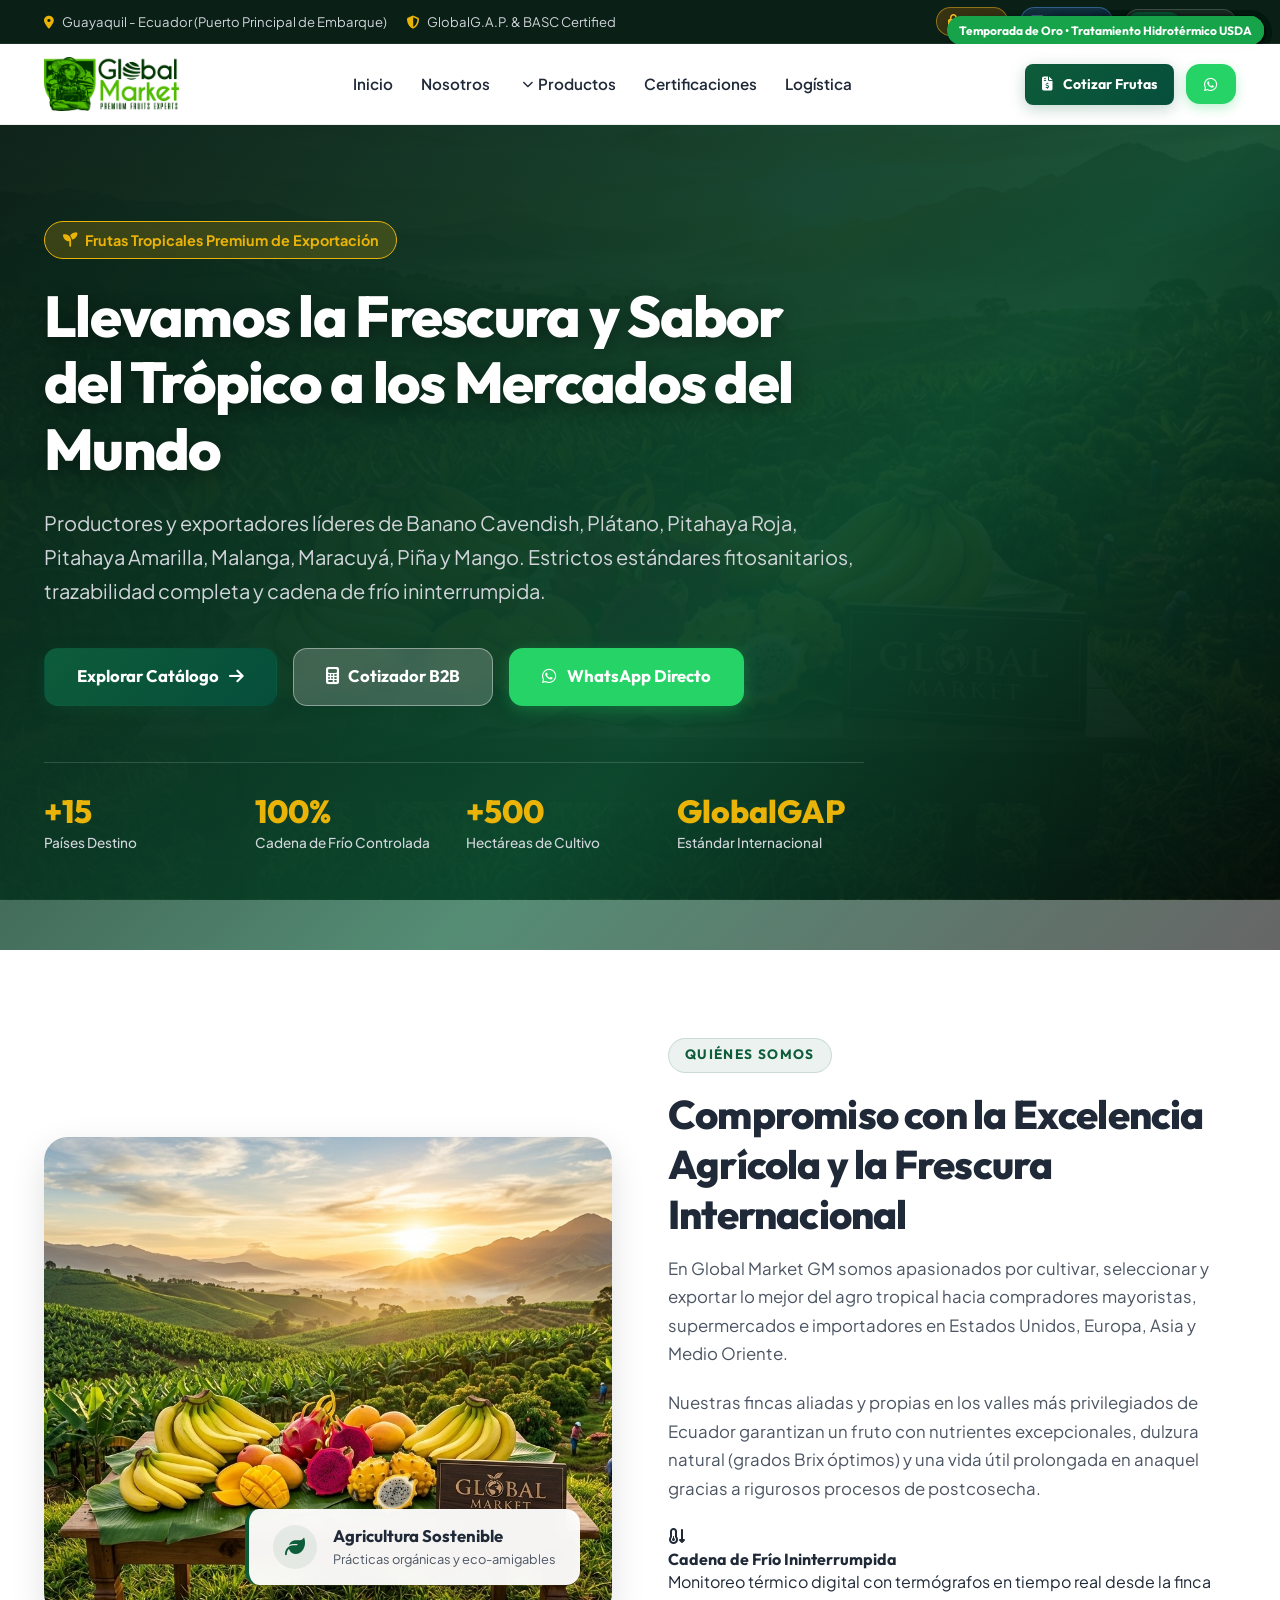
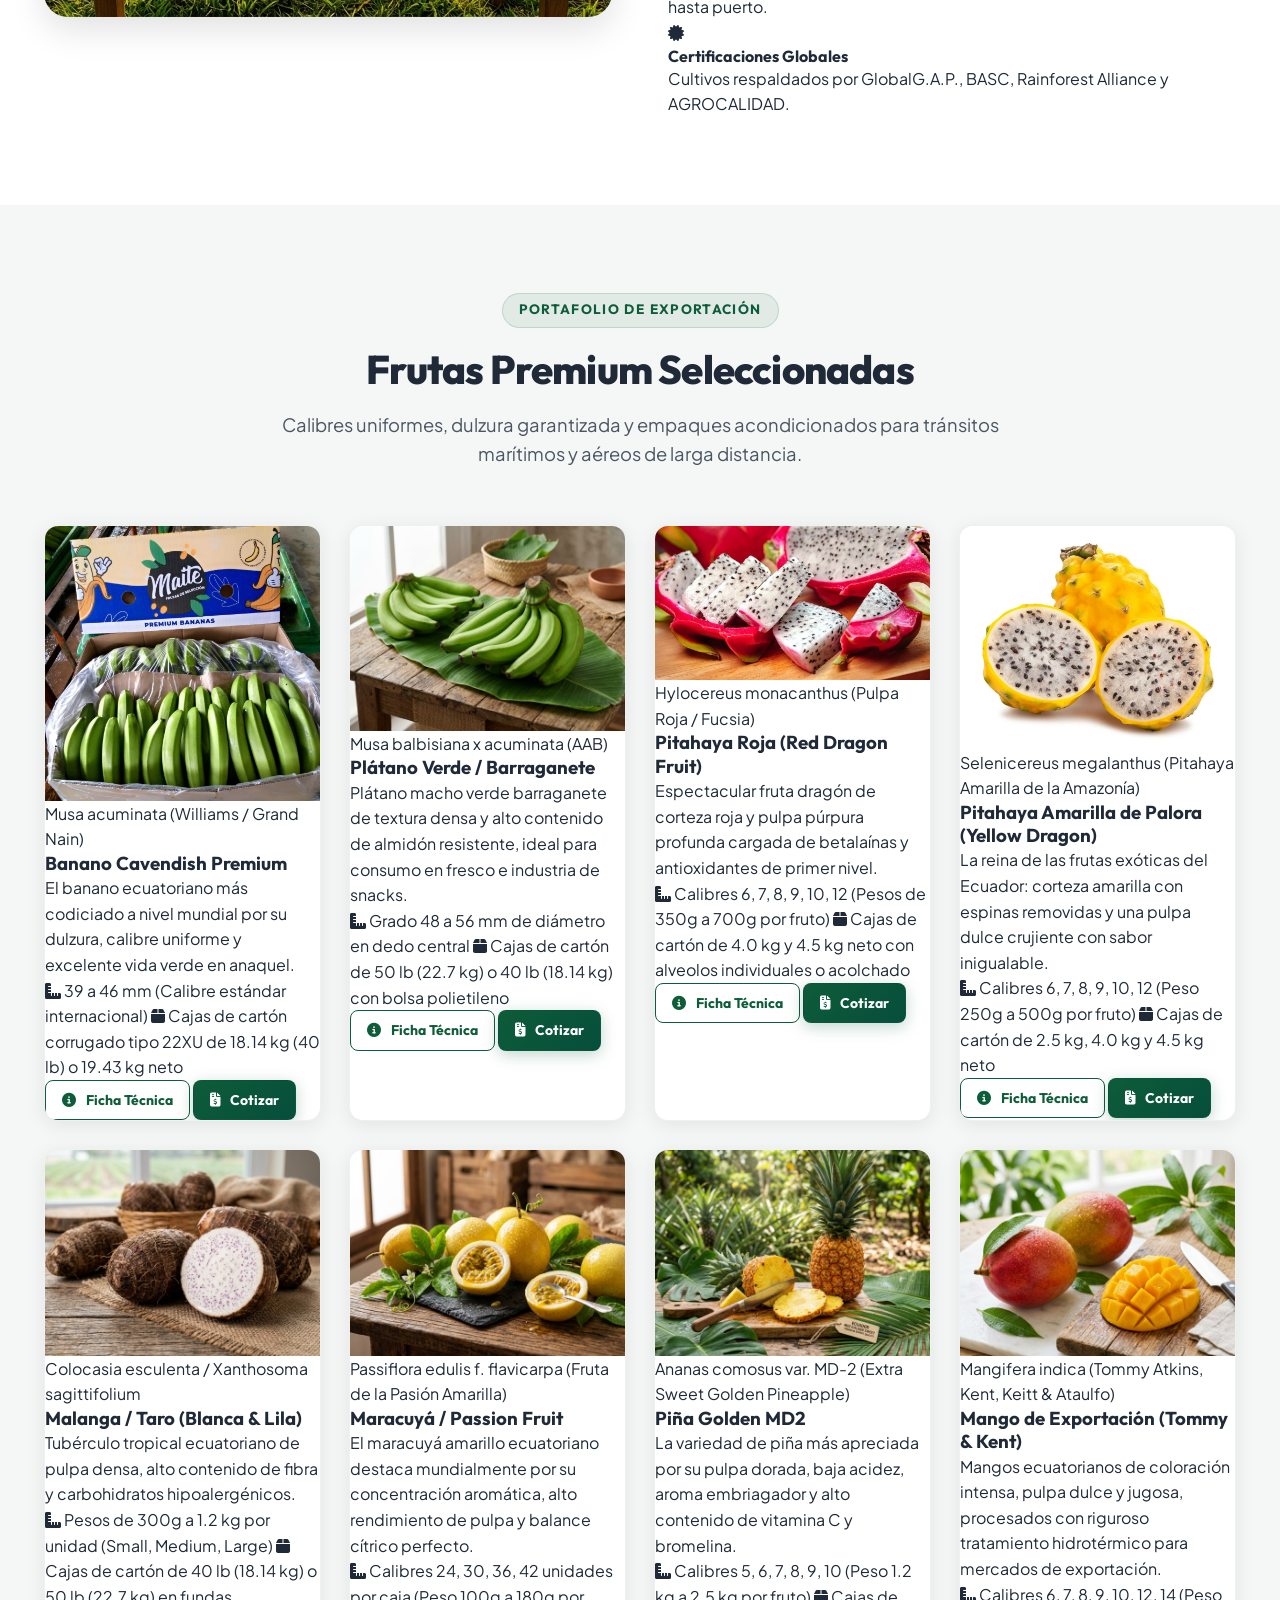
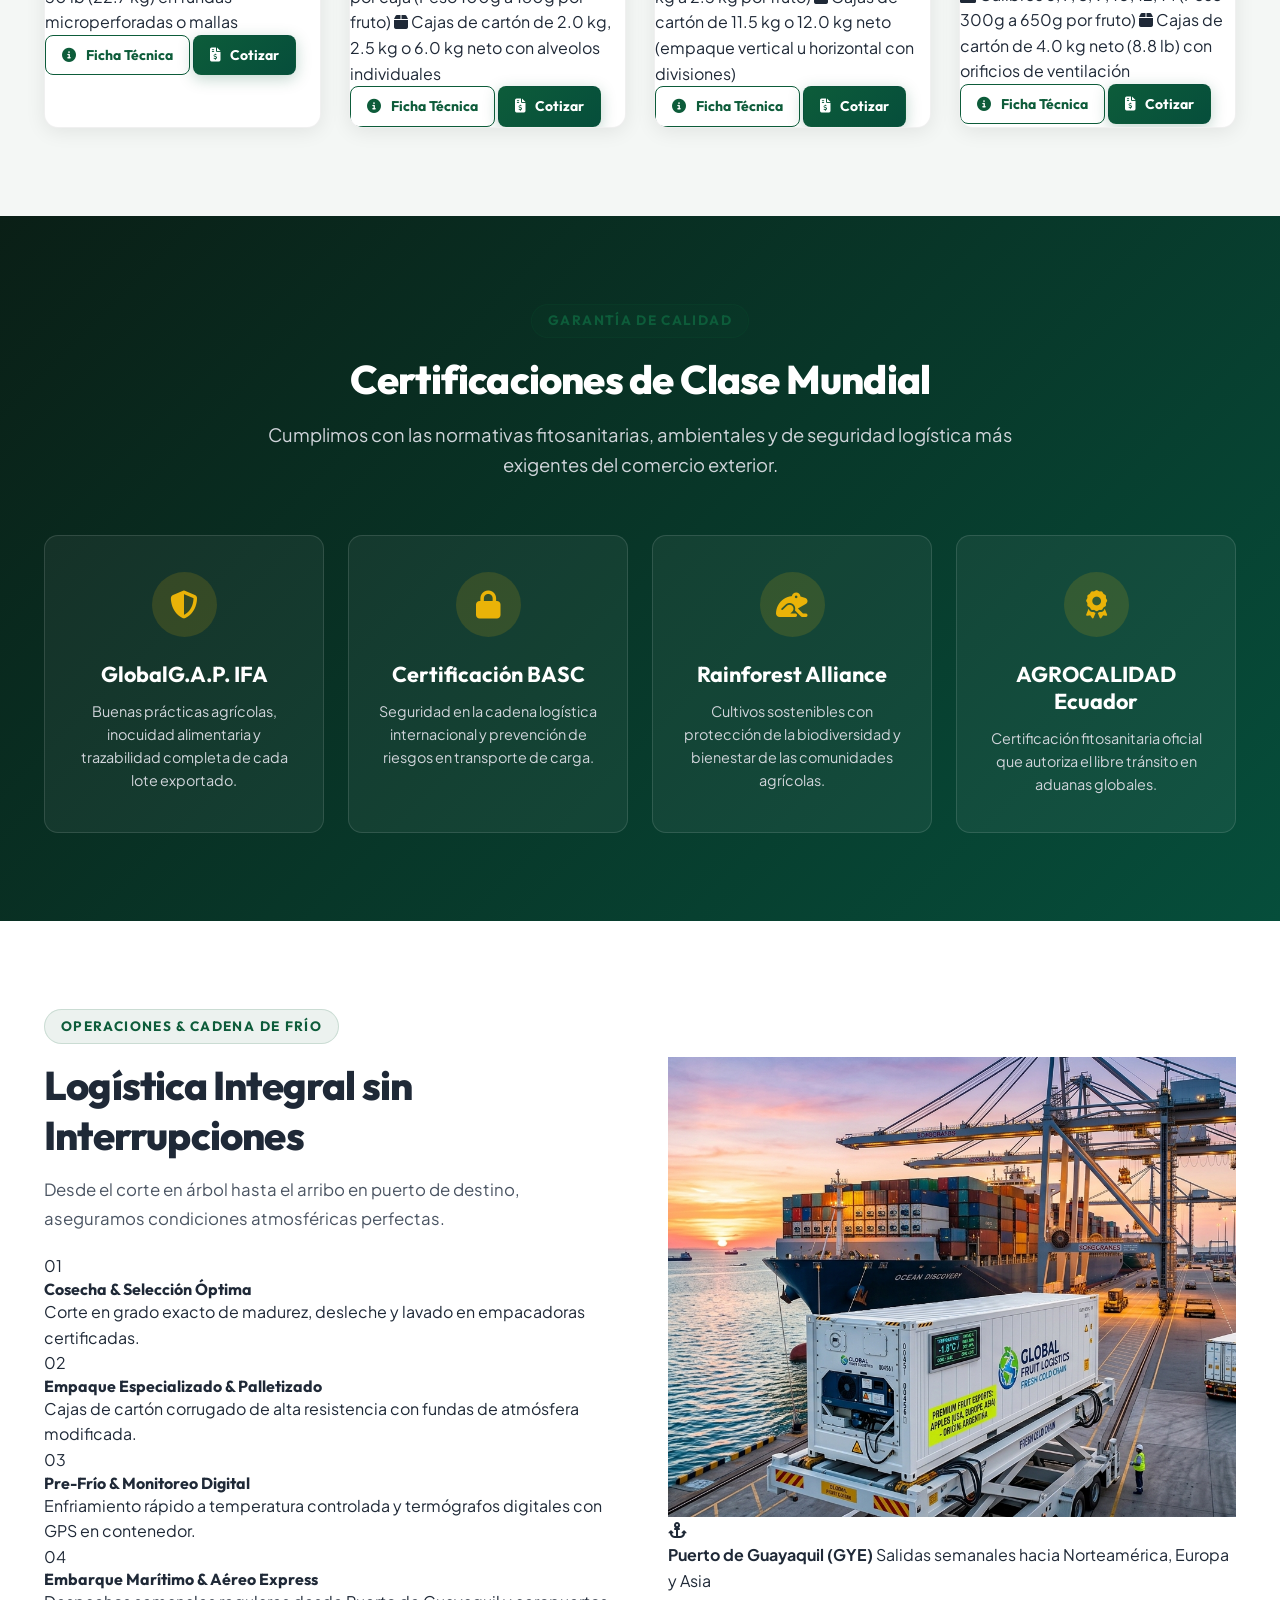
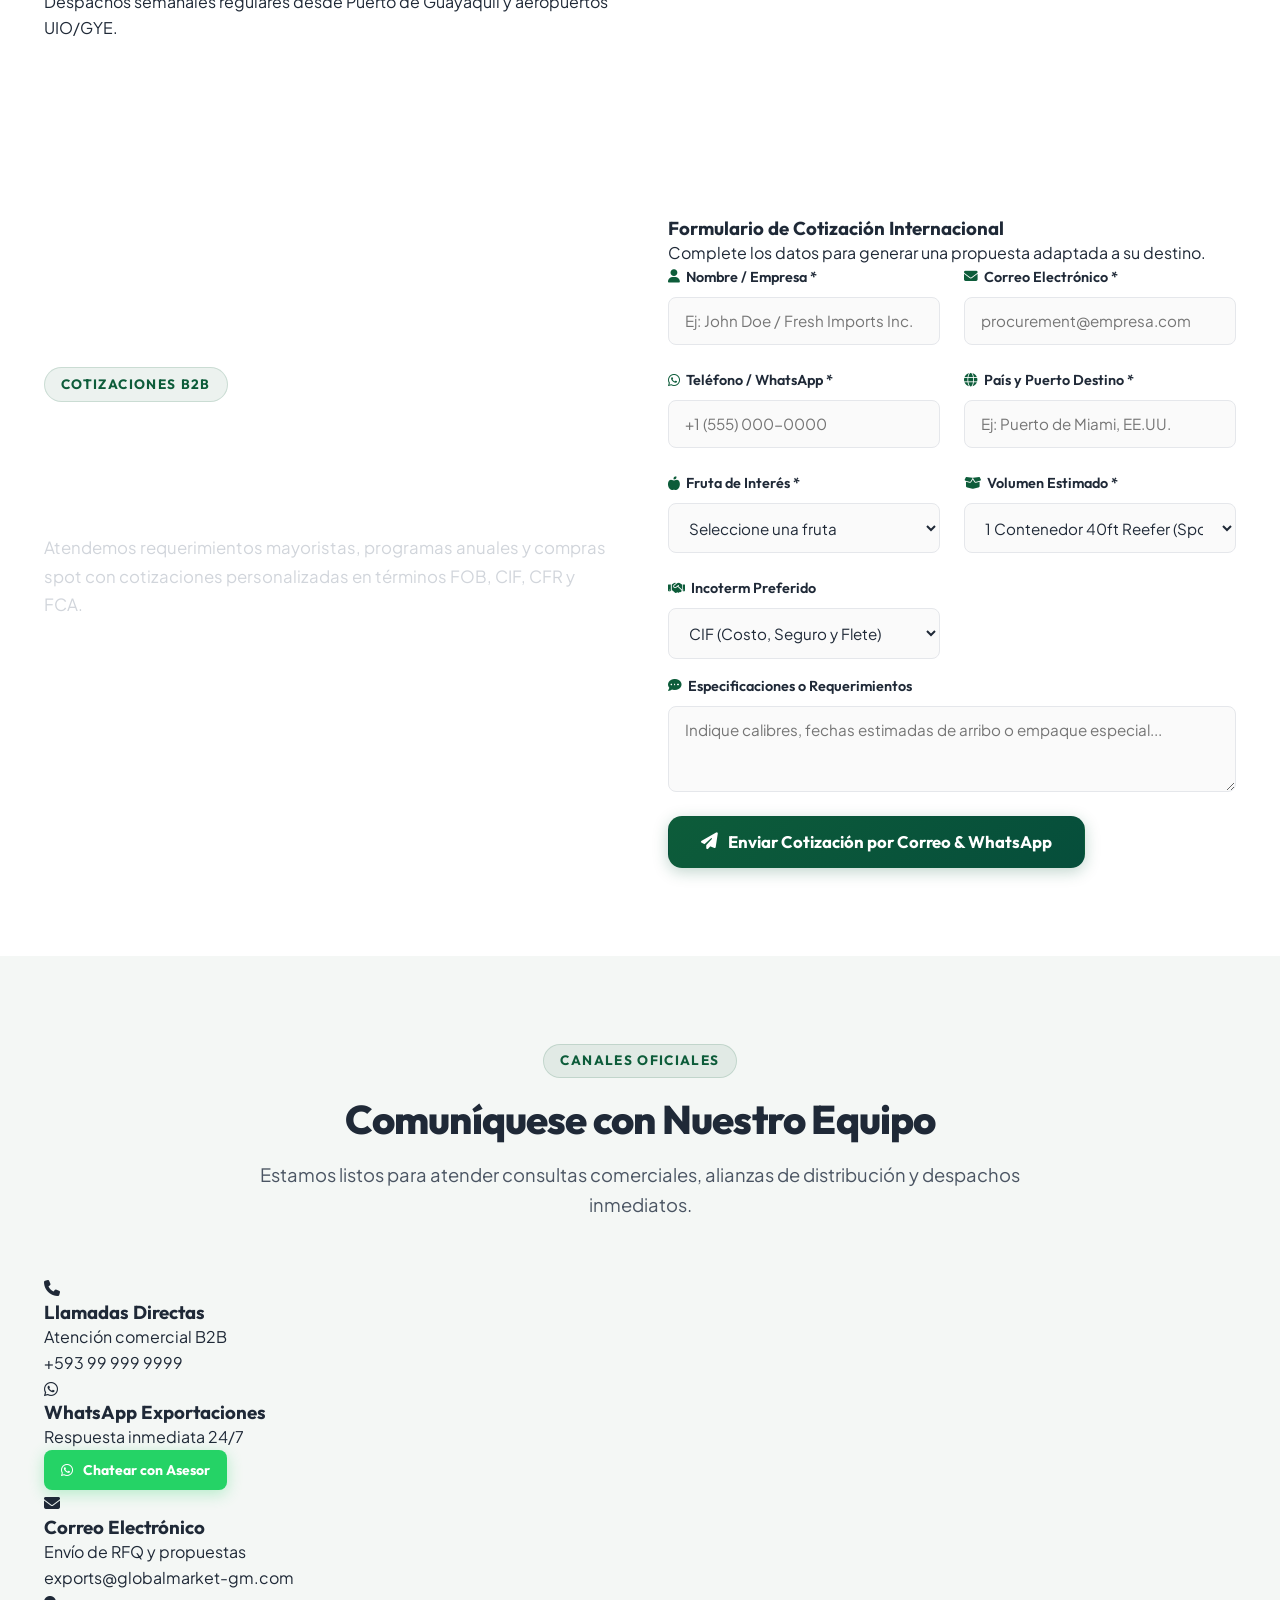
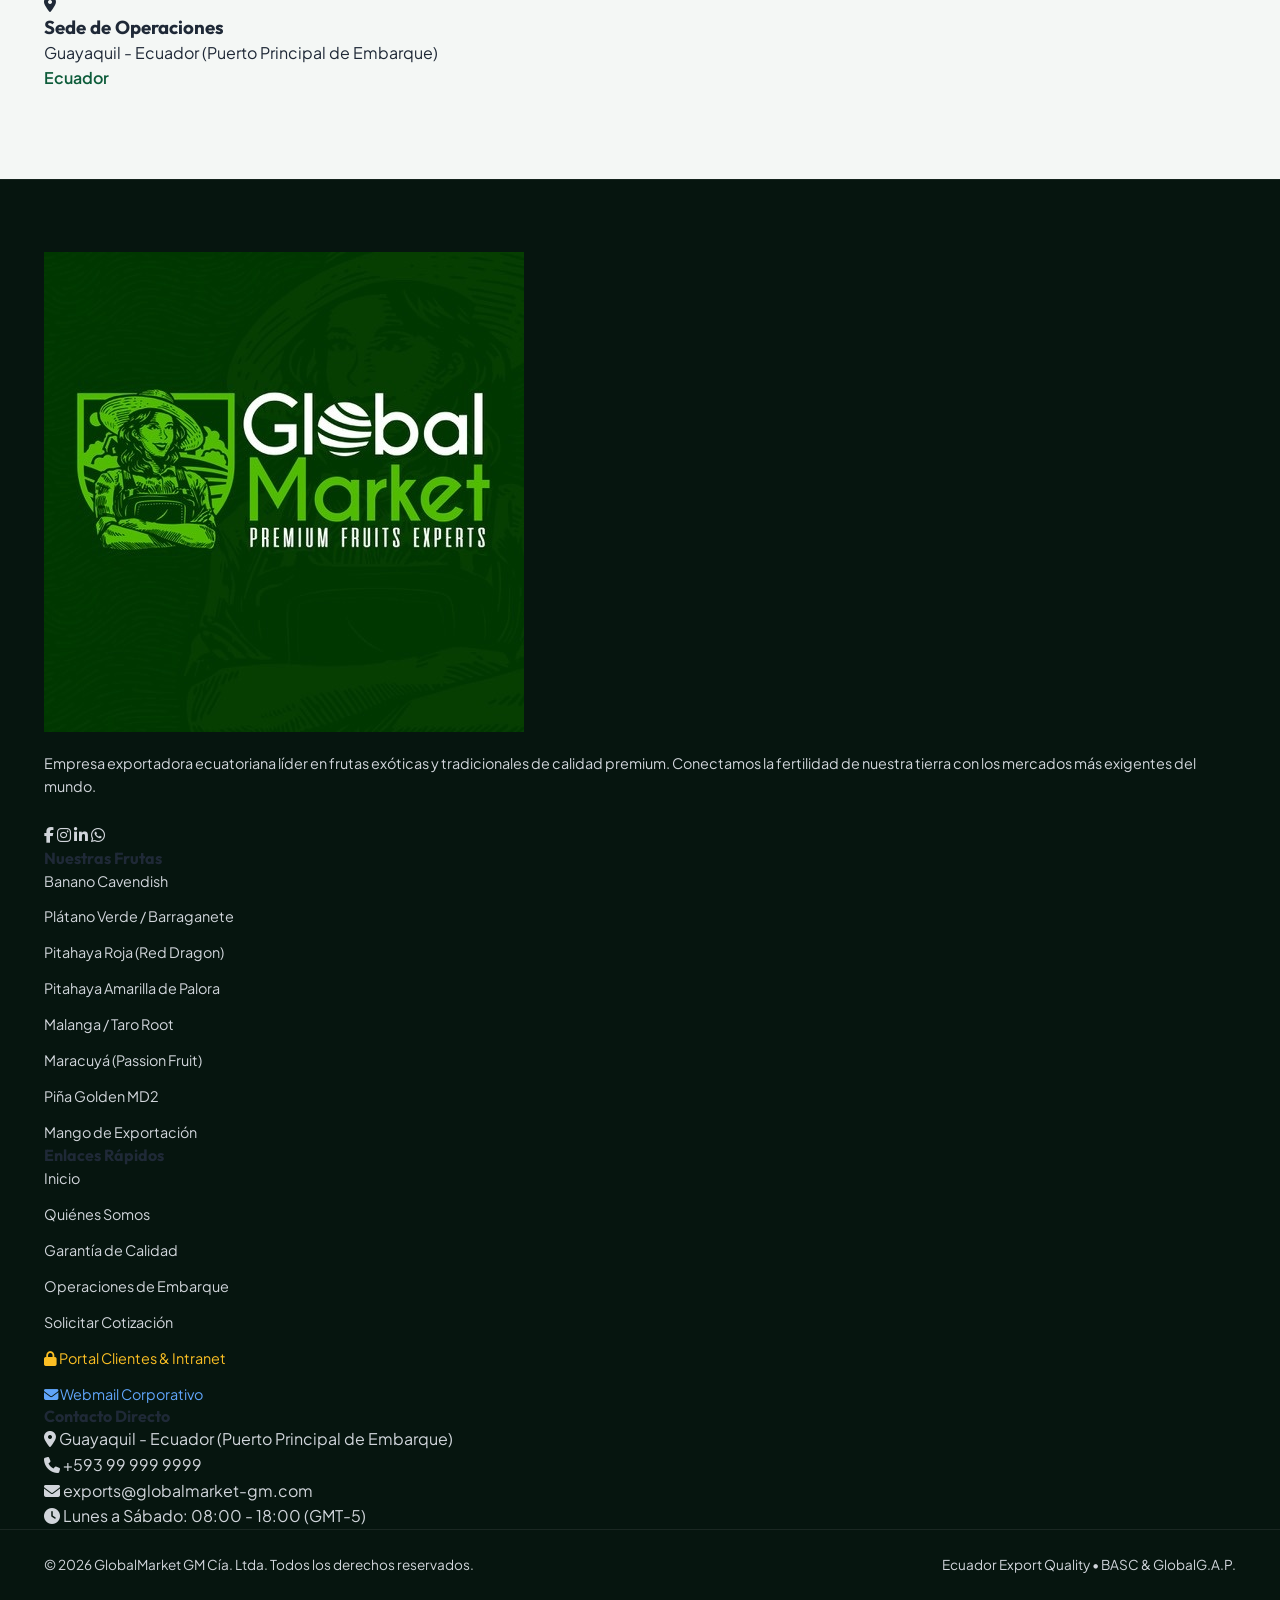
==== commit d63a939a: "fix: Restaurada estética de la cabecera, corregido dropdown de Productos y botones directos ES/EN co" ====
--- a/index.html
+++ b/index.html
@@ -9,7 +9,7 @@
   <meta name="author" content="Global Market GM">
   <meta property="og:title" content="GLOBAL MARKET GM | Global Fresh Fruit Exporter">
   <meta property="og:description" content="Frutas tropicales premium de exportación: Banano, Mango, Pitahayas, Piña, Plátano, Malanga y Maracuyá con cadena de frío y certificaciones internacionales.">
-  <meta property="og:image" content="assets/images/hero-banner.jpg?v=1788300552">
+  <meta property="og:image" content="assets/images/hero-banner.jpg?v=1788301085">
   <meta property="og:type" content="website">
 
   <!-- Favicon -->
@@ -36,15 +36,11 @@
         <span><i class="fa-solid fa-shield-halved"></i> <span>GlobalG.A.P. & BASC Certified</span></span>
       </div>
       <div class="top-bar-right">
-        <a href="drive/index.php" class="top-bar-portal-btn" title="Portal Drive Privado & Intranet" style="background: rgba(217, 119, 6, 0.22); border: 1px solid rgba(251, 191, 36, 0.45); color: #fbbf24; padding: 0.2rem 0.65rem; border-radius: 99px; text-decoration: none; font-size: 0.8rem; font-weight: 700; display: inline-flex; align-items: center; gap: 0.35rem;"><i class="fa-solid fa-lock"></i> <span>Drive GlobalMarket</span></a>
-        <a href="https://globalmarket-gm.com/webmail" target="_blank" class="top-bar-webmail-btn" title="Webmail de Correos Corporativos" style="background: rgba(59, 130, 246, 0.18); border: 1px solid rgba(96, 165, 250, 0.4); color: #93c5fd; padding: 0.2rem 0.65rem; border-radius: 99px; text-decoration: none; font-size: 0.8rem; font-weight: 600; display: inline-flex; align-items: center; gap: 0.35rem;"><i class="fa-solid fa-envelope"></i> <span>Webmail</span></a>
-        <a href="mailto:exports@globalmarket-gm.com" class="top-link"><i class="fa-regular fa-envelope"></i> exports@globalmarket-gm.com</a>
-        <div class="lang-switch-btn" id="langSwitch" title="Cambiar idioma">
-          <span id="currentLangLabel">🇪🇸 ES</span> <i class="fa-solid fa-chevron-down"></i>
-          <div class="lang-dropdown" id="langDropdown">
-            <button type="button" class="lang-option active" data-lang="es">🇪🇸 Español</button>
-            <button type="button" class="lang-option" data-lang="en">🇺🇸 English</button>
-          </div>
+        <a href="drive/index.php" class="top-bar-portal-btn" title="Portal Drive Privado & Intranet"><i class="fa-solid fa-lock"></i> <span>Drive</span></a>
+        <a href="https://globalmarket-gm.com/webmail" target="_blank" class="top-bar-webmail-btn" title="Webmail de Correos Corporativos"><i class="fa-solid fa-envelope"></i> <span>Webmail</span></a>
+        <div class="lang-switch-group">
+          <button type="button" class="lang-btn active" data-lang="es">🇪🇸 ES</button>
+          <button type="button" class="lang-btn" data-lang="en">🇺🇸 EN</button>
         </div>
       </div>
     </div>
@@ -59,10 +55,10 @@
 
       <!-- Desktop Navigation -->
       <nav class="nav-menu" id="navMenu">
-        <a href="index.html#inicio" class="nav-link">Inicio</a>
-        <a href="index.html#nosotros" class="nav-link">Quiénes Somos</a>
+        <a href="index.html#inicio" class="nav-link" data-i18n="nav_home">Inicio</a>
+        <a href="index.html#nosotros" class="nav-link" data-i18n="nav_about">Quiénes Somos</a>
         <div class="nav-dropdown-wrapper">
-          <a href="index.html#productos" class="nav-link">Productos <i class="fa-solid fa-chevron-down" style="font-size: 0.7rem; margin-left: 0.25rem;"></i></a>
+          <a href="index.html#productos" class="nav-link" data-i18n="nav_products">Productos <i class="fa-solid fa-chevron-down" style="font-size: 0.7rem; margin-left: 0.25rem;"></i></a>
           <div class="nav-dropdown-menu">
             <a href="banano.html" class="dropdown-item">Banano Cavendish</a>
             <a href="platano.html" class="dropdown-item">Plátano Verde / Barraganete</a>
@@ -74,8 +70,8 @@
             <a href="mango.html" class="dropdown-item">Mango de Exportación</a>
           </div>
         </div>
-        <a href="index.html#certificaciones" class="nav-link">Certificaciones</a>
-        <a href="index.html#logistica" class="nav-link">Logística</a>
+        <a href="index.html#certificaciones" class="nav-link" data-i18n="nav_cert">Certificaciones</a>
+        <a href="index.html#logistica" class="nav-link" data-i18n="nav_logistics">Logística</a>
       </nav>
 
       <!-- Header CTAs -->
@@ -118,7 +114,7 @@
 
   <main>
     <!-- HERO SECTION -->
-    <section class="hero-section" id="inicio" style="background-image: linear-gradient(180deg, rgba(6, 21, 15, 0.72) 0%, rgba(6, 21, 15, 0.92) 100%), url('assets/images/hero-banner.jpg?v=1788300552');">
+    <section class="hero-section" id="inicio" style="background-image: linear-gradient(180deg, rgba(6, 21, 15, 0.72) 0%, rgba(6, 21, 15, 0.92) 100%), url('assets/images/hero-banner.jpg?v=1788301085');">
       <div class="hero-bg-overlay"></div>
       <div class="container hero-container">
         <div class="hero-content">
@@ -172,7 +168,7 @@
         <div class="grid-2-cols align-center">
           <div class="about-visuals">
             <div class="image-wrapper-card">
-              <img src="assets/images/hero-banner.jpg?v=1788300552" alt="Plantación y Cosecha Global Market GM" class="about-img-main">
+              <img src="assets/images/hero-banner.jpg?v=1788301085" alt="Plantación y Cosecha Global Market GM" class="about-img-main">
               <div class="about-floating-badge">
                 <div class="badge-icon"><i class="fa-solid fa-leaf"></i></div>
                 <div>
@@ -227,7 +223,7 @@
         <div class="products-grid">
         <div class="product-card">
           <div class="product-img-wrapper">
-            <img src="assets/images/banano/banano-caja-maite-detalle.jpg?v=1788300552" alt="Banano Cavendish Premium" class="product-img" loading="lazy">
+            <img src="assets/images/banano/banano-caja-maite-detalle.jpg?v=1788301085" alt="Banano Cavendish Premium" class="product-img" loading="lazy">
             <span class="product-badge badge-green">Disponibilidad: Todo el Año</span>
           </div>
           <div class="product-content">
@@ -240,16 +236,16 @@
             </div>
             <div class="product-card-actions">
               <a href="banano.html" class="btn btn-outline-primary btn-sm btn-block">
-                <i class="fa-solid fa-circle-info"></i> Ver Ficha y Galería
+                <i class="fa-solid fa-circle-info"></i> <span data-i18n="btn_specs">Ver Ficha y Galería</span>
               </a>
               <a href="banano.html#cotizador-producto" class="btn btn-primary btn-sm btn-block">
-                <i class="fa-solid fa-file-invoice-dollar"></i> Cotizar
+                <i class="fa-solid fa-file-invoice-dollar"></i> <span data-i18n="btn_quote_item">Cotizar</span>
               </a>
             </div>
           </div>
         </div>        <div class="product-card">
           <div class="product-img-wrapper">
-            <img src="assets/images/platano.jpg?v=1788300552" alt="Plátano Verde / Barraganete" class="product-img" loading="lazy">
+            <img src="assets/images/platano.jpg?v=1788301085" alt="Plátano Verde / Barraganete" class="product-img" loading="lazy">
             <span class="product-badge badge-green">Disponibilidad: Todo el Año</span>
           </div>
           <div class="product-content">
@@ -262,16 +258,16 @@
             </div>
             <div class="product-card-actions">
               <a href="platano.html" class="btn btn-outline-primary btn-sm btn-block">
-                <i class="fa-solid fa-circle-info"></i> Ver Ficha y Galería
+                <i class="fa-solid fa-circle-info"></i> <span data-i18n="btn_specs">Ver Ficha y Galería</span>
               </a>
               <a href="platano.html#cotizador-producto" class="btn btn-primary btn-sm btn-block">
-                <i class="fa-solid fa-file-invoice-dollar"></i> Cotizar
+                <i class="fa-solid fa-file-invoice-dollar"></i> <span data-i18n="btn_quote_item">Cotizar</span>
               </a>
             </div>
           </div>
         </div>        <div class="product-card">
           <div class="product-img-wrapper">
-            <img src="assets/images/pitahaya/pitahaya-cubos-madera.jpg?v=1788300552" alt="Pitahaya Roja (Red Dragon Fruit)" class="product-img" loading="lazy">
+            <img src="assets/images/pitahaya/pitahaya-cubos-madera.jpg?v=1788301085" alt="Pitahaya Roja (Red Dragon Fruit)" class="product-img" loading="lazy">
             <span class="product-badge badge-green">Superfruta Exótica • Alta Demanda</span>
           </div>
           <div class="product-content">
@@ -284,16 +280,16 @@
             </div>
             <div class="product-card-actions">
               <a href="pitahaya-roja.html" class="btn btn-outline-primary btn-sm btn-block">
-                <i class="fa-solid fa-circle-info"></i> Ver Ficha y Galería
+                <i class="fa-solid fa-circle-info"></i> <span data-i18n="btn_specs">Ver Ficha y Galería</span>
               </a>
               <a href="pitahaya-roja.html#cotizador-producto" class="btn btn-primary btn-sm btn-block">
-                <i class="fa-solid fa-file-invoice-dollar"></i> Cotizar
+                <i class="fa-solid fa-file-invoice-dollar"></i> <span data-i18n="btn_quote_item">Cotizar</span>
               </a>
             </div>
           </div>
         </div>        <div class="product-card">
           <div class="product-img-wrapper">
-            <img src="assets/images/pitahaya-amarilla/pitahaya-amarilla-mitades-corte-hd.jpg?v=1788300552" alt="Pitahaya Amarilla de Palora (Yellow Dragon)" class="product-img" loading="lazy">
+            <img src="assets/images/pitahaya-amarilla/pitahaya-amarilla-mitades-corte-hd.jpg?v=1788301085" alt="Pitahaya Amarilla de Palora (Yellow Dragon)" class="product-img" loading="lazy">
             <span class="product-badge badge-green">Dulzura Suprema (18° Brix) • Denominación Palora</span>
           </div>
           <div class="product-content">
@@ -306,16 +302,16 @@
             </div>
             <div class="product-card-actions">
               <a href="pitahaya-amarilla.html" class="btn btn-outline-primary btn-sm btn-block">
-                <i class="fa-solid fa-circle-info"></i> Ver Ficha y Galería
+                <i class="fa-solid fa-circle-info"></i> <span data-i18n="btn_specs">Ver Ficha y Galería</span>
               </a>
               <a href="pitahaya-amarilla.html#cotizador-producto" class="btn btn-primary btn-sm btn-block">
-                <i class="fa-solid fa-file-invoice-dollar"></i> Cotizar
+                <i class="fa-solid fa-file-invoice-dollar"></i> <span data-i18n="btn_quote_item">Cotizar</span>
               </a>
             </div>
           </div>
         </div>        <div class="product-card">
           <div class="product-img-wrapper">
-            <img src="assets/images/malanga.jpg?v=1788300552" alt="Malanga / Taro (Blanca & Lila)" class="product-img" loading="lazy">
+            <img src="assets/images/malanga.jpg?v=1788301085" alt="Malanga / Taro (Blanca & Lila)" class="product-img" loading="lazy">
             <span class="product-badge badge-green">Tubérculo Premium • Alta Demanda</span>
           </div>
           <div class="product-content">
@@ -328,16 +324,16 @@
             </div>
             <div class="product-card-actions">
               <a href="malanga.html" class="btn btn-outline-primary btn-sm btn-block">
-                <i class="fa-solid fa-circle-info"></i> Ver Ficha y Galería
+                <i class="fa-solid fa-circle-info"></i> <span data-i18n="btn_specs">Ver Ficha y Galería</span>
               </a>
               <a href="malanga.html#cotizador-producto" class="btn btn-primary btn-sm btn-block">
-                <i class="fa-solid fa-file-invoice-dollar"></i> Cotizar
+                <i class="fa-solid fa-file-invoice-dollar"></i> <span data-i18n="btn_quote_item">Cotizar</span>
               </a>
             </div>
           </div>
         </div>        <div class="product-card">
           <div class="product-img-wrapper">
-            <img src="assets/images/maracuya.jpg?v=1788300552" alt="Maracuyá / Passion Fruit" class="product-img" loading="lazy">
+            <img src="assets/images/maracuya.jpg?v=1788301085" alt="Maracuyá / Passion Fruit" class="product-img" loading="lazy">
             <span class="product-badge badge-green">Aroma Intenso • Acidez Equilibrada</span>
           </div>
           <div class="product-content">
@@ -350,16 +346,16 @@
             </div>
             <div class="product-card-actions">
               <a href="maracuya.html" class="btn btn-outline-primary btn-sm btn-block">
-                <i class="fa-solid fa-circle-info"></i> Ver Ficha y Galería
+                <i class="fa-solid fa-circle-info"></i> <span data-i18n="btn_specs">Ver Ficha y Galería</span>
               </a>
               <a href="maracuya.html#cotizador-producto" class="btn btn-primary btn-sm btn-block">
-                <i class="fa-solid fa-file-invoice-dollar"></i> Cotizar
+                <i class="fa-solid fa-file-invoice-dollar"></i> <span data-i18n="btn_quote_item">Cotizar</span>
               </a>
             </div>
           </div>
         </div>        <div class="product-card">
           <div class="product-img-wrapper">
-            <img src="assets/images/pina.jpg?v=1788300552" alt="Piña Golden MD2" class="product-img" loading="lazy">
+            <img src="assets/images/pina.jpg?v=1788301085" alt="Piña Golden MD2" class="product-img" loading="lazy">
             <span class="product-badge badge-green">Extra Dulce MD2 • Corona Verde Perfecta</span>
           </div>
           <div class="product-content">
@@ -372,16 +368,16 @@
             </div>
             <div class="product-card-actions">
               <a href="pina.html" class="btn btn-outline-primary btn-sm btn-block">
-                <i class="fa-solid fa-circle-info"></i> Ver Ficha y Galería
+                <i class="fa-solid fa-circle-info"></i> <span data-i18n="btn_specs">Ver Ficha y Galería</span>
               </a>
               <a href="pina.html#cotizador-producto" class="btn btn-primary btn-sm btn-block">
-                <i class="fa-solid fa-file-invoice-dollar"></i> Cotizar
+                <i class="fa-solid fa-file-invoice-dollar"></i> <span data-i18n="btn_quote_item">Cotizar</span>
               </a>
             </div>
           </div>
         </div>        <div class="product-card">
           <div class="product-img-wrapper">
-            <img src="assets/images/mango.jpg?v=1788300552" alt="Mango de Exportación (Tommy & Kent)" class="product-img" loading="lazy">
+            <img src="assets/images/mango.jpg?v=1788301085" alt="Mango de Exportación (Tommy & Kent)" class="product-img" loading="lazy">
             <span class="product-badge badge-green">Temporada de Oro • Tratamiento Hidrotérmico USDA</span>
           </div>
           <div class="product-content">
@@ -394,10 +390,10 @@
             </div>
             <div class="product-card-actions">
               <a href="mango.html" class="btn btn-outline-primary btn-sm btn-block">
-                <i class="fa-solid fa-circle-info"></i> Ver Ficha y Galería
+                <i class="fa-solid fa-circle-info"></i> <span data-i18n="btn_specs">Ver Ficha y Galería</span>
               </a>
               <a href="mango.html#cotizador-producto" class="btn btn-primary btn-sm btn-block">
-                <i class="fa-solid fa-file-invoice-dollar"></i> Cotizar
+                <i class="fa-solid fa-file-invoice-dollar"></i> <span data-i18n="btn_quote_item">Cotizar</span>
               </a>
             </div>
           </div>
@@ -476,7 +472,7 @@
           </div>
           <div class="logistics-visual">
             <div class="logistics-card-img">
-              <img src="assets/images/logistica.jpg?v=1788300552" alt="Logística y Embarque Internacional Global Market GM" class="logistics-img">
+              <img src="assets/images/logistica.jpg?v=1788301085" alt="Logística y Embarque Internacional Global Market GM" class="logistics-img">
               <div class="logistics-floating-card">
                 <i class="fa-solid fa-anchor"></i>
                 <div>
--- a/styles.css
+++ b/styles.css
@@ -172,23 +172,23 @@
 .top-bar {
   background-color: var(--bg-dark);
   color: var(--text-white-muted);
-  font-size: 0.85rem;
-  padding: 0.5rem 0;
-  border-bottom: 1px solid rgba(255,255,255,0.08);
+  font-size: 0.82rem;
+  padding: 0.45rem 0;
+  border-bottom: 1px solid rgba(255, 255, 255, 0.08);
 }
 
 .top-bar-inner {
   display: flex;
   justify-content: space-between;
   align-items: center;
-  flex-wrap: wrap;
   gap: 1rem;
 }
 
 .top-bar-left {
   display: flex;
-  gap: 1.5rem;
-  align-items: center;
+  gap: 1.25rem;
+  align-items: center;
+  white-space: nowrap;
 }
 
 .top-bar-left i {
@@ -199,73 +199,83 @@
 .top-bar-right {
   display: flex;
   align-items: center;
-  gap: 1.5rem;
-}
-
-.top-link {
+  gap: 0.75rem;
+  white-space: nowrap;
+}
+
+.top-bar-portal-btn {
+  display: inline-flex;
+  align-items: center;
+  gap: 0.35rem;
+  background: rgba(217, 119, 6, 0.22);
+  border: 1px solid rgba(251, 191, 36, 0.45);
+  color: #fbbf24 !important;
+  font-size: 0.78rem;
+  font-weight: 700;
+  padding: 0.22rem 0.65rem;
+  border-radius: 99px;
+  text-decoration: none;
+  transition: all 0.2s ease;
+}
+
+.top-bar-portal-btn:hover {
+  background: rgba(217, 119, 6, 0.4);
+  border-color: #fbbf24;
+  transform: translateY(-1px);
+}
+
+.top-bar-webmail-btn {
+  display: inline-flex;
+  align-items: center;
+  gap: 0.35rem;
+  background: rgba(59, 130, 246, 0.18);
+  border: 1px solid rgba(96, 165, 250, 0.4);
+  color: #93c5fd !important;
+  font-size: 0.78rem;
+  font-weight: 600;
+  padding: 0.22rem 0.65rem;
+  border-radius: 99px;
+  text-decoration: none;
+  transition: all 0.2s ease;
+}
+
+.top-bar-webmail-btn:hover {
+  background: rgba(59, 130, 246, 0.35);
+  border-color: #93c5fd;
+  transform: translateY(-1px);
+}
+
+/* Language Switcher Buttons */
+.lang-switch-group {
+  display: inline-flex;
+  align-items: center;
+  background: rgba(255, 255, 255, 0.08);
+  padding: 2px;
+  border-radius: 99px;
+  border: 1px solid rgba(255, 255, 255, 0.15);
+}
+
+.lang-btn {
+  background: transparent;
+  border: none;
   color: var(--text-white-muted);
-  display: flex;
-  align-items: center;
-  gap: 0.4rem;
-}
-
-.top-link:hover {
-  color: var(--accent-gold);
-}
-
-/* Language Switcher */
-.lang-switch-btn {
-  position: relative;
+  font-size: 0.76rem;
+  font-weight: 600;
+  padding: 0.2rem 0.55rem;
+  border-radius: 99px;
   cursor: pointer;
-  background: rgba(255,255,255,0.1);
-  padding: 0.25rem 0.75rem;
-  border-radius: var(--radius-full);
-  font-weight: 600;
-  display: flex;
-  align-items: center;
-  gap: 0.4rem;
+  transition: all 0.2s ease;
   user-select: none;
 }
 
-.lang-switch-btn:hover {
-  background: rgba(255,255,255,0.2);
-}
-
-.lang-dropdown {
-  position: absolute;
-  top: calc(100% + 5px);
-  right: 0;
-  background: #FFFFFF;
-  color: var(--text-main);
-  border-radius: var(--radius-sm);
-  box-shadow: var(--shadow-lg);
-  padding: 0.4rem;
-  display: none;
-  flex-direction: column;
-  min-width: 120px;
-  z-index: 100;
-  border: 1px solid var(--border-light);
-}
-
-.lang-dropdown.show {
-  display: flex;
-}
-
-.lang-option {
-  background: none;
-  border: none;
-  text-align: left;
-  padding: 0.5rem 0.75rem;
-  font-size: 0.85rem;
-  font-weight: 600;
-  cursor: pointer;
-  border-radius: 4px;
-  transition: var(--transition);
-}
-
-.lang-option:hover, .lang-option.active {
-  background-color: var(--primary-soft);
-  color: var(--primary);
+.lang-btn:hover {
+  color: #FFFFFF;
+}
+
+.lang-btn.active {
+  background: var(--primary);
+  color: #FFFFFF;
+  box-shadow: 0 2px 6px rgba(0, 0, 0, 0.2);
 }
 
 /* ==========================================================================
@@ -275,7 +285,7 @@
   position: sticky;
   top: 0;
   z-index: 999;
-  background: rgba(255, 255, 255, 0.95);
+  background: rgba(255, 255, 255, 0.98);
   backdrop-filter: blur(12px);
   -webkit-backdrop-filter: blur(12px);
   border-bottom: 1px solid rgba(0,0,0,0.06);
@@ -319,10 +329,10 @@
   border: 1px solid rgba(255, 255, 255, 0.15);
 }
 
-.nav-menu {
-  display: flex;
-  align-items: center;
-  gap: 2rem;
+.nav-menu, .nav-links {
+  display: flex;
+  align-items: center;
+  gap: 1.75rem;
 }
 
 .nav-link {
@@ -330,7 +340,12 @@
   font-size: 0.95rem;
   color: var(--text-main);
   position: relative;
-  padding: 0.35rem 0;
+  padding: 0.5rem 0;
+  text-decoration: none;
+  display: inline-flex;
+  align-items: center;
+  gap: 0.3rem;
+  transition: var(--transition);
 }
 
 .nav-link::after {
@@ -351,6 +366,64 @@
 
 .nav-link:hover::after, .nav-link.active::after {
   width: 100%;
+}
+
+/* Dropdown Submenu */
+.nav-dropdown-wrapper {
+  position: relative;
+  display: inline-flex;
+  align-items: center;
+  height: 100%;
+}
+
+.nav-dropdown-menu {
+  position: absolute;
+  top: calc(100% - 5px);
+  left: 0;
+  min-width: 260px;
+  background: #FFFFFF;
+  border-radius: 12px;
+  box-shadow: 0 16px 36px rgba(0, 0, 0, 0.12), 0 4px 12px rgba(0, 0, 0, 0.06);
+  border: 1px solid rgba(0, 0, 0, 0.08);
+  padding: 0.6rem 0;
+  display: none;
+  flex-direction: column;
+  z-index: 1000;
+  animation: dropdownFadeIn 0.2s ease forwards;
+}
+
+.nav-dropdown-wrapper:hover .nav-dropdown-menu {
+  display: flex;
+}
+
+@keyframes dropdownFadeIn {
+  from {
+    opacity: 0;
+    transform: translateY(8px);
+  }
+  to {
+    opacity: 1;
+    transform: translateY(0);
+  }
+}
+
+.dropdown-item {
+  padding: 0.65rem 1.25rem;
+  font-size: 0.88rem;
+  font-weight: 600;
+  color: #334155;
+  text-decoration: none;
+  display: flex;
+  align-items: center;
+  gap: 0.5rem;
+  transition: all 0.2s ease;
+  white-space: nowrap;
+}
+
+.dropdown-item:hover {
+  background: #f0fdf4;
+  color: var(--primary);
+  padding-left: 1.5rem;
 }
 
 .header-actions {
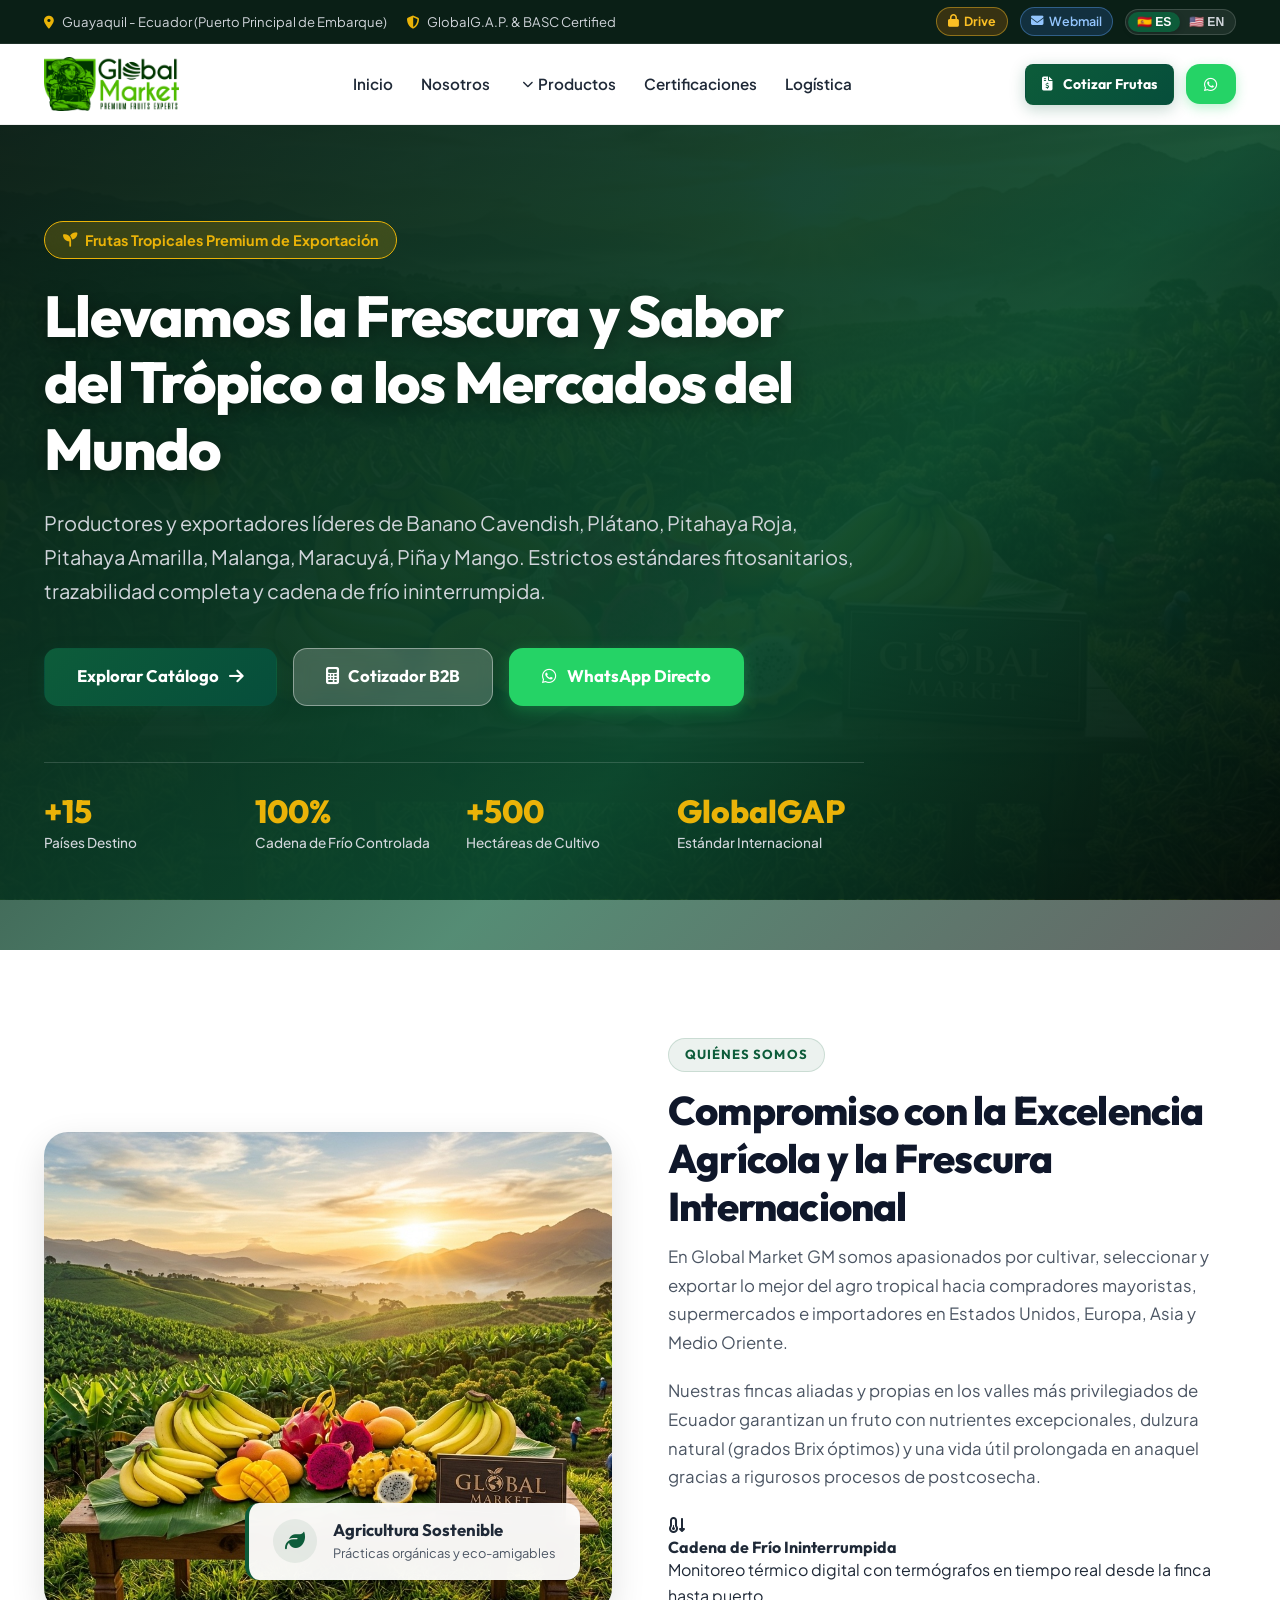
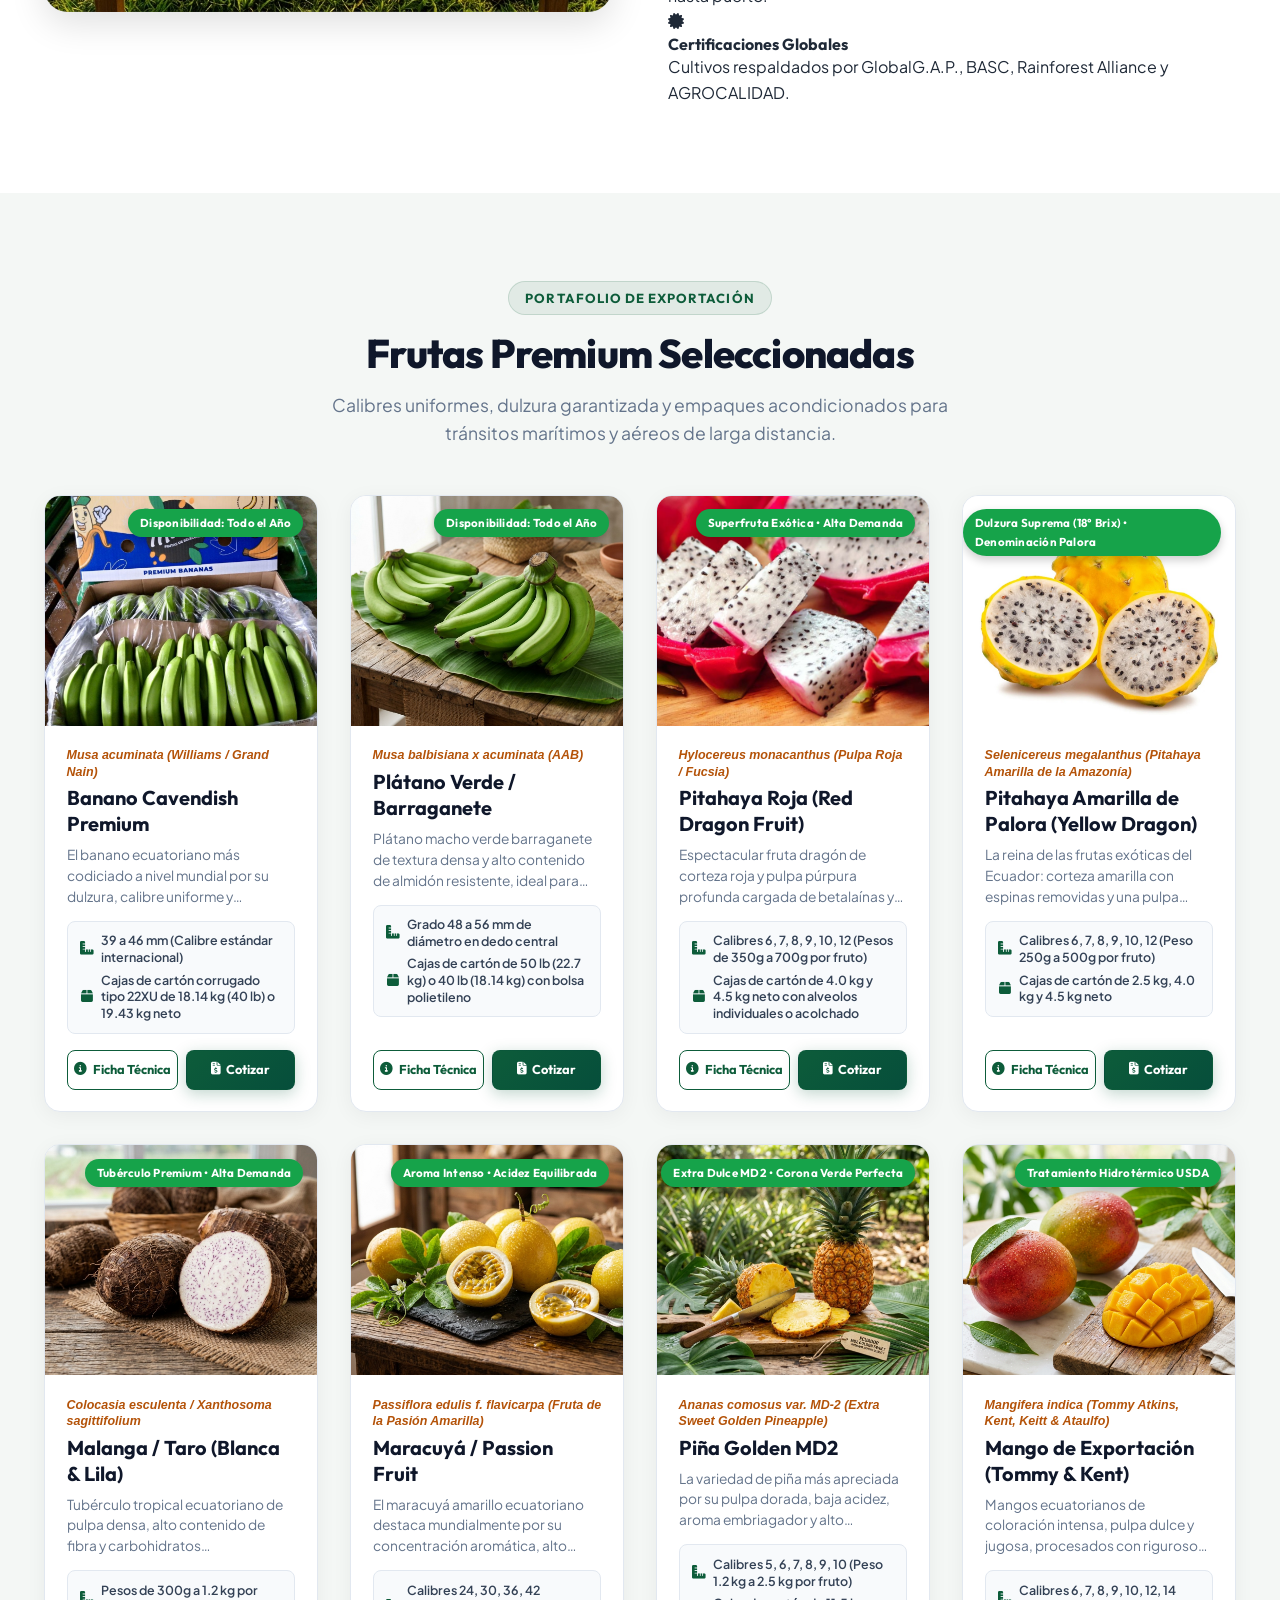
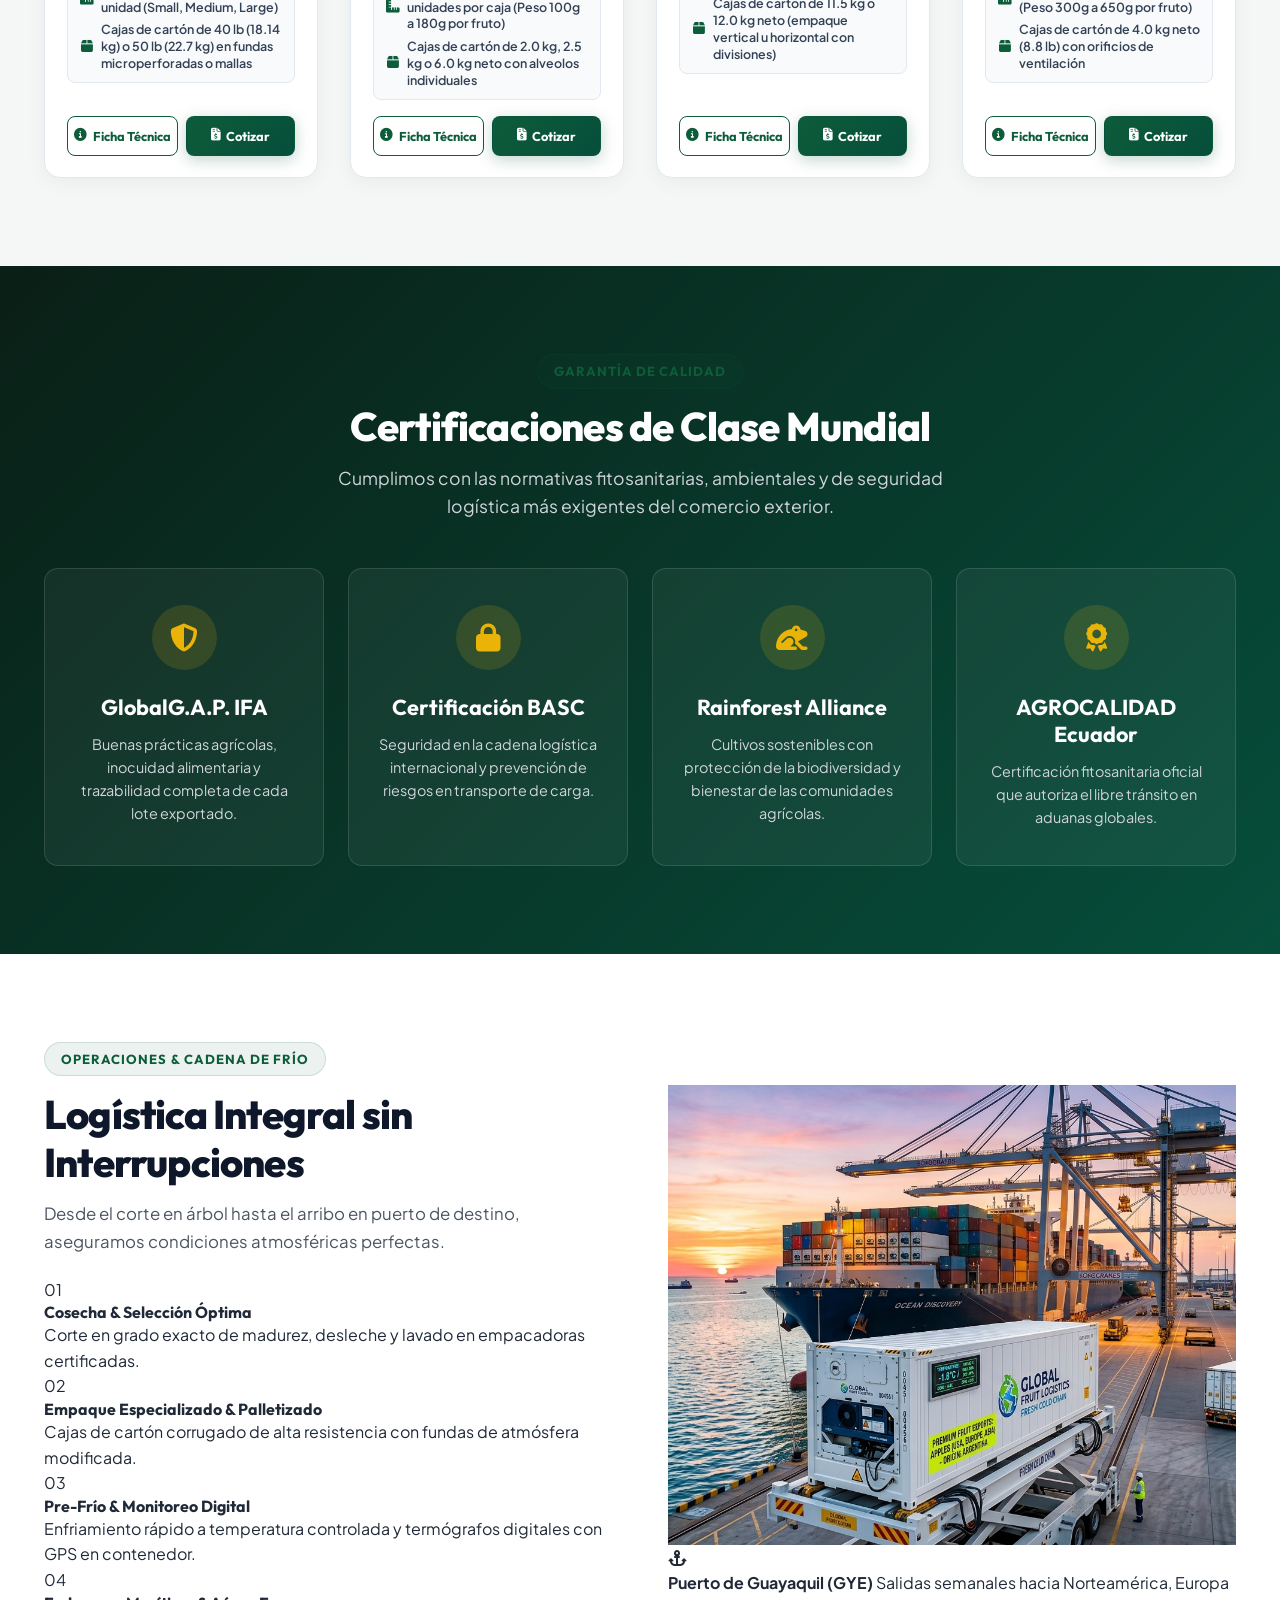
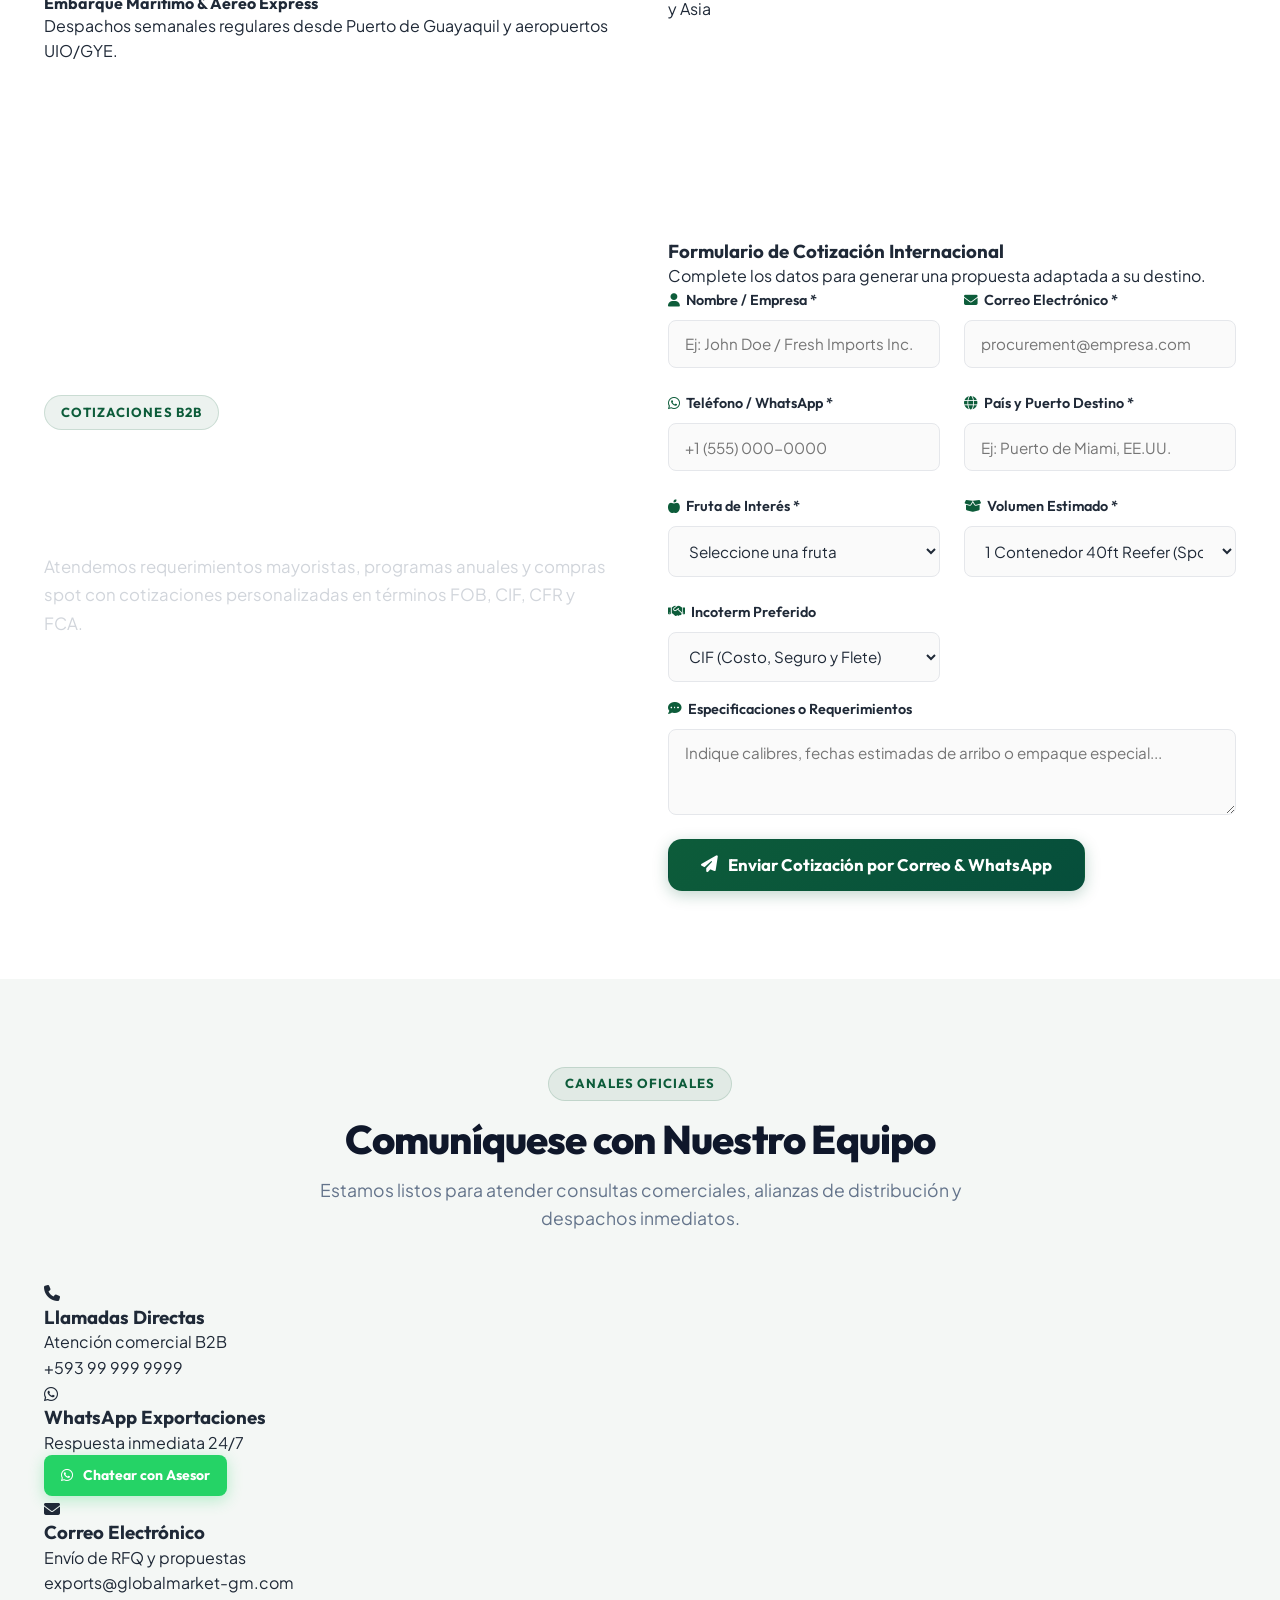
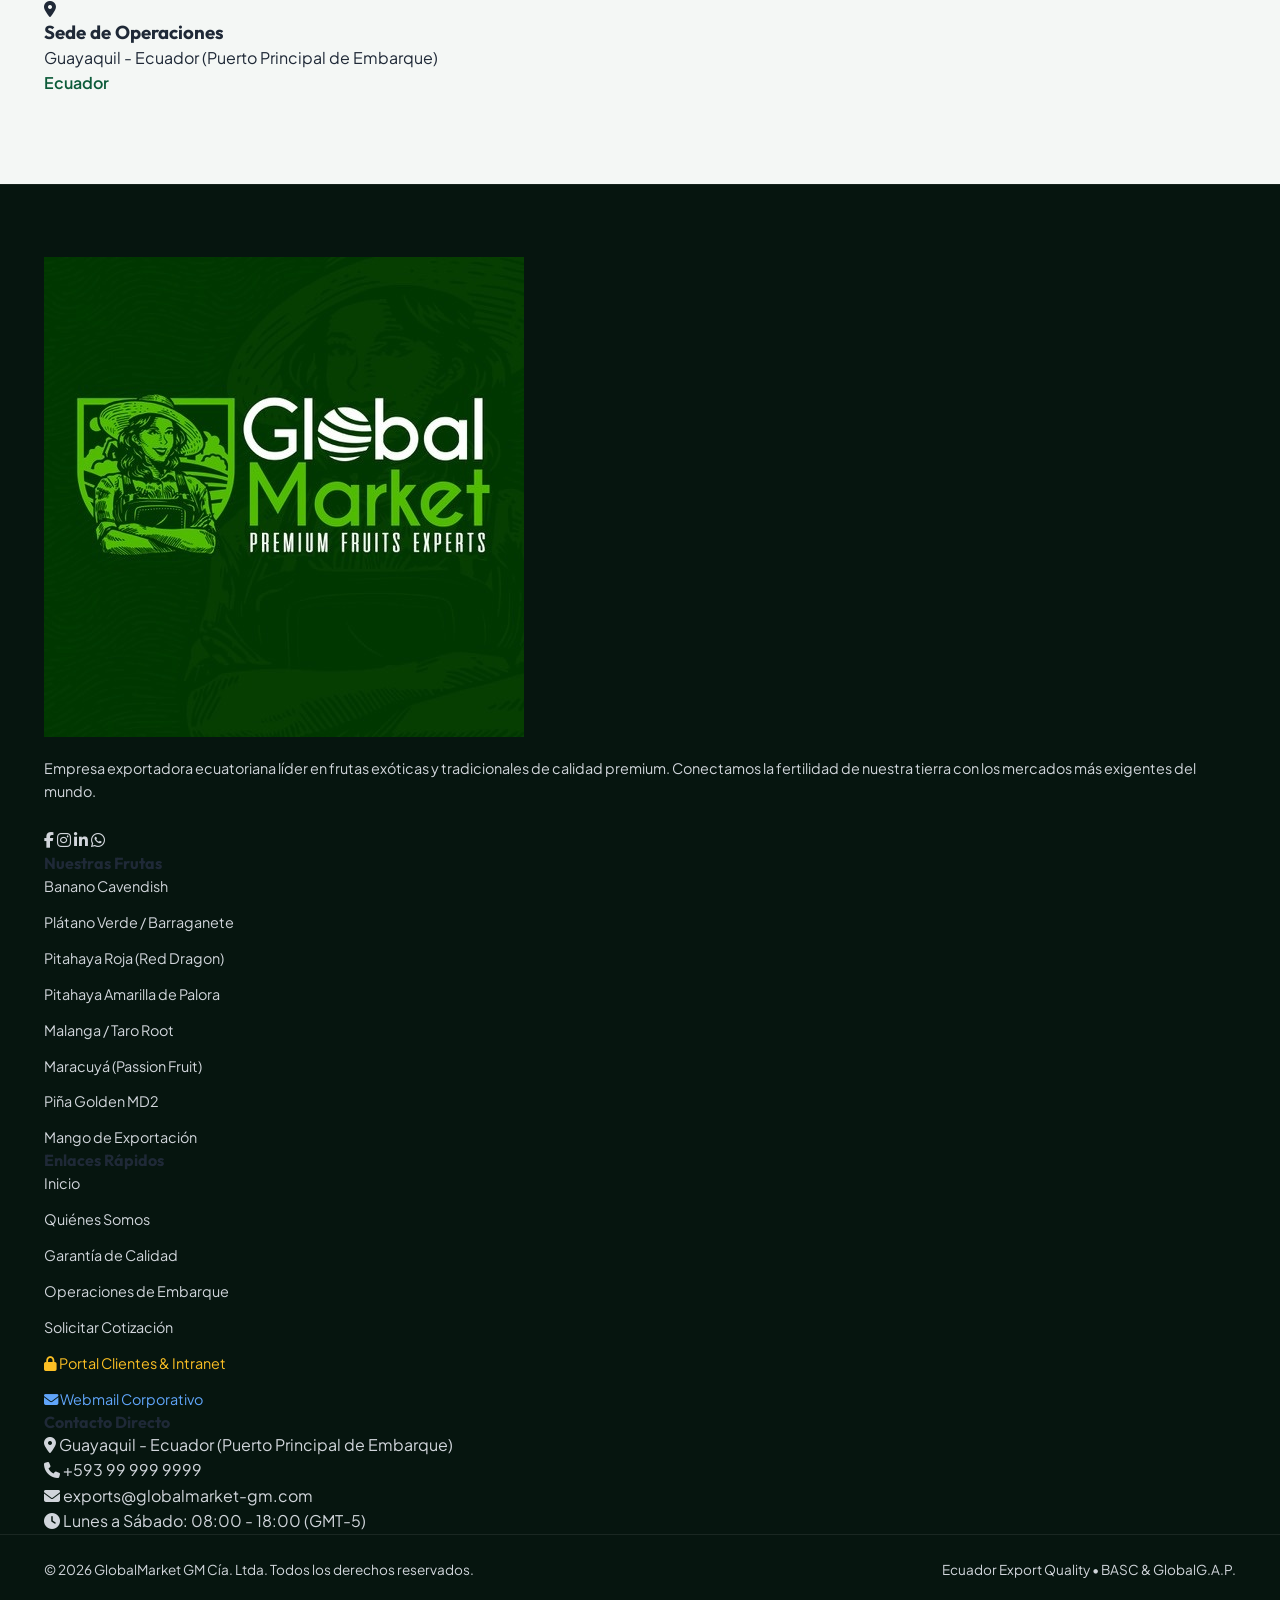
==== commit a0c7a093: "fix: Eliminada franja Temporada de Oro, rediseñadas las tarjetas del catálogo con tipografía y aline" ====
--- a/index.html
+++ b/index.html
@@ -9,7 +9,7 @@
   <meta name="author" content="Global Market GM">
   <meta property="og:title" content="GLOBAL MARKET GM | Global Fresh Fruit Exporter">
   <meta property="og:description" content="Frutas tropicales premium de exportación: Banano, Mango, Pitahayas, Piña, Plátano, Malanga y Maracuyá con cadena de frío y certificaciones internacionales.">
-  <meta property="og:image" content="assets/images/hero-banner.jpg?v=1788301085">
+  <meta property="og:image" content="assets/images/hero-banner.jpg?v=1788301709">
   <meta property="og:type" content="website">
 
   <!-- Favicon -->
@@ -114,7 +114,7 @@
 
   <main>
     <!-- HERO SECTION -->
-    <section class="hero-section" id="inicio" style="background-image: linear-gradient(180deg, rgba(6, 21, 15, 0.72) 0%, rgba(6, 21, 15, 0.92) 100%), url('assets/images/hero-banner.jpg?v=1788301085');">
+    <section class="hero-section" id="inicio" style="background-image: linear-gradient(180deg, rgba(6, 21, 15, 0.72) 0%, rgba(6, 21, 15, 0.92) 100%), url('assets/images/hero-banner.jpg?v=1788301709');">
       <div class="hero-bg-overlay"></div>
       <div class="container hero-container">
         <div class="hero-content">
@@ -168,7 +168,7 @@
         <div class="grid-2-cols align-center">
           <div class="about-visuals">
             <div class="image-wrapper-card">
-              <img src="assets/images/hero-banner.jpg?v=1788301085" alt="Plantación y Cosecha Global Market GM" class="about-img-main">
+              <img src="assets/images/hero-banner.jpg?v=1788301709" alt="Plantación y Cosecha Global Market GM" class="about-img-main">
               <div class="about-floating-badge">
                 <div class="badge-icon"><i class="fa-solid fa-leaf"></i></div>
                 <div>
@@ -223,176 +223,192 @@
         <div class="products-grid">
         <div class="product-card">
           <div class="product-img-wrapper">
-            <img src="assets/images/banano/banano-caja-maite-detalle.jpg?v=1788301085" alt="Banano Cavendish Premium" class="product-img" loading="lazy">
+            <img src="assets/images/banano/banano-caja-maite-detalle.jpg?v=1788301709" alt="Banano Cavendish Premium" class="product-img" loading="lazy">
             <span class="product-badge badge-green">Disponibilidad: Todo el Año</span>
           </div>
           <div class="product-content">
-            <span class="product-tag">Musa acuminata (Williams / Grand Nain)</span>
-            <h3 class="product-title">Banano Cavendish Premium</h3>
-            <p class="product-desc">El banano ecuatoriano más codiciado a nivel mundial por su dulzura, calibre uniforme y excelente vida verde en anaquel.</p>
-            <div class="product-meta">
-              <span><i class="fa-solid fa-ruler-combined"></i> 39 a 46 mm (Calibre estándar internacional)</span>
-              <span><i class="fa-solid fa-box"></i> Cajas de cartón corrugado tipo 22XU de 18.14 kg (40 lb) o 19.43 kg neto</span>
+            <div class="product-info-top">
+              <span class="product-tag">Musa acuminata (Williams / Grand Nain)</span>
+              <h3 class="product-title">Banano Cavendish Premium</h3>
+              <p class="product-desc">El banano ecuatoriano más codiciado a nivel mundial por su dulzura, calibre uniforme y excelente vida verde en anaquel.</p>
+              <div class="product-meta">
+                <span><i class="fa-solid fa-ruler-combined"></i> 39 a 46 mm (Calibre estándar internacional)</span>
+                <span><i class="fa-solid fa-box"></i> Cajas de cartón corrugado tipo 22XU de 18.14 kg (40 lb) o 19.43 kg neto</span>
+              </div>
             </div>
             <div class="product-card-actions">
-              <a href="banano.html" class="btn btn-outline-primary btn-sm btn-block">
-                <i class="fa-solid fa-circle-info"></i> <span data-i18n="btn_specs">Ver Ficha y Galería</span>
-              </a>
-              <a href="banano.html#cotizador-producto" class="btn btn-primary btn-sm btn-block">
+              <a href="banano.html" class="btn btn-outline-primary btn-sm">
+                <i class="fa-solid fa-circle-info"></i> <span data-i18n="btn_specs">Ficha Técnica</span>
+              </a>
+              <a href="banano.html#cotizador-producto" class="btn btn-primary btn-sm">
                 <i class="fa-solid fa-file-invoice-dollar"></i> <span data-i18n="btn_quote_item">Cotizar</span>
               </a>
             </div>
           </div>
         </div>        <div class="product-card">
           <div class="product-img-wrapper">
-            <img src="assets/images/platano.jpg?v=1788301085" alt="Plátano Verde / Barraganete" class="product-img" loading="lazy">
+            <img src="assets/images/platano.jpg?v=1788301709" alt="Plátano Verde / Barraganete" class="product-img" loading="lazy">
             <span class="product-badge badge-green">Disponibilidad: Todo el Año</span>
           </div>
           <div class="product-content">
-            <span class="product-tag">Musa balbisiana x acuminata (AAB)</span>
-            <h3 class="product-title">Plátano Verde / Barraganete</h3>
-            <p class="product-desc">Plátano macho verde barraganete de textura densa y alto contenido de almidón resistente, ideal para consumo en fresco e industria de snacks.</p>
-            <div class="product-meta">
-              <span><i class="fa-solid fa-ruler-combined"></i> Grado 48 a 56 mm de diámetro en dedo central</span>
-              <span><i class="fa-solid fa-box"></i> Cajas de cartón de 50 lb (22.7 kg) o 40 lb (18.14 kg) con bolsa polietileno</span>
+            <div class="product-info-top">
+              <span class="product-tag">Musa balbisiana x acuminata (AAB)</span>
+              <h3 class="product-title">Plátano Verde / Barraganete</h3>
+              <p class="product-desc">Plátano macho verde barraganete de textura densa y alto contenido de almidón resistente, ideal para consumo en fresco e industria de snacks.</p>
+              <div class="product-meta">
+                <span><i class="fa-solid fa-ruler-combined"></i> Grado 48 a 56 mm de diámetro en dedo central</span>
+                <span><i class="fa-solid fa-box"></i> Cajas de cartón de 50 lb (22.7 kg) o 40 lb (18.14 kg) con bolsa polietileno</span>
+              </div>
             </div>
             <div class="product-card-actions">
-              <a href="platano.html" class="btn btn-outline-primary btn-sm btn-block">
-                <i class="fa-solid fa-circle-info"></i> <span data-i18n="btn_specs">Ver Ficha y Galería</span>
-              </a>
-              <a href="platano.html#cotizador-producto" class="btn btn-primary btn-sm btn-block">
+              <a href="platano.html" class="btn btn-outline-primary btn-sm">
+                <i class="fa-solid fa-circle-info"></i> <span data-i18n="btn_specs">Ficha Técnica</span>
+              </a>
+              <a href="platano.html#cotizador-producto" class="btn btn-primary btn-sm">
                 <i class="fa-solid fa-file-invoice-dollar"></i> <span data-i18n="btn_quote_item">Cotizar</span>
               </a>
             </div>
           </div>
         </div>        <div class="product-card">
           <div class="product-img-wrapper">
-            <img src="assets/images/pitahaya/pitahaya-cubos-madera.jpg?v=1788301085" alt="Pitahaya Roja (Red Dragon Fruit)" class="product-img" loading="lazy">
+            <img src="assets/images/pitahaya/pitahaya-cubos-madera.jpg?v=1788301709" alt="Pitahaya Roja (Red Dragon Fruit)" class="product-img" loading="lazy">
             <span class="product-badge badge-green">Superfruta Exótica • Alta Demanda</span>
           </div>
           <div class="product-content">
-            <span class="product-tag">Hylocereus monacanthus (Pulpa Roja / Fucsia)</span>
-            <h3 class="product-title">Pitahaya Roja (Red Dragon Fruit)</h3>
-            <p class="product-desc">Espectacular fruta dragón de corteza roja y pulpa púrpura profunda cargada de betalaínas y antioxidantes de primer nivel.</p>
-            <div class="product-meta">
-              <span><i class="fa-solid fa-ruler-combined"></i> Calibres 6, 7, 8, 9, 10, 12 (Pesos de 350g a 700g por fruto)</span>
-              <span><i class="fa-solid fa-box"></i> Cajas de cartón de 4.0 kg y 4.5 kg neto con alveolos individuales o acolchado</span>
+            <div class="product-info-top">
+              <span class="product-tag">Hylocereus monacanthus (Pulpa Roja / Fucsia)</span>
+              <h3 class="product-title">Pitahaya Roja (Red Dragon Fruit)</h3>
+              <p class="product-desc">Espectacular fruta dragón de corteza roja y pulpa púrpura profunda cargada de betalaínas y antioxidantes de primer nivel.</p>
+              <div class="product-meta">
+                <span><i class="fa-solid fa-ruler-combined"></i> Calibres 6, 7, 8, 9, 10, 12 (Pesos de 350g a 700g por fruto)</span>
+                <span><i class="fa-solid fa-box"></i> Cajas de cartón de 4.0 kg y 4.5 kg neto con alveolos individuales o acolchado</span>
+              </div>
             </div>
             <div class="product-card-actions">
-              <a href="pitahaya-roja.html" class="btn btn-outline-primary btn-sm btn-block">
-                <i class="fa-solid fa-circle-info"></i> <span data-i18n="btn_specs">Ver Ficha y Galería</span>
-              </a>
-              <a href="pitahaya-roja.html#cotizador-producto" class="btn btn-primary btn-sm btn-block">
+              <a href="pitahaya-roja.html" class="btn btn-outline-primary btn-sm">
+                <i class="fa-solid fa-circle-info"></i> <span data-i18n="btn_specs">Ficha Técnica</span>
+              </a>
+              <a href="pitahaya-roja.html#cotizador-producto" class="btn btn-primary btn-sm">
                 <i class="fa-solid fa-file-invoice-dollar"></i> <span data-i18n="btn_quote_item">Cotizar</span>
               </a>
             </div>
           </div>
         </div>        <div class="product-card">
           <div class="product-img-wrapper">
-            <img src="assets/images/pitahaya-amarilla/pitahaya-amarilla-mitades-corte-hd.jpg?v=1788301085" alt="Pitahaya Amarilla de Palora (Yellow Dragon)" class="product-img" loading="lazy">
+            <img src="assets/images/pitahaya-amarilla/pitahaya-amarilla-mitades-corte-hd.jpg?v=1788301709" alt="Pitahaya Amarilla de Palora (Yellow Dragon)" class="product-img" loading="lazy">
             <span class="product-badge badge-green">Dulzura Suprema (18° Brix) • Denominación Palora</span>
           </div>
           <div class="product-content">
-            <span class="product-tag">Selenicereus megalanthus (Pitahaya Amarilla de la Amazonía)</span>
-            <h3 class="product-title">Pitahaya Amarilla de Palora (Yellow Dragon)</h3>
-            <p class="product-desc">La reina de las frutas exóticas del Ecuador: corteza amarilla con espinas removidas y una pulpa dulce crujiente con sabor inigualable.</p>
-            <div class="product-meta">
-              <span><i class="fa-solid fa-ruler-combined"></i> Calibres 6, 7, 8, 9, 10, 12 (Peso 250g a 500g por fruto)</span>
-              <span><i class="fa-solid fa-box"></i> Cajas de cartón de 2.5 kg, 4.0 kg y 4.5 kg neto</span>
+            <div class="product-info-top">
+              <span class="product-tag">Selenicereus megalanthus (Pitahaya Amarilla de la Amazonía)</span>
+              <h3 class="product-title">Pitahaya Amarilla de Palora (Yellow Dragon)</h3>
+              <p class="product-desc">La reina de las frutas exóticas del Ecuador: corteza amarilla con espinas removidas y una pulpa dulce crujiente con sabor inigualable.</p>
+              <div class="product-meta">
+                <span><i class="fa-solid fa-ruler-combined"></i> Calibres 6, 7, 8, 9, 10, 12 (Peso 250g a 500g por fruto)</span>
+                <span><i class="fa-solid fa-box"></i> Cajas de cartón de 2.5 kg, 4.0 kg y 4.5 kg neto</span>
+              </div>
             </div>
             <div class="product-card-actions">
-              <a href="pitahaya-amarilla.html" class="btn btn-outline-primary btn-sm btn-block">
-                <i class="fa-solid fa-circle-info"></i> <span data-i18n="btn_specs">Ver Ficha y Galería</span>
-              </a>
-              <a href="pitahaya-amarilla.html#cotizador-producto" class="btn btn-primary btn-sm btn-block">
+              <a href="pitahaya-amarilla.html" class="btn btn-outline-primary btn-sm">
+                <i class="fa-solid fa-circle-info"></i> <span data-i18n="btn_specs">Ficha Técnica</span>
+              </a>
+              <a href="pitahaya-amarilla.html#cotizador-producto" class="btn btn-primary btn-sm">
                 <i class="fa-solid fa-file-invoice-dollar"></i> <span data-i18n="btn_quote_item">Cotizar</span>
               </a>
             </div>
           </div>
         </div>        <div class="product-card">
           <div class="product-img-wrapper">
-            <img src="assets/images/malanga.jpg?v=1788301085" alt="Malanga / Taro (Blanca & Lila)" class="product-img" loading="lazy">
+            <img src="assets/images/malanga.jpg?v=1788301709" alt="Malanga / Taro (Blanca & Lila)" class="product-img" loading="lazy">
             <span class="product-badge badge-green">Tubérculo Premium • Alta Demanda</span>
           </div>
           <div class="product-content">
-            <span class="product-tag">Colocasia esculenta / Xanthosoma sagittifolium</span>
-            <h3 class="product-title">Malanga / Taro (Blanca & Lila)</h3>
-            <p class="product-desc">Tubérculo tropical ecuatoriano de pulpa densa, alto contenido de fibra y carbohidratos hipoalergénicos.</p>
-            <div class="product-meta">
-              <span><i class="fa-solid fa-ruler-combined"></i> Pesos de 300g a 1.2 kg por unidad (Small, Medium, Large)</span>
-              <span><i class="fa-solid fa-box"></i> Cajas de cartón de 40 lb (18.14 kg) o 50 lb (22.7 kg) en fundas microperforadas o mallas</span>
+            <div class="product-info-top">
+              <span class="product-tag">Colocasia esculenta / Xanthosoma sagittifolium</span>
+              <h3 class="product-title">Malanga / Taro (Blanca & Lila)</h3>
+              <p class="product-desc">Tubérculo tropical ecuatoriano de pulpa densa, alto contenido de fibra y carbohidratos hipoalergénicos.</p>
+              <div class="product-meta">
+                <span><i class="fa-solid fa-ruler-combined"></i> Pesos de 300g a 1.2 kg por unidad (Small, Medium, Large)</span>
+                <span><i class="fa-solid fa-box"></i> Cajas de cartón de 40 lb (18.14 kg) o 50 lb (22.7 kg) en fundas microperforadas o mallas</span>
+              </div>
             </div>
             <div class="product-card-actions">
-              <a href="malanga.html" class="btn btn-outline-primary btn-sm btn-block">
-                <i class="fa-solid fa-circle-info"></i> <span data-i18n="btn_specs">Ver Ficha y Galería</span>
-              </a>
-              <a href="malanga.html#cotizador-producto" class="btn btn-primary btn-sm btn-block">
+              <a href="malanga.html" class="btn btn-outline-primary btn-sm">
+                <i class="fa-solid fa-circle-info"></i> <span data-i18n="btn_specs">Ficha Técnica</span>
+              </a>
+              <a href="malanga.html#cotizador-producto" class="btn btn-primary btn-sm">
                 <i class="fa-solid fa-file-invoice-dollar"></i> <span data-i18n="btn_quote_item">Cotizar</span>
               </a>
             </div>
           </div>
         </div>        <div class="product-card">
           <div class="product-img-wrapper">
-            <img src="assets/images/maracuya.jpg?v=1788301085" alt="Maracuyá / Passion Fruit" class="product-img" loading="lazy">
+            <img src="assets/images/maracuya.jpg?v=1788301709" alt="Maracuyá / Passion Fruit" class="product-img" loading="lazy">
             <span class="product-badge badge-green">Aroma Intenso • Acidez Equilibrada</span>
           </div>
           <div class="product-content">
-            <span class="product-tag">Passiflora edulis f. flavicarpa (Fruta de la Pasión Amarilla)</span>
-            <h3 class="product-title">Maracuyá / Passion Fruit</h3>
-            <p class="product-desc">El maracuyá amarillo ecuatoriano destaca mundialmente por su concentración aromática, alto rendimiento de pulpa y balance cítrico perfecto.</p>
-            <div class="product-meta">
-              <span><i class="fa-solid fa-ruler-combined"></i> Calibres 24, 30, 36, 42 unidades por caja (Peso 100g a 180g por fruto)</span>
-              <span><i class="fa-solid fa-box"></i> Cajas de cartón de 2.0 kg, 2.5 kg o 6.0 kg neto con alveolos individuales</span>
+            <div class="product-info-top">
+              <span class="product-tag">Passiflora edulis f. flavicarpa (Fruta de la Pasión Amarilla)</span>
+              <h3 class="product-title">Maracuyá / Passion Fruit</h3>
+              <p class="product-desc">El maracuyá amarillo ecuatoriano destaca mundialmente por su concentración aromática, alto rendimiento de pulpa y balance cítrico perfecto.</p>
+              <div class="product-meta">
+                <span><i class="fa-solid fa-ruler-combined"></i> Calibres 24, 30, 36, 42 unidades por caja (Peso 100g a 180g por fruto)</span>
+                <span><i class="fa-solid fa-box"></i> Cajas de cartón de 2.0 kg, 2.5 kg o 6.0 kg neto con alveolos individuales</span>
+              </div>
             </div>
             <div class="product-card-actions">
-              <a href="maracuya.html" class="btn btn-outline-primary btn-sm btn-block">
-                <i class="fa-solid fa-circle-info"></i> <span data-i18n="btn_specs">Ver Ficha y Galería</span>
-              </a>
-              <a href="maracuya.html#cotizador-producto" class="btn btn-primary btn-sm btn-block">
+              <a href="maracuya.html" class="btn btn-outline-primary btn-sm">
+                <i class="fa-solid fa-circle-info"></i> <span data-i18n="btn_specs">Ficha Técnica</span>
+              </a>
+              <a href="maracuya.html#cotizador-producto" class="btn btn-primary btn-sm">
                 <i class="fa-solid fa-file-invoice-dollar"></i> <span data-i18n="btn_quote_item">Cotizar</span>
               </a>
             </div>
           </div>
         </div>        <div class="product-card">
           <div class="product-img-wrapper">
-            <img src="assets/images/pina.jpg?v=1788301085" alt="Piña Golden MD2" class="product-img" loading="lazy">
+            <img src="assets/images/pina.jpg?v=1788301709" alt="Piña Golden MD2" class="product-img" loading="lazy">
             <span class="product-badge badge-green">Extra Dulce MD2 • Corona Verde Perfecta</span>
           </div>
           <div class="product-content">
-            <span class="product-tag">Ananas comosus var. MD-2 (Extra Sweet Golden Pineapple)</span>
-            <h3 class="product-title">Piña Golden MD2</h3>
-            <p class="product-desc">La variedad de piña más apreciada por su pulpa dorada, baja acidez, aroma embriagador y alto contenido de vitamina C y bromelina.</p>
-            <div class="product-meta">
-              <span><i class="fa-solid fa-ruler-combined"></i> Calibres 5, 6, 7, 8, 9, 10 (Peso 1.2 kg a 2.5 kg por fruto)</span>
-              <span><i class="fa-solid fa-box"></i> Cajas de cartón de 11.5 kg o 12.0 kg neto (empaque vertical u horizontal con divisiones)</span>
+            <div class="product-info-top">
+              <span class="product-tag">Ananas comosus var. MD-2 (Extra Sweet Golden Pineapple)</span>
+              <h3 class="product-title">Piña Golden MD2</h3>
+              <p class="product-desc">La variedad de piña más apreciada por su pulpa dorada, baja acidez, aroma embriagador y alto contenido de vitamina C y bromelina.</p>
+              <div class="product-meta">
+                <span><i class="fa-solid fa-ruler-combined"></i> Calibres 5, 6, 7, 8, 9, 10 (Peso 1.2 kg a 2.5 kg por fruto)</span>
+                <span><i class="fa-solid fa-box"></i> Cajas de cartón de 11.5 kg o 12.0 kg neto (empaque vertical u horizontal con divisiones)</span>
+              </div>
             </div>
             <div class="product-card-actions">
-              <a href="pina.html" class="btn btn-outline-primary btn-sm btn-block">
-                <i class="fa-solid fa-circle-info"></i> <span data-i18n="btn_specs">Ver Ficha y Galería</span>
-              </a>
-              <a href="pina.html#cotizador-producto" class="btn btn-primary btn-sm btn-block">
+              <a href="pina.html" class="btn btn-outline-primary btn-sm">
+                <i class="fa-solid fa-circle-info"></i> <span data-i18n="btn_specs">Ficha Técnica</span>
+              </a>
+              <a href="pina.html#cotizador-producto" class="btn btn-primary btn-sm">
                 <i class="fa-solid fa-file-invoice-dollar"></i> <span data-i18n="btn_quote_item">Cotizar</span>
               </a>
             </div>
           </div>
         </div>        <div class="product-card">
           <div class="product-img-wrapper">
-            <img src="assets/images/mango.jpg?v=1788301085" alt="Mango de Exportación (Tommy & Kent)" class="product-img" loading="lazy">
-            <span class="product-badge badge-green">Temporada de Oro • Tratamiento Hidrotérmico USDA</span>
+            <img src="assets/images/mango.jpg?v=1788301709" alt="Mango de Exportación (Tommy & Kent)" class="product-img" loading="lazy">
+            <span class="product-badge badge-green">Tratamiento Hidrotérmico USDA</span>
           </div>
           <div class="product-content">
-            <span class="product-tag">Mangifera indica (Tommy Atkins, Kent, Keitt & Ataulfo)</span>
-            <h3 class="product-title">Mango de Exportación (Tommy & Kent)</h3>
-            <p class="product-desc">Mangos ecuatorianos de coloración intensa, pulpa dulce y jugosa, procesados con riguroso tratamiento hidrotérmico para mercados de exportación.</p>
-            <div class="product-meta">
-              <span><i class="fa-solid fa-ruler-combined"></i> Calibres 6, 7, 8, 9, 10, 12, 14 (Peso 300g a 650g por fruto)</span>
-              <span><i class="fa-solid fa-box"></i> Cajas de cartón de 4.0 kg neto (8.8 lb) con orificios de ventilación</span>
+            <div class="product-info-top">
+              <span class="product-tag">Mangifera indica (Tommy Atkins, Kent, Keitt & Ataulfo)</span>
+              <h3 class="product-title">Mango de Exportación (Tommy & Kent)</h3>
+              <p class="product-desc">Mangos ecuatorianos de coloración intensa, pulpa dulce y jugosa, procesados con riguroso tratamiento hidrotérmico para mercados de exportación.</p>
+              <div class="product-meta">
+                <span><i class="fa-solid fa-ruler-combined"></i> Calibres 6, 7, 8, 9, 10, 12, 14 (Peso 300g a 650g por fruto)</span>
+                <span><i class="fa-solid fa-box"></i> Cajas de cartón de 4.0 kg neto (8.8 lb) con orificios de ventilación</span>
+              </div>
             </div>
             <div class="product-card-actions">
-              <a href="mango.html" class="btn btn-outline-primary btn-sm btn-block">
-                <i class="fa-solid fa-circle-info"></i> <span data-i18n="btn_specs">Ver Ficha y Galería</span>
-              </a>
-              <a href="mango.html#cotizador-producto" class="btn btn-primary btn-sm btn-block">
+              <a href="mango.html" class="btn btn-outline-primary btn-sm">
+                <i class="fa-solid fa-circle-info"></i> <span data-i18n="btn_specs">Ficha Técnica</span>
+              </a>
+              <a href="mango.html#cotizador-producto" class="btn btn-primary btn-sm">
                 <i class="fa-solid fa-file-invoice-dollar"></i> <span data-i18n="btn_quote_item">Cotizar</span>
               </a>
             </div>
@@ -472,7 +488,7 @@
           </div>
           <div class="logistics-visual">
             <div class="logistics-card-img">
-              <img src="assets/images/logistica.jpg?v=1788301085" alt="Logística y Embarque Internacional Global Market GM" class="logistics-img">
+              <img src="assets/images/logistica.jpg?v=1788301709" alt="Logística y Embarque Internacional Global Market GM" class="logistics-img">
               <div class="logistics-floating-card">
                 <i class="fa-solid fa-anchor"></i>
                 <div>
--- a/styles.css
+++ b/styles.css
@@ -126,37 +126,48 @@
 }
 
 /* Section Headers */
+.section-padding {
+  padding: 5.5rem 0;
+}
+
 .section-header {
   max-width: 760px;
-  margin: 0 auto 3.5rem auto;
+  margin: 0 auto 3rem auto;
+  text-align: center;
 }
 
 .section-tag {
   display: inline-block;
   font-family: 'Outfit', sans-serif;
   font-weight: 700;
-  font-size: 0.85rem;
+  font-size: 0.82rem;
   text-transform: uppercase;
-  letter-spacing: 0.1em;
+  letter-spacing: 0.08em;
   color: var(--primary);
   background-color: var(--primary-soft);
   padding: 0.35rem 1rem;
-  border-radius: var(--radius-full);
-  margin-bottom: 1rem;
+  border-radius: 99px;
+  margin-bottom: 0.85rem;
   border: 1px solid rgba(13, 92, 58, 0.15);
 }
 
 .section-title {
+  font-family: 'Outfit', sans-serif;
   font-size: 2.5rem;
   font-weight: 800;
+  color: #0f172a;
   letter-spacing: -0.02em;
-  margin-bottom: 1rem;
+  line-height: 1.2;
+  margin-bottom: 0.85rem;
 }
 
 .section-subtitle {
-  font-size: 1.15rem;
-  color: var(--text-muted);
+  font-size: 1.1rem;
+  color: #64748b;
   font-weight: 400;
+  line-height: 1.6;
+  max-width: 680px;
+  margin: 0 auto;
 }
 
 .section-desc {
@@ -807,43 +818,61 @@
 }
 
 /* ==========================================================================
-   PRODUCTS CATALOG
+   PRODUCTS CATALOG & CARDS (ELEGANT EXPORT DESIGN)
    ========================================================================== */
-.products-grid {
+.products-grid, .product-grid {
   display: grid;
   grid-template-columns: repeat(4, 1fr);
-  gap: 1.75rem;
+  gap: 2rem;
+  align-items: stretch;
+}
+
+@media (max-width: 1200px) {
+  .products-grid, .product-grid {
+    grid-template-columns: repeat(2, 1fr);
+  }
+}
+
+@media (max-width: 640px) {
+  .products-grid, .product-grid {
+    grid-template-columns: 1fr;
+  }
 }
 
 .product-card {
-  background: var(--bg-white);
-  border-radius: var(--radius-md);
+  background: #FFFFFF;
+  border-radius: 16px;
   overflow: hidden;
-  box-shadow: var(--shadow-md);
-  border: 1px solid rgba(0,0,0,0.06);
+  box-shadow: 0 4px 20px rgba(0, 0, 0, 0.05);
+  border: 1px solid #e2e8f0;
   display: flex;
   flex-direction: column;
-  transition: var(--transition);
+  height: 100%;
+  transition: all 0.35s cubic-bezier(0.16, 1, 0.3, 1);
+  position: relative;
 }
 
 .product-card:hover {
   transform: translateY(-8px);
-  box-shadow: var(--shadow-lg);
-  border-color: rgba(13, 92, 58, 0.2);
-}
-
-.product-img-box {
+  box-shadow: 0 20px 35px rgba(13, 92, 58, 0.12), 0 4px 10px rgba(0, 0, 0, 0.04);
+  border-color: rgba(13, 92, 58, 0.3);
+}
+
+.product-img-wrapper, .product-img-box {
   position: relative;
+  width: 100%;
   height: 230px;
   overflow: hidden;
-  background: #E5E7EB;
+  background: #f1f5f9;
 }
 
 .product-img {
   width: 100%;
   height: 100%;
   object-fit: cover;
-  transition: transform 0.6s cubic-bezier(0.4, 0, 0.2, 1);
+  object-position: center;
+  transition: transform 0.6s cubic-bezier(0.16, 1, 0.3, 1);
+  display: block;
 }
 
 .product-card:hover .product-img {
@@ -852,15 +881,20 @@
 
 .product-badge {
   position: absolute;
-  top: 1rem;
-  right: 1rem;
+  top: 0.85rem;
+  right: 0.85rem;
   font-family: 'Outfit', sans-serif;
   font-weight: 700;
-  font-size: 0.75rem;
+  font-size: 0.72rem;
   padding: 0.3rem 0.75rem;
-  border-radius: var(--radius-full);
-  color: #FFFFFF;
-  box-shadow: 0 2px 8px rgba(0,0,0,0.2);
+  border-radius: 99px;
+  color: #FFFFFF;
+  background: rgba(13, 92, 58, 0.92);
+  backdrop-filter: blur(8px);
+  -webkit-backdrop-filter: blur(8px);
+  box-shadow: 0 4px 10px rgba(0, 0, 0, 0.2);
+  z-index: 2;
+  letter-spacing: 0.02em;
 }
 
 .badge-green { background-color: var(--primary-light); }
@@ -868,74 +902,95 @@
 .badge-rose { background-color: var(--accent-rose); }
 .badge-gold { background-color: #D97706; }
 
-.product-body {
-  padding: 1.5rem;
+.product-content, .product-body {
+  padding: 1.35rem;
   display: flex;
   flex-direction: column;
   flex-grow: 1;
-}
-
-.product-origin {
+  justify-content: space-between;
+  gap: 1rem;
+}
+
+.product-info-top {
+  display: flex;
+  flex-direction: column;
+}
+
+.product-tag, .product-origin {
+  font-size: 0.78rem;
+  font-weight: 600;
+  color: #b45309;
+  font-style: italic;
+  margin-bottom: 0.35rem;
+  line-height: 1.3;
+}
+
+.product-title, .product-name {
+  font-family: 'Outfit', sans-serif;
+  font-size: 1.25rem;
+  font-weight: 700;
+  color: #0f172a;
+  line-height: 1.3;
+  margin-bottom: 0.5rem;
+}
+
+.product-desc, .product-summary {
+  font-size: 0.86rem;
+  color: #64748b;
+  line-height: 1.5;
+  margin-bottom: 0.85rem;
+  display: -webkit-box;
+  -webkit-line-clamp: 3;
+  -webkit-box-orient: vertical;
+  overflow: hidden;
+}
+
+.product-meta, .product-specs-mini {
+  background: #f8fafc;
+  border: 1px solid #e2e8f0;
+  border-radius: 8px;
+  padding: 0.65rem 0.75rem;
+  display: flex;
+  flex-direction: column;
+  gap: 0.35rem;
+}
+
+.product-meta span, .product-meta div, .spec-row {
+  font-size: 0.78rem;
+  color: #334155;
+  font-weight: 600;
+  display: flex;
+  align-items: center;
+  gap: 0.45rem;
+  line-height: 1.35;
+}
+
+.product-meta span i, .product-meta div i {
+  color: var(--primary);
+  font-size: 0.85rem;
+  width: 14px;
+  text-align: center;
+  flex-shrink: 0;
+}
+
+.product-card-actions, .product-actions {
+  display: grid;
+  grid-template-columns: 1fr 1fr;
+  gap: 0.5rem;
+  margin-top: auto;
+}
+
+.product-card-actions .btn, .product-actions .btn {
   font-size: 0.8rem;
-  font-weight: 600;
-  color: var(--primary);
-  margin-bottom: 0.35rem;
-  display: flex;
-  align-items: center;
+  font-weight: 700;
+  padding: 0.55rem 0.4rem;
+  border-radius: 8px;
+  display: inline-flex;
+  align-items: center;
+  justify-content: center;
   gap: 0.35rem;
-}
-
-.product-name {
-  font-size: 1.35rem;
-  margin-bottom: 0.75rem;
-  color: var(--text-main);
-}
-
-.product-summary {
-  font-size: 0.875rem;
-  color: var(--text-muted);
-  line-height: 1.55;
-  margin-bottom: 1.25rem;
-  flex-grow: 1;
-}
-
-.product-specs-mini {
-  background: var(--bg-light);
-  border-radius: var(--radius-sm);
-  padding: 0.75rem;
-  margin-bottom: 1.25rem;
-  font-size: 0.8rem;
-}
-
-.spec-row {
-  display: flex;
-  justify-content: space-between;
-  padding: 0.25rem 0;
-  border-bottom: 1px dashed rgba(0,0,0,0.06);
-}
-
-.spec-row:last-child {
-  border-bottom: none;
-}
-
-.spec-label {
-  color: var(--text-muted);
-  font-weight: 500;
-}
-
-.spec-val {
-  font-weight: 700;
-  color: var(--text-main);
-}
-
-.product-actions {
-  display: flex;
-  gap: 0.5rem;
-}
-
-.product-actions .btn {
-  flex: 1;
-  justify-content: center;
+  text-align: center;
+  white-space: nowrap;
 }
 
 /* ==========================================================================
